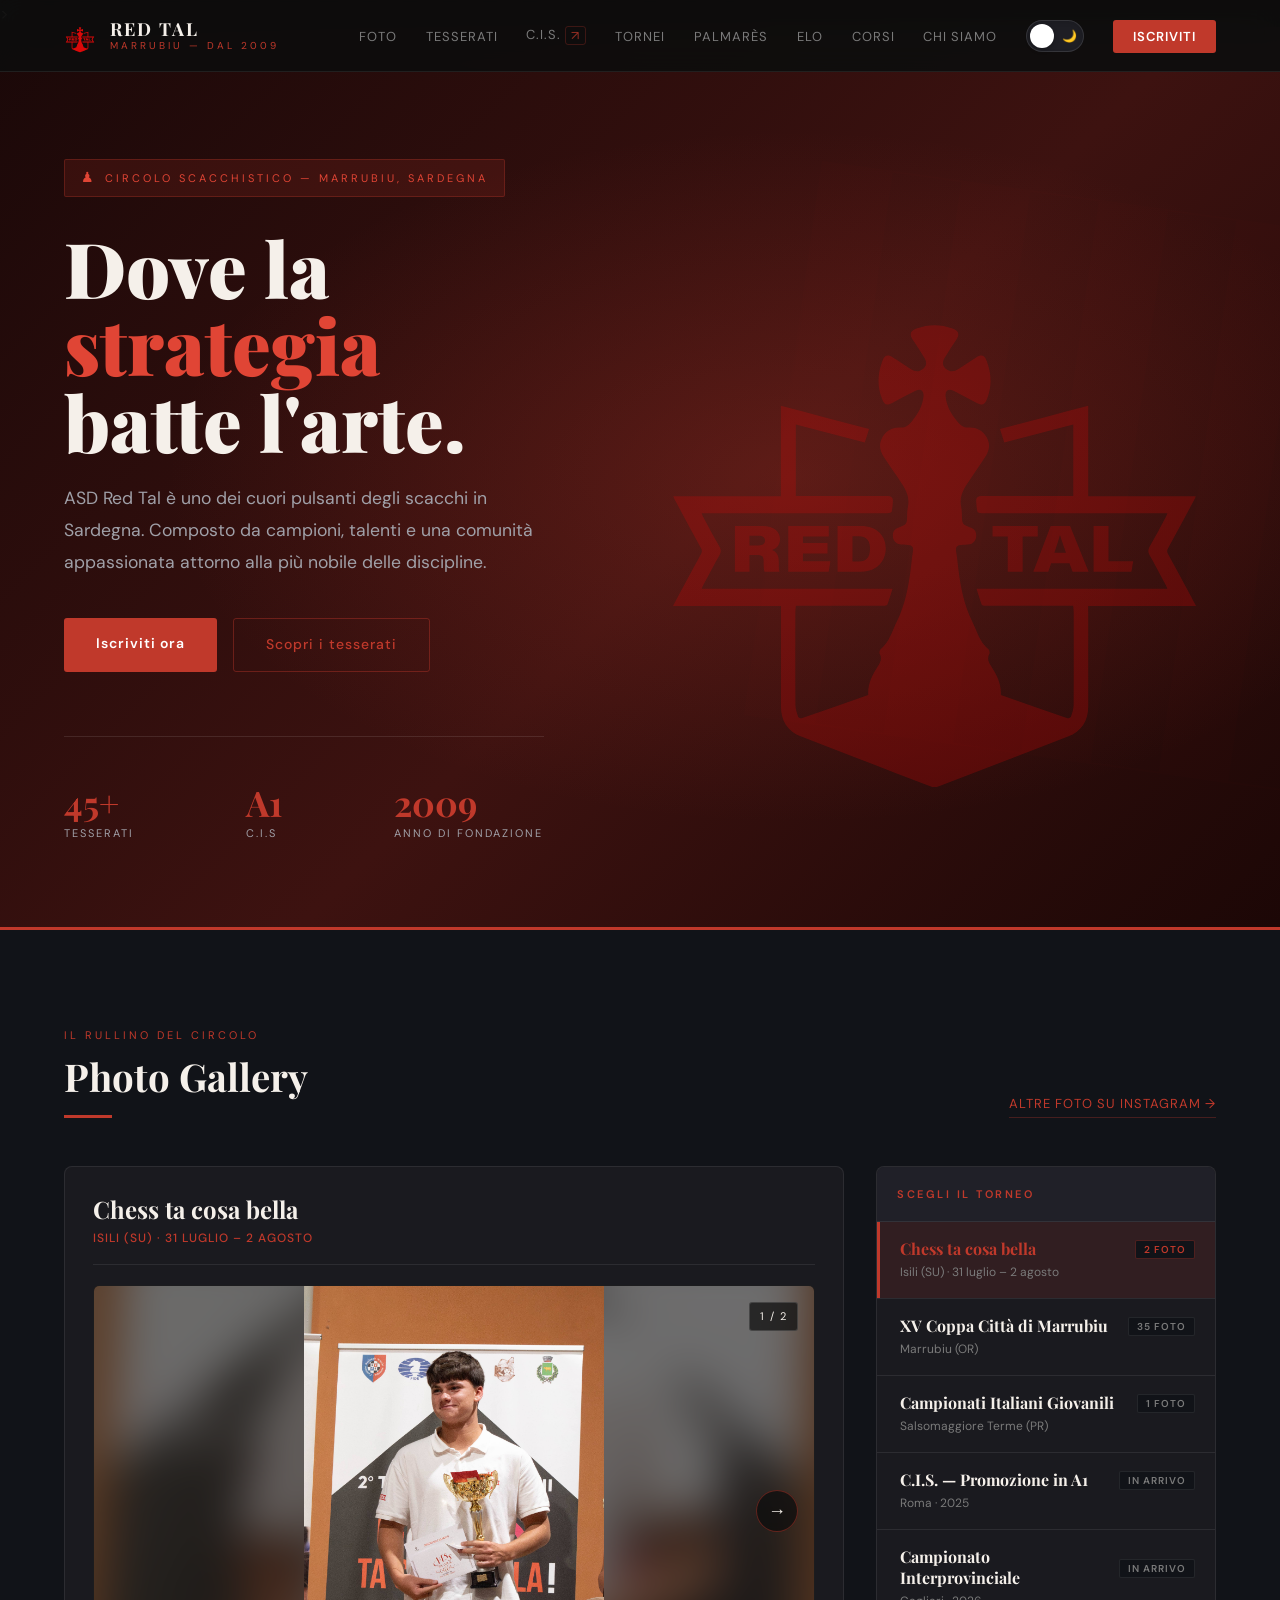
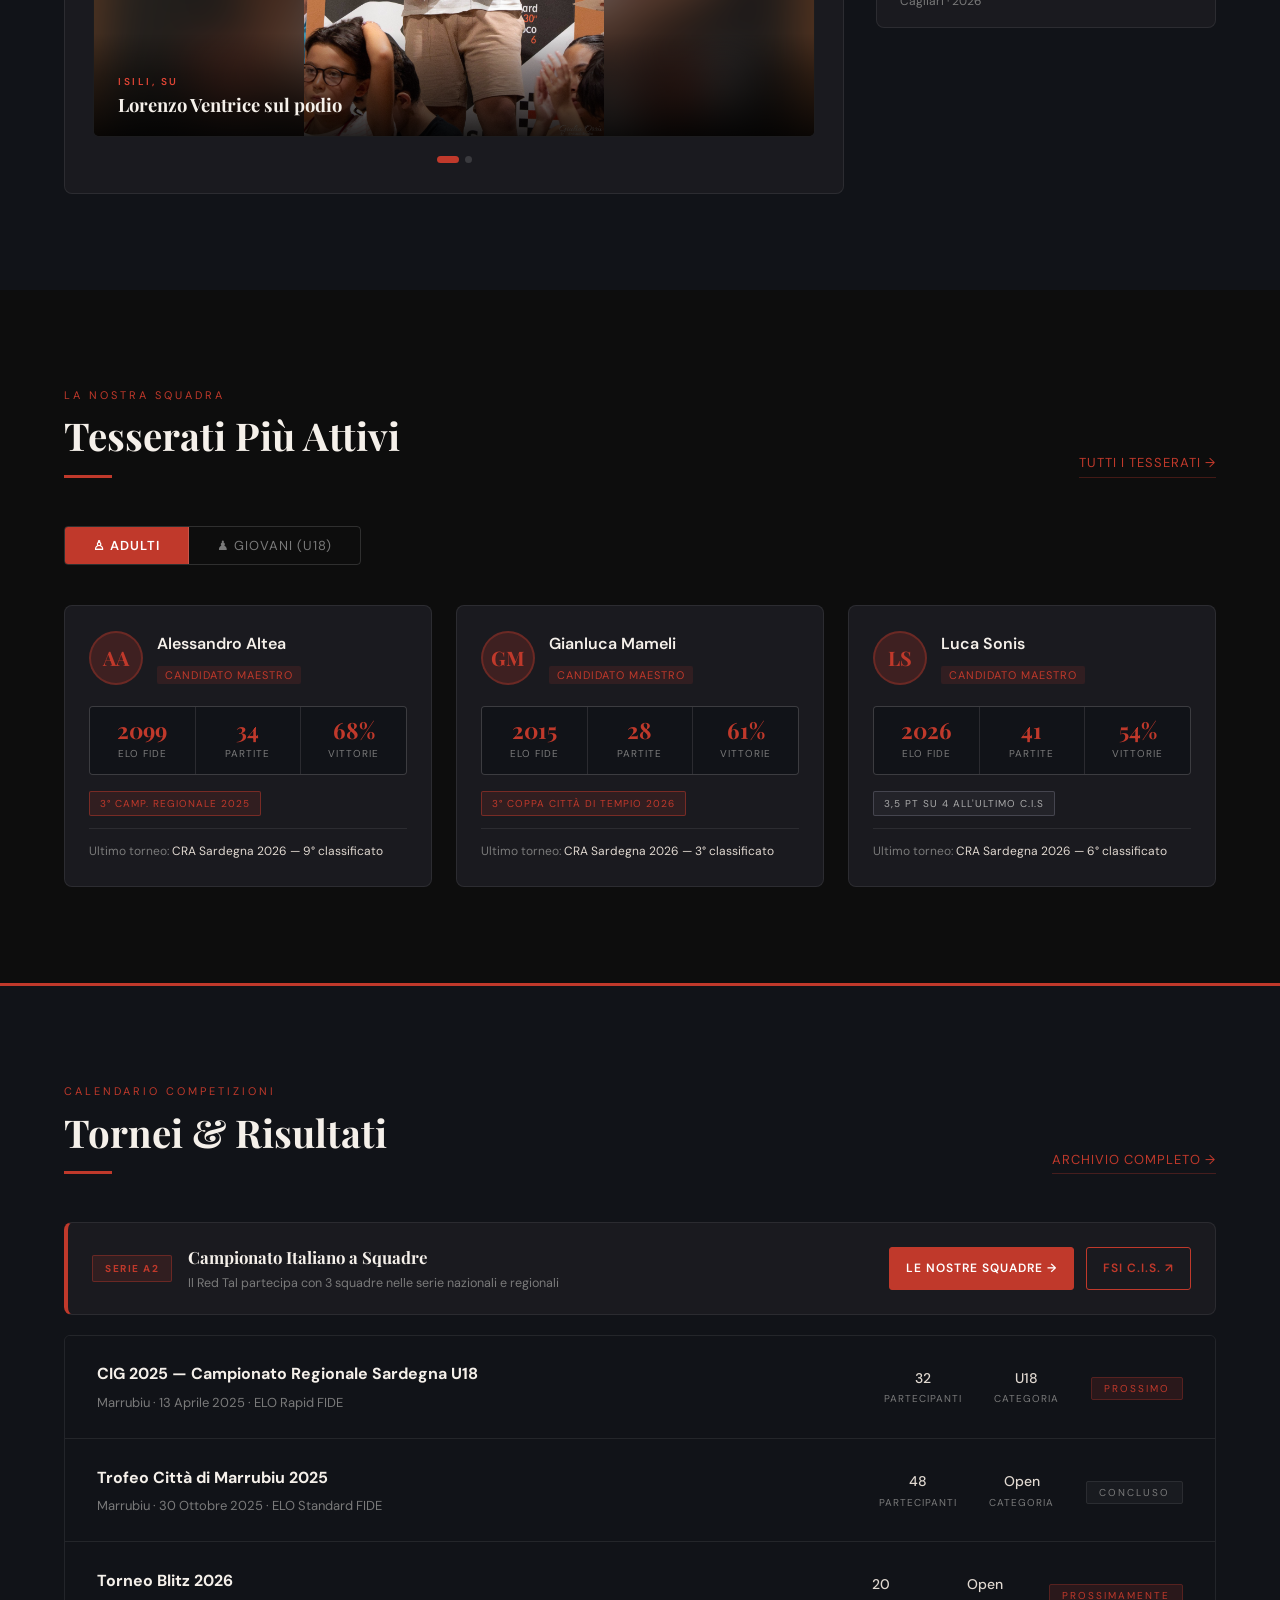
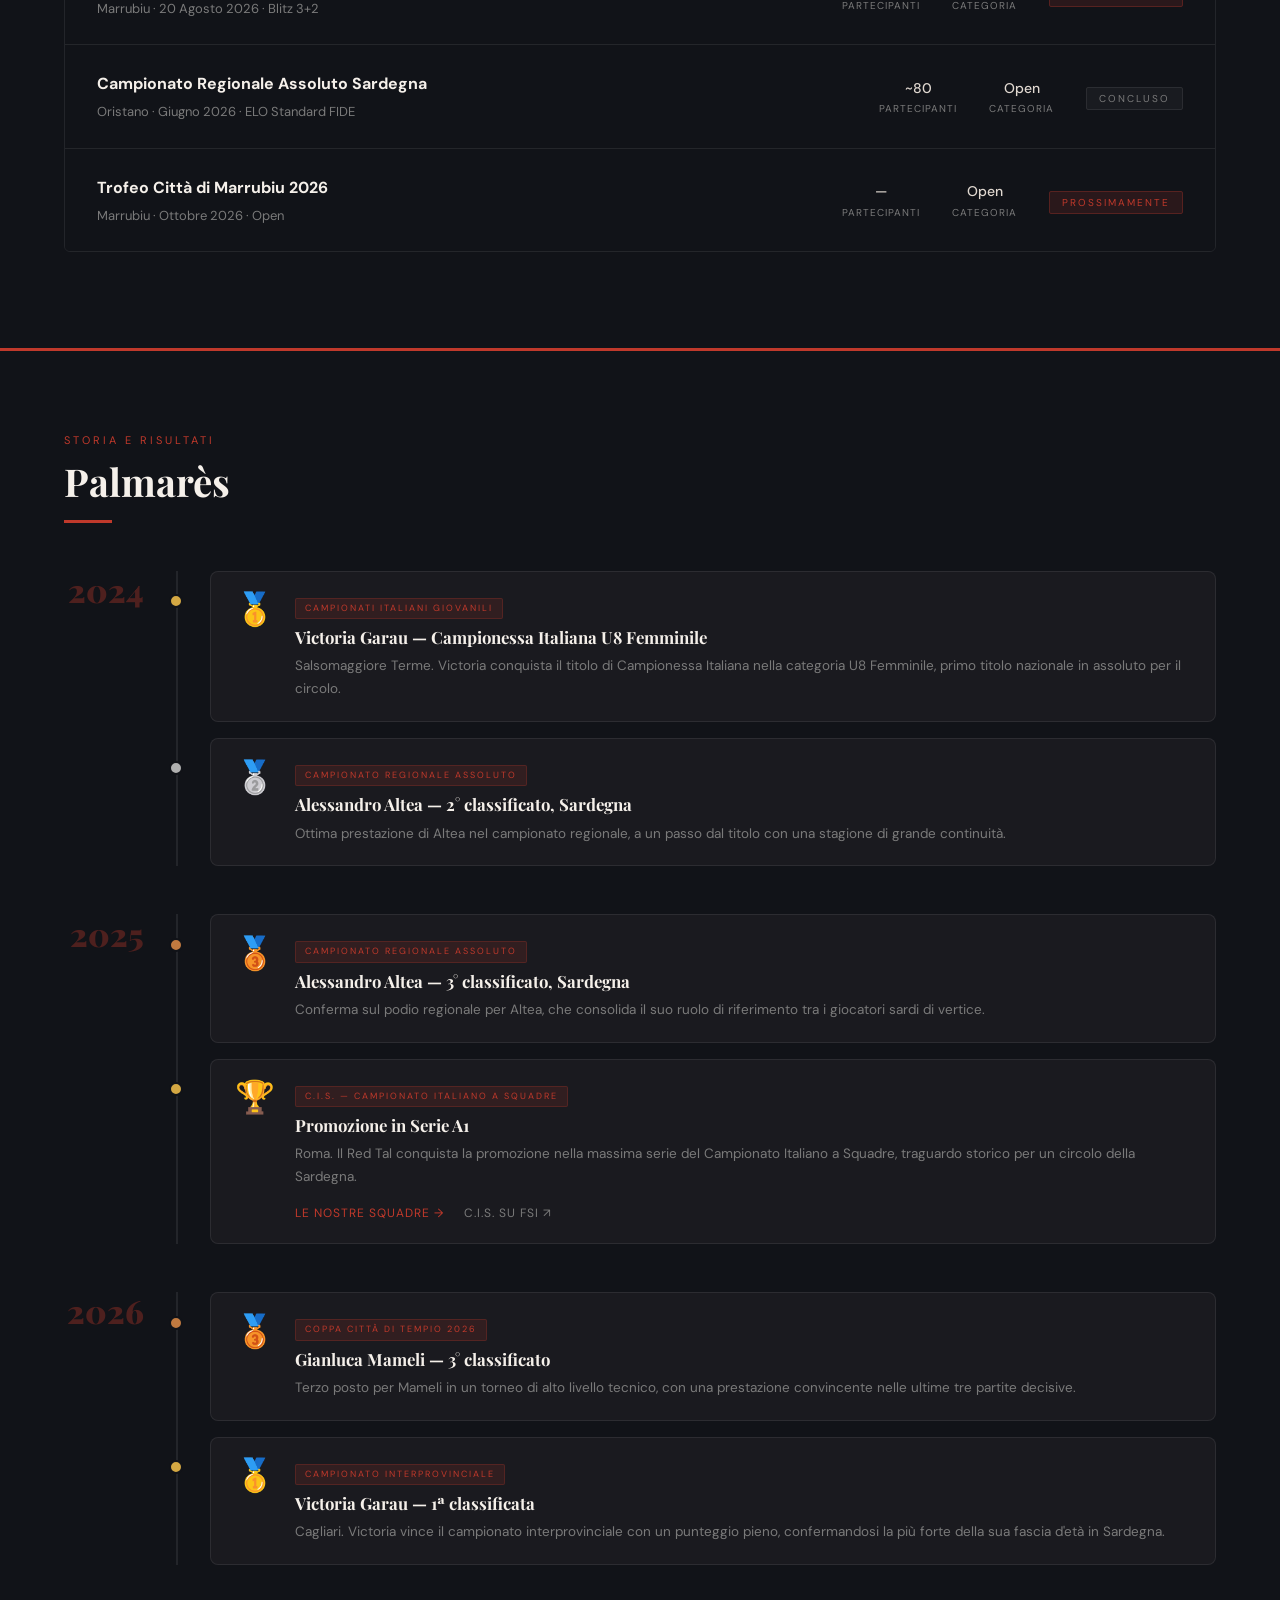
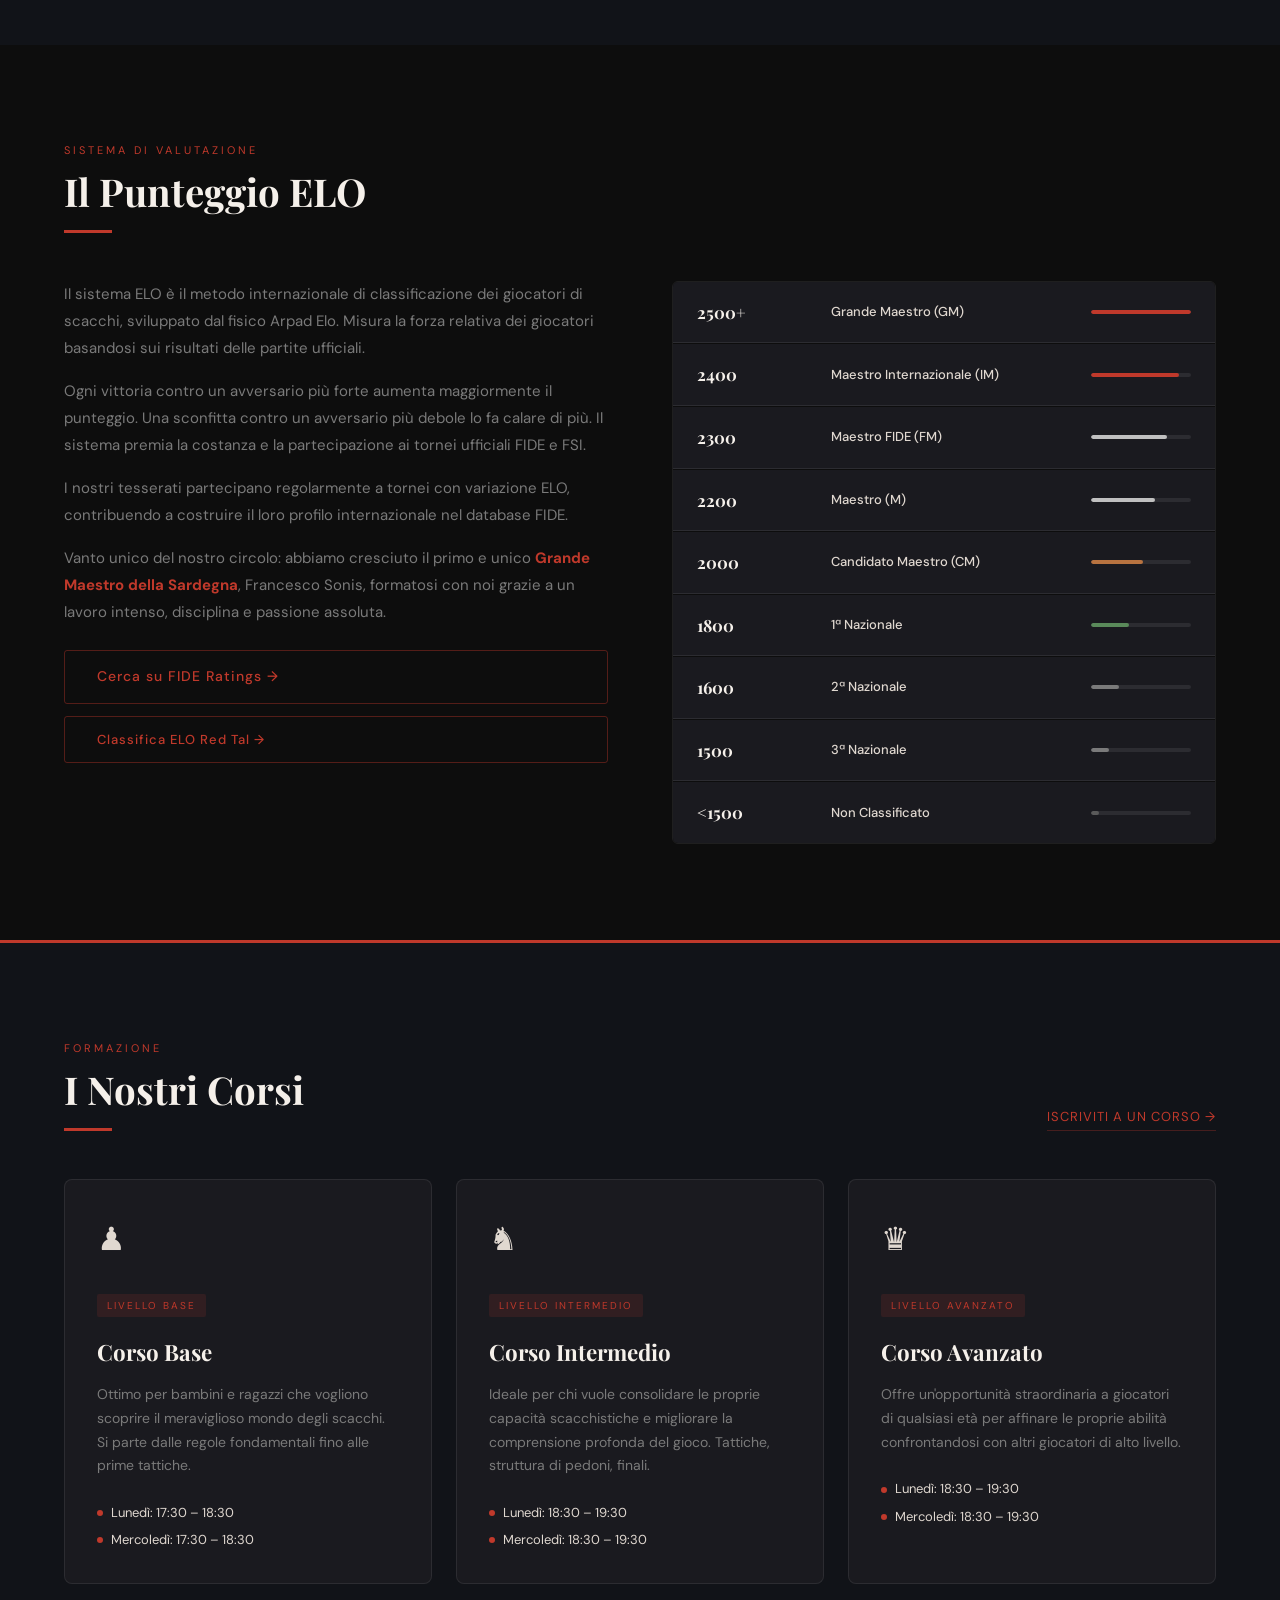
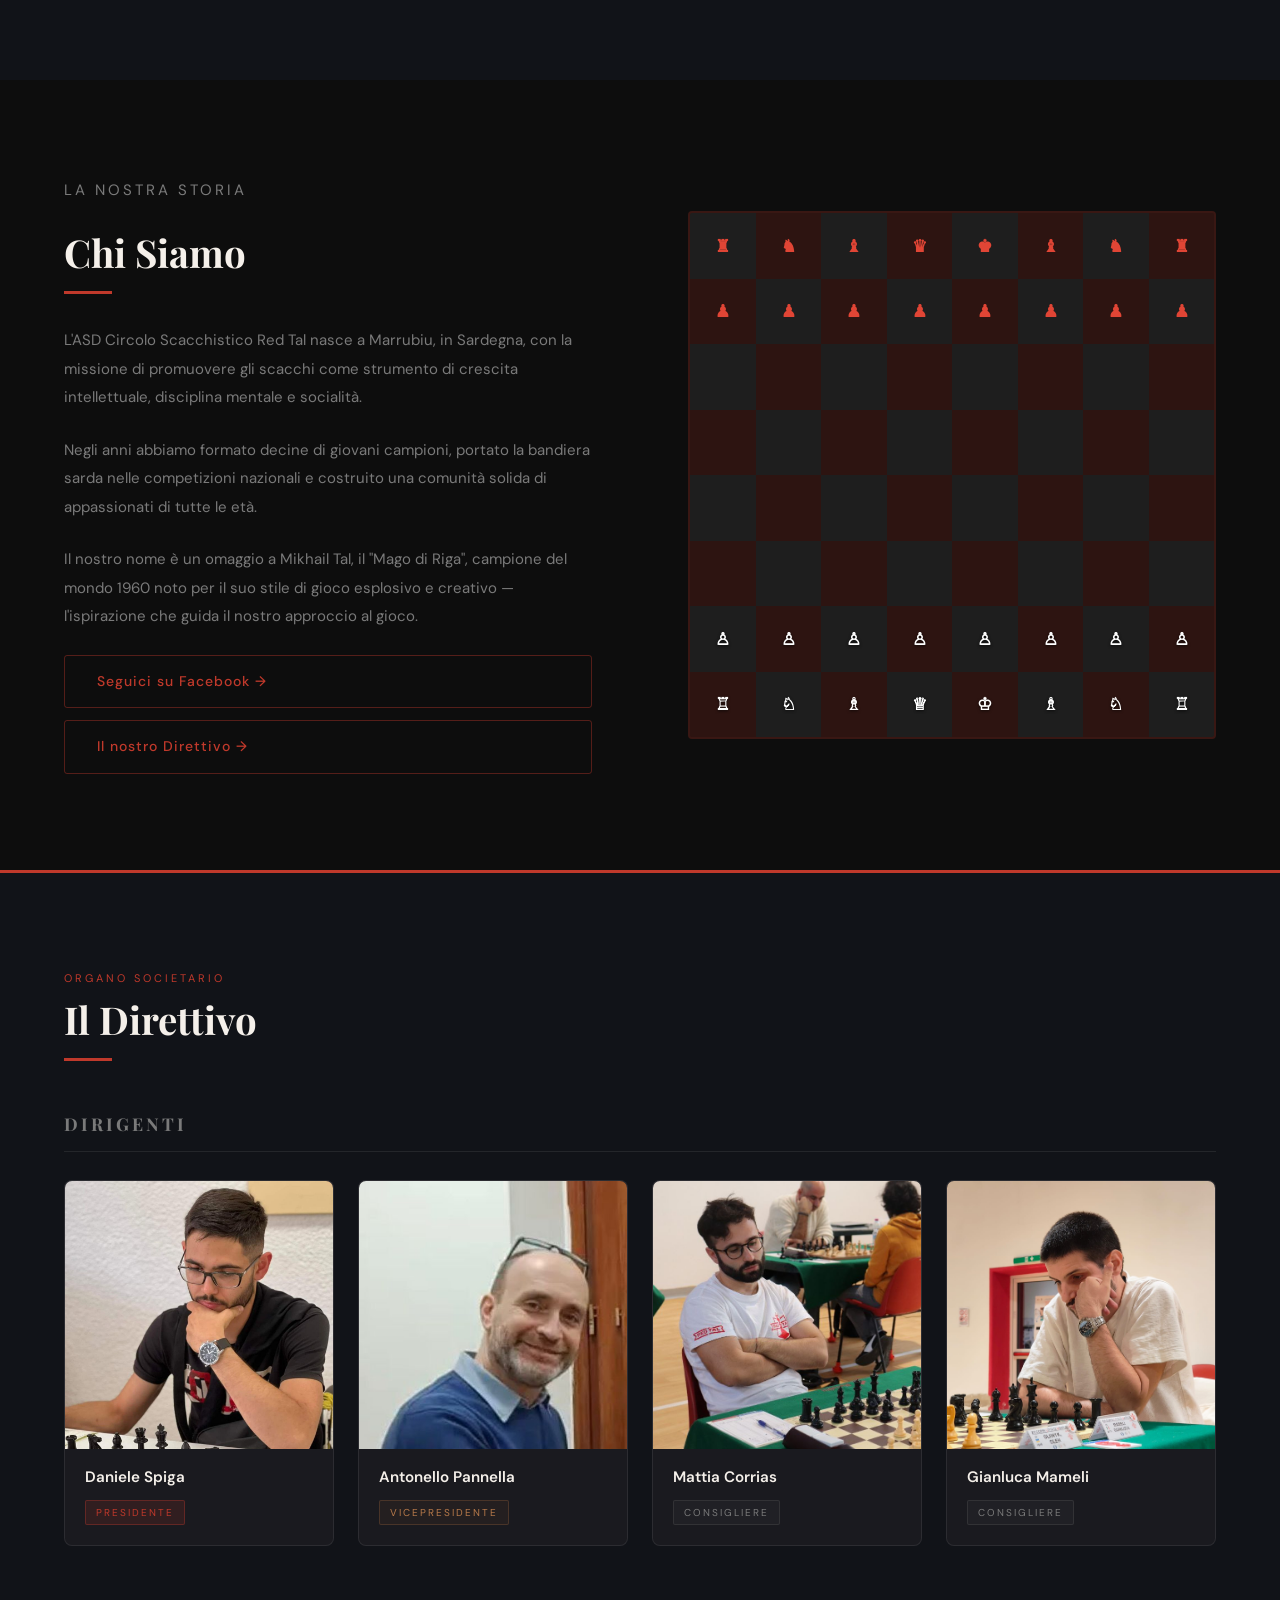
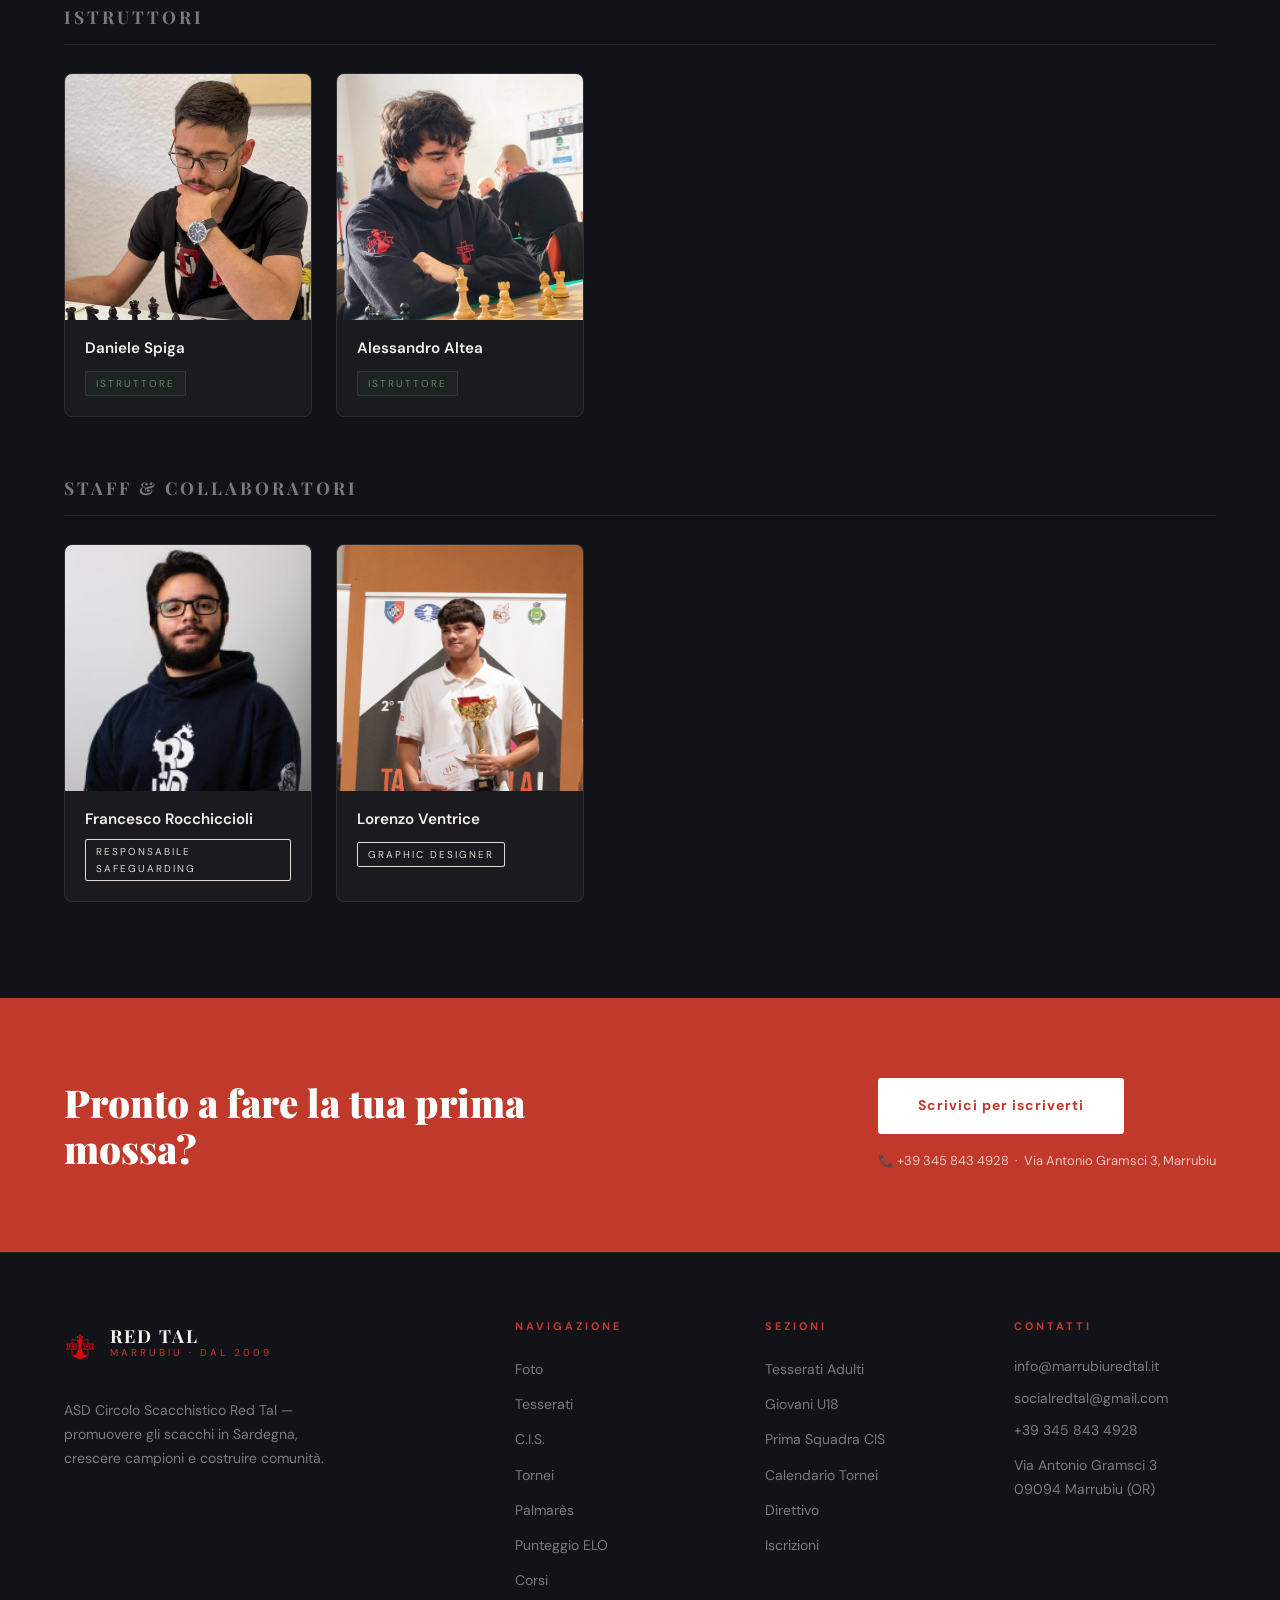
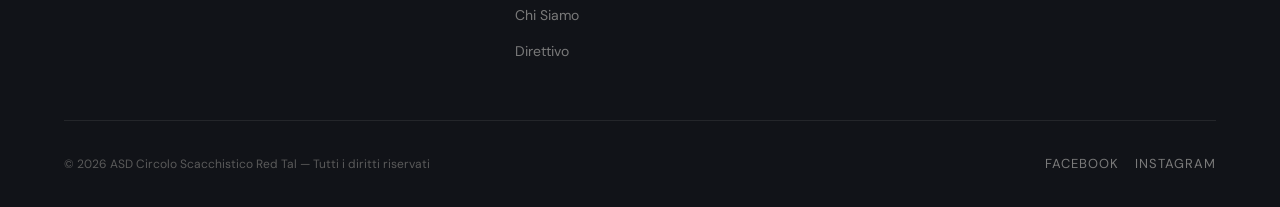
==== index.html @ 55d9999f "css" ====
<!DOCTYPE html>
<html lang="it" data-theme="dark">
<head>
<meta charset="UTF-8">
<meta name="viewport" content="width=device-width, initial-scale=1.0">
<title>ASD Red Tal Marrubiu — Circolo Scacchistico</title>
<link href="https://fonts.googleapis.com/css2?family=Playfair+Display:wght@400;700;900&family=DM+Sans:wght@300;400;500;600&display=swap" rel="stylesheet">
<link rel="icon" href="img/redtalogo.svg" type="image/png">
<link rel="stylesheet" href="css/style.css?v=2">>
</head>
<body class="chess-bg">

<nav>
  <a class="nav-logo" href="#">
    <div class="logo-emblem">
      <img src="img/redtalogo.svg" height="48" width="auto" alt="Logo ASD Red Tal" class="logo-sito">
    </div>
    <div class="logo-text">
      <strong>RED TAL</strong>
      <span>Marrubiu — dal 2009</span>
    </div>
  </a>
  <!-- Nav desktop -->
  <ul class="nav-links">
    <li><a href="#notizie">Foto</a></li>
    <li><a href="tesserati.html">Tesserati</a></li>
    <li class="nav-cis-group"><a href="cis.html">C.I.S.</a><a href="https://www.federscacchi.it/cis" target="_blank" rel="noopener" class="nav-cis-ext" title="Sito ufficiale FSI C.I.S." aria-label="Sito esterno FSI C.I.S.">↗</a></li>
    <li><a href="#tornei">Tornei</a></li>
    <li><a href="#palmares">Palmarès</a></li>
    <li><a href="#elo">ELO</a></li>
    <li><a href="#corsi">Corsi</a></li>
    <li><a href="#chisiamo">Chi Siamo</a></li>
    <li>
      <button class="theme-toggle" id="themeToggle" aria-label="Cambia tema">
        <span class="toggle-icon-light">☀️</span>
        <span class="toggle-icon-dark">🌙</span>
        <div class="toggle-thumb"></div>
      </button>
    </li>
    <li><a href="#iscriviti" class="nav-cta">Iscriviti</a></li>
  </ul>
  <!-- Hamburger (solo mobile) -->
  <button class="nav-hamburger" id="navHamburger" aria-label="Apri menu" aria-expanded="false">
    <span></span>
    <span></span>
    <span></span>
  </button>
</nav>

<!-- Menu mobile overlay -->
<div class="nav-mobile-overlay" id="navMobileOverlay" aria-hidden="true">
  <div class="nav-mobile-theme">
    <span>Tema</span>
    <button class="theme-toggle" id="themeToggleMobile" aria-label="Cambia tema">
      <span class="toggle-icon-light">☀️</span>
      <span class="toggle-icon-dark">🌙</span>
      <div class="toggle-thumb"></div>
    </button>
  </div>
  <ul class="nav-mobile-links">
    <li><a href="#notizie">Notizie</a></li>
    <li><a href="tesserati.html">Tesserati</a></li>
    <li class="nav-mobile-cis-row"><a href="cis.html">C.I.S.</a><a href="https://www.federscacchi.it/cis" target="_blank" rel="noopener" class="nav-mobile-ext">FSI ↗</a></li>
    <li><a href="#tornei">Tornei</a></li>
    <li><a href="#palmares">Palmarès</a></li>
    <li><a href="#elo">ELO</a></li>
    <li><a href="#corsi">Corsi</a></li>
    <li><a href="#chisiamo">Chi Siamo</a></li>
  </ul>
  <a href="#iscriviti" class="nav-mobile-cta">Iscriviti ora</a>
</div>

<header class="hero">
  <img src="img/redtalogo.svg" alt="" class="hero-logo-watermark" aria-hidden="true">
  <div class="hero-board" aria-hidden="true">
    <div class="hero-board-inner" id="heroBoardInner"></div>
  </div>
  <div class="hero-content">
    <div class="hero-badge">Circolo Scacchistico — Marrubiu, Sardegna</div>
    <h1>Dove la<br><em>strategia</em><br>batte l'arte.</h1>
    <p>ASD Red Tal è uno dei cuori pulsanti degli scacchi in Sardegna. Composto da campioni, talenti e una comunità appassionata attorno alla più nobile delle discipline.</p>
    <div class="hero-actions">
      <a href="#iscriviti" class="btn-primary">Iscriviti ora</a>
      <a href="#tesserati" class="btn-outline">Scopri i tesserati</a>
    </div>
    <div class="hero-stats">
      <div class="stat-item"><div class="num">45+</div><div class="lbl">Tesserati</div></div>
      <div class="stat-item"><div class="num">A1</div><div class="lbl">C.I.S</div></div>
      <div class="stat-item"><div class="num">2009</div><div class="lbl">Anno di fondazione</div></div>
    </div>
  </div>
</header>


<!-- GALLERIA -->
<section class="galleria-section" id="galleria">
  <div class="section-header fade-up">
    <div>
      <p class="section-tag">Il rullino del circolo</p>
      <h2 class="section-title">Photo Gallery</h2>
      <div class="divider"></div>
    </div>
    <a href="https://www.instagram.com/red_tal_marrubiu/" target="_blank" rel="noopener" class="see-all">Altre foto su Instagram →</a>
  </div>

  <div class="galleria fade-up">

    <!-- Rullino del torneo selezionato -->
    <div class="galleria-stage">

      <!-- Per aggiungere una foto: copia un blocco "gal-slide" dentro "gal-track" -->
      <div class="gal-album is-active" id="album-isili" role="tabpanel">
        <div class="gal-album-head">
          <h3>Chess ta cosa bella</h3>
          <p>Isili (SU) · 31 luglio – 2 agosto</p>
        </div>
        <div class="gal-viewer" tabindex="0">
          <div class="gal-track-wrap">
            <div class="gal-track">
              <div class="gal-slide">
                <div class="gal-blur"></div>
                <img src="img/ventri2.jpg" alt="Lorenzo Ventrice sul podio">
                <div class="gal-placeholder">♞</div>
                <div class="gal-caption">
                  <span class="gal-caption-place">Isili, SU</span>
                  <span class="gal-caption-title">Lorenzo Ventrice sul podio</span>
                </div>
              </div>
              <div class="gal-slide">
                <div class="gal-blur"></div>
                <img src="img/germa.jpg" alt="Germano Mascia alla premiazione">
                <div class="gal-placeholder">♞</div>
                <div class="gal-caption">
                  <span class="gal-caption-place">Isili, SU</span>
                  <span class="gal-caption-title">Germano Mascia alla premiazione</span>
                </div>
              </div>
            </div>
          </div>
          <button class="gal-btn gal-prev" aria-label="Foto precedente">&#8592;</button>
          <button class="gal-btn gal-next" aria-label="Foto successiva">&#8594;</button>
          <div class="gal-counter"></div>
        </div>
        <div class="gal-dots"></div>
      </div>

      <div class="gal-album" id="album-coppa" role="tabpanel">
        <div class="gal-album-head">
          <h3>Coppa Città di Marrubiu</h3>
          <p>Marrubiu (OR) · XVI edizione</p>
        </div>
        <div class="gal-viewer" tabindex="0">
          <div class="gal-track-wrap">
            <div class="gal-track">
              <div class="gal-slide">
                <div class="gal-blur"></div>
                <img src="img/mame.jpg" alt="Gianluca Mameli">
                <div class="gal-placeholder">♞</div>
                <div class="gal-caption">
                  <span class="gal-caption-place">Marrubiu, OR</span>
                  <span class="gal-caption-title">Gianluca Mameli</span>
                </div>
              </div>
              <div class="gal-slide">
                <div class="gal-blur"></div>
                <img src="img/ale.jpg" alt="Alessandro Altea">
                <div class="gal-placeholder">♞</div>
                <div class="gal-caption">
                  <span class="gal-caption-place">Marrubiu, OR</span>
                  <span class="gal-caption-title">Alessandro Altea</span>
                </div>
              </div>
              <div class="gal-slide">
                <div class="gal-blur"></div>
                <img src="img/viky.jpg" alt="Victoria Garau">
                <div class="gal-placeholder">♞</div>
                <div class="gal-caption">
                  <span class="gal-caption-place">Marrubiu, OR</span>
                  <span class="gal-caption-title">Victoria Garau</span>
                </div>
              </div>
              <div class="gal-slide">
                <div class="gal-blur"></div>
                <img src="img/ventri4.JPG" alt="Lorenzo Ventrice">
                <div class="gal-placeholder">♞</div>
                <div class="gal-caption">
                  <span class="gal-caption-place">Marrubiu, OR</span>
                  <span class="gal-caption-title">Lorenzo Ventrice</span>
                </div>
              </div>
              <div class="gal-slide">
                <div class="gal-blur"></div>
                <img src="img/samu.JPG" alt="Samuele Bonnisoli">
                <div class="gal-placeholder">♞</div>
                <div class="gal-caption">
                  <span class="gal-caption-place">Marrubiu, OR</span>
                  <span class="gal-caption-title">Samuele Bonnisoli</span>
                </div>
              </div>
              <div class="gal-slide">
                <div class="gal-blur"></div>
                <img src="img/zanda.JPG" alt="Lorenzo Zanda">
                <div class="gal-placeholder">♞</div>
                <div class="gal-caption">
                  <span class="gal-caption-place">Marrubiu, OR</span>
                  <span class="gal-caption-title">Lorenzo Zanda</span>
                </div>
              </div>
              <div class="gal-slide">
                <div class="gal-blur"></div>
                <img src="img/damiano.JPG" alt="Damiano Garau">
                <div class="gal-placeholder">♞</div>
                <div class="gal-caption">
                  <span class="gal-caption-place">Marrubiu, OR</span>
                  <span class="gal-caption-title">Damiano Garau</span>
                </div>
              </div>
              <div class="gal-slide">
                <div class="gal-blur"></div>
                <img src="img/pasquale.JPG" alt="Pasquale Fannizza">
                <div class="gal-placeholder">♞</div>
                <div class="gal-caption">
                  <span class="gal-caption-place">Marrubiu, OR</span>
                  <span class="gal-caption-title">Pasquale Fannizza</span>
                </div>
              </div>
              <div class="gal-slide">
                <div class="gal-blur"></div>
                <img src="img/ale2.jpg" alt="Alessandro Altea">
                <div class="gal-placeholder">♞</div>
                <div class="gal-caption">
                  <span class="gal-caption-place">Marrubiu, OR</span>
                  <span class="gal-caption-title">Gianluca Mameli</span>
                </div>
              </div>
              <div class="gal-slide">
                <div class="gal-blur"></div>
                <img src="img/ventri3.JPG" alt="Lorenzo Ventrice">
                <div class="gal-placeholder">♞</div>
                <div class="gal-caption">
                  <span class="gal-caption-place">Marrubiu, OR</span>
                  <span class="gal-caption-title">Lorenzo Ventrice</span>
                </div>
              </div>
              <div class="gal-slide">
                <div class="gal-blur"></div>
                <img src="img/mame2.JPG" alt="Gianluca Mameli">
                <div class="gal-placeholder">♞</div>
                <div class="gal-caption">
                  <span class="gal-caption-place">Marrubiu, OR</span>
                  <span class="gal-caption-title">Gianluca Mameli</span>
                </div>
              </div> 
              <div class="gal-slide">
                <div class="gal-blur"></div>
                <img src="img/zanda2.JPG" alt="Lorenzo Zanda">
                <div class="gal-placeholder">♞</div>
                <div class="gal-caption">
                  <span class="gal-caption-place">Marrubiu, OR</span>
                  <span class="gal-caption-title">Lorenzo Zanda</span>
                </div>
              </div> 
              <div class="gal-slide">
                <div class="gal-blur"></div>
                <img src="img/samu2.JPG" alt="Samuele Bonnisoli">
                <div class="gal-placeholder">♞</div>
                <div class="gal-caption">
                  <span class="gal-caption-place">Marrubiu, OR</span>
                  <span class="gal-caption-title">Samuele Bonnisoli</span>
                </div>
              </div>
              <div class="gal-slide">
                <div class="gal-blur"></div>
                <img src="img/pasquale2.JPG" alt="Pasquale Fannizza">
                <div class="gal-placeholder">♞</div>
                <div class="gal-caption">
                  <span class="gal-caption-place">Marrubiu, OR</span>
                  <span class="gal-caption-title">Pasquale Fannizza</span>
                </div>
              </div>
              <div class="gal-slide">
                <div class="gal-blur"></div>
                <img src="img/viky2.JPG" alt="Victoria Garau">
                <div class="gal-placeholder">♞</div>
                <div class="gal-caption">
                  <span class="gal-caption-place">Marrubiu, OR</span>
                  <span class="gal-caption-title">Victoria Garau</span>
                </div>
              </div>
              <div class="gal-slide">
                <div class="gal-blur"></div>
                <img src="img/valerio.JPG" alt="Valerio Boassa">
                <div class="gal-placeholder">♞</div>
                <div class="gal-caption">
                  <span class="gal-caption-place">Marrubiu, OR</span>
                  <span class="gal-caption-title">Valerio Boassa</span>
                </div>
              </div>
              <div class="gal-slide">
                <div class="gal-blur"></div>
                <img src="img/paolo.JPG" alt="Paolo Garau">
                <div class="gal-placeholder">♞</div>
                <div class="gal-caption">
                  <span class="gal-caption-place">Marrubiu, OR</span>
                  <span class="gal-caption-title">Paolo Garau</span>
                </div>
              </div>
              <div class="gal-slide">
                <div class="gal-blur"></div>
                <img src="img/damiano2.JPG" alt="Damiano Garau">
                <div class="gal-placeholder">♞</div>
                <div class="gal-caption">
                  <span class="gal-caption-place">Marrubiu, OR</span>
                  <span class="gal-caption-title">Damiano Garau</span>
                </div>
              </div>
              <div class="gal-slide">
                <div class="gal-blur"></div>
                <img src="img/pasquale3.JPG" alt="Pasquale Fannizza">
                <div class="gal-placeholder">♞</div>
                <div class="gal-caption">
                  <span class="gal-caption-place">Marrubiu, OR</span>
                  <span class="gal-caption-title">Pasquale Fannizza</span>
                </div>
              </div>
              <div class="gal-slide">
                <div class="gal-blur"></div>
                <img src="img/ale3.JPG" alt="Alessandro Altea">
                <div class="gal-placeholder">♞</div>
                <div class="gal-caption">
                  <span class="gal-caption-place">Marrubiu, OR</span>
                  <span class="gal-caption-title">Alessandro Altea</span>
                </div>
              </div>
              <div class="gal-slide">
                <div class="gal-blur"></div>
                <img src="img/mame3.JPG" alt="Gianluca Mameli">
                <div class="gal-placeholder">♞</div>
                <div class="gal-caption">
                  <span class="gal-caption-place">Marrubiu, OR</span>
                  <span class="gal-caption-title">Gianluca Mameli</span>
                </div>
              </div>
              <div class="gal-slide">
                <div class="gal-blur"></div>
                <img src="img/zanda3.JPG" alt="Lorenzo Zanda">
                <div class="gal-placeholder">♞</div>
                <div class="gal-caption">
                  <span class="gal-caption-place">Marrubiu, OR</span>
                  <span class="gal-caption-title">Lorenzo Zanda</span>
                </div>
              </div>
              <div class="gal-slide">
                <div class="gal-blur"></div>
                <img src="img/valerio2.JPG" alt="Valerio Boassa">
                <div class="gal-placeholder">♞</div>
                <div class="gal-caption">
                  <span class="gal-caption-place">Marrubiu, OR</span>
                  <span class="gal-caption-title">Valerio Boassa</span>
                </div>
              </div>
              <div class="gal-slide">
                <div class="gal-blur"></div>
                <img src="img/paolo2.JPG" alt="Paolo Garau">
                <div class="gal-placeholder">♞</div>
                <div class="gal-caption">
                  <span class="gal-caption-place">Marrubiu, OR</span>
                  <span class="gal-caption-title">Paolo Garau</span>
                </div>
              </div>
              <div class="gal-slide">
                <div class="gal-blur"></div>
                <img src="img/ventri5.JPG" alt="Lorenzo Ventrice">
                <div class="gal-placeholder">♞</div>
                <div class="gal-caption">
                  <span class="gal-caption-place">Marrubiu, OR</span>
                  <span class="gal-caption-title">Lorenzo Ventrice</span>
                </div>
              </div>
              <div class="gal-slide">
                <div class="gal-blur"></div>
                <img src="img/zanda4.JPG" alt="Lorenzo Zanda">
                <div class="gal-placeholder">♞</div>
                <div class="gal-caption">
                  <span class="gal-caption-place">Marrubiu, OR</span>
                  <span class="gal-caption-title">Lorenzo Zanda</span>
                </div>
              </div>
              <div class="gal-slide">
                <div class="gal-blur"></div>
                <img src="img/samu3.JPG" alt="Samuele Bonnisoli">
                <div class="gal-placeholder">♞</div>
                <div class="gal-caption">
                  <span class="gal-caption-place">Marrubiu, OR</span>
                  <span class="gal-caption-title">Samuele Bonnisoli</span>
                </div>
              </div>
              <div class="gal-slide">
                <div class="gal-blur"></div>
                <img src="img/viky3.JPG" alt="Victoria Garau">
                <div class="gal-placeholder">♞</div>
                <div class="gal-caption">
                  <span class="gal-caption-place">Marrubiu, OR</span>
                  <span class="gal-caption-title">Victoria Garau</span>
                </div>
              </div>
              <div class="gal-slide">
                <div class="gal-blur"></div>
                <img src="img/pasquale4.JPG" alt="Pasquale Fannizza">
                <div class="gal-placeholder">♞</div>
                <div class="gal-caption">
                  <span class="gal-caption-place">Marrubiu, OR</span>
                  <span class="gal-caption-title">Pasquale Fannizza</span>
                </div>
              </div>
              <div class="gal-slide">
                <div class="gal-blur"></div>
                <img src="img/paolo3.JPG" alt="Paolo Garau">
                <div class="gal-placeholder">♞</div>
                <div class="gal-caption">
                  <span class="gal-caption-place">Marrubiu, OR</span>
                  <span class="gal-caption-title">Paolo Garau</span>
                </div>
              </div>
              <div class="gal-slide">
                <div class="gal-blur"></div>
                <img src="img/mame4.JPG" alt="Gianluca Mameli">
                <div class="gal-placeholder">♞</div>
                <div class="gal-caption">
                  <span class="gal-caption-place">Marrubiu, OR</span>
                  <span class="gal-caption-title">Gianluca Mameli</span>
                </div>
              </div>
              <div class="gal-slide">
                <div class="gal-blur"></div>
                <img src="img/damiano3.JPG" alt="Damiano Garau">
                <div class="gal-placeholder">♞</div>
                <div class="gal-caption">
                  <span class="gal-caption-place">Marrubiu, OR</span>
                  <span class="gal-caption-title">Damiano Garau</span>
                </div>
              </div>
              <div class="gal-slide">
                <div class="gal-blur"></div>
                <img src="img/valerio3.JPG" alt="Valerio Boassa">
                <div class="gal-placeholder">♞</div>
                <div class="gal-caption">
                  <span class="gal-caption-place">Marrubiu, OR</span>
                  <span class="gal-caption-title">Valerio Boassa alla premiazione</span>
                </div>
              </div>
              <div class="gal-slide">
                <div class="gal-blur"></div>
                <img src="img/mame5.JPG" alt="Gianluca Mameli">
                <div class="gal-placeholder">♞</div>
                <div class="gal-caption">
                  <span class="gal-caption-place">Marrubiu, OR</span>
                  <span class="gal-caption-title">Gianluca Mameli alla premiazione</span>
                </div>
              </div>
              <div class="gal-slide">
                <div class="gal-blur"></div>
                <img src="img/ale4.JPG" alt="Alessandro Altea">
                <div class="gal-placeholder">♞</div>
                <div class="gal-caption">
                  <span class="gal-caption-place">Marrubiu, OR</span>
                  <span class="gal-caption-title">Alessandro Altea alla premiazione</span>
                </div>
              </div>
            </div>
          </div>
          <button class="gal-btn gal-prev" aria-label="Foto precedente">&#8592;</button>
          <button class="gal-btn gal-next" aria-label="Foto successiva">&#8594;</button>
          <div class="gal-counter"></div>
        </div>
        <div class="gal-dots"></div>
      </div>

      <div class="gal-album" id="album-cig" role="tabpanel">
        <div class="gal-album-head">
          <h3>Campionati Italiani Giovanili</h3>
          <p>Cagliari</p>
        </div>
        <div class="gal-viewer" tabindex="0">
          <div class="gal-track-wrap">
            <div class="gal-track">
              <div class="gal-slide">
                <div class="gal-blur"></div>
                <img src="img/ventri.JPG" alt="Lorenzo Ventrice ai Campionati Italiani Giovanili">
                <div class="gal-placeholder">♞</div>
                <div class="gal-caption">
                  <span class="gal-caption-place">Cagliari</span>
                  <span class="gal-caption-title">Lorenzo Ventrice</span>
                </div>
              </div>
            </div>
          </div>
          <button class="gal-btn gal-prev" aria-label="Foto precedente">&#8592;</button>
          <button class="gal-btn gal-next" aria-label="Foto successiva">&#8594;</button>
          <div class="gal-counter"></div>
        </div>
        <div class="gal-dots"></div>
      </div>

      <div class="gal-album" id="album-cis" role="tabpanel">
        <div class="gal-album-head">
          <h3>C.I.S. — Promozione in A1</h3>
          <p>Roma · 2025</p>
        </div>
        <div class="gal-viewer" tabindex="0">
          <div class="gal-track-wrap">
            <div class="gal-track">
              <div class="gal-slide">
                <div class="gal-placeholder">♜<small>Foto in arrivo</small></div>
              </div>
            </div>
          </div>
          <button class="gal-btn gal-prev" aria-label="Foto precedente">&#8592;</button>
          <button class="gal-btn gal-next" aria-label="Foto successiva">&#8594;</button>
          <div class="gal-counter"></div>
        </div>
        <div class="gal-dots"></div>
      </div>

      <div class="gal-album" id="album-interprovinciale" role="tabpanel">
        <div class="gal-album-head">
          <h3>Campionato Interprovinciale</h3>
          <p>Cagliari · 2026</p>
        </div>
        <div class="gal-viewer" tabindex="0">
          <div class="gal-track-wrap">
            <div class="gal-track">
              <div class="gal-slide">
                <div class="gal-placeholder">♛<small>Foto in arrivo</small></div>
              </div>
            </div>
          </div>
          <button class="gal-btn gal-prev" aria-label="Foto precedente">&#8592;</button>
          <button class="gal-btn gal-next" aria-label="Foto successiva">&#8594;</button>
          <div class="gal-counter"></div>
        </div>
        <div class="gal-dots"></div>
      </div>

    </div>

    <!-- Elenco dei tornei -->
    <aside class="galleria-side">
      <p class="gal-list-title">Scegli il torneo</p>
      <ul class="galleria-list" role="tablist" aria-label="Tornei">
        <li>
          <button class="gal-item is-active" role="tab" aria-selected="true" data-target="album-isili">
            <span class="gal-item-name">Chess ta cosa bella</span>
            <span class="gal-item-count"></span>
            <span class="gal-item-meta">Isili (SU) · 31 luglio – 2 agosto</span>
          </button>
        </li>
        <li>
          <button class="gal-item" role="tab" aria-selected="false" data-target="album-coppa">
            <span class="gal-item-name"> XV Coppa Città di Marrubiu</span>
            <span class="gal-item-count"></span>
            <span class="gal-item-meta">Marrubiu (OR)</span>
          </button>
        </li>
        <li>
          <button class="gal-item" role="tab" aria-selected="false" data-target="album-cig">
            <span class="gal-item-name">Campionati Italiani Giovanili</span>
            <span class="gal-item-count"></span>
            <span class="gal-item-meta">Salsomaggiore Terme (PR)</span>
          </button>
        </li>
        <li>
          <button class="gal-item" role="tab" aria-selected="false" data-target="album-cis">
            <span class="gal-item-name">C.I.S. — Promozione in A1</span>
            <span class="gal-item-count"></span>
            <span class="gal-item-meta">Roma · 2025</span>
          </button>
        </li>
        <li>
          <button class="gal-item" role="tab" aria-selected="false" data-target="album-interprovinciale">
            <span class="gal-item-name">Campionato Interprovinciale</span>
            <span class="gal-item-count"></span>
            <span class="gal-item-meta">Cagliari · 2026</span>
          </button>
        </li>
      </ul>
    </aside>

  </div>
</section>

<!-- TESSERATI -->
<section class="members-section" id="tesserati">
  <div class="section-header fade-up">
    <div>
      <p class="section-tag">La nostra squadra</p>
      <h2 class="section-title">Tesserati Più Attivi</h2>
      <div class="divider"></div>
    </div>
    <a href="tesserati.html" class="see-all">Tutti i tesserati →</a>
  </div>
  <div class="members-tabs fade-up">
    <button class="tab-btn active" onclick="showTab(this,'adulti')">♙ Adulti</button>
    <button class="tab-btn" onclick="showTab(this,'giovani')">♟ Giovani (U18)</button>
  </div>
  <div class="members-panel active" id="panel-adulti">
    <div class="members-grid">
      <div class="member-card fade-up">
        <div class="member-header">
          <div class="member-avatar">AA</div>
          <div class="member-info"><h4>Alessandro Altea</h4><span class="rank-badge">Candidato Maestro</span></div>
        </div>
        <div class="member-stats">
          <div class="mstat"><div class="val">2099</div><div class="key">ELO FIDE</div></div>
          <div class="mstat"><div class="val">34</div><div class="key">Partite</div></div>
          <div class="mstat"><div class="val">68%</div><div class="key">Vittorie</div></div>
        </div>
        <div class="member-titles"><span class="title-chip gold">3° Camp. Regionale 2025</span></div>
        <div class="member-last-tournament">Ultimo torneo: <span>CRA Sardegna 2026 — 9° classificato</span></div>
      </div>
      <div class="member-card fade-up">
        <div class="member-header">
          <div class="member-avatar">GM</div>
          <div class="member-info"><h4>Gianluca Mameli</h4><span class="rank-badge">Candidato Maestro</span></div>
        </div>
        <div class="member-stats">
          <div class="mstat"><div class="val">2015</div><div class="key">ELO FIDE</div></div>
          <div class="mstat"><div class="val">28</div><div class="key">Partite</div></div>
          <div class="mstat"><div class="val">61%</div><div class="key">Vittorie</div></div>
        </div>
        <div class="member-titles"><span class="title-chip gold">3° Coppa città di Tempio 2026</span></div>
        <div class="member-last-tournament">Ultimo torneo: <span>CRA Sardegna 2026 — 3° classificato</span></div>
      </div>
      <div class="member-card fade-up">
        <div class="member-header">
          <div class="member-avatar">LS</div>
          <div class="member-info"><h4>Luca Sonis</h4><span class="rank-badge">Candidato Maestro</span></div>
        </div>
        <div class="member-stats">
          <div class="mstat"><div class="val">2026</div><div class="key">ELO FIDE</div></div>
          <div class="mstat"><div class="val">41</div><div class="key">Partite</div></div>
          <div class="mstat"><div class="val">54%</div><div class="key">Vittorie</div></div>
        </div>
        <div class="member-titles"><span class="title-chip silver">3,5 pt su 4 all'ultimo C.I.S</span></div>
        <div class="member-last-tournament">Ultimo torneo: <span>CRA Sardegna 2026 — 6° classificato</span></div>
      </div>
    </div>
  </div>
  <div class="members-panel" id="panel-giovani">
    <div class="members-grid">
      <div class="member-card fade-up">
        <div class="member-header">
          <div class="member-avatar">LV</div>
          <div class="member-info"><h4>Lorenzo Ventrice</h4><span class="rank-badge">U18 · Promessa · 1° Nazionale</span></div>
        </div>
        <div class="member-stats">
          <div class="mstat"><div class="val">1950</div><div class="key">ELO FIDE</div></div>
          <div class="mstat"><div class="val">22</div><div class="key">Partite</div></div>
          <div class="mstat"><div class="val">72%</div><div class="key">Vittorie</div></div>
        </div>
        <div class="member-titles"><span class="title-chip gold">Vincitore CIG Regionale 6 volte di fila</span></div>
        <div class="member-last-tournament">Ultimo torneo: <span>CRA Sardegna 2026 — 16° classificato</span></div>
      </div>
      <div class="member-card fade-up">
        <div class="member-header">
          <div class="member-avatar">EC</div>
          <div class="member-info"><h4>Emanuele Cancedda</h4><span class="rank-badge">U16 · Promessa · 1° Nazionale</span></div>
        </div>
        <div class="member-stats">
          <div class="mstat"><div class="val">1893</div><div class="key">ELO FIDE</div></div>
          <div class="mstat"><div class="val">18</div><div class="key">Partite</div></div>
          <div class="mstat"><div class="val">65%</div><div class="key">Vittorie</div></div>
        </div>
        <div class="member-titles"><span class="title-chip gold">Più volte campione regionale U16</span></div>
        <div class="member-last-tournament">Ultimo torneo: <span>CRA Sardegna 2026 — 8° classificato</span></div>
      </div>
      <div class="member-card fade-up">
        <div class="member-header">
          <div class="member-avatar">VG</div>
          <div class="member-info"><h4>Victoria Garau</h4><span class="rank-badge">U10 · Emergente</span></div>
        </div>
        <div class="member-stats">
          <div class="mstat"><div class="val">1497</div><div class="key">ELO FIDE</div></div>
          <div class="mstat"><div class="val">14</div><div class="key">Partite</div></div>
          <div class="mstat"><div class="val">60%</div><div class="key">Vittorie</div></div>
        </div>
        <div class="member-titles"><span class="title-chip bronze">Campionessa Italiana U8 2024</span></div>
        <div class="member-last-tournament">Ultimo torneo: <span>CRA Sardegna 2026 — 51ª classificata</span></div>
      </div>
    </div>
  </div>
</section>

<!-- TORNEI -->
<section class="tornei-section" id="tornei">
  <div class="section-header fade-up">
    <div>
      <p class="section-tag">Calendario competizioni</p>
      <h2 class="section-title">Tornei & Risultati</h2>
      <div class="divider"></div>
    </div>
    <a href="#" class="see-all">Archivio completo →</a>
  </div>
  <div class="cis-banner fade-up">
    <div class="cis-banner-left">
      <span class="cis-serie-badge cis-serie-a2">Serie A2</span>
      <div>
        <div class="cis-banner-title">Campionato Italiano a Squadre</div>
        <div class="cis-banner-sub">Il Red Tal partecipa con 3 squadre nelle serie nazionali e regionali</div>
      </div>
    </div>
    <div class="cis-banner-right">
      <a href="cis.html" class="cis-banner-btn-int">Le nostre squadre →</a>
      <a href="https://www.federscacchi.it/cis" target="_blank" rel="noopener" class="cis-banner-btn-ext">FSI C.I.S. ↗</a>
    </div>
  </div>
  <div class="tornei-list fade-up">
    <div class="torneo-row">
      <div class="torneo-name"><h4>CIG 2025 — Campionato Regionale Sardegna U18</h4><p>Marrubiu · 13 Aprile 2025 · ELO Rapid FIDE</p></div>
      <div class="torneo-meta"><div class="val">32</div><div class="key">Partecipanti</div></div>
      <div class="torneo-meta"><div class="val">U18</div><div class="key">Categoria</div></div>
      <div><span class="torneo-status status-upcoming">Prossimo</span></div>
    </div>
    <div class="torneo-row">
      <div class="torneo-name"><h4>Trofeo Città di Marrubiu 2025</h4><p>Marrubiu · 30 Ottobre 2025 · ELO Standard FIDE</p></div>
      <div class="torneo-meta"><div class="val">48</div><div class="key">Partecipanti</div></div>
      <div class="torneo-meta"><div class="val">Open</div><div class="key">Categoria</div></div>
      <div><span class="torneo-status status-done">Concluso</span></div>
    </div>
    <div class="torneo-row">
      <div class="torneo-name"><h4>Torneo Blitz 2026</h4><p>Marrubiu · 20 Agosto 2026 · Blitz 3+2</p></div>
      <div class="torneo-meta"><div class="val">20</div><div class="key">Partecipanti</div></div>
      <div class="torneo-meta"><div class="val">Open</div><div class="key">Categoria</div></div>
      <div><span class="torneo-status status-upcoming">Prossimamente</span></div>
    </div>
    <div class="torneo-row">
      <div class="torneo-name"><h4>Campionato Regionale Assoluto Sardegna</h4><p>Oristano · Giugno 2026 · ELO Standard FIDE</p></div>
      <div class="torneo-meta"><div class="val">~80</div><div class="key">Partecipanti</div></div>
      <div class="torneo-meta"><div class="val">Open</div><div class="key">Categoria</div></div>
      <div><span class="torneo-status status-done">Concluso</span></div>
    </div>
    <div class="torneo-row">
      <div class="torneo-name"><h4>Trofeo Città di Marrubiu 2026</h4><p>Marrubiu · Ottobre 2026 · Open</p></div>
      <div class="torneo-meta"><div class="val">—</div><div class="key">Partecipanti</div></div>
      <div class="torneo-meta"><div class="val">Open</div><div class="key">Categoria</div></div>
      <div><span class="torneo-status status-upcoming">Prossimamente</span></div>
    </div>
  </div>
</section>

<!-- PALMARÈS -->
<section class="palmares-section" id="palmares">
  <div class="section-header fade-up">
    <div>
      <p class="section-tag">Storia e risultati</p>
      <h2 class="section-title">Palmarès</h2>
      <div class="divider"></div>
    </div>
  </div>
  <div class="palmares-timeline fade-up">

    <div class="palmares-year-group">
      <div class="palmares-year-label">2024</div>
      <div class="palmares-items">
        <div class="palmares-item gold">
          <div class="palmares-medal">🥇</div>
          <div class="palmares-body">
            <span class="palmares-tag">Campionati Italiani Giovanili</span>
            <h4>Victoria Garau — Campionessa Italiana U8 Femminile</h4>
            <p>Salsomaggiore Terme. Victoria conquista il titolo di Campionessa Italiana nella categoria U8 Femminile, primo titolo nazionale in assoluto per il circolo.</p>
          </div>
        </div>
        <div class="palmares-item silver">
          <div class="palmares-medal">🥈</div>
          <div class="palmares-body">
            <span class="palmares-tag">Campionato Regionale Assoluto</span>
            <h4>Alessandro Altea — 2° classificato, Sardegna</h4>
            <p>Ottima prestazione di Altea nel campionato regionale, a un passo dal titolo con una stagione di grande continuità.</p>
          </div>
        </div>
      </div>
    </div>

    <div class="palmares-year-group">
      <div class="palmares-year-label">2025</div>
      <div class="palmares-items">
        <div class="palmares-item bronze">
          <div class="palmares-medal">🥉</div>
          <div class="palmares-body">
            <span class="palmares-tag">Campionato Regionale Assoluto</span>
            <h4>Alessandro Altea — 3° classificato, Sardegna</h4>
            <p>Conferma sul podio regionale per Altea, che consolida il suo ruolo di riferimento tra i giocatori sardi di vertice.</p>
          </div>
        </div>
        <div class="palmares-item gold">
          <div class="palmares-medal">🏆</div>
          <div class="palmares-body">
            <span class="palmares-tag">C.I.S. — Campionato Italiano a Squadre</span>
            <h4>Promozione in Serie A1</h4>
            <p>Roma. Il Red Tal conquista la promozione nella massima serie del Campionato Italiano a Squadre, traguardo storico per un circolo della Sardegna.</p>
            <div class="palmares-links">
              <a href="cis.html" class="palmares-link-int">Le nostre squadre →</a>
              <a href="https://www.federscacchi.it/cis" target="_blank" rel="noopener" class="palmares-link-ext">C.I.S. su FSI ↗</a>
            </div>
          </div>
        </div>
      </div>
    </div>

    <div class="palmares-year-group">
      <div class="palmares-year-label">2026</div>
      <div class="palmares-items">
        <div class="palmares-item bronze">
          <div class="palmares-medal">🥉</div>
          <div class="palmares-body">
            <span class="palmares-tag">Coppa Città di Tempio 2026</span>
            <h4>Gianluca Mameli — 3° classificato</h4>
            <p>Terzo posto per Mameli in un torneo di alto livello tecnico, con una prestazione convincente nelle ultime tre partite decisive.</p>
          </div>
        </div>
        <div class="palmares-item gold">
          <div class="palmares-medal">🥇</div>
          <div class="palmares-body">
            <span class="palmares-tag">Campionato Interprovinciale</span>
            <h4>Victoria Garau — 1ª classificata</h4>
            <p>Cagliari. Victoria vince il campionato interprovinciale con un punteggio pieno, confermandosi la più forte della sua fascia d'età in Sardegna.</p>
          </div>
        </div>
      </div>
    </div>

  </div>
</section>

<!-- ELO -->
<section class="elo-section" id="elo">

  <div class="section-header fade-up">
    <div>
      <p class="section-tag">Sistema di valutazione</p>
      <h2 class="section-title">Il Punteggio ELO</h2>
      <div class="divider"></div>
    </div>
  </div>

  <!-- Wrapper che contiene entrambe le viste -->
  <div class="elo-views-wrap">

    <!-- VISTA 1: Spiegazione ELO (default) -->
    <div class="elo-view" id="eloViewExplainer">
      <div class="elo-explainer fade-up">
        <div class="elo-text">
          <p>Il sistema ELO è il metodo internazionale di classificazione dei giocatori di scacchi, sviluppato dal fisico Arpad Elo. Misura la forza relativa dei giocatori basandosi sui risultati delle partite ufficiali.</p>
          <p>Ogni vittoria contro un avversario più forte aumenta maggiormente il punteggio. Una sconfitta contro un avversario più debole lo fa calare di più. Il sistema premia la costanza e la partecipazione ai tornei ufficiali FIDE e FSI.</p>
          <p>I nostri tesserati partecipano regolarmente a tornei con variazione ELO, contribuendo a costruire il loro profilo internazionale nel database FIDE.</p>
          <p>Vanto unico del nostro circolo: abbiamo cresciuto il primo e unico <strong style="color:var(--red)">Grande Maestro della Sardegna</strong>, Francesco Sonis, formatosi con noi grazie a un lavoro intenso, disciplina e passione assoluta.</p>
          <div style="display:flex;flex-direction:column;gap:.75rem;margin-top:1.5rem;">
            <a href="https://ratings.fide.com" target="_blank" class="btn-outline">Cerca su FIDE Ratings →</a>
            <button class="btn-outline elo-switch-btn" id="eloShowRanking">Classifica ELO Red Tal →</button>
          </div>
        </div>
        <div class="elo-scale">
          <div class="elo-tier"><div class="elo-range">2500+</div><div class="elo-tier-name">Grande Maestro (GM)</div><div class="elo-bar-wrap"><div class="elo-bar" style="width:100%;background:var(--red);"></div></div></div>
          <div class="elo-tier"><div class="elo-range">2400</div><div class="elo-tier-name">Maestro Internazionale (IM)</div><div class="elo-bar-wrap"><div class="elo-bar" style="width:88%;background:var(--red);"></div></div></div>
          <div class="elo-tier"><div class="elo-range">2300</div><div class="elo-tier-name">Maestro FIDE (FM)</div><div class="elo-bar-wrap"><div class="elo-bar" style="width:76%;background:#c0c0c0;"></div></div></div>
          <div class="elo-tier"><div class="elo-range">2200</div><div class="elo-tier-name">Maestro (M)</div><div class="elo-bar-wrap"><div class="elo-bar" style="width:64%;background:#c0c0c0;"></div></div></div>
          <div class="elo-tier"><div class="elo-range">2000</div><div class="elo-tier-name">Candidato Maestro (CM)</div><div class="elo-bar-wrap"><div class="elo-bar" style="width:52%;background:#b87340;"></div></div></div>
          <div class="elo-tier"><div class="elo-range">1800</div><div class="elo-tier-name">1ª Nazionale</div><div class="elo-bar-wrap"><div class="elo-bar" style="width:38%;background:#5a8a5a;"></div></div></div>
          <div class="elo-tier"><div class="elo-range">1600</div><div class="elo-tier-name">2ª Nazionale</div><div class="elo-bar-wrap"><div class="elo-bar" style="width:28%;background:var(--muted);"></div></div></div>
          <div class="elo-tier"><div class="elo-range">1500</div><div class="elo-tier-name">3ª Nazionale</div><div class="elo-bar-wrap"><div class="elo-bar" style="width:18%;background:var(--muted);"></div></div></div>
          <div class="elo-tier"><div class="elo-range">&lt;1500</div><div class="elo-tier-name">Non Classificato</div><div class="elo-bar-wrap"><div class="elo-bar" style="width:8%;background:var(--muted2);"></div></div></div>
        </div>
      </div>
    </div>

    <!-- VISTA 2: Classifica interna (nascosta di default) -->
    <div class="elo-view elo-view--hidden" id="eloViewRanking">
      <div class="elo-ranking-header fade-up">
        <button class="elo-back-btn" id="eloBackBtn">← Torna alla spiegazione ELO</button>
        <p class="elo-ranking-note">Classifica aggiornata a novembre 2026 · Solo tesserati FIDE attivi</p>
      </div>

      <div class="elo-ranking-tabs fade-up">
        <button class="elo-rtab active" onclick="switchEloTab(this,'adulti')">♙ Adulti</button>
        <button class="elo-rtab" onclick="switchEloTab(this,'giovani')">♟ Giovani (U18)</button>
      </div>

      <!-- Adulti -->
      <div class="elo-rank-panel active" id="eloPanel-adulti">
        <table class="elo-table fade-up">
          <thead>
            <tr>
              <th>#</th>
              <th>Giocatore</th>
              <th>Titolo</th>
              <th>ELO FIDE</th>
              <th>Elo Max (anno)</th>
            </tr>
          </thead>
          <tbody>
            <tr class="elo-row rank-1">
              <td class="elo-pos"><span class="pos-badge gold">1</span></td>
              <td class="elo-name"><div class="elo-avatar">AA</div>Alessandro Altea</td>
              <td><span class="elo-title-badge cm">CM</span></td>
              <td class="elo-score">2092</td>
              <td class="elo-games">2123 (2025)</td>
            </tr>
            <tr class="elo-row rank-2">
              <td class="elo-pos"><span class="pos-badge silver">2</span></td>
              <td class="elo-name"><div class="elo-avatar">GM</div>Gianluca Mameli</td>
              <td><span class="elo-title-badge cm">CM</span></td>
              <td class="elo-score">2013</td>
              <td class="elo-games">2136 (2019)</td>
            </tr>
            <tr class="elo-row rank-3">
              <td class="elo-pos"><span class="pos-badge bronze">3</span></td>
              <td class="elo-name"><div class="elo-avatar">LS</div>Luca Sonis</td>
              <td><span class="elo-title-badge prima">CM</span></td>
              <td class="elo-score">2042</td>
              <td class="elo-games">2042 (2026)</td>
            </tr>
            <tr class="elo-row">
              <td class="elo-pos"><span class="pos-badge">4</span></td>
              <td class="elo-name"><div class="elo-avatar">GM</div>Germano Mascia</td>
              <td><span class="elo-title-badge seconda">CM</span></td>
              <td class="elo-score">2022</td>
              <td class="elo-games">2040 (2025)</td>
            </tr>
            <tr class="elo-row">
              <td class="elo-pos"><span class="pos-badge">5</span></td>
              <td class="elo-name"><div class="elo-avatar">MC</div>Mattia Corrias</td>
              <td><span class="elo-title-badge seconda">2ª</span></td>
              <td class="elo-score">1753</td>
              <td class="elo-games">1761 (2024)</td>
            </tr>
            <tr class="elo-row">
              <td class="elo-pos"><span class="pos-badge">6</span></td>
              <td class="elo-name"><div class="elo-avatar">DS</div>Daniele Spiga</td>
              <td><span class="elo-title-badge terza">2ª</span></td>
              <td class="elo-score">1747</td>
              <td class="elo-games">1747 (2026)</td>
            </tr>
          </tbody>
        </table>
      </div>

      <!-- Giovani -->
      <div class="elo-rank-panel" id="eloPanel-giovani">
        <table class="elo-table fade-up">
          <thead>
            <tr>
              <th>#</th>
              <th>Giocatore</th>
              <th>Cat.</th>
              <th>ELO FIDE</th>
              <th>Elo Max (anno)</th>
            </tr>
          </thead>
          <tbody>
            <tr class="elo-row rank-1">
              <td class="elo-pos"><span class="pos-badge gold">1</span></td>
              <td class="elo-name"><div class="elo-avatar">LV</div>Lorenzo Ventrice</td>
              <td><span class="elo-title-badge cm">1ª</span></td>
              <td class="elo-score">1919</td>
              <td class="elo-games">1999 (03/2026)</td>
            </tr>
            <tr class="elo-row rank-2">
              <td class="elo-pos"><span class="pos-badge silver">2</span></td>
              <td class="elo-name"><div class="elo-avatar">EC</div>Emanuele Cancedda</td>
              <td><span class="elo-title-badge prima">1ª</span></td>
              <td class="elo-score">1702</td>
              <td class="elo-games">1893 (06/2026)</td>
            </tr>
            <tr class="elo-row rank-3">
              <td class="elo-pos"><span class="pos-badge bronze">3</span></td>
              <td class="elo-name"><div class="elo-avatar">LZ</div>Lorenzo Zanda</td>
              <td><span class="elo-title-badge seconda">2ª</span></td>
              <td class="elo-score">1654</td>
              <td class="elo-games">1709 (08/2026)</td>
            </tr>
            <tr class="elo-row">
              <td class="elo-pos"><span class="pos-badge">4</span></td>
              <td class="elo-name"><div class="elo-avatar">VG</div>Victoria Garau</td>
              <td><span class="elo-title-badge terza">3ª</span></td>
              <td class="elo-score">1427</td>
              <td class="elo-games">1497 (04/2026)</td>
            </tr>
          </tbody>
        </table>
      </div>

      <p class="elo-disclaimer">I dati ELO sono indicativi. Per i rating ufficiali consulta <a href="https://ratings.fide.com" target="_blank">ratings.fide.com</a></p>
    </div>

  </div>
</section>

<!-- CORSI -->
<section class="corsi-section" id="corsi">
  <div class="section-header fade-up">
    <div>
      <p class="section-tag">Formazione</p>
      <h2 class="section-title">I Nostri Corsi</h2>
      <div class="divider"></div>
    </div>
    <a href="#iscriviti" class="see-all">Iscriviti a un corso →</a>
  </div>
  <div class="corsi-grid fade-up">
    <div class="corso-card">
      <span class="corso-icon">♟</span>
      <span class="corso-level">Livello Base</span>
      <h3>Corso Base</h3>
      <p>Ottimo per bambini e ragazzi che vogliono scoprire il meraviglioso mondo degli scacchi. Si parte dalle regole fondamentali fino alle prime tattiche.</p>
      <div class="orari">
        <div class="orario"><div class="orario-dot"></div>Lunedì: 17:30 – 18:30</div>
        <div class="orario"><div class="orario-dot"></div>Mercoledì: 17:30 – 18:30</div>
      </div>
    </div>
    <div class="corso-card">
      <span class="corso-icon">♞</span>
      <span class="corso-level">Livello Intermedio</span>
      <h3>Corso Intermedio</h3>
      <p>Ideale per chi vuole consolidare le proprie capacità scacchistiche e migliorare la comprensione profonda del gioco. Tattiche, struttura di pedoni, finali.</p>
      <div class="orari">
        <div class="orario"><div class="orario-dot"></div>Lunedì: 18:30 – 19:30</div>
        <div class="orario"><div class="orario-dot"></div>Mercoledì: 18:30 – 19:30</div>
      </div>
    </div>
    <div class="corso-card">
      <span class="corso-icon">♛</span>
      <span class="corso-level">Livello Avanzato</span>
      <h3>Corso Avanzato</h3>
      <p>Offre un'opportunità straordinaria a giocatori di qualsiasi età per affinare le proprie abilità confrontandosi con altri giocatori di alto livello.</p>
      <div class="orari">
        <div class="orario"><div class="orario-dot"></div>Lunedì: 18:30 – 19:30</div>
        <div class="orario"><div class="orario-dot"></div>Mercoledì: 18:30 – 19:30</div>
      </div>
    </div>
  </div>
</section>

<!-- CHI SIAMO -->
<section class="chisiamo-section" id="chisiamo">
  <div class="chisiamo-inner fade-up">
    <div class="chisiamo-text">
      <p class="section-tag">La nostra storia</p>
      <h2 class="section-title">Chi Siamo</h2>
      <div class="divider" style="margin-bottom:2rem;"></div>
      <p>L'ASD Circolo Scacchistico Red Tal nasce a Marrubiu, in Sardegna, con la missione di promuovere gli scacchi come strumento di crescita intellettuale, disciplina mentale e socialità.</p>
      <p>Negli anni abbiamo formato decine di giovani campioni, portato la bandiera sarda nelle competizioni nazionali e costruito una comunità solida di appassionati di tutte le età.</p>
      <p>Il nostro nome è un omaggio a Mikhail Tal, il "Mago di Riga", campione del mondo 1960 noto per il suo stile di gioco esplosivo e creativo — l'ispirazione che guida il nostro approccio al gioco.</p>
      <div style="display:flex;flex-direction:column;gap:.75rem;margin-top:1rem;">
        <a href="https://www.facebook.com/redtalmarrubiu/" target="_blank" class="btn-outline">Seguici su Facebook →</a>
        <a href="#direttivo" class="btn-outline">Il nostro Direttivo →</a>
      </div>
    </div>
    <div class="chisiamo-visual">
      <div class="chessboard-mini" id="board"></div>
    </div>
  </div>
</section>

<!-- DIRETTIVO -->
<section class="direttivo-section" id="direttivo">
  <div class="section-header fade-up">
    <div>
      <p class="section-tag">Organo societario</p>
      <h2 class="section-title">Il Direttivo</h2>
      <div class="divider"></div>
    </div>
  </div>

  <div class="direttivo-gruppo fade-up">
    <h3 class="direttivo-gruppo-title">Dirigenti</h3>
    <div class="direttivo-grid">

      <div class="direttivo-card">
        <div class="direttivo-photo-wrap">
            <img src="img/dani.JPG" alt="Daniele Spiga"> 
          </div>
        <div class="direttivo-info">
          <h4>Daniele Spiga</h4>
          <span class="direttivo-ruolo presidente">Presidente</span>
        </div>
      </div>

      <div class="direttivo-card">
        <div class="direttivo-photo-wrap">
          <img src="img/antonello.JPG" alt="Antonello Pannella"> 
        </div>
        <div class="direttivo-info">
          <h4>Antonello Pannella</h4>
          <span class="direttivo-ruolo vicepresidente">Vicepresidente</span>
        </div>
      </div>

      <div class="direttivo-card">
        <div class="direttivo-photo-wrap">
          <img src="img/matti.PNG" alt="Mattia Corrias">
        </div>
        <div class="direttivo-info">
          <h4>Mattia Corrias</h4>
          <span class="direttivo-ruolo consigliere">Consigliere</span>
        </div>
      </div>

      <div class="direttivo-card">
        <div class="direttivo-photo-wrap">
          <img src="img/mame.jpg" alt="Gianluca Mameli">
        </div>
        <div class="direttivo-info">
          <h4>Gianluca Mameli</h4>
          <span class="direttivo-ruolo consigliere">Consigliere</span>
        </div>
      </div>

    </div>
  </div>

  <div class="direttivo-gruppo fade-up">
    <h3 class="direttivo-gruppo-title">Istruttori</h3>
    <div class="direttivo-grid direttivo-grid--small">

      <div class="direttivo-card">
        <div class="direttivo-photo-wrap">
          <div class="direttivo-photo-placeholder"></div>
            <img src="img/dani.JPG" alt="Daniele Spiga"> 
          </div>
        <div class="direttivo-info">
          <h4>Daniele Spiga</h4>
          <span class="direttivo-ruolo istruttore">Istruttore</span>
        </div>
      </div>

      <div class="direttivo-card">
        <div class="direttivo-photo-wrap">
          <img src="img/ale.jpg" alt="Alessandro Altea">
        </div>
        <div class="direttivo-info">
          <h4>Alessandro Altea</h4>
          <span class="direttivo-ruolo istruttore">Istruttore</span>
        </div>
      </div>

    </div>
  </div>

  <div class="direttivo-gruppo fade-up">
    <h3 class="direttivo-gruppo-title">Staff & Collaboratori</h3>
    <div class="direttivo-grid direttivo-grid--small">

      <div class="direttivo-card">
        <div class="direttivo-photo-wrap">
          <div class="direttivo-photo-placeholder"></div>
            <img src="img/rocchi.jpg" alt="Francesco Rocchiccioli">
        </div>
        <div class="direttivo-info">
          <h4>Francesco Rocchiccioli</h4>
          <span class="direttivo-ruolo">Responsabile Safeguarding</span>
        </div>
      </div>

      <div class="direttivo-card">
        <div class="direttivo-photo-wrap">
          <div class="direttivo-photo-placeholder"></div>
            <img src="img/ventri2.jpg" alt="Lorenzo Ventrice"> 
        </div>
        <div class="direttivo-info">
          <h4>Lorenzo Ventrice</h4>
          <span class="direttivo-ruolo">Graphic Designer</span>
        </div>
      </div>

    </div>
  </div>
</section>

<!-- ISCRIVITI -->
<section class="iscriviti-section" id="iscriviti">
  <div class="iscriviti-inner">
    <h2>Pronto a fare la tua prima mossa?</h2>
    <div style="display:flex;flex-direction:column;gap:1rem;align-items:flex-start;">
      <a href="mailto:info@marrubiuredtal.it" class="btn-dark">Scrivici per iscriverti</a>
      <p style="font-size:13px;color:rgba(255,255,255,0.7);">📞 +39 345 843 4928 &nbsp;·&nbsp; Via Antonio Gramsci 3, Marrubiu</p>
    </div>
  </div>
</section>

<!-- FOOTER -->
<footer>
  <div class="footer-grid">
    <div class="footer-brand">
      <a class="nav-logo" href="#" style="display:inline-flex;margin-bottom:1rem;">
        <div class="logo-emblem"><img src="img/redtalogo.svg" height="45" alt="Logo" class="logo-sito"></div>
        <div class="logo-text"><strong>RED TAL</strong><span>Marrubiu · dal 2009</span></div>
      </a>
      <p>ASD Circolo Scacchistico Red Tal — promuovere gli scacchi in Sardegna, crescere campioni e costruire comunità.</p>
    </div>
    <div class="footer-col">
      <h5>Navigazione</h5>
      <ul>
        <li><a href="#galleria">Foto</a></li>
        <li><a href="tesserati.html">Tesserati</a></li>
        <li><a href="cis.html">C.I.S.</a></li>
        <li><a href="#tornei">Tornei</a></li>
        <li><a href="#palmares">Palmarès</a></li>
        <li><a href="#elo">Punteggio ELO</a></li>
        <li><a href="#corsi">Corsi</a></li>
        <li><a href="#chisiamo">Chi Siamo</a></li>
        <li><a href="#direttivo">Direttivo</a></li>
      </ul>
    </div>
    <div class="footer-col">
      <h5>Sezioni</h5>
      <ul>
        <li><a href="tesserati.html">Tesserati Adulti</a></li>
        <li><a href="tesserati.html#giovani">Giovani U18</a></li>
        <li><a href="cis.html#prima-squadra">Prima Squadra CIS</a></li>
        <li><a href="#tornei">Calendario Tornei</a></li>
        <li><a href="#direttivo">Direttivo</a></li>
        <li><a href="#iscriviti">Iscrizioni</a></li>
      </ul>
    </div>
    <div class="footer-col">
      <h5>Contatti</h5>
      <p><a href="mailto:info@marrubiuredtal.it">info@marrubiuredtal.it</a></p>
      <p><a href="mailto:socialredtal@gmail.com">socialredtal@gmail.com</a></p>
      <p><a href="tel:+393458434928">+39 345 843 4928</a></p>
      <p style="margin-top:.75rem;">Via Antonio Gramsci 3<br>09094 Marrubiu (OR)</p>
    </div>
  </div>
  <div class="footer-bottom">
    <span>© 2026 ASD Circolo Scacchistico Red Tal — Tutti i diritti riservati</span>
    <div class="social-links">
      <a href="https://www.facebook.com/redtalmarrubiu/" target="_blank">Facebook</a>
      <a href="https://www.instagram.com/red_tal_marrubiu/" target="_blank">Instagram</a>
    </div>
  </div>
</footer>

<button id="scroll-top" aria-label="Torna in alto"></button>

<script>
  /* THEME */
  const html = document.documentElement;
  const saved = localStorage.getItem('redtal-theme') || 'dark';
  html.setAttribute('data-theme', saved);
  function toggleTheme() {
    const next = html.getAttribute('data-theme') === 'dark' ? 'light' : 'dark';
    html.setAttribute('data-theme', next);
    localStorage.setItem('redtal-theme', next);
  }
  document.getElementById('themeToggle').addEventListener('click', toggleTheme);
  const themeToggleMobile = document.getElementById('themeToggleMobile');
  if(themeToggleMobile) themeToggleMobile.addEventListener('click', toggleTheme);

  /* HAMBURGER MENU */
  const hamburger = document.getElementById('navHamburger');
  const mobileOverlay = document.getElementById('navMobileOverlay');
  function closeMenu() {
    hamburger.classList.remove('is-open');
    hamburger.setAttribute('aria-expanded', 'false');
    mobileOverlay.classList.remove('is-open');
    mobileOverlay.setAttribute('aria-hidden', 'true');
    document.body.classList.remove('nav-open');
  }
  hamburger.addEventListener('click', () => {
    const isOpen = hamburger.classList.contains('is-open');
    if (isOpen) {
      closeMenu();
    } else {
      hamburger.classList.add('is-open');
      hamburger.setAttribute('aria-expanded', 'true');
      mobileOverlay.classList.add('is-open');
      mobileOverlay.setAttribute('aria-hidden', 'false');
      document.body.classList.add('nav-open');
    }
  });
  // Chiudi il menu al click su un link
  mobileOverlay.querySelectorAll('a').forEach(link => {
    link.addEventListener('click', closeMenu);
  });

  /* TABS */
  function showTab(btn, name) {
    document.querySelectorAll('.tab-btn').forEach(b => b.classList.remove('active'));
    document.querySelectorAll('.members-panel').forEach(p => p.classList.remove('active'));
    document.getElementById('panel-' + name).classList.add('active');
    btn.classList.add('active');
  }

  /* HERO BOARD */
  const hbi = document.getElementById('heroBoardInner');
  for(let i=0;i<64;i++){ const d=document.createElement('div'); hbi.appendChild(d); }

  /* MINI BOARD */
  const board = document.getElementById('board');
  const pieces = {
    '0,0':'♜','0,1':'♞','0,2':'♝','0,3':'♛','0,4':'♚','0,5':'♝','0,6':'♞','0,7':'♜',
    '1,0':'♟','1,1':'♟','1,2':'♟','1,3':'♟','1,4':'♟','1,5':'♟','1,6':'♟','1,7':'♟',
    '6,0':'♙','6,1':'♙','6,2':'♙','6,3':'♙','6,4':'♙','6,5':'♙','6,6':'♙','6,7':'♙',
    '7,0':'♖','7,1':'♘','7,2':'♗','7,3':'♕','7,4':'♔','7,5':'♗','7,6':'♘','7,7':'♖'
  };
  for(let r=0;r<8;r++){
    for(let c=0;c<8;c++){
      const sq=document.createElement('div');
      const isW=(r+c)%2===0;
      sq.className='sq '+(isW?'w':'b');
      sq.style.fontSize='clamp(11px,1.8vw,17px)';
      sq.style.color=isW?'rgba(255,255,255,0.18)':'rgba(192,57,43,0.55)';
      const p=pieces[r+','+c];
      if(p) sq.textContent=p;
      board.appendChild(sq);
    }
  }

  /* SCROLL REVEAL */
  const obs=new IntersectionObserver(entries=>{
    entries.forEach(e=>{ if(e.isIntersecting) e.target.classList.add('visible'); });
  },{threshold:0.1});
  document.querySelectorAll('.fade-up').forEach(el=>obs.observe(el));



  /* MINI CAROUSEL — Blitz notturno */
  (function(){
    const track = document.getElementById('ncMiniTrack');
    if(!track) return;
    const slides = track.querySelectorAll('.nc-mini-slide');
    const total = slides.length;
    const prevBtn = document.getElementById('ncMiniPrev');
    const nextBtn = document.getElementById('ncMiniNext');
    const dotsWrap = document.getElementById('ncMiniDots');
    let idx = 0;

    // crea dots
    for(let i = 0; i < total; i++){
      const d = document.createElement('span');
      d.className = 'nc-mini-dot' + (i===0?' active':'');
      d.addEventListener('click', ()=>goTo(i));
      dotsWrap.appendChild(d);
    }

    function goTo(n){
      idx = Math.max(0, Math.min(total-1, n));
      track.style.transform = 'translateX(-'+(idx*100)+'%)';
      dotsWrap.querySelectorAll('.nc-mini-dot').forEach((d,i)=>d.classList.toggle('active',i===idx));
      prevBtn.disabled = idx===0;
      nextBtn.disabled = idx===total-1;
    }

    prevBtn.addEventListener('click', ()=>goTo(idx-1));
    nextBtn.addEventListener('click', ()=>goTo(idx+1));

    let tx=0;
    track.addEventListener('touchstart',e=>{tx=e.touches[0].clientX;},{passive:true});
    track.addEventListener('touchend',e=>{
      const dx=e.changedTouches[0].clientX-tx;
      if(Math.abs(dx)>40) goTo(dx<0?idx+1:idx-1);
    },{passive:true});

    goTo(0);
  })();

  /* NEWS CAROUSEL */
  (function(){
    const track = document.getElementById('newsCarouselTrack');
    if(!track) return;
    const slides = track.querySelectorAll('.nc-slide');
    const total = slides.length;
    const prevBtn = document.getElementById('ncPrev');
    const nextBtn = document.getElementById('ncNext');
    const curEl = document.getElementById('ncCurrent');
    const totEl = document.getElementById('ncTotal');
    let idx = 0;
    if(totEl) totEl.textContent = total;

    function goTo(n) {
      idx = Math.max(0, Math.min(total - 1, n));
      track.style.transform = 'translateX(-' + (idx * 100) + '%)';
      if(curEl) curEl.textContent = idx + 1;
      if(prevBtn) prevBtn.disabled = idx === 0;
      if(nextBtn) nextBtn.disabled = idx === total - 1;
    }

    if(prevBtn) prevBtn.addEventListener('click', () => goTo(idx - 1));
    if(nextBtn) nextBtn.addEventListener('click', () => goTo(idx + 1));

    /* swipe touch */
    let tx = 0;
    track.addEventListener('touchstart', e => { tx = e.touches[0].clientX; }, {passive:true});
    track.addEventListener('touchend', e => {
      const dx = e.changedTouches[0].clientX - tx;
      if(Math.abs(dx) > 50) goTo(dx < 0 ? idx + 1 : idx - 1);
    }, {passive:true});

    goTo(0);
  })();

  /* SCROLL TOP */
  const scrollBtn=document.getElementById('scroll-top');
  window.addEventListener('scroll',()=>{
    scrollBtn.classList.toggle('visible', window.scrollY>300);
  });
  scrollBtn.addEventListener('click',()=>{ window.scrollTo({top:0,behavior:'smooth'}); });
  /* ELO TOGGLE — spiegazione ↔ classifica */
  (function(){
    const viewExplainer = document.getElementById('eloViewExplainer');
    const viewRanking   = document.getElementById('eloViewRanking');
    const btnShow = document.getElementById('eloShowRanking');
    const btnBack = document.getElementById('eloBackBtn');
    if(!btnShow || !btnBack) return;

    function switchToRanking() {
      viewExplainer.classList.add('elo-view--out');
      setTimeout(() => {
        viewExplainer.classList.add('elo-view--hidden');
        viewExplainer.classList.remove('elo-view--out');
        viewRanking.classList.remove('elo-view--hidden');
        viewRanking.classList.add('elo-view--in');
        setTimeout(() => viewRanking.classList.remove('elo-view--in'), 400);
      }, 280);
    }

    function switchToExplainer() {
      viewRanking.classList.add('elo-view--out');
      setTimeout(() => {
        viewRanking.classList.add('elo-view--hidden');
        viewRanking.classList.remove('elo-view--out');
        viewExplainer.classList.remove('elo-view--hidden');
        viewExplainer.classList.add('elo-view--in');
        setTimeout(() => viewExplainer.classList.remove('elo-view--in'), 400);
      }, 280);
    }

    btnShow.addEventListener('click', switchToRanking);
    btnBack.addEventListener('click', switchToExplainer);
  })();

  /* ELO RANKING TABS */
  function switchEloTab(btn, name) {
    document.querySelectorAll('.elo-rtab').forEach(b => b.classList.remove('active'));
    document.querySelectorAll('.elo-rank-panel').forEach(p => p.classList.remove('active'));
    btn.classList.add('active');
    document.getElementById('eloPanel-' + name).classList.add('active');
  }
/* GALLERIA TORNEI */
  (function() {
    const items = document.querySelectorAll('.gal-item');
    const albums = document.querySelectorAll('.gal-album');
    if (!items.length || !albums.length) return;

    albums.forEach(album => {
      const track = album.querySelector('.gal-track');
      const slides = album.querySelectorAll('.gal-slide');
      const prevBtn = album.querySelector('.gal-prev');
      const nextBtn = album.querySelector('.gal-next');
      const counter = album.querySelector('.gal-counter');
      const dotsWrap = album.querySelector('.gal-dots');
      const viewer = album.querySelector('.gal-viewer');
      const total = slides.length;
      let idx = 0;

      // Aggiorna contatore nella sidebar
      const tabBtn = document.querySelector(`.gal-item[data-target="${album.id}"] .gal-item-count`);
      if (tabBtn) {
        const hasRealPhoto = album.querySelector('img') !== null;
        tabBtn.textContent = hasRealPhoto ? `${total} foto` : 'In arrivo';
      }

      // Imposta sfondo blur automatico per ogni foto
      slides.forEach(slide => {
        const img = slide.querySelector('img');
        const blur = slide.querySelector('.gal-blur');
        if (img && blur) {
          blur.style.backgroundImage = `url('${img.getAttribute('src')}')`;
        }
      });

      // Crea pallini se c'è più di 1 foto
      if (total > 1 && dotsWrap) {
        slides.forEach((_, i) => {
          const dot = document.createElement('button');
          dot.className = 'gal-dot' + (i === 0 ? ' active' : '');
          dot.setAttribute('aria-label', `Vai alla foto ${i + 1}`);
          dot.addEventListener('click', () => goTo(i));
          dotsWrap.appendChild(dot);
        });
      }

      function goTo(n) {
        idx = Math.max(0, Math.min(total - 1, n));
        track.style.transform = `translateX(-${idx * 100}%)`;
        if (counter) counter.textContent = `${idx + 1} / ${total}`;
        if (prevBtn) prevBtn.disabled = idx === 0;
        if (nextBtn) nextBtn.disabled = idx === total - 1;
        if (dotsWrap) {
          dotsWrap.querySelectorAll('.gal-dot').forEach((d, i) => {
            d.classList.toggle('active', i === idx);
          });
        }
      }

      if (prevBtn) prevBtn.addEventListener('click', () => goTo(idx - 1));
      if (nextBtn) nextBtn.addEventListener('click', () => goTo(idx + 1));

      // Navigazione da tastiera
      if (viewer) {
        viewer.addEventListener('keydown', e => {
          if (e.key === 'ArrowLeft') goTo(idx - 1);
          if (e.key === 'ArrowRight') goTo(idx + 1);
        });
      }

      // Swipe touch su mobile
      let tx = 0;
      track.addEventListener('touchstart', e => { tx = e.touches[0].clientX; }, { passive: true });
      track.addEventListener('touchend', e => {
        const dx = e.changedTouches[0].clientX - tx;
        if (Math.abs(dx) > 40) goTo(dx < 0 ? idx + 1 : idx - 1);
      }, { passive: true });

      goTo(0);
    });

    // Cambio torneo dalla lista
    items.forEach(btn => {
      btn.addEventListener('click', () => {
        const targetId = btn.getAttribute('data-target');
        items.forEach(b => {
          b.classList.remove('is-active');
          b.setAttribute('aria-selected', 'false');
        });
        albums.forEach(a => a.classList.remove('is-active'));

        btn.classList.add('is-active');
        btn.setAttribute('aria-selected', 'true');
        const targetAlbum = document.getElementById(targetId);
        if (targetAlbum) targetAlbum.classList.add('is-active');
      });
    });
  })();

</script>
</body>
</html>
---- css/style.css ----
/* ══════════════════════════════════════════
   DESIGN TOKENS — DARK
══════════════════════════════════════════ */
:root,
[data-theme="dark"] {
  --bg: #0d0d0d;
  --bg-deep: #111318;
  --bg-card: #1a1a1f;
  --bg-card2: #202028;
  --border: rgba(255, 255, 255, 0.08);
  --border-md: rgba(255, 255, 255, 0.14);
  --red: #c0392b;
  --red-light: #e04535;
  --red-dim: rgba(192, 57, 43, 0.14);
  --red-dim2: rgba(192, 57, 43, 0.22);
  --white: #f5f0ea;
  --text: #e0d8d0;
  --muted: #7a7a7a;
  --muted2: #5a5a5a;
  --nav-bg: rgba(13, 13, 13, 0.93);
  --sq-light: rgba(255, 255, 255, 0.07);
  --sq-dark: rgba(192, 57, 43, 0.18);
  --float-bg: #1a1a1f;
  --elo-bg: #1a1a1f;
  --toggle-bg: #1e1e24;
  --toggle-border: rgba(255, 255, 255, 0.1);
  --toggle-thumb-bg: #ffffff;
}

/* ══════════════════════════════════════════
   DESIGN TOKENS — LIGHT
══════════════════════════════════════════ */
[data-theme="light"] {
  --bg: #f8f4f0;
  --bg-deep: #ffffff;
  --bg-card: #ffffff;
  --bg-card2: #f2ecec;
  --border: rgba(0, 0, 0, 0.08);
  --border-md: rgba(0, 0, 0, 0.14);
  --red: #b02a1e;
  --red-light: #c0392b;
  --red-dim: rgba(176, 42, 30, 0.08);
  --red-dim2: rgba(176, 42, 30, 0.15);
  --white: #1a1a1a;
  --text: #2a2a2a;
  --muted: #6b6b6b;
  --muted2: #9b9b9b;
  --nav-bg: rgba(248, 244, 240, 0.95);
  --sq-light: rgba(0, 0, 0, 0.04);
  --sq-dark: rgba(176, 42, 30, 0.12);
  --float-bg: #ffffff;
  --elo-bg: #ffffff;
  --toggle-bg: #e2d9cf;
  --toggle-border: rgba(0, 0, 0, 0.06);
  --toggle-thumb-bg: var(--red);
}

* {
  margin: 0;
  padding: 0;
  box-sizing: border-box;
}

html {
  scroll-behavior: smooth;
}

body {
  background: var(--bg);
  color: var(--text);
  font-family: 'DM Sans', sans-serif;
  font-size: 16px;
  line-height: 1.7;
  overflow-x: hidden;
  transition: background 0.3s, color 0.3s;
}

.chess-bg {
  background-image:
    linear-gradient(45deg, rgba(128, 0, 0, 0.025) 25%, transparent 25%),
    linear-gradient(-45deg, rgba(128, 0, 0, 0.025) 25%, transparent 25%),
    linear-gradient(45deg, transparent 75%, rgba(128, 0, 0, 0.025) 75%),
    linear-gradient(-45deg, transparent 75%, rgba(128, 0, 0, 0.025) 75%);
  background-size: 40px 40px;
  background-position: 0 0, 0 20px, 20px -20px, -20px 0px;
}

/* ── TOGGLE ── */
.theme-toggle {
  background: var(--toggle-bg);
  border: 1px solid var(--toggle-border);
  border-radius: 30px;
  width: 58px;
  height: 32px;
  cursor: pointer;
  position: relative;
  transition: all 0.3s cubic-bezier(0.4, 0, 0.2, 1);
  flex-shrink: 0;
  display: flex;
  align-items: center;
  justify-content: space-between;
  padding: 0 6px;
  box-shadow: inset 0 2px 4px rgba(0, 0, 0, 0.1);
}

.theme-toggle:hover {
  border-color: var(--red);
  transform: scale(1.02);
}

.toggle-thumb {
  position: absolute;
  top: 3px;
  left: 3px;
  width: 24px;
  height: 24px;
  border-radius: 50%;
  background: var(--toggle-thumb-bg);
  transition: transform 0.3s cubic-bezier(0.4, 0, 0.2, 1);
  box-shadow: 0 2px 5px rgba(0, 0, 0, 0.25);
  z-index: 2;
}

[data-theme="light"] .toggle-thumb {
  transform: translateX(26px);
}

.toggle-icon-dark,
.toggle-icon-light {
  font-size: 12px;
  z-index: 1;
  transition: opacity 0.2s, transform 0.2s;
  user-select: none;
}

[data-theme="dark"] .toggle-icon-light {
  opacity: 0;
  transform: scale(0.7);
}

[data-theme="dark"] .toggle-icon-dark {
  opacity: 1;
  transform: scale(1);
  color: #f1c40f;
}

[data-theme="light"] .toggle-icon-dark {
  opacity: 0;
  transform: scale(0.7);
}

[data-theme="light"] .toggle-icon-light {
  opacity: 1;
  transform: scale(1);
}

/* ── NAV ── */
nav {
  position: fixed;
  top: 0;
  left: 0;
  right: 0;
  z-index: 100;
  display: flex;
  align-items: center;
  justify-content: space-between;
  padding: 0 4rem;
  height: 72px;
  background: var(--nav-bg);
  backdrop-filter: blur(14px);
  border-bottom: 1px solid var(--border);
  transition: background 0.3s, border-color 0.3s;
}

.nav-logo {
  display: flex;
  align-items: center;
  gap: 14px;
  text-decoration: none;
}

.logo-emblem {
  height: 50px;
  width: auto;
  background: transparent;
  display: flex;
  align-items: center;
  justify-content: center;
  transition: transform 0.2s;
}

.nav-logo:hover .logo-emblem {
  transform: scale(1.05);
}

.logo-sito {
  max-height: 45px;
  width: auto !important;
  display: block;
  object-fit: contain;
}

.logo-text {
  display: flex;
  flex-direction: column;
  line-height: 1;
}

.logo-text strong {
  font-family: 'Playfair Display', serif;
  font-size: 18px;
  color: var(--white);
  letter-spacing: 2px;
  transition: color 0.3s;
}

.logo-text span {
  font-size: 10px;
  color: var(--red);
  letter-spacing: 3px;
  text-transform: uppercase;
  margin-top: 3px;
}

.nav-links {
  display: flex;
  gap: 1.8rem;
  list-style: none;
  align-items: center;
}

.nav-links a {
  color: var(--muted);
  text-decoration: none;
  font-size: 13px;
  letter-spacing: 1px;
  text-transform: uppercase;
  transition: color 0.2s;
}

.nav-links a:hover {
  color: var(--red);
}

.nav-cta {
  background: var(--red) !important;
  color: #fff !important;
  padding: 8px 20px;
  border-radius: 3px;
  font-weight: 600 !important;
  transition: background 0.2s !important;
}

.nav-cta:hover {
  background: var(--red-light) !important;
}

/* ══════════════════════════════════════════
   HERO — dark: gradiente schiarito
        light: caldo crema, testo scuro
══════════════════════════════════════════ */
.hero {
  min-height: 100vh;
  display: flex;
  align-items: center;
  position: relative;
  overflow: hidden;
  padding: 0 4rem;
  background: linear-gradient(135deg, #1a0808 0%, #3d1210 55%, #1c0706 100%);
  color: #f5f0ea !important;
}

/* Hero in tema chiaro — caldo avorio, niente pattern */
[data-theme="light"] .hero {
  background: linear-gradient(135deg, #f5ede6 0%, #fdf7f2 45%, #f8f0e8 100%) !important;
  color: #1a1010 !important;
}

.hero::before {
  content: '';
  position: absolute;
  inset: 0;
  background: radial-gradient(ellipse 70% 55% at 62% 50%, rgba(192, 57, 43, 0.25) 0%, transparent 70%);
  pointer-events: none;
}

[data-theme="light"] .hero::before {
  background: radial-gradient(ellipse 65% 55% at 62% 50%, rgba(176, 42, 30, 0.10) 0%, transparent 70%);
}

/* ── LOGO WATERMARK GRANDE ── */
.hero-logo-watermark {
  position: absolute;
  top: 50%;
  left: 50%;
  transform: translateY(-50%);
  width: clamp(340px, 46vw, 720px);
  height: auto;
  opacity: 0.22;
  pointer-events: none;
  z-index: 1;
  filter: brightness(1.6) contrast(1.1) saturate(0.9);
  animation: heroFloat 8s ease-in-out infinite;
}

/* Tema chiaro: logo a colori naturali, opacità alta, ombra calda */
[data-theme="light"] .hero-logo-watermark {
  opacity: 0.90;
  filter: drop-shadow(0 4px 28px rgba(176, 42, 30, 0.14));
}

@keyframes heroFloat {
  0%, 100% {
    transform: translateY(-50%) scale(1);
  }
  50% {
    transform: translateY(-52%) scale(1.015);
  }
}

/* Scacchiera hero — solo tema scuro */
.hero-board {
  position: absolute;
  right: -60px;
  top: 50%;
  transform: translateY(-50%) rotate(8deg);
  width: 560px;
  opacity: 0.04;
  pointer-events: none;
}

[data-theme="light"] .hero-board {
  display: none;
}

.hero-board-inner {
  display: grid;
  grid-template-columns: repeat(8, 1fr);
  width: 100%;
  aspect-ratio: 1;
  border: 2px solid rgba(192, 57, 43, 0.35);
}

.hero-board-inner div {
  aspect-ratio: 1;
}

.hero-board-inner div:nth-child(odd) {
  background: rgba(192, 57, 43, 0.4);
}

.hero-board-inner div:nth-child(even) {
  background: rgba(255, 255, 255, 0.05);
}

.hero-content {
  max-width: 580px;
  position: relative;
  z-index: 2;
  padding-top: 80px;
}

.hero-badge {
  display: inline-flex;
  align-items: center;
  gap: 8px;
  background: rgba(192, 57, 43, 0.15);
  border: 1px solid rgba(192, 57, 43, 0.3);
  padding: 6px 16px;
  border-radius: 2px;
  font-size: 11px;
  letter-spacing: 3px;
  text-transform: uppercase;
  color: #e04535;
  margin-bottom: 2rem;
}

[data-theme="light"] .hero-badge {
  background: rgba(176, 42, 30, 0.08);
  border-color: rgba(176, 42, 30, 0.25);
  color: var(--red);
}

.hero-badge::before {
  content: '♟';
  font-size: 14px;
}

.hero h1 {
  font-family: 'Playfair Display', serif;
  font-size: clamp(3rem, 6vw, 5.5rem);
  font-weight: 900;
  line-height: 1.0;
  color: #f5f0ea !important;
  margin-bottom: 1.5rem;
}

[data-theme="light"] .hero h1 {
  color: #1a1010 !important;
}

.hero h1 em {
  font-style: normal;
  color: #e04535;
}

[data-theme="light"] .hero h1 em {
  color: var(--red);
}

.hero > .hero-content > p {
  font-size: 1.1rem;
  color: #a0a0a8 !important;
  max-width: 480px;
  margin-bottom: 2.5rem;
  line-height: 1.8;
}

[data-theme="light"] .hero > .hero-content > p {
  color: #6a4e47 !important;
}

.hero-actions {
  display: flex;
  gap: 1rem;
  flex-wrap: wrap;
}

.btn-primary {
  background: var(--red);
  color: #fff;
  padding: 14px 32px;
  border-radius: 3px;
  font-weight: 600;
  font-size: 14px;
  letter-spacing: 1px;
  text-decoration: none;
  transition: background 0.2s, transform 0.15s;
  display: inline-block;
}

.btn-primary:hover {
  background: var(--red-light);
  transform: translateY(-1px);
}

.btn-outline {
  border: 1px solid rgba(192, 57, 43, 0.4);
  color: var(--red);
  padding: 14px 32px;
  border-radius: 3px;
  font-weight: 500;
  font-size: 14px;
  letter-spacing: 1px;
  text-decoration: none;
  transition: border-color 0.2s, background 0.2s;
  display: inline-block;
}

.btn-outline:hover {
  border-color: var(--red);
  background: var(--red-dim);
}

.hero-stats {
  display: flex;
  gap: 7rem;
  margin-bottom: 2rem;
  margin-top: 4rem;
  padding-top: 3rem;
  border-top: 1px solid rgba(255, 255, 255, 0.1);
}

[data-theme="light"] .hero-stats {
  border-top-color: rgba(0, 0, 0, 0.10);
}

.stat-item .num {
  font-family: 'Playfair Display', serif;
  font-size: 2.2rem;
  font-weight: 700;
  color: var(--red);
  line-height: 1;
}

.stat-item .lbl {
  font-size: 11px;
  letter-spacing: 2px;
  text-transform: uppercase;
  color: #a0a0a8;
  margin-top: 4px;
}

[data-theme="light"] .stat-item .lbl {
  color: #8a6e68;
}

/* ── SECTION COMMON ── */
section {
  padding: 6rem 4rem;
  transition: background 0.3s;
}

.section-header {
  display: flex;
  align-items: flex-end;
  justify-content: space-between;
  margin-bottom: 3rem;
  flex-wrap: wrap;
  gap: 1rem;
}

.section-tag {
  font-size: 11px;
  letter-spacing: 3px;
  text-transform: uppercase;
  color: var(--red);
  margin-bottom: 0.5rem;
}

.section-title {
  font-family: 'Playfair Display', serif;
  font-size: clamp(1.8rem, 3vw, 2.8rem);
  font-weight: 700;
  color: var(--white);
  line-height: 1.2;
  transition: color 0.3s;
}

.divider {
  width: 48px;
  height: 3px;
  background: var(--red);
  margin: 1rem 0 0;
}

.see-all {
  color: var(--red);
  text-decoration: none;
  font-size: 13px;
  letter-spacing: 1px;
  text-transform: uppercase;
  border-bottom: 1px solid rgba(192, 57, 43, 0.3);
  padding-bottom: 2px;
  transition: border-color 0.2s;
}

.see-all:hover {
  border-color: var(--red);
}

/* ── NEWS ── */
.news-section {
  background: var(--bg-deep);
  border-top: 3px solid var(--red);
}

.news-grid {
  display: grid;
  grid-template-columns: 2fr 1fr 1fr;
  gap: 1px;
  background: var(--border);
  border: 1px solid var(--border);
  border-radius: 6px;
  overflow: hidden;
}

.news-card {
  background: var(--bg-deep);
  padding: 2rem;
  text-decoration: none;
  color: inherit;
  transition: background 0.2s;
  display: block;
}

.news-card:hover {
  background: var(--bg-card2);
}

.news-tag {
  display: inline-block;
  font-size: 10px;
  letter-spacing: 2px;
  text-transform: uppercase;
  color: var(--red);
  background: var(--red-dim);
  padding: 3px 10px;
  border-radius: 2px;
  margin-bottom: 1rem;
}

.news-card h3 {
  font-family: 'Playfair Display', serif;
  font-size: 1.2rem;
  color: var(--white);
  margin-bottom: .75rem;
  line-height: 1.3;
  transition: color 0.3s;
}

.news-card.featured h3 {
  font-size: 1.65rem;
}

.news-card p {
  font-size: 14px;
  color: var(--muted);
  line-height: 1.7;
}

.news-card .date {
  font-size: 12px;
  color: var(--muted2);
  margin-top: 1.5rem;
  letter-spacing: 1px;
}

.news-col {
  display: flex;
  flex-direction: column;
  gap: 1px;
  background: var(--border);
}

/* ── TESSERATI ── */
.members-section {
  background: var(--bg);
}

.members-tabs {
  display: flex;
  border: 1px solid var(--border-md);
  border-radius: 4px;
  overflow: hidden;
  width: fit-content;
  margin-bottom: 2.5rem;
}

.tab-btn {
  background: none;
  border: none;
  color: var(--muted);
  padding: 10px 28px;
  font-family: 'DM Sans', sans-serif;
  font-size: 13px;
  letter-spacing: 1px;
  text-transform: uppercase;
  cursor: pointer;
  transition: all 0.2s;
  border-right: 1px solid var(--border-md);
}

.tab-btn:last-child {
  border-right: none;
}

.tab-btn.active {
  background: var(--red);
  color: #fff;
  font-weight: 600;
}

.tab-btn:hover:not(.active) {
  color: var(--red);
  background: var(--red-dim);
}

.members-panel {
  display: none;
}

.members-panel.active {
  display: block;
}

.members-grid {
  display: grid;
  grid-template-columns: repeat(auto-fill, minmax(320px, 1fr));
  gap: 1.5rem;
}

.member-card {
  background: var(--bg-card);
  border: 1px solid var(--border);
  border-radius: 8px;
  padding: 1.5rem;
  transition: border-color 0.2s, transform 0.2s, background 0.3s;
}

.member-card:hover {
  border-color: rgba(192, 57, 43, 0.4);
  transform: translateY(-3px);
}

.member-header {
  display: flex;
  align-items: center;
  gap: 14px;
  margin-bottom: 1.2rem;
}

.member-avatar {
  width: 54px;
  height: 54px;
  border-radius: 50%;
  background: var(--red-dim2);
  border: 2px solid rgba(192, 57, 43, 0.35);
  display: flex;
  align-items: center;
  justify-content: center;
  font-family: 'Playfair Display', serif;
  font-size: 20px;
  color: var(--red);
  font-weight: 700;
  flex-shrink: 0;
}

.member-info h4 {
  font-size: 1rem;
  color: var(--white);
  font-weight: 600;
  margin-bottom: 3px;
  transition: color 0.3s;
}

.rank-badge {
  font-size: 11px;
  letter-spacing: 1px;
  color: var(--red);
  background: var(--red-dim);
  padding: 2px 8px;
  border-radius: 2px;
  text-transform: uppercase;
}

.member-stats {
  display: grid;
  grid-template-columns: 1fr 1fr 1fr;
  gap: 1px;
  background: var(--border);
  border: 1px solid var(--border);
  border-radius: 4px;
  overflow: hidden;
  margin-bottom: 1rem;
}

.mstat {
  background: var(--bg-deep);
  padding: .75rem;
  text-align: center;
  transition: background 0.3s;
}

.mstat .val {
  font-family: 'Playfair Display', serif;
  font-size: 1.4rem;
  color: var(--red);
  font-weight: 700;
  line-height: 1;
}

.mstat .key {
  font-size: 10px;
  letter-spacing: 1px;
  text-transform: uppercase;
  color: var(--muted);
  margin-top: 4px;
}

.member-titles {
  display: flex;
  flex-wrap: wrap;
  gap: 6px;
}

.title-chip {
  font-size: 10px;
  letter-spacing: 1px;
  text-transform: uppercase;
  padding: 3px 10px;
  border-radius: 2px;
  border: 1px solid;
}

.title-chip.gold {
  border-color: rgba(192, 57, 43, 0.5);
  color: var(--red);
  background: var(--red-dim);
}

.title-chip.silver {
  border-color: rgba(150, 150, 170, 0.3);
  color: #aaa;
  background: rgba(150, 150, 170, 0.08);
}

.title-chip.bronze {
  border-color: rgba(160, 100, 60, 0.35);
  color: #b87a4a;
  background: rgba(160, 100, 60, 0.08);
}

.member-last-tournament {
  margin-top: .75rem;
  font-size: 12px;
  color: var(--muted);
  border-top: 1px solid var(--border);
  padding-top: .75rem;
}

.member-last-tournament span {
  color: var(--text);
}

/* ── TORNEI ── */
.tornei-section {
  background: var(--bg-deep);
  border-top: 3px solid var(--red);
}

.tornei-list {
  display: flex;
  flex-direction: column;
  gap: 1px;
  border: 1px solid var(--border);
  border-radius: 6px;
  overflow: hidden;
}

.torneo-row {
  background: var(--bg-deep);
  padding: 1.5rem 2rem;
  display: grid;
  grid-template-columns: 1fr auto auto auto;
  align-items: center;
  gap: 2rem;
  color: inherit;
  transition: background 0.2s;
  border-bottom: 1px solid var(--border);
}

.torneo-row:last-child {
  border-bottom: none;
}

.torneo-row:hover {
  background: var(--bg-card);
}

.torneo-name h4 {
  font-size: 1rem;
  color: var(--white);
  margin-bottom: 4px;
  transition: color 0.3s;
}

.torneo-name p {
  font-size: 13px;
  color: var(--muted);
}

.torneo-meta {
  text-align: center;
}

.torneo-meta .val {
  font-size: 14px;
  color: var(--text);
  font-weight: 500;
}

.torneo-meta .key {
  font-size: 10px;
  color: var(--muted);
  letter-spacing: 1px;
  text-transform: uppercase;
}

.torneo-status {
  font-size: 10px;
  letter-spacing: 2px;
  text-transform: uppercase;
  padding: 4px 12px;
  border-radius: 2px;
  white-space: nowrap;
}

.status-live {
  background: rgba(192, 57, 43, 0.15);
  border: 1px solid rgba(192, 57, 43, 0.5);
  color: var(--red);
}

.status-upcoming {
  background: var(--red-dim);
  border: 1px solid rgba(192, 57, 43, 0.3);
  color: var(--red);
}

.status-done {
  background: rgba(100, 100, 100, 0.1);
  border: 1px solid var(--border);
  color: var(--muted);
}

/* ── ELO ── */
.elo-section {
  background: var(--bg);
}

.elo-explainer {
  display: grid;
  grid-template-columns: 1fr 1fr;
  gap: 4rem;
  align-items: start;
}

.elo-text p {
  color: var(--muted);
  margin-bottom: 1rem;
  font-size: 15px;
  line-height: 1.8;
}

.elo-scale {
  display: flex;
  flex-direction: column;
  gap: 1px;
  border: 1px solid var(--border);
  border-radius: 6px;
  overflow: hidden;
}

.elo-tier {
  display: flex;
  align-items: center;
  gap: 1.5rem;
  padding: 1rem 1.5rem;
  background: var(--elo-bg);
  border-bottom: 1px solid var(--border);
  transition: background 0.3s;
}

.elo-tier:last-child {
  border-bottom: none;
}

.elo-range {
  font-family: 'Playfair Display', serif;
  font-size: 1.05rem;
  font-weight: 700;
  color: var(--white);
  min-width: 110px;
  transition: color 0.3s;
}

.elo-tier-name {
  font-size: 13px;
  color: var(--text);
  font-weight: 500;
  flex: 1;
}

.elo-bar-wrap {
  width: 100px;
  height: 4px;
  background: var(--border);
  border-radius: 2px;
  overflow: hidden;
}

.elo-bar {
  height: 100%;
  border-radius: 2px;
}

/* ── CORSI ── */
.corsi-section {
  background: var(--bg-deep);
  border-top: 3px solid var(--red);
}

.corsi-grid {
  display: grid;
  grid-template-columns: repeat(3, 1fr);
  gap: 1.5rem;
}

.corso-card {
  background: var(--bg-card);
  border: 1px solid var(--border);
  border-radius: 8px;
  padding: 2rem;
  transition: border-color 0.2s, background 0.3s;
}

.corso-card:hover {
  border-color: rgba(192, 57, 43, 0.4);
}

.corso-icon {
  font-size: 2rem;
  margin-bottom: 1.5rem;
  display: block;
}

.corso-level {
  display: inline-block;
  font-size: 10px;
  letter-spacing: 2px;
  text-transform: uppercase;
  color: var(--red);
  background: var(--red-dim);
  padding: 3px 10px;
  border-radius: 2px;
  margin-bottom: 1rem;
}

.corso-card h3 {
  font-family: 'Playfair Display', serif;
  font-size: 1.4rem;
  color: var(--white);
  margin-bottom: .75rem;
  transition: color 0.3s;
}

.corso-card p {
  font-size: 14px;
  color: var(--muted);
  margin-bottom: 1.5rem;
  line-height: 1.7;
}

.orari {
  display: flex;
  flex-direction: column;
  gap: 5px;
}

.orario {
  display: flex;
  align-items: center;
  gap: 8px;
  font-size: 13px;
  color: var(--text);
}

.orario-dot {
  width: 6px;
  height: 6px;
  border-radius: 50%;
  background: var(--red);
  flex-shrink: 0;
}

/* ── CHI SIAMO ── */
.chisiamo-section {
  background: var(--bg);
}

.chisiamo-inner {
  display: grid;
  grid-template-columns: 1fr 1fr;
  gap: 6rem;
  align-items: center;
}

.chisiamo-text p {
  color: var(--muted);
  font-size: 15px;
  line-height: 1.9;
  margin-bottom: 1.5rem;
}

.chisiamo-visual {
  position: relative;
}

.chessboard-mini {
  display: grid;
  grid-template-columns: repeat(8, 1fr);
  border: 2px solid rgba(192, 57, 43, 0.25);
  border-radius: 4px;
  overflow: hidden;
}

.sq {
  aspect-ratio: 1;
  display: flex;
  align-items: center;
  justify-content: center;
  font-weight: 700;
}

.sq.w {
  background: var(--sq-light);
}

.sq.b {
  background: var(--sq-dark);
}

#board .sq:nth-child(n+49) {
  color: #ffffff !important;
  text-shadow: 0 1px 3px rgba(0, 0, 0, 0.7);
}

[data-theme="light"] #board .sq:nth-child(n+49) {
  color: #16161a !important;
  text-shadow: none;
}

#board .sq:nth-child(-n+16) {
  color: #e04535 !important;
}

.float-card {
  position: absolute;
  bottom: -24px;
  right: -24px;
  background: var(--float-bg);
  border: 1px solid var(--border);
  border-radius: 8px;
  padding: 1rem 1.5rem;
  transition: background 0.3s;
}

.float-card .num {
  font-family: 'Playfair Display', serif;
  font-size: 2rem;
  color: var(--red);
  font-weight: 700;
}

.float-card .lbl {
  font-size: 11px;
  color: var(--muted);
  letter-spacing: 2px;
  text-transform: uppercase;
}

/* ── CTA ── */
.iscriviti-section {
  background: var(--red);
  padding: 5rem 4rem;
}

.iscriviti-inner {
  display: flex;
  align-items: center;
  justify-content: space-between;
  gap: 3rem;
  flex-wrap: wrap;
}

.iscriviti-section h2 {
  font-family: 'Playfair Display', serif;
  font-size: clamp(1.8rem, 3vw, 2.5rem);
  color: #fff;
  font-weight: 900;
  max-width: 500px;
  line-height: 1.2;
}

.btn-dark {
  background: #fff;
  color: var(--red);
  padding: 16px 40px;
  border-radius: 3px;
  font-weight: 700;
  font-size: 14px;
  letter-spacing: 1px;
  text-decoration: none;
  transition: opacity 0.2s;
  white-space: nowrap;
  display: inline-block;
}

.btn-dark:hover {
  opacity: .9;
}

/* ── FOOTER ── */
footer {
  background: var(--bg-deep);
  border-top: 1px solid var(--border);
  padding: 4rem 4rem 2rem;
  transition: background 0.3s;
}

.footer-grid {
  display: grid;
  grid-template-columns: 2fr 1fr 1fr 1fr;
  gap: 3rem;
  margin-bottom: 3rem;
}

.footer-brand p {
  color: var(--muted);
  font-size: 14px;
  margin-top: 1rem;
  line-height: 1.7;
  max-width: 280px;
}

.footer-col h5 {
  font-size: 11px;
  letter-spacing: 3px;
  text-transform: uppercase;
  color: var(--red);
  margin-bottom: 1.2rem;
}

.footer-col ul {
  list-style: none;
}

.footer-col ul li {
  margin-bottom: .5rem;
}

.footer-col ul li a,
.footer-col p a {
  color: var(--muted);
  text-decoration: none;
  font-size: 14px;
  transition: color 0.2s;
}

.footer-col ul li a:hover,
.footer-col p a:hover {
  color: var(--red);
}

.footer-col p {
  color: var(--muted);
  font-size: 14px;
  margin-bottom: .5rem;
}

.footer-bottom {
  display: flex;
  align-items: center;
  justify-content: space-between;
  padding-top: 2rem;
  border-top: 1px solid var(--border);
  font-size: 12px;
  color: var(--muted2);
  flex-wrap: wrap;
  gap: 1rem;
}

.social-links {
  display: flex;
  gap: 1rem;
}

.social-links a {
  color: var(--muted);
  text-decoration: none;
  font-size: 13px;
  letter-spacing: 1px;
  text-transform: uppercase;
  transition: color 0.2s;
}

.social-links a:hover {
  color: var(--red);
}

/* ── SCROLL ── */
.fade-up {
  opacity: 0;
  transform: translateY(24px);
  transition: opacity 0.6s ease, transform 0.6s ease;
}

.fade-up.visible {
  opacity: 1;
  transform: none;
}

/* ── SCROLL TOP ── */
#scroll-top {
  position: fixed;
  bottom: 25px;
  right: 25px;
  width: 45px;
  height: 45px;
  background: var(--bg-card);
  color: var(--text);
  border: 1px solid var(--border-md);
  border-radius: 50%;
  cursor: pointer;
  z-index: 999;
  opacity: 0;
  visibility: hidden;
  transform: translateY(15px);
  transition: all 0.3s cubic-bezier(0.4, 0, 0.2, 1);
  box-shadow: 0 4px 12px rgba(0, 0, 0, 0.3);
  display: flex;
  align-items: center;
  justify-content: center;
}

#scroll-top.visible {
  opacity: 1;
  visibility: visible;
  transform: translateY(0);
}

#scroll-top:hover {
  background: var(--red);
  color: #fff;
  border-color: var(--red-light);
  transform: translateY(-3px);
  box-shadow: 0 6px 16px rgba(192, 57, 43, 0.3);
}

#scroll-top::before {
  content: "↑";
  font-size: 20px;
  font-weight: bold;
  line-height: 1;
}

/* ── RESPONSIVE ── */
@media (max-width: 768px) {
  nav {
    padding: 0 1.5rem;
    height: auto;
    flex-direction: column;
    align-items: stretch;
    padding-bottom: 1rem;
    padding-top: .5rem;
  }

  .nav-logo {
    justify-content: center;
    margin-bottom: .75rem;
  }

  .nav-links {
    justify-content: flex-start;
    gap: 1.2rem;
    overflow-x: auto;
    white-space: nowrap;
    padding-bottom: .5rem;
    -webkit-overflow-scrolling: touch;
  }

  .nav-links::-webkit-scrollbar {
    display: none;
  }

  .hero {
    padding: 8rem 1.5rem 4rem;
    min-height: auto;
    text-align: center;
  }

  .hero-logo-watermark {
    left: 50%;
    top: 25%;
    transform: translate(-50%, -50%);
    width: min(85vw, 340px);
    animation: none;
  }

  [data-theme="dark"] .hero-logo-watermark {
    opacity: 0.15;
  }

  [data-theme="light"] .hero-logo-watermark {
    opacity: 0.75;
  }

  .hero-board {
    display: none;
  }

  .hero-content {
    max-width: 100%;
    padding-top: 0;
  }

  .hero > .hero-content > p {
    margin: 0 auto 2.5rem;
  }

  .hero-actions {
    justify-content: center;
  }

  .hero-stats {
    justify-content: center;
    gap: 1.5rem;
    flex-wrap: wrap;
    margin-top: 3rem;
    padding-top: 2rem;
  }

  section {
    padding: 4rem 1.5rem;
  }

  .section-header {
    text-align: center;
    justify-content: center;
    flex-direction: column;
    align-items: center;
    margin-bottom: 2rem;
  }

  .divider {
    margin: 1rem auto 0;
  }

  .news-grid {
    grid-template-columns: 1fr;
  }

  .members-tabs {
    margin: 0 auto 2rem;
  }

  .members-grid {
    grid-template-columns: 1fr;
  }

  .torneo-row {
    grid-template-columns: 1fr;
    text-align: center;
    gap: 1rem;
    padding: 1.5rem;
  }

  .elo-explainer {
    grid-template-columns: 1fr;
    gap: 2.5rem;
  }

  .corsi-grid {
    grid-template-columns: 1fr;
  }

  .chisiamo-inner {
    grid-template-columns: 1fr;
    gap: 3rem;
  }

  .chisiamo-visual {
    max-width: 320px;
    margin: 0 auto;
  }

  .iscriviti-inner {
    flex-direction: column;
    text-align: center;
    justify-content: center;
    gap: 2rem;
  }

  .iscriviti-inner div {
    align-items: center !important;
  }

  .btn-dark {
    width: 100%;
    text-align: center;
  }

  footer {
    padding: 3rem 1.5rem 2rem;
  }

  .footer-grid {
    grid-template-columns: 1fr;
    text-align: center;
    gap: 2rem;
  }

  .footer-brand p {
    margin: 1rem auto 0;
  }

  .footer-bottom {
    flex-direction: column;
    text-align: center;
    gap: 1.5rem;
  }

  #scroll-top {
    bottom: 20px;
    right: 20px;
    width: 40px;
    height: 40px;
  }

  #scroll-top::before {
    font-size: 18px;
  }
}

@media (max-width: 480px) {
  .hero h1 {
    font-size: 2.5rem;
  }

  .stat-item .num {
    font-size: 1.8rem;
  }

  .member-stats {
    grid-template-columns: 1fr;
  }

  .mstat {
    padding: .5rem;
  }
}

/* ── DIRETTIVO ── */
.direttivo-section {
  background: var(--bg-deep);
  border-top: 3px solid var(--red);
}

.direttivo-gruppo {
  margin-bottom: 3.5rem;
}

.direttivo-gruppo:last-child {
  margin-bottom: 0;
}

.direttivo-gruppo-title {
  font-family: 'Playfair Display', serif;
  font-size: 1.1rem;
  font-weight: 700;
  color: var(--muted);
  letter-spacing: 3px;
  text-transform: uppercase;
  margin-bottom: 1.75rem;
  padding-bottom: .75rem;
  border-bottom: 1px solid var(--border);
}

.direttivo-grid {
  display: grid;
  grid-template-columns: repeat(4, 1fr);
  gap: 1.5rem;
}

.direttivo-grid--small {
  grid-template-columns: repeat(2, 1fr);
  max-width: 520px;
}

.direttivo-card {
  background: var(--bg-card);
  border: 1px solid var(--border);
  border-radius: 8px;
  overflow: hidden;
  transition: border-color 0.2s, transform 0.2s, background 0.3s;
}

.direttivo-card:hover {
  border-color: rgba(192, 57, 43, 0.35);
  transform: translateY(-3px);
}

.direttivo-photo-wrap {
  width: 100%;
  aspect-ratio: 1 / 1;
  overflow: hidden;
  background: var(--bg-card2);
  display: flex;
  align-items: center;
  justify-content: center;
}

.direttivo-photo-wrap img {
  width: 100%;
  height: 100%;
  object-fit: cover;
  object-position: top center;
  display: block;
}

.direttivo-photo-placeholder {
  font-family: 'Playfair Display', serif;
  font-size: 2.2rem;
  font-weight: 700;
  color: var(--red);
  opacity: 0.35;
  user-select: none;
}

.direttivo-info {
  padding: 1rem 1.25rem 1.25rem;
}

.direttivo-info h4 {
  font-size: .95rem;
  font-weight: 600;
  color: var(--white);
  margin-bottom: .4rem;
  transition: color 0.3s;
}

.direttivo-ruolo {
  display: inline-block;
  font-size: 10px;
  letter-spacing: 2px;
  text-transform: uppercase;
  padding: 3px 10px;
  border-radius: 2px;
  border: 1px solid;
}

.direttivo-ruolo.presidente {
  color: var(--red);
  background: var(--red-dim);
  border-color: rgba(192, 57, 43, 0.35);
}

.direttivo-ruolo.vicepresidente {
  color: #b87a4a;
  background: rgba(160, 100, 60, 0.08);
  border-color: rgba(160, 100, 60, 0.30);
}

.direttivo-ruolo.consigliere {
  color: var(--muted);
  background: rgba(120, 120, 120, 0.08);
  border-color: rgba(120, 120, 120, 0.20);
}

.direttivo-ruolo.istruttore {
  color: #5a8a5a;
  background: rgba(90, 138, 90, 0.08);
  border-color: rgba(90, 138, 90, 0.25);
}

@media (max-width: 768px) {
  .direttivo-grid {
    grid-template-columns: repeat(2, 1fr);
  }

  .direttivo-grid--small {
    grid-template-columns: repeat(2, 1fr);
    max-width: 100%;
  }
}

@media (max-width: 480px) {
  .direttivo-grid {
    grid-template-columns: 1fr 1fr;
    gap: 1rem;
  }
}

/* ══════════════════════════════════════════
   NEWS CAROUSEL
══════════════════════════════════════════ */
.news-carousel {
  position: relative;
  margin-top: 1px;
  border-top: 1px solid var(--border);
}

.news-carousel-track-wrap {
  overflow: hidden;
  width: 100%;
  line-height: 0;
}

.news-carousel-track {
  display: flex;
  transition: transform 0.5s cubic-bezier(0.4, 0, 0.2, 1);
  will-change: transform;
}

/* Ogni slide occupa il 100% della larghezza */
.nc-slide {
  flex: 0 0 100%;
  position: relative;
  overflow: hidden;
  cursor: pointer;
}

/* Immagine vera */
.nc-img-wrap {
  position: relative;
  width: 100%;
  aspect-ratio: 21 / 7;
  overflow: hidden;
  background: #0d0d10;
  display: flex;
  align-items: center;
  justify-content: center;
}

.nc-img-wrap img {
  position: absolute;
  inset: 0;
  width: 100%;
  height: 100%;
  object-fit: cover;
  object-position: center;
  display: block;
  transition: transform 0.6s cubic-bezier(0.4, 0, 0.2, 1);
}

.nc-slide:hover .nc-img-wrap img {
  transform: scale(1.03);
}

/* Placeholder pezzo scacchi — visibile se img non carica */
.nc-placeholder {
  font-size: clamp(3rem, 8vw, 6rem);
  opacity: 0.08;
  color: var(--white);
  user-select: none;
  pointer-events: none;
  z-index: 0;
  position: relative;
}

.nc-img-wrap img + .nc-placeholder {
  display: none;
}

/* Overlay hover con info */
.nc-hover-info {
  position: absolute;
  bottom: 0;
  left: 0;
  right: 0;
  padding: 2.5rem 2rem 1.5rem;
  background: linear-gradient(to top, rgba(0,0,0,0.78) 0%, transparent 100%);
  display: flex;
  flex-direction: column;
  gap: 4px;
  opacity: 0;
  transform: translateY(8px);
  transition: opacity 0.3s ease, transform 0.3s ease;
  pointer-events: none;
  z-index: 2;
}

.nc-slide:hover .nc-hover-info {
  opacity: 1;
  transform: translateY(0);
}

.nc-hover-place {
  font-size: 11px;
  letter-spacing: 3px;
  text-transform: uppercase;
  color: var(--red);
  font-weight: 500;
}

.nc-hover-title {
  font-family: 'Playfair Display', serif;
  font-size: clamp(1rem, 2.2vw, 1.5rem);
  font-weight: 700;
  color: #f5f0ea;
  line-height: 1.2;
}

/* Frecce */
.nc-btn {
  position: absolute;
  top: 50%;
  transform: translateY(-50%);
  width: 48px;
  height: 48px;
  border-radius: 50%;
  background: rgba(13, 13, 13, 0.75);
  border: 1px solid rgba(192, 57, 43, 0.4);
  color: var(--white);
  font-size: 20px;
  cursor: pointer;
  display: flex;
  align-items: center;
  justify-content: center;
  z-index: 10;
  transition: background 0.2s, border-color 0.2s, transform 0.15s;
  backdrop-filter: blur(6px);
  line-height: 1;
}

.nc-btn:hover {
  background: var(--red);
  border-color: var(--red-light);
  transform: translateY(-50%) scale(1.08);
}

.nc-btn:active {
  transform: translateY(-50%) scale(0.96);
}

.nc-btn:disabled {
  opacity: 0.2;
  pointer-events: none;
}

.nc-prev { left: 1.5rem; }
.nc-next { right: 1.5rem; }

/* Counter */
.nc-counter {
  position: absolute;
  bottom: 12px;
  right: 1.5rem;
  font-size: 12px;
  letter-spacing: 1px;
  color: rgba(255, 255, 255, 0.55);
  z-index: 10;
  pointer-events: none;
  font-variant-numeric: tabular-nums;
}

/* Tema chiaro */
[data-theme="light"] .nc-img-wrap {
  background: #ece6e0;
}

[data-theme="light"] .nc-placeholder {
  color: var(--text);
}

[data-theme="light"] .nc-btn {
  background: rgba(248, 244, 240, 0.88);
  color: var(--red);
}

[data-theme="light"] .nc-btn:hover {
  background: var(--red);
  color: #fff;
}

[data-theme="light"] .nc-counter {
  color: rgba(255, 255, 255, 0.8);
}

/* Responsive */
@media (max-width: 768px) {
  .nc-img-wrap {
    aspect-ratio: 16 / 9;
  }

  .nc-btn {
    width: 38px;
    height: 38px;
    font-size: 16px;
  }

  .nc-prev { left: .75rem; }
  .nc-next { right: .75rem; }

  .nc-hover-info {
    opacity: 1;
    transform: translateY(0);
  }

  .nc-hover-title {
    font-size: .95rem;
  }
}

/* ══════════════════════════════════════════
   MINI CAROUSEL — dentro news card featured
══════════════════════════════════════════ */
.news-card--with-gallery {
  display: flex;
  flex-direction: column;
  text-decoration: none;
  color: inherit;
}

.nc-mini {
  position: relative;
  margin-top: 1.25rem;
  border-radius: 4px;
  overflow: hidden;
  flex-shrink: 0;
}

.nc-mini-track-wrap {
  overflow: hidden;
  width: 100%;
  line-height: 0;
  border-radius: 4px;
}

.nc-mini-track {
  display: flex;
  transition: transform 0.45s cubic-bezier(0.4, 0, 0.2, 1);
  will-change: transform;
}

.nc-mini-slide {
  flex: 0 0 100%;
  position: relative;
  aspect-ratio: 16 / 7;
  overflow: hidden;
  background: #0a0a0e;
  display: flex;
  align-items: center;
  justify-content: center;
}

.nc-mini-slide img {
  position: absolute;
  inset: 0;
  width: 100%;
  height: 100%;
  object-fit: cover;
  object-position: center top;
  display: block;
  transition: transform 0.5s cubic-bezier(0.4, 0, 0.2, 1);
  z-index: 1;
}

.nc-mini-slide:hover img {
  transform: scale(1.04);
}

/* placeholder pezzo se img assente */
.nc-mini-placeholder {
  font-size: 3rem;
  opacity: 0.08;
  color: var(--white);
  user-select: none;
  pointer-events: none;
  z-index: 0;
}

.nc-mini-slide img ~ .nc-mini-placeholder {
  display: none;
}

/* overlay info — appare sull'hover */
.nc-mini-overlay {
  position: absolute;
  bottom: 0;
  left: 0;
  right: 0;
  padding: 1.75rem 1rem .85rem;
  background: linear-gradient(to top, rgba(0,0,0,0.80) 0%, transparent 100%);
  display: flex;
  flex-direction: column;
  gap: 3px;
  opacity: 0;
  transform: translateY(6px);
  transition: opacity 0.28s ease, transform 0.28s ease;
  pointer-events: none;
  z-index: 2;
}

.nc-mini-slide:hover .nc-mini-overlay {
  opacity: 1;
  transform: translateY(0);
}

.nc-mini-place {
  font-size: 10px;
  letter-spacing: 2.5px;
  text-transform: uppercase;
  color: var(--red);
  font-weight: 500;
}

.nc-mini-title {
  font-family: 'Playfair Display', serif;
  font-size: .95rem;
  font-weight: 700;
  color: #f5f0ea;
  line-height: 1.25;
}

/* frecce */
.nc-mini-btn {
  position: absolute;
  top: 50%;
  transform: translateY(-50%);
  width: 32px;
  height: 32px;
  border-radius: 50%;
  background: rgba(10, 10, 14, 0.70);
  border: 1px solid rgba(192, 57, 43, 0.45);
  color: #f5f0ea;
  font-size: 14px;
  cursor: pointer;
  display: flex;
  align-items: center;
  justify-content: center;
  z-index: 10;
  transition: background 0.2s, border-color 0.2s, transform 0.15s;
  backdrop-filter: blur(4px);
  line-height: 1;
}

.nc-mini-btn:hover {
  background: var(--red);
  border-color: var(--red-light);
  transform: translateY(-50%) scale(1.1);
}

.nc-mini-btn:active {
  transform: translateY(-50%) scale(0.95);
}

.nc-mini-btn:disabled {
  opacity: 0.2;
  pointer-events: none;
}

.nc-mini-prev { left: .6rem; }
.nc-mini-next { right: .6rem; }

/* dots */
.nc-mini-dots {
  display: flex;
  gap: 5px;
  justify-content: center;
  padding: .6rem 0 .1rem;
}

.nc-mini-dot {
  width: 5px;
  height: 5px;
  border-radius: 50%;
  background: var(--border);
  border: 1px solid rgba(255,255,255,0.12);
  cursor: pointer;
  transition: all 0.2s;
  display: inline-block;
}

.nc-mini-dot.active {
  background: var(--red);
  border-color: var(--red);
  width: 18px;
  border-radius: 3px;
}

/* tema chiaro */
[data-theme="light"] .nc-mini-slide {
  background: #e8e0d8;
}

[data-theme="light"] .nc-mini-placeholder {
  color: var(--text);
}

[data-theme="light"] .nc-mini-btn {
  background: rgba(248, 244, 240, 0.85);
  color: var(--red);
}

[data-theme="light"] .nc-mini-btn:hover {
  background: var(--red);
  color: #fff;
}

/* mobile: overlay sempre visibile */
@media (max-width: 768px) {
  .nc-mini-overlay {
    opacity: 1;
    transform: translateY(0);
  }
}

/* ══════════════════════════════════════════
   PALMARÈS
══════════════════════════════════════════ */
.palmares-section {
  padding: 5rem 4rem;
  background: var(--bg-deep);
  border-top: 3px solid var(--red);
}

.palmares-timeline {
  display: flex;
  flex-direction: column;
  gap: 3rem;
  margin-top: 0.5rem;
}

.palmares-year-group {
  display: grid;
  grid-template-columns: 80px 1fr;
  gap: 0 2rem;
  align-items: start;
}

.palmares-year-label {
  font-family: 'Playfair Display', serif;
  font-size: 2rem;
  font-weight: 900;
  color: var(--red);
  opacity: 0.35;
  line-height: 1;
  padding-top: 0.2rem;
  text-align: right;
  position: sticky;
  top: 90px;
}

.palmares-items {
  display: flex;
  flex-direction: column;
  gap: 1rem;
  border-left: 2px solid var(--border);
  padding-left: 2rem;
  position: relative;
}

.palmares-item {
  background: var(--bg-card);
  border: 1px solid var(--border);
  border-radius: 8px;
  padding: 1.25rem 1.5rem;
  display: flex;
  gap: 1.25rem;
  align-items: flex-start;
  transition: border-color 0.2s, transform 0.2s;
  position: relative;
}

/* pallino sulla linea */
.palmares-item::before {
  content: '';
  position: absolute;
  left: -2.6rem;
  top: 1.4rem;
  width: 10px;
  height: 10px;
  border-radius: 50%;
  background: var(--border-md);
  border: 2px solid var(--bg-deep);
}

.palmares-item.gold::before   { background: #d4a843; }
.palmares-item.silver::before { background: #b0b0b0; }
.palmares-item.bronze::before { background: #c07a40; }

.palmares-item:hover {
  border-color: rgba(192,57,43,0.35);
  transform: translateX(4px);
}

.palmares-medal {
  font-size: 2rem;
  flex-shrink: 0;
  line-height: 1;
  margin-top: 0.1rem;
}

.palmares-body {
  flex: 1;
}

.palmares-tag {
  display: inline-block;
  font-size: 9px;
  letter-spacing: 2px;
  text-transform: uppercase;
  color: var(--red);
  background: var(--red-dim);
  border: 1px solid rgba(192,57,43,0.25);
  padding: 2px 9px;
  border-radius: 2px;
  margin-bottom: 0.5rem;
}

.palmares-body h4 {
  font-family: 'Playfair Display', serif;
  font-size: 1.05rem;
  font-weight: 700;
  color: var(--white);
  margin-bottom: 0.4rem;
  line-height: 1.3;
}

.palmares-body p {
  font-size: 13.5px;
  color: var(--muted);
  line-height: 1.7;
}

/* responsive */
@media (max-width: 768px) {
  .palmares-section {
    padding: 3.5rem 1.25rem;
  }

  .palmares-year-group {
    grid-template-columns: 50px 1fr;
    gap: 0 1rem;
  }

  .palmares-year-label {
    font-size: 1.4rem;
    position: static;
  }

  .palmares-items {
    padding-left: 1.25rem;
  }

  .palmares-item::before {
    left: -1.75rem;
  }

  .palmares-item {
    padding: 1rem 1.1rem;
    gap: 0.85rem;
  }

  .palmares-medal {
    font-size: 1.6rem;
  }
}

/* ══════════════════════════════════════════
   ELO — TOGGLE VISTE (spiegazione ↔ classifica)
══════════════════════════════════════════ */
.elo-views-wrap {
  position: relative;
  min-height: 200px;
}

.elo-view {
  transition: opacity 0.28s ease, transform 0.28s ease;
  opacity: 1;
  transform: translateY(0);
}

.elo-view--hidden {
  display: none;
}

.elo-view--out {
  opacity: 0;
  transform: translateY(8px);
  pointer-events: none;
}

.elo-view--in {
  animation: eloFadeIn 0.35s ease forwards;
}

@keyframes eloFadeIn {
  from { opacity: 0; transform: translateY(10px); }
  to   { opacity: 1; transform: translateY(0); }
}

/* Bottone switch (stile btn-outline ma senza tag <a>) */
.elo-switch-btn {
  background: none;
  cursor: pointer;
  font-family: 'DM Sans', sans-serif;
  font-size: 13px;
  text-align: left;
}

/* ── CLASSIFICA INTERNA ── */
.elo-ranking-header {
  display: flex;
  align-items: center;
  justify-content: space-between;
  flex-wrap: wrap;
  gap: 1rem;
  margin-bottom: 1.75rem;
}

.elo-back-btn {
  display: inline-flex;
  align-items: center;
  gap: 6px;
  background: none;
  border: 1px solid var(--border-md);
  color: var(--red);
  font-family: 'DM Sans', sans-serif;
  font-size: 12px;
  letter-spacing: 1px;
  text-transform: uppercase;
  padding: 8px 16px;
  border-radius: 3px;
  cursor: pointer;
  transition: border-color 0.2s, background 0.2s;
}

.elo-back-btn:hover {
  border-color: var(--red);
  background: var(--red-dim);
}

.elo-ranking-note {
  font-size: 12px;
  color: var(--muted2);
  letter-spacing: 0.5px;
}

/* Tabs classifica */
.elo-ranking-tabs {
  display: flex;
  gap: 0;
  border: 1px solid var(--border-md);
  border-radius: 4px;
  overflow: hidden;
  width: fit-content;
  margin-bottom: 1.5rem;
}

.elo-rtab {
  background: none;
  border: none;
  font-family: 'DM Sans', sans-serif;
  font-size: 13px;
  letter-spacing: 1px;
  text-transform: uppercase;
  color: var(--muted);
  padding: 10px 22px;
  cursor: pointer;
  transition: background 0.2s, color 0.2s;
  border-right: 1px solid var(--border-md);
}

.elo-rtab:last-child {
  border-right: none;
}

.elo-rtab.active {
  background: var(--red);
  color: #fff;
  font-weight: 600;
}

.elo-rtab:hover:not(.active) {
  background: var(--red-dim);
  color: var(--red);
}

/* Panel visibilità */
.elo-rank-panel {
  display: none;
}
.elo-rank-panel.active {
  display: block;
}

/* Tabella classifica */
.elo-table {
  width: 100%;
  border-collapse: collapse;
  font-size: 14px;
}

.elo-table thead tr {
  background: var(--bg-card2);
  border-bottom: 2px solid var(--red);
}

.elo-table thead th {
  padding: 12px 16px;
  text-align: left;
  font-size: 10px;
  letter-spacing: 2px;
  text-transform: uppercase;
  color: var(--muted);
  font-weight: 600;
}

.elo-table thead th:first-child { width: 52px; text-align: center; }
.elo-table thead th:nth-child(4),
.elo-table thead th:nth-child(5) { text-align: right; }

.elo-row {
  border-bottom: 1px solid var(--border);
  transition: background 0.15s;
}

.elo-row:last-child { border-bottom: none; }

.elo-row:hover {
  background: var(--red-dim);
}

.elo-row.rank-1 { background: rgba(212, 168, 67, 0.05); }
.elo-row.rank-2 { background: rgba(176, 176, 176, 0.04); }
.elo-row.rank-3 { background: rgba(192, 122, 64, 0.04); }

.elo-table td {
  padding: 13px 16px;
  vertical-align: middle;
  color: var(--text);
}

.elo-pos { text-align: center; }

.pos-badge {
  display: inline-flex;
  align-items: center;
  justify-content: center;
  width: 28px;
  height: 28px;
  border-radius: 50%;
  background: var(--bg-card2);
  border: 1px solid var(--border-md);
  font-size: 12px;
  font-weight: 700;
  color: var(--muted);
}
.pos-badge.gold   { background: rgba(212,168,67,0.18); border-color: rgba(212,168,67,0.5); color: #d4a843; }
.pos-badge.silver { background: rgba(176,176,176,0.15); border-color: rgba(176,176,176,0.4); color: #aaa; }
.pos-badge.bronze { background: rgba(192,122,64,0.15); border-color: rgba(192,122,64,0.4); color: #c07a40; }

.elo-name {
  display: flex;
  align-items: center;
  gap: 12px;
  font-weight: 500;
  color: var(--white);
}

.elo-avatar {
  width: 36px;
  height: 36px;
  border-radius: 50%;
  background: var(--red-dim);
  border: 1px solid rgba(192,57,43,0.3);
  display: flex;
  align-items: center;
  justify-content: center;
  font-family: 'Playfair Display', serif;
  font-size: 11px;
  font-weight: 700;
  color: var(--red);
  flex-shrink: 0;
}

.elo-title-badge {
  font-size: 10px;
  font-weight: 700;
  letter-spacing: 0.5px;
  padding: 3px 8px;
  border-radius: 2px;
  border: 1px solid;
}
.elo-title-badge.cm     { color: var(--red); background: var(--red-dim); border-color: rgba(192,57,43,0.3); }
.elo-title-badge.prima  { color: #b87a4a; background: rgba(160,100,60,0.08); border-color: rgba(160,100,60,0.3); }
.elo-title-badge.seconda{ color: #7a7aaa; background: rgba(120,120,170,0.08); border-color: rgba(120,120,170,0.25); }
.elo-title-badge.terza  { color: var(--muted); background: rgba(120,120,120,0.07); border-color: rgba(120,120,120,0.20); }

.elo-score {
  text-align: right;
  font-family: 'Playfair Display', serif;
  font-size: 1.1rem;
  font-weight: 700;
  color: var(--red);
  letter-spacing: 0.5px;
}

.elo-games {
  text-align: right;
  color: var(--muted);
  font-size: 13px;
}

.elo-disclaimer {
  margin-top: 1.25rem;
  font-size: 12px;
  color: var(--muted2);
  text-align: right;
}

.elo-disclaimer a {
  color: var(--red);
  text-decoration: none;
}

.elo-disclaimer a:hover {
  text-decoration: underline;
}

/* Responsive tabella */
@media (max-width: 768px) {
  .elo-ranking-header {
    flex-direction: column;
    align-items: flex-start;
  }

  .elo-table thead th:nth-child(5) { display: none; }
  .elo-table td:nth-child(5) { display: none; }

  .elo-table td { padding: 11px 10px; }
  .elo-table thead th { padding: 10px 10px; }

  .elo-name { gap: 8px; font-size: 13px; }

  .elo-avatar { width: 30px; height: 30px; font-size: 10px; }

  .elo-score { font-size: 1rem; }

  .elo-disclaimer { text-align: left; }
}

/* ══════════════════════════════════════════
   PAGINA TESSERATI
══════════════════════════════════════════ */

/* Hero interno */
.tc-hero {
  min-height: 280px;
  display: flex;
  align-items: flex-end;
  padding: 0 4rem 3.5rem;
  background: linear-gradient(135deg, #1a0808 0%, #3d1210 55%, #1c0706 100%);
  position: relative;
  overflow: hidden;
  margin-top: 72px;
}

[data-theme="light"] .tc-hero {
  background: linear-gradient(135deg, #f5ede6 0%, #fdf7f2 45%, #f8f0e8 100%);
}

.tc-hero::before {
  content: '';
  position: absolute;
  inset: 0;
  background: radial-gradient(ellipse 60% 80% at 20% 100%, rgba(192,57,43,0.20) 0%, transparent 65%);
  pointer-events: none;
}

.tc-hero-content {
  position: relative;
  z-index: 2;
  max-width: 640px;
}

.tc-back {
  display: inline-flex;
  align-items: center;
  gap: 6px;
  font-size: 12px;
  letter-spacing: 1.5px;
  text-transform: uppercase;
  color: var(--red);
  text-decoration: none;
  margin-bottom: 1.5rem;
  border-bottom: 1px solid rgba(192,57,43,0.25);
  padding-bottom: 2px;
  transition: border-color 0.2s, color 0.2s;
}

.tc-back:hover {
  border-color: var(--red);
}

.tc-hero-sub {
  margin-top: 1rem;
  font-size: 15px;
  color: var(--muted);
  max-width: 520px;
  line-height: 1.7;
}

/* Sezioni */
.tc-section {
  padding: 5rem 4rem;
  background: var(--bg);
}

.tc-section--alt {
  background: var(--bg-deep);
  border-top: 3px solid var(--red);
}

/* Griglia card */
.tc-grid {
  display: grid;
  grid-template-columns: repeat(3, 1fr);
  gap: 2rem;
  margin-top: 1rem;
}

/* Singola card */
.tc-card {
  background: var(--bg-card);
  border: 1px solid var(--border);
  border-radius: 10px;
  overflow: hidden;
  transition: border-color 0.2s, transform 0.25s, background 0.3s;
}

.tc-card:hover {
  border-color: rgba(192,57,43,0.40);
  transform: translateY(-4px);
}

/* Foto wrap — proporzione 3:4 ritratto */
.tc-photo-wrap {
  position: relative;
  width: 100%;
  aspect-ratio: 3 / 4;
  overflow: hidden;
  background: var(--bg-card2);
  display: flex;
  align-items: center;
  justify-content: center;
  cursor: pointer;
}

.tc-photo-wrap img {
  position: absolute;
  inset: 0;
  width: 100%;
  height: 100%;
  object-fit: cover;
  object-position: top center;
  display: block;
  transition: transform 0.55s cubic-bezier(0.4,0,0.2,1);
  z-index: 1;
}

.tc-card:hover .tc-photo-wrap img {
  transform: scale(1.04);
}

/* Placeholder iniziali */
.tc-placeholder {
  font-family: 'Playfair Display', serif;
  font-size: 3.5rem;
  font-weight: 700;
  color: var(--red);
  opacity: 0.22;
  user-select: none;
  pointer-events: none;
  z-index: 0;
}

.tc-photo-wrap img ~ .tc-placeholder {
  display: none;
}

/* Overlay nome sull'hover */
.tc-overlay {
  position: absolute;
  inset: 0;
  background: linear-gradient(to top, rgba(0,0,0,0.82) 0%, rgba(0,0,0,0.10) 55%, transparent 100%);
  display: flex;
  align-items: flex-end;
  padding: 1.25rem 1rem;
  opacity: 0;
  transform: translateY(6px);
  transition: opacity 0.30s ease, transform 0.30s ease;
  z-index: 2;
  pointer-events: none;
}

.tc-card:hover .tc-overlay {
  opacity: 1;
  transform: translateY(0);
}

.tc-overlay-name {
  font-family: 'Playfair Display', serif;
  font-size: 1.15rem;
  font-weight: 700;
  color: #f5f0ea;
  line-height: 1.2;
}

/* Corpo card */
.tc-body {
  padding: 1.25rem 1.25rem 1.5rem;
}

.tc-head {
  margin-bottom: .85rem;
}

.tc-name {
  font-family: 'Playfair Display', serif;
  font-size: 1.1rem;
  font-weight: 700;
  color: var(--white);
  margin-bottom: .45rem;
  line-height: 1.2;
  transition: color 0.3s;
}

.tc-meta {
  display: flex;
  align-items: center;
  gap: .5rem;
  flex-wrap: wrap;
}

.tc-elo-badge {
  font-size: 11px;
  font-weight: 600;
  letter-spacing: 1px;
  padding: 3px 10px;
  border-radius: 2px;
  border: 1px solid;
}

.tc-elo-cm {
  color: var(--red);
  background: var(--red-dim);
  border-color: rgba(192,57,43,0.35);
}

.tc-elo-prima {
  color: #b87a4a;
  background: rgba(160,100,60,0.08);
  border-color: rgba(160,100,60,0.30);
}

.tc-elo-seconda {
  color: #7a7aaa;
  background: rgba(120,120,170,0.08);
  border-color: rgba(120,120,170,0.25);
}

.tc-elo-terza {
  color: var(--muted);
  background: rgba(120,120,120,0.07);
  border-color: rgba(120,120,120,0.20);
}

.tc-elo-senior,
.tc-elo-dirigente {
  color: var(--muted);
  background: rgba(120,120,120,0.07);
  border-color: rgba(120,120,120,0.18);
}

.tc-elo-istruttore {
  color: #5a8a5a;
  background: rgba(90,138,90,0.08);
  border-color: rgba(90,138,90,0.25);
}

.tc-cat {
  font-size: 11px;
  letter-spacing: 1px;
  text-transform: uppercase;
  color: var(--muted);
}

/* Chip titoli */
.tc-titoli {
  display: flex;
  flex-wrap: wrap;
  gap: 5px;
  margin-bottom: 1rem;
}

.tc-chip {
  font-size: 10px;
  letter-spacing: 1px;
  text-transform: uppercase;
  padding: 3px 9px;
  border-radius: 2px;
  border: 1px solid rgba(192,57,43,0.30);
  color: var(--red);
  background: var(--red-dim);
}

/* Bio */
.tc-bio {
  font-size: 13.5px;
  color: var(--muted);
  line-height: 1.80;
}

/* Responsive */
@media (max-width: 1024px) {
  .tc-grid {
    grid-template-columns: repeat(2, 1fr);
  }
}

@media (max-width: 768px) {
  .tc-hero {
    padding: 0 1.5rem 2.5rem;
    min-height: 220px;
  }

  .tc-section {
    padding: 3.5rem 1.5rem;
  }

  .tc-grid {
    grid-template-columns: 1fr;
    gap: 1.5rem;
  }

  .tc-photo-wrap {
    aspect-ratio: 4 / 3;
  }

  .tc-overlay {
    opacity: 1;
    transform: translateY(0);
  }
}

/* ══════════════════════════════════════════
   PAGINA C.I.S.
══════════════════════════════════════════ */

/* Hero CIS */
.cis-hero {
  min-height: 420px;
  display: flex;
  align-items: flex-end;
  padding: 0 4rem 4rem;
  background: linear-gradient(135deg, #1a0808 0%, #3d1210 55%, #1c0706 100%);
  position: relative;
  overflow: hidden;
  margin-top: 72px;
}

[data-theme="light"] .cis-hero {
  background: linear-gradient(135deg, #f5ede6 0%, #fdf7f2 45%, #f8f0e8 100%);
}

.cis-hero::before {
  content: '';
  position: absolute;
  inset: 0;
  background: radial-gradient(ellipse 70% 80% at 15% 100%, rgba(192,57,43,0.22) 0%, transparent 65%);
  pointer-events: none;
}

/* Scacchiera decorativa hero */
.cis-hero-bg {
  position: absolute;
  right: -40px;
  top: 50%;
  transform: translateY(-50%) rotate(6deg);
  width: 480px;
  height: 480px;
  opacity: 0.03;
  pointer-events: none;
  background-image:
    repeating-conic-gradient(rgba(192,57,43,0.6) 0% 25%, transparent 0% 50%);
  background-size: 60px 60px;
}

[data-theme="light"] .cis-hero-bg { display: none; }

.cis-hero-content {
  position: relative;
  z-index: 2;
  max-width: 700px;
}

.cis-hero-title {
  font-family: 'Playfair Display', serif;
  font-size: clamp(2rem, 5vw, 3.8rem);
  font-weight: 900;
  color: var(--white);
  line-height: 1.05;
  margin: 1rem 0 1.25rem;
}

.cis-hero-title em {
  font-style: normal;
  color: var(--red);
}

.cis-hero-stats {
  display: flex;
  gap: 0;
  margin-top: 2rem;
  padding-top: 1.75rem;
  border-top: 1px solid rgba(255,255,255,0.1);
}

[data-theme="light"] .cis-hero-stats {
  border-top-color: rgba(0,0,0,0.1);
}

.cis-hstat {
  flex: 1;
  padding: 0 1.5rem;
  border-right: 1px solid rgba(255,255,255,0.1);
}

[data-theme="light"] .cis-hstat {
  border-right-color: rgba(0,0,0,0.1);
}

.cis-hstat:first-child { padding-left: 0; }
.cis-hstat:last-child  { border-right: none; }

.cis-hstat-n {
  font-family: 'Playfair Display', serif;
  font-size: 2rem;
  font-weight: 900;
  color: var(--red);
  line-height: 1;
}

.cis-hstat-l {
  font-size: 10px;
  letter-spacing: 1.5px;
  text-transform: uppercase;
  color: var(--muted);
  margin-top: 4px;
}

/* Sezioni CIS */
.cis-section {
  padding: 5rem 4rem;
  background: var(--bg);
}

.cis-section--alt {
  background: var(--bg-deep);
  border-top: 3px solid var(--red);
}

.cis-section-head {
  margin-bottom: 3rem;
}

.cis-section-label {
  display: flex;
  align-items: center;
  gap: 0.75rem;
  margin-bottom: 1.25rem;
  flex-wrap: wrap;
}

.cis-section-desc {
  font-size: 15px;
  color: var(--muted);
  line-height: 1.8;
  max-width: 760px;
  margin-top: 1.25rem;
}

/* Badge serie */
.cis-serie-badge {
  display: inline-block;
  font-size: 10px;
  font-weight: 700;
  letter-spacing: 1.5px;
  text-transform: uppercase;
  padding: 4px 12px;
  border-radius: 2px;
  border: 1px solid;
}

.cis-serie-a1   { color: #d4a843; background: rgba(212,168,67,0.12); border-color: rgba(212,168,67,0.4); }
.cis-serie-a2   { color: var(--red); background: var(--red-dim); border-color: rgba(192,57,43,0.4); }
.cis-serie-c    { color: #7a7aaa; background: rgba(120,120,170,0.1); border-color: rgba(120,120,170,0.3); }
.cis-serie-promo{ color: #5a8a5a; background: rgba(90,138,90,0.1); border-color: rgba(90,138,90,0.3); }

.cis-retrocessa-note {
  font-size: 11px;
  color: var(--muted2);
  letter-spacing: 0.5px;
}

/* Card capitano prima squadra */
.cis-captain-wrap {
  margin-bottom: 3rem;
}

.cis-captain-card {
  background: var(--bg-card);
  border: 1px solid var(--border);
  border-left: 4px solid var(--red);
  border-radius: 10px;
  display: grid;
  grid-template-columns: 280px 1fr;
  overflow: hidden;
  transition: border-color 0.2s;
}

.cis-captain-card:hover {
  border-color: rgba(192,57,43,0.5);
}

.cis-captain-photo {
  position: relative;
  background: var(--bg-card2);
  display: flex;
  align-items: center;
  justify-content: center;
  min-height: 260px;
  overflow: hidden;
}

.cis-captain-photo img {
  position: absolute;
  inset: 0;
  width: 100%;
  height: 100%;
  object-fit: cover;
  object-position: top center;
  z-index: 1;
  transition: transform 0.5s ease;
}

.cis-captain-card:hover .cis-captain-photo img {
  transform: scale(1.04);
}

.cis-captain-placeholder {
  font-family: 'Playfair Display', serif;
  font-size: 3rem;
  font-weight: 700;
  color: var(--red);
  opacity: 0.2;
  z-index: 0;
}

.cis-captain-photo img ~ .cis-captain-placeholder { display: none; }

.cis-captain-body {
  padding: 2rem 2.5rem;
  display: flex;
  flex-direction: column;
  justify-content: center;
  gap: 0.6rem;
}

.cis-captain-badge {
  display: inline-flex;
  align-items: center;
  gap: 6px;
  font-size: 10px;
  letter-spacing: 2px;
  text-transform: uppercase;
  color: var(--red);
  background: var(--red-dim);
  border: 1px solid rgba(192,57,43,0.3);
  padding: 4px 12px;
  border-radius: 2px;
  width: fit-content;
}

.cis-captain-name {
  font-family: 'Playfair Display', serif;
  font-size: 1.7rem;
  font-weight: 900;
  color: var(--white);
  line-height: 1.1;
}

.cis-captain-meta {
  display: flex;
  align-items: center;
  gap: 0.5rem;
  flex-wrap: wrap;
}

.cis-captain-bio {
  font-size: 14px;
  color: var(--muted);
  line-height: 1.8;
  margin-top: 0.5rem;
  max-width: 560px;
}

/* Rosa */
.cis-rosa-head {
  margin-bottom: 1.25rem;
}

.cis-rosa-title {
  font-family: 'Playfair Display', serif;
  font-size: 1.3rem;
  font-weight: 700;
  color: var(--white);
  margin-bottom: 0.3rem;
}

.cis-rosa-sub {
  font-size: 12px;
  letter-spacing: 1px;
  text-transform: uppercase;
  color: var(--muted2);
}

.cis-rosa-grid {
  display: grid;
  grid-template-columns: repeat(6, 1fr);
  gap: 1rem;
}

.cis-player-card {
  background: var(--bg-card);
  border: 1px solid var(--border);
  border-radius: 8px;
  overflow: hidden;
  transition: border-color 0.2s, transform 0.2s;
}

.cis-player-card:hover {
  border-color: rgba(192,57,43,0.4);
  transform: translateY(-3px);
}

.cis-player--captain {
  border-color: rgba(192,57,43,0.3);
  box-shadow: 0 0 0 1px rgba(192,57,43,0.15);
}

.cis-player-board {
  background: var(--red);
  color: #fff;
  font-size: 10px;
  font-weight: 700;
  letter-spacing: 1px;
  text-align: center;
  padding: 4px 0;
}

.cis-player-photo-wrap {
  position: relative;
  aspect-ratio: 3 / 4;
  background: var(--bg-card2);
  display: flex;
  align-items: center;
  justify-content: center;
  overflow: hidden;
}

.cis-player-photo-wrap img {
  position: absolute;
  inset: 0;
  width: 100%;
  height: 100%;
  object-fit: cover;
  object-position: top center;
  z-index: 1;
  transition: transform 0.5s ease;
}

.cis-player-card:hover .cis-player-photo-wrap img { transform: scale(1.05); }

.cis-player-placeholder {
  font-family: 'Playfair Display', serif;
  font-size: 1.8rem;
  font-weight: 700;
  color: var(--red);
  opacity: 0.2;
  z-index: 0;
}

.cis-player-photo-wrap img ~ .cis-player-placeholder { display: none; }

.cis-player-info {
  padding: 0.75rem;
}

.cis-player-name {
  font-size: 13px;
  font-weight: 600;
  color: var(--white);
  line-height: 1.3;
  margin-bottom: 0.4rem;
}

.cis-player-detail {
  display: flex;
  align-items: center;
  gap: 0.4rem;
  flex-wrap: wrap;
}

.cis-cap-icon {
  font-size: 10px;
  color: var(--red);
  letter-spacing: 0.5px;
}

/* ACCORDION altre squadre */
.cis-teams-list {
  display: flex;
  flex-direction: column;
  gap: 0;
  border: 1px solid var(--border);
  border-radius: 8px;
  overflow: hidden;
}

.cis-team-row {
  border-bottom: 1px solid var(--border);
}

.cis-team-row:last-child { border-bottom: none; }

.cis-team-toggle {
  width: 100%;
  display: flex;
  align-items: center;
  justify-content: space-between;
  padding: 1.5rem 2rem;
  background: var(--bg-card);
  border: none;
  cursor: pointer;
  transition: background 0.2s;
  text-align: left;
  gap: 1rem;
}

.cis-team-toggle:hover {
  background: var(--bg-card2);
}

.cis-team-toggle[aria-expanded="true"] {
  background: var(--bg-card2);
  border-bottom: 1px solid var(--border);
}

.cis-team-toggle-left {
  display: flex;
  align-items: center;
  gap: 1rem;
  flex-wrap: wrap;
}

.cis-team-toggle-info {
  display: flex;
  flex-direction: column;
  gap: 3px;
}

.cis-team-toggle-name {
  font-size: 16px;
  font-family: 'Playfair Display', serif;
  font-weight: 700;
  color: var(--white);
}

.cis-team-toggle-sub {
  font-size: 11px;
  letter-spacing: 0.5px;
  color: var(--muted2);
  text-transform: uppercase;
}

.cis-team-arrow {
  font-size: 18px;
  color: var(--red);
  transition: transform 0.25s ease;
  flex-shrink: 0;
}

/* Panel accordion */
.cis-team-panel {
  display: none;
  padding: 1.75rem 2rem 2rem;
  background: var(--bg);
  animation: cisPanelIn 0.25s ease;
}

.cis-team-panel.is-open {
  display: block;
}

@keyframes cisPanelIn {
  from { opacity: 0; transform: translateY(-6px); }
  to   { opacity: 1; transform: translateY(0); }
}

/* Riga capitano nel panel */
.cis-team-captain-row {
  display: flex;
  align-items: center;
  gap: 1rem;
  padding: 1rem 1.25rem;
  background: var(--red-dim);
  border: 1px solid rgba(192,57,43,0.2);
  border-radius: 6px;
  margin-bottom: 1.25rem;
}

/* Mini roster */
.cis-mini-roster {
  display: grid;
  grid-template-columns: repeat(3, 1fr);
  gap: 0.75rem;
}

.cis-mini-player {
  display: flex;
  align-items: center;
  gap: 0.75rem;
  padding: 0.75rem 1rem;
  background: var(--bg-card);
  border: 1px solid var(--border);
  border-radius: 6px;
  transition: border-color 0.15s;
}

.cis-mini-player:hover {
  border-color: rgba(192,57,43,0.3);
}

.cis-mini-board {
  width: 24px;
  height: 24px;
  border-radius: 50%;
  background: var(--red);
  color: #fff;
  font-size: 11px;
  font-weight: 700;
  display: flex;
  align-items: center;
  justify-content: center;
  flex-shrink: 0;
}

.cis-mini-avatar {
  width: 38px;
  height: 38px;
  border-radius: 50%;
  background: var(--bg-card2);
  border: 1px solid var(--border-md);
  display: flex;
  align-items: center;
  justify-content: center;
  font-family: 'Playfair Display', serif;
  font-size: 11px;
  font-weight: 700;
  color: var(--red);
  flex-shrink: 0;
}

.cis-mini-player-info {
  display: flex;
  flex-direction: column;
  gap: 2px;
}

.cis-mini-name {
  font-size: 13px;
  font-weight: 600;
  color: var(--white);
  line-height: 1.2;
}

.cis-mini-elo {
  font-size: 11px;
  color: var(--muted);
  letter-spacing: 0.5px;
}

/* ── Responsive CIS ── */
@media (max-width: 1200px) {
  .cis-rosa-grid {
    grid-template-columns: repeat(3, 1fr);
  }
}

@media (max-width: 768px) {
  .cis-hero {
    padding: 80px 1.25rem 2.5rem;
    min-height: auto;
    margin-top: 60px;
    align-items: flex-start;
  }

  .cis-hero-bg { display: none; }

  .cis-hero-title {
    font-size: clamp(1.8rem, 8vw, 2.4rem);
  }

  .cis-hero-stats {
    gap: 0;
  }

  .cis-hstat {
    padding: 0 0.75rem;
  }

  .cis-hstat-n { font-size: 1.5rem; }

  .cis-section {
    padding: 3.5rem 1.25rem;
  }

  .cis-captain-card {
    grid-template-columns: 1fr;
  }

  .cis-captain-photo {
    min-height: 220px;
    aspect-ratio: 16 / 9;
  }

  .cis-captain-body {
    padding: 1.5rem;
  }

  .cis-captain-name { font-size: 1.4rem; }

  .cis-rosa-grid {
    grid-template-columns: repeat(2, 1fr);
    gap: 0.75rem;
  }

  .cis-player-photo-wrap {
    aspect-ratio: 1 / 1;
  }

  .cis-team-toggle {
    padding: 1.1rem 1.25rem;
  }

  .cis-mini-roster {
    grid-template-columns: 1fr;
    gap: 0.5rem;
  }

  .cis-team-panel {
    padding: 1.25rem;
  }
}

@media (max-width: 480px) {
  .cis-rosa-grid {
    grid-template-columns: repeat(2, 1fr);
  }

  .cis-player-name { font-size: 12px; }

  .cis-hstat-l { font-size: 9px; letter-spacing: 0.5px; }
}

/* ══════════════════════════════════════════
   MOBILE.CSS — ASD Red Tal
   Da includere DOPO style.css in tutti i file HTML:
   <link rel="stylesheet" href="css/mobile.css">
══════════════════════════════════════════ */

/* ── HAMBURGER BUTTON (nascosto su desktop) ── */
.nav-hamburger {
  display: none;
  flex-direction: column;
  justify-content: center;
  align-items: center;
  gap: 5px;
  width: 44px;
  height: 44px;
  background: none;
  border: none;
  cursor: pointer;
  padding: 0;
  flex-shrink: 0;
  -webkit-tap-highlight-color: transparent;
}

.nav-hamburger span {
  display: block;
  width: 22px;
  height: 2px;
  background: var(--text);
  border-radius: 2px;
  transition: transform 0.3s ease, opacity 0.3s ease, width 0.3s ease;
  transform-origin: center;
}

/* X quando aperto */
.nav-hamburger.is-open span:nth-child(1) {
  transform: translateY(7px) rotate(45deg);
}
.nav-hamburger.is-open span:nth-child(2) {
  opacity: 0;
  width: 0;
}
.nav-hamburger.is-open span:nth-child(3) {
  transform: translateY(-7px) rotate(-45deg);
}

/* ── MENU OVERLAY (mobile) ── */
.nav-mobile-overlay {
  display: none; /* nascosto su desktop */
}

/* ══════════════════════════════════════════
   BREAKPOINT PRINCIPALE ≤ 768px
══════════════════════════════════════════ */
@media (max-width: 768px) {

  /* ── NAV: layout fisso, una riga ── */
  nav {
    padding: 0 1.25rem;
    height: 60px;
    flex-direction: row;
    align-items: center;
    justify-content: space-between;
  }

  /* Logo: immagine leggermente più piccola */
  .logo-emblem {
    height: 38px;
  }
  .logo-sito {
    max-height: 36px;
  }
  .logo-text strong {
    font-size: 15px;
  }
  .logo-text span {
    font-size: 9px;
  }

  /* Nav links desktop: nascosti */
  .nav-links {
    display: none !important;
  }

  /* Hamburger: visibile */
  .nav-hamburger {
    display: flex;
  }

  /* ── MENU OVERLAY ── */
  .nav-mobile-overlay {
    display: block;
    position: fixed;
    top: 60px;
    left: 0;
    right: 0;
    bottom: 0;
    background: var(--nav-bg);
    backdrop-filter: blur(18px);
    -webkit-backdrop-filter: blur(18px);
    z-index: 99;
    overflow-y: auto;
    padding: 1.5rem 1.5rem 3rem;
    /* stato chiuso */
    opacity: 0;
    pointer-events: none;
    transform: translateY(-8px);
    transition: opacity 0.25s ease, transform 0.25s ease;
  }

  .nav-mobile-overlay.is-open {
    opacity: 1;
    pointer-events: all;
    transform: translateY(0);
  }

  .nav-mobile-links {
    list-style: none;
    margin: 0;
    padding: 0;
  }

  .nav-mobile-links li {
    border-bottom: 1px solid var(--border);
  }

  .nav-mobile-links li:last-of-type {
    border-bottom: none;
  }

  .nav-mobile-links a {
    display: flex;
    align-items: center;
    justify-content: space-between;
    padding: 1.1rem 0.25rem;
    font-size: 15px;
    font-weight: 500;
    letter-spacing: 1.5px;
    text-transform: uppercase;
    color: var(--text);
    text-decoration: none;
    transition: color 0.2s;
  }

  .nav-mobile-links a::after {
    content: '→';
    color: var(--red);
    font-size: 14px;
    opacity: 0.6;
  }

  .nav-mobile-links a:hover,
  .nav-mobile-links a:active {
    color: var(--red);
  }

  /* CTA in fondo al menu mobile */
  .nav-mobile-cta {
    display: block;
    margin-top: 1.75rem;
    background: var(--red);
    color: #fff !important;
    text-align: center;
    padding: 15px 20px;
    border-radius: 4px;
    font-size: 14px;
    font-weight: 700;
    letter-spacing: 1.5px;
    text-transform: uppercase;
    text-decoration: none;
    transition: background 0.2s;
  }

  .nav-mobile-cta::after {
    display: none !important;
  }

  .nav-mobile-cta:hover {
    background: var(--red-light) !important;
  }

  /* Toggle tema nel menu mobile */
  .nav-mobile-theme {
    display: flex;
    align-items: center;
    justify-content: space-between;
    padding: 1rem 0.25rem;
    border-bottom: 1px solid var(--border);
    font-size: 12px;
    letter-spacing: 1px;
    text-transform: uppercase;
    color: var(--muted);
  }

  /* Blocca lo scroll del body quando menu aperto */
  body.nav-open {
    overflow: hidden;
  }

  /* ── HERO: senza watermark logo e senza scacchiera ── */
  .hero {
    padding: 90px 1.25rem 3rem;
    min-height: auto;
    text-align: center;
  }

  .hero-logo-watermark {
    display: none;
  }

  .hero-board {
    display: none;
  }

  .hero::before {
    background: radial-gradient(ellipse 90% 60% at 50% 60%, rgba(192,57,43,0.22) 0%, transparent 70%);
  }

  .hero-content {
    max-width: 100%;
    padding-top: 0;
  }

  .hero h1 {
    font-size: clamp(2.4rem, 10vw, 3rem);
    line-height: 1.05;
  }

  .hero > .hero-content > p {
    font-size: 14px;
    margin: 0 auto 2rem;
    max-width: 340px;
  }

  .hero-actions {
    justify-content: center;
    flex-direction: column;
    gap: 0.75rem;
  }

  .hero-actions .btn-primary,
  .hero-actions .btn-outline {
    width: 100%;
    text-align: center;
  }

  .hero-stats {
    justify-content: center;
    gap: 0;
    flex-wrap: nowrap;
    margin-top: 2.5rem;
    padding-top: 1.75rem;
  }

  .stat-item {
    flex: 1;
    border-right: 1px solid var(--border);
    padding: 0 0.5rem;
  }

  .stat-item:last-child {
    border-right: none;
  }

  .stat-item .num {
    font-size: 1.6rem;
  }

  .stat-item .lbl {
    font-size: 9px;
    letter-spacing: 1px;
  }

  /* ── SECTIONS: padding ridotto ── */
  section {
    padding: 3.5rem 1.25rem;
  }

  .section-header {
    text-align: center;
    flex-direction: column;
    align-items: center;
    justify-content: center;
    gap: 0.75rem;
    margin-bottom: 1.75rem;
  }

  .divider {
    margin: 0.75rem auto 0;
  }

  .see-all {
    font-size: 12px;
  }

  /* ── NOTIZIE: colonna singola ── */
  .news-grid {
    grid-template-columns: 1fr;
    gap: 1rem;
  }

  .news-col {
    display: flex;
    flex-direction: column;
    gap: 1rem;
  }

  .news-card.featured {
    margin-bottom: 0;
  }

  /* ── TESSERATI: tabs centrate, griglia 1 col ── */
  .members-tabs {
    margin: 0 auto 1.75rem;
    width: 100%;
    max-width: 100%;
  }

  .tab-btn {
    flex: 1;
    font-size: 12px;
    padding: 10px 8px;
    letter-spacing: 0.5px;
  }

  .members-grid {
    grid-template-columns: 1fr;
    gap: 1rem;
  }

  .member-stats {
    grid-template-columns: repeat(3, 1fr);
  }

  /* ── TORNEI: layout verticale compatto ── */
  .torneo-row {
    grid-template-columns: 1fr;
    gap: 0.75rem;
    padding: 1.25rem;
    text-align: left;
  }

  .torneo-row > div:not(.torneo-name) {
    display: inline-flex;
    align-items: center;
    gap: 0.5rem;
  }

  .torneo-meta {
    display: inline-flex;
    align-items: center;
    gap: 4px;
    text-align: left;
  }

  .torneo-meta .val {
    font-size: 13px;
  }

  .torneo-meta .key {
    font-size: 10px;
  }

  /* Raggruppa i meta in una riga */
  .torneo-row-meta-group {
    display: flex;
    gap: 1.25rem;
    align-items: center;
    flex-wrap: wrap;
  }

  /* ── ELO: colonna singola ── */
  .elo-explainer {
    grid-template-columns: 1fr;
    gap: 2rem;
  }

  .elo-tier {
    padding: 0.75rem 1rem;
    gap: 0.75rem;
  }

  .elo-range {
    min-width: 70px;
    font-size: 0.9rem;
  }

  .elo-tier-name {
    font-size: 12px;
  }

  .elo-bar-wrap {
    width: 60px;
  }

  /* ── CORSI: colonna singola ── */
  .corsi-grid {
    grid-template-columns: 1fr;
    gap: 1rem;
  }

  /* ── CHI SIAMO: testo only, scacchiera nascosta ── */
  .chisiamo-inner {
    grid-template-columns: 1fr;
    gap: 2rem;
  }

  .chisiamo-visual {
    display: none; /* scacchiera decorativa: fuori su mobile */
  }

  /* ── DIRETTIVO: 2 colonne mantenute ── */
  .direttivo-grid {
    grid-template-columns: repeat(2, 1fr);
    gap: 1rem;
  }

  .direttivo-grid--small {
    grid-template-columns: repeat(2, 1fr);
    max-width: 100%;
  }

  .direttivo-info h4 {
    font-size: 0.85rem;
  }

  /* ── CTA ISCRIVITI ── */
  .iscriviti-section {
    padding: 3rem 1.25rem;
  }

  .iscriviti-inner {
    flex-direction: column;
    text-align: center;
    align-items: center;
    gap: 1.75rem;
  }

  .iscriviti-section h2 {
    font-size: 1.8rem;
  }

  .btn-dark {
    width: 100%;
    text-align: center;
    padding: 15px 24px;
  }

  /* ── FOOTER: colonna singola ── */
  footer {
    padding: 3rem 1.25rem 2rem;
  }

  .footer-grid {
    grid-template-columns: 1fr;
    text-align: center;
    gap: 2rem;
  }

  .footer-brand p {
    margin: 0.75rem auto 0;
  }

  .footer-col ul li {
    margin-bottom: 0.6rem;
  }

  .footer-bottom {
    flex-direction: column;
    text-align: center;
    gap: 1rem;
  }

  .social-links {
    justify-content: center;
  }

  /* ── SCROLL TOP ── */
  #scroll-top {
    bottom: 16px;
    right: 16px;
    width: 42px;
    height: 42px;
  }

  /* ── PAGINA TESSERATI ── */
  .tc-hero {
    padding: 0 1.25rem 2.5rem;
    min-height: 200px;
    margin-top: 60px; /* allineato alla nav più bassa */
  }

  .tc-section {
    padding: 3rem 1.25rem;
  }

  .tc-grid {
    grid-template-columns: 1fr;
    gap: 1.25rem;
  }

  .tc-photo-wrap {
    aspect-ratio: 3 / 2;
  }

  .tc-overlay {
    opacity: 1;
    transform: translateY(0);
  }

  .tc-hero-sub {
    font-size: 14px;
  }
}

/* ══════════════════════════════════════════
   BREAKPOINT STRETTO ≤ 480px
══════════════════════════════════════════ */
@media (max-width: 480px) {

  .hero h1 {
    font-size: 2.2rem;
  }

  .hero-badge {
    font-size: 9px;
    letter-spacing: 2px;
    padding: 5px 12px;
  }

  .member-stats {
    grid-template-columns: repeat(3, 1fr);
  }

  .mstat {
    padding: 0.5rem 0.25rem;
  }

  .elo-tier-name {
    display: none; /* su schermi strettissimi lascia solo range e barra */
  }

  .direttivo-grid {
    gap: 0.75rem;
  }

  .section-title {
    font-size: 1.5rem;
  }
}


/* ══════════════════════════════════════════
   COLLEGAMENTI SITO ESTERNO C.I.S. (FSI)
══════════════════════════════════════════ */
.nav-cis-group { display: flex; align-items: center; gap: 4px; }
.nav-cis-ext {
  font-size: 12px; color: var(--red) !important; opacity: .75;
  padding: 2px 5px; border: 1px solid rgba(192,57,43,.35); border-radius: 3px;
  line-height: 1; transition: opacity .2s, background .2s;
}
.nav-cis-ext:hover { opacity: 1; background: var(--red-dim); }

.palmares-links { display: flex; flex-wrap: wrap; gap: .75rem 1.25rem; margin-top: .85rem; }
.palmares-link-int, .palmares-link-ext {
  font-size: 12px; letter-spacing: 1px; text-transform: uppercase; text-decoration: none; color: var(--red);
}
.palmares-link-ext { color: var(--muted); }
.palmares-link-int:hover, .palmares-link-ext:hover { text-decoration: underline; }

.cis-banner {
  display: flex; align-items: center; justify-content: space-between; gap: 1.5rem; flex-wrap: wrap;
  background: var(--bg-card); border: 1px solid var(--border); border-left: 4px solid var(--red);
  border-radius: 8px; padding: 1.25rem 1.5rem; margin-bottom: 1.25rem;
}
.cis-banner-left { display: flex; align-items: center; gap: 1rem; flex-wrap: wrap; }
.cis-banner-title { font-family: 'Playfair Display', serif; font-size: 1.05rem; font-weight: 700; color: var(--white); }
.cis-banner-sub { font-size: 12.5px; color: var(--muted); margin-top: 2px; }
.cis-banner-right { display: flex; gap: .75rem; flex-wrap: wrap; }
.cis-banner-btn-int, .cis-banner-btn-ext {
  font-size: 12px; font-weight: 600; letter-spacing: 1px; text-transform: uppercase; text-decoration: none;
  padding: 10px 16px; border-radius: 3px; border: 1px solid var(--red); transition: background .2s;
}
.cis-banner-btn-int { background: var(--red); color: #fff; }
.cis-banner-btn-ext { color: var(--red); }
.cis-banner-btn-ext:hover { background: var(--red-dim); }

@media (max-width: 768px) {
  .nav-mobile-links .nav-mobile-cis-row { display: flex; align-items: center; justify-content: space-between; }
  .nav-mobile-links .nav-mobile-cis-row > a:first-child { flex: 1; }
  .nav-mobile-links .nav-mobile-cis-row > a::after { display: none; }
  .nav-mobile-links .nav-mobile-ext { flex: none; font-size: 11px; color: var(--red); padding: 6px 10px; border: 1px solid rgba(192,57,43,.4); border-radius: 3px; }
  .cis-banner { flex-direction: column; align-items: flex-start; padding: 1.1rem; }
  .cis-banner-right { width: 100%; flex-direction: column; }
  .cis-banner-btn-int, .cis-banner-btn-ext { text-align: center; }
}

/* ══════════════════════════════════════════
   GALLERIA & RULLINO TORNEI
══════════════════════════════════════════ */
.galleria-section {
  background: var(--bg-deep);
  border-top: 3px solid var(--red);
}

.galleria {
  display: grid;
  grid-template-columns: 1fr 340px;
  gap: 2rem;
  align-items: start;
}

/* ── STAGE (Rullino a sinistra) ── */
.galleria-stage {
  background: var(--bg-card);
  border: 1px solid var(--border);
  border-radius: 8px;
  padding: 1.75rem;
  transition: background 0.3s, border-color 0.3s;
}

.gal-album {
  display: none;
  animation: galFadeIn 0.35s ease;
}

.gal-album.is-active {
  display: block;
}

@keyframes galFadeIn {
  from { opacity: 0; transform: translateY(6px); }
  to   { opacity: 1; transform: translateY(0); }
}

.gal-album-head {
  margin-bottom: 1.25rem;
  padding-bottom: 1rem;
  border-bottom: 1px solid var(--border);
}

.gal-album-head h3 {
  font-family: 'Playfair Display', serif;
  font-size: 1.5rem;
  font-weight: 700;
  color: var(--white);
  line-height: 1.2;
  margin-bottom: 0.25rem;
}

.gal-album-head p {
  font-size: 12px;
  letter-spacing: 1px;
  text-transform: uppercase;
  color: var(--red);
  font-weight: 500;
}

/* ── VIEWER E SLIDER ── */
.gal-viewer {
  position: relative;
  border-radius: 6px;
  overflow: hidden;
  background: #09090b;
  border: 1px solid var(--border);
  outline: none;
}

.gal-viewer:focus-visible {
  border-color: var(--red);
}

.gal-track-wrap {
  overflow: hidden;
  width: 100%;
}

.gal-track {
  display: flex;
  transition: transform 0.45s cubic-bezier(0.4, 0, 0.2, 1);
  will-change: transform;
}

.gal-slide {
  flex: 0 0 100%;
  position: relative;
  aspect-ratio: 16 / 10;
  display: flex;
  align-items: center;
  justify-content: center;
  overflow: hidden;
  background: var(--bg-card2);
}

/* Sfondo sfocato per riempire eventuali bande laterali */
.gal-blur {
  position: absolute;
  inset: -20px;
  background-size: cover;
  background-position: center;
  filter: blur(22px) brightness(0.45);
  transform: scale(1.1);
  z-index: 0;
  pointer-events: none;
}

[data-theme="light"] .gal-blur {
  filter: blur(22px) brightness(0.85);
}

.gal-slide img {
  position: relative;
  z-index: 1;
  width: 100%;
  height: 100%;
  object-fit: contain;
  display: block;
}

/* Placeholder se la foto non è presente */
.gal-placeholder {
  position: relative;
  z-index: 1;
  display: flex;
  flex-direction: column;
  align-items: center;
  justify-content: center;
  gap: 0.5rem;
  font-size: 3.5rem;
  color: var(--red);
  opacity: 0.35;
  user-select: none;
}

.gal-placeholder small {
  font-family: 'DM Sans', sans-serif;
  font-size: 11px;
  letter-spacing: 2px;
  text-transform: uppercase;
  color: var(--muted);
}

/* Nasconde il placeholder se c'è un'immagine */
.gal-slide img + .gal-placeholder {
  display: none;
}

/* Didascalia in basso */
.gal-caption {
  position: absolute;
  bottom: 0;
  left: 0;
  right: 0;
  z-index: 2;
  padding: 2.5rem 1.5rem 1.25rem;
  background: linear-gradient(to top, rgba(0, 0, 0, 0.85) 0%, rgba(0, 0, 0, 0.4) 60%, transparent 100%);
  display: flex;
  flex-direction: column;
  gap: 3px;
  pointer-events: none;
}

.gal-caption-place {
  font-size: 10px;
  letter-spacing: 2.5px;
  text-transform: uppercase;
  color: var(--red-light);
  font-weight: 600;
}

.gal-caption-title {
  font-family: 'Playfair Display', serif;
  font-size: 1.15rem;
  font-weight: 700;
  color: #f5f0ea;
  line-height: 1.25;
}

/* Frecce di navigazione */
.gal-btn {
  position: absolute;
  top: 50%;
  transform: translateY(-50%);
  z-index: 5;
  width: 42px;
  height: 42px;
  border-radius: 50%;
  background: rgba(13, 13, 13, 0.72);
  border: 1px solid rgba(192, 57, 43, 0.45);
  color: #f5f0ea;
  font-size: 18px;
  cursor: pointer;
  display: flex;
  align-items: center;
  justify-content: center;
  backdrop-filter: blur(6px);
  transition: background 0.2s, border-color 0.2s, transform 0.15s, opacity 0.2s;
}

.gal-btn:hover {
  background: var(--red);
  border-color: var(--red-light);
  transform: translateY(-50%) scale(1.08);
}

.gal-btn:disabled {
  opacity: 0;
  pointer-events: none;
}

.gal-prev { left: 1rem; }
.gal-next { right: 1rem; }

[data-theme="light"] .gal-btn {
  background: rgba(248, 244, 240, 0.88);
  color: var(--red);
}

[data-theme="light"] .gal-btn:hover {
  background: var(--red);
  color: #fff;
}

/* Contatore in alto a destra */
.gal-counter {
  position: absolute;
  top: 1rem;
  right: 1rem;
  z-index: 5;
  background: rgba(13, 13, 13, 0.72);
  border: 1px solid var(--border-md);
  backdrop-filter: blur(6px);
  color: #f5f0ea;
  font-size: 11px;
  letter-spacing: 1.5px;
  padding: 4px 10px;
  border-radius: 3px;
  font-variant-numeric: tabular-nums;
}

/* Pallini indicatori sotto il viewer */
.gal-dots {
  display: flex;
  align-items: center;
  justify-content: center;
  gap: 6px;
  margin-top: 1.1rem;
  min-height: 10px;
}

.gal-dot {
  width: 7px;
  height: 7px;
  border-radius: 50%;
  background: var(--border-md);
  border: none;
  cursor: pointer;
  padding: 0;
  transition: all 0.25s ease;
}

.gal-dot:hover {
  background: var(--red);
}

.gal-dot.active {
  background: var(--red);
  width: 22px;
  border-radius: 4px;
}

/* ── SIDEBAR (Elenco tornei a destra) ── */
.galleria-side {
  background: var(--bg-card);
  border: 1px solid var(--border);
  border-radius: 8px;
  overflow: hidden;
  transition: background 0.3s, border-color 0.3s;
}

.gal-list-title {
  font-size: 11px;
  letter-spacing: 2.5px;
  text-transform: uppercase;
  color: var(--red);
  font-weight: 600;
  padding: 1.1rem 1.25rem;
  border-bottom: 1px solid var(--border);
  background: var(--bg-card2);
}

.galleria-list {
  list-style: none;
  display: flex;
  flex-direction: column;
}

.galleria-list li {
  border-bottom: 1px solid var(--border);
}

.galleria-list li:last-child {
  border-bottom: none;
}

.gal-item {
  width: 100%;
  background: none;
  border: none;
  border-left: 3px solid transparent;
  padding: 1.1rem 1.25rem;
  text-align: left;
  cursor: pointer;
  display: grid;
  grid-template-columns: 1fr auto;
  gap: 4px 0.75rem;
  align-items: center;
  font-family: 'DM Sans', sans-serif;
  transition: background 0.2s, border-color 0.2s;
}

.gal-item:hover {
  background: var(--bg-card2);
}

.gal-item.is-active {
  background: var(--red-dim);
  border-left-color: var(--red);
}

.gal-item-name {
  font-family: 'Playfair Display', serif;
  font-size: 1rem;
  font-weight: 700;
  color: var(--white);
  line-height: 1.3;
  transition: color 0.2s;
}

.gal-item.is-active .gal-item-name {
  color: var(--red);
}

.gal-item-count {
  font-size: 10px;
  font-weight: 600;
  letter-spacing: 1px;
  text-transform: uppercase;
  color: var(--muted);
  background: var(--bg-deep);
  border: 1px solid var(--border);
  padding: 2px 8px;
  border-radius: 2px;
  white-space: nowrap;
}

.gal-item.is-active .gal-item-count {
  color: var(--red);
  border-color: rgba(192, 57, 43, 0.35);
}

.gal-item-meta {
  grid-column: 1 / -1;
  font-size: 12px;
  color: var(--muted);
}

/* ── RESPONSIVE GALLERIA ── */
@media (max-width: 960px) {
  .galleria {
    grid-template-columns: 1fr;
    gap: 1.5rem;
  }
  .galleria-stage { order: 1; }
  .galleria-side  { order: 2; margin-top: 0.5rem; }
}

@media (max-width: 768px) {
  .galleria-stage {
    padding: 1.1rem;
  }

  .gal-album-head h3 {
    font-size: 1.25rem;
  }

  .gal-slide {
    aspect-ratio: 4 / 3;
  }

  .gal-btn {
    width: 34px;
    height: 34px;
    font-size: 15px;
  }

  .gal-prev { left: 0.6rem; }
  .gal-next { right: 0.6rem; }

  .gal-caption {
    padding: 2rem 1rem 0.9rem;
  }

  .gal-caption-title {
    font-size: 1rem;
  }
}
@media (max-width: 768px) {
  .galleria-stage {
    padding: 1rem;
  }

  .gal-album-head h3 {
    font-size: 1.25rem;
  }

  .gal-slide {
    aspect-ratio: 4 / 5;
    max-height: 65vh;
  }

  .gal-slide img {
    width: 100% !important;
    height: 100% !important;
    object-fit: contain !important;
    object-position: center !important;
  }

  .gal-btn {
    width: 34px;
    height: 34px;
    font-size: 15px;
  }

  .gal-prev { left: 0.6rem; }
  .gal-next { right: 0.6rem; }

  .gal-caption {
    padding: 2rem 1rem 0.9rem;
  }

  .gal-caption-title {
    font-size: 1rem;
  }
}
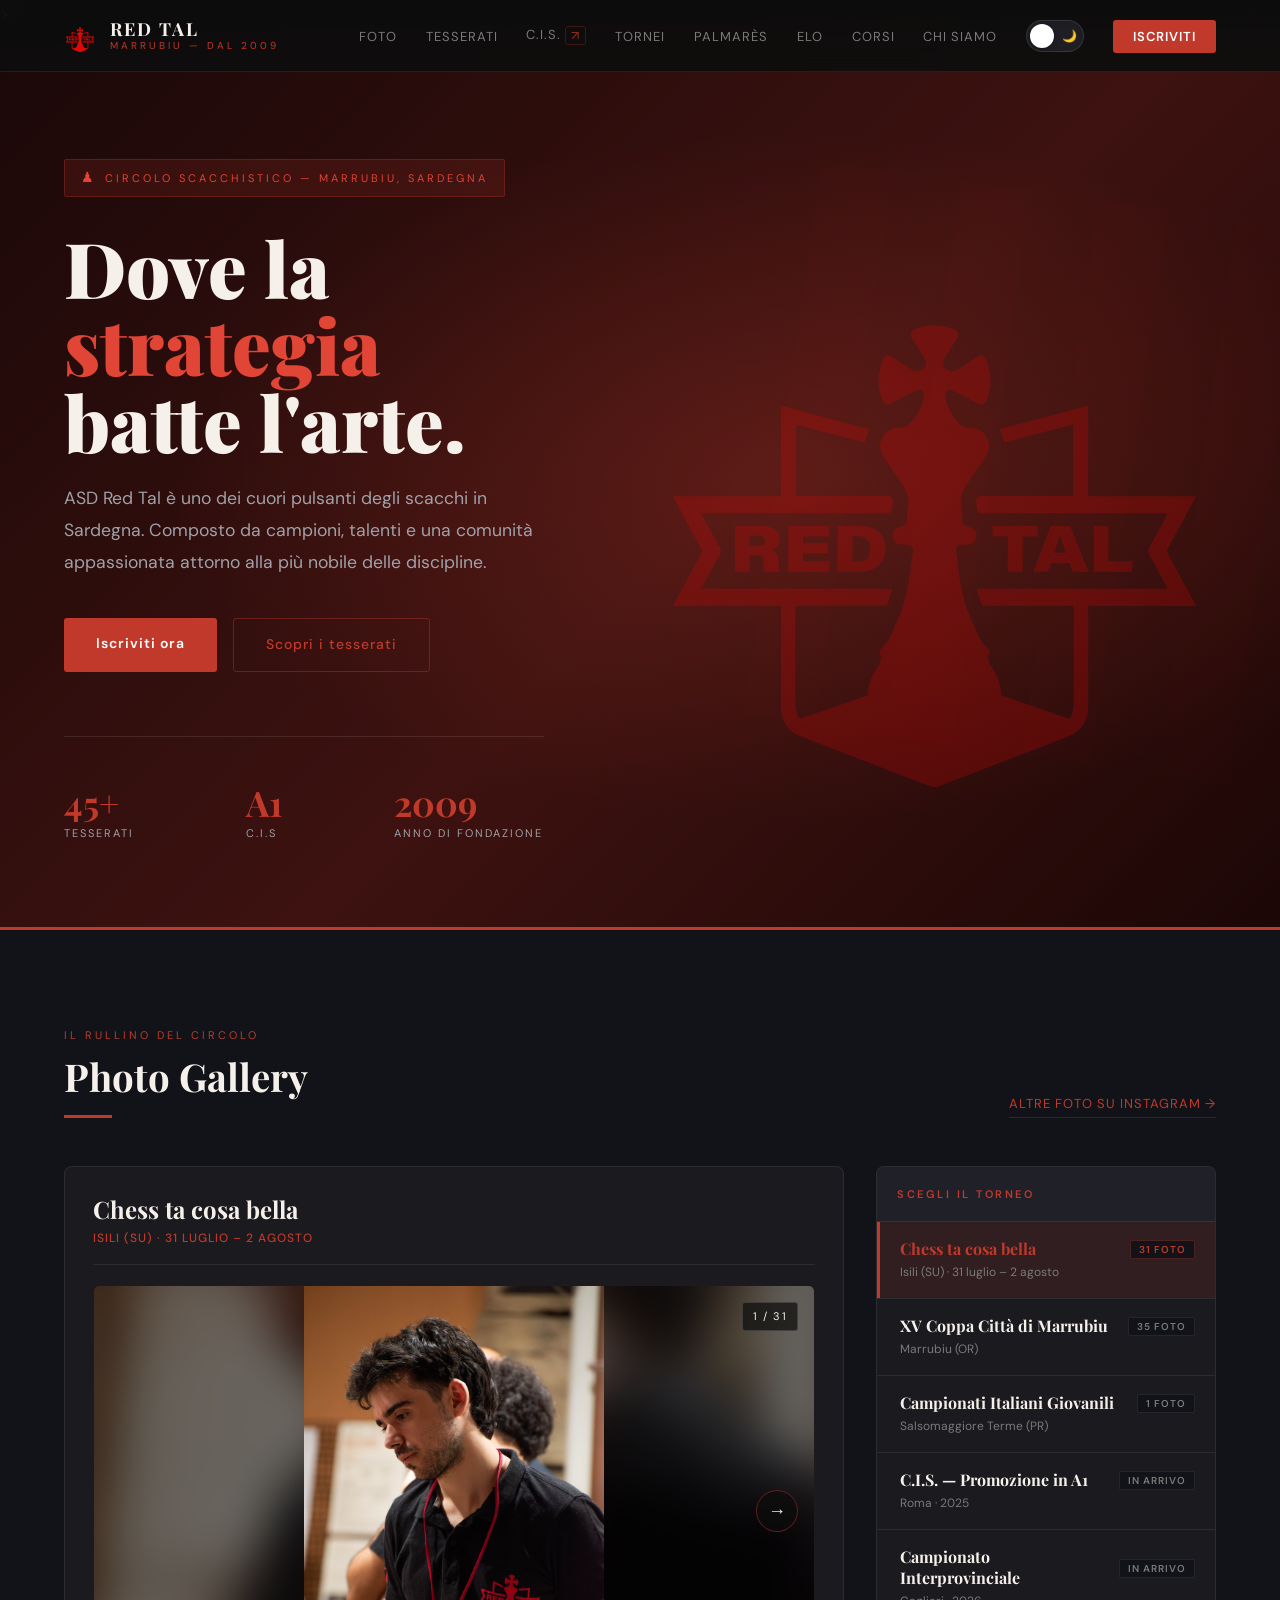
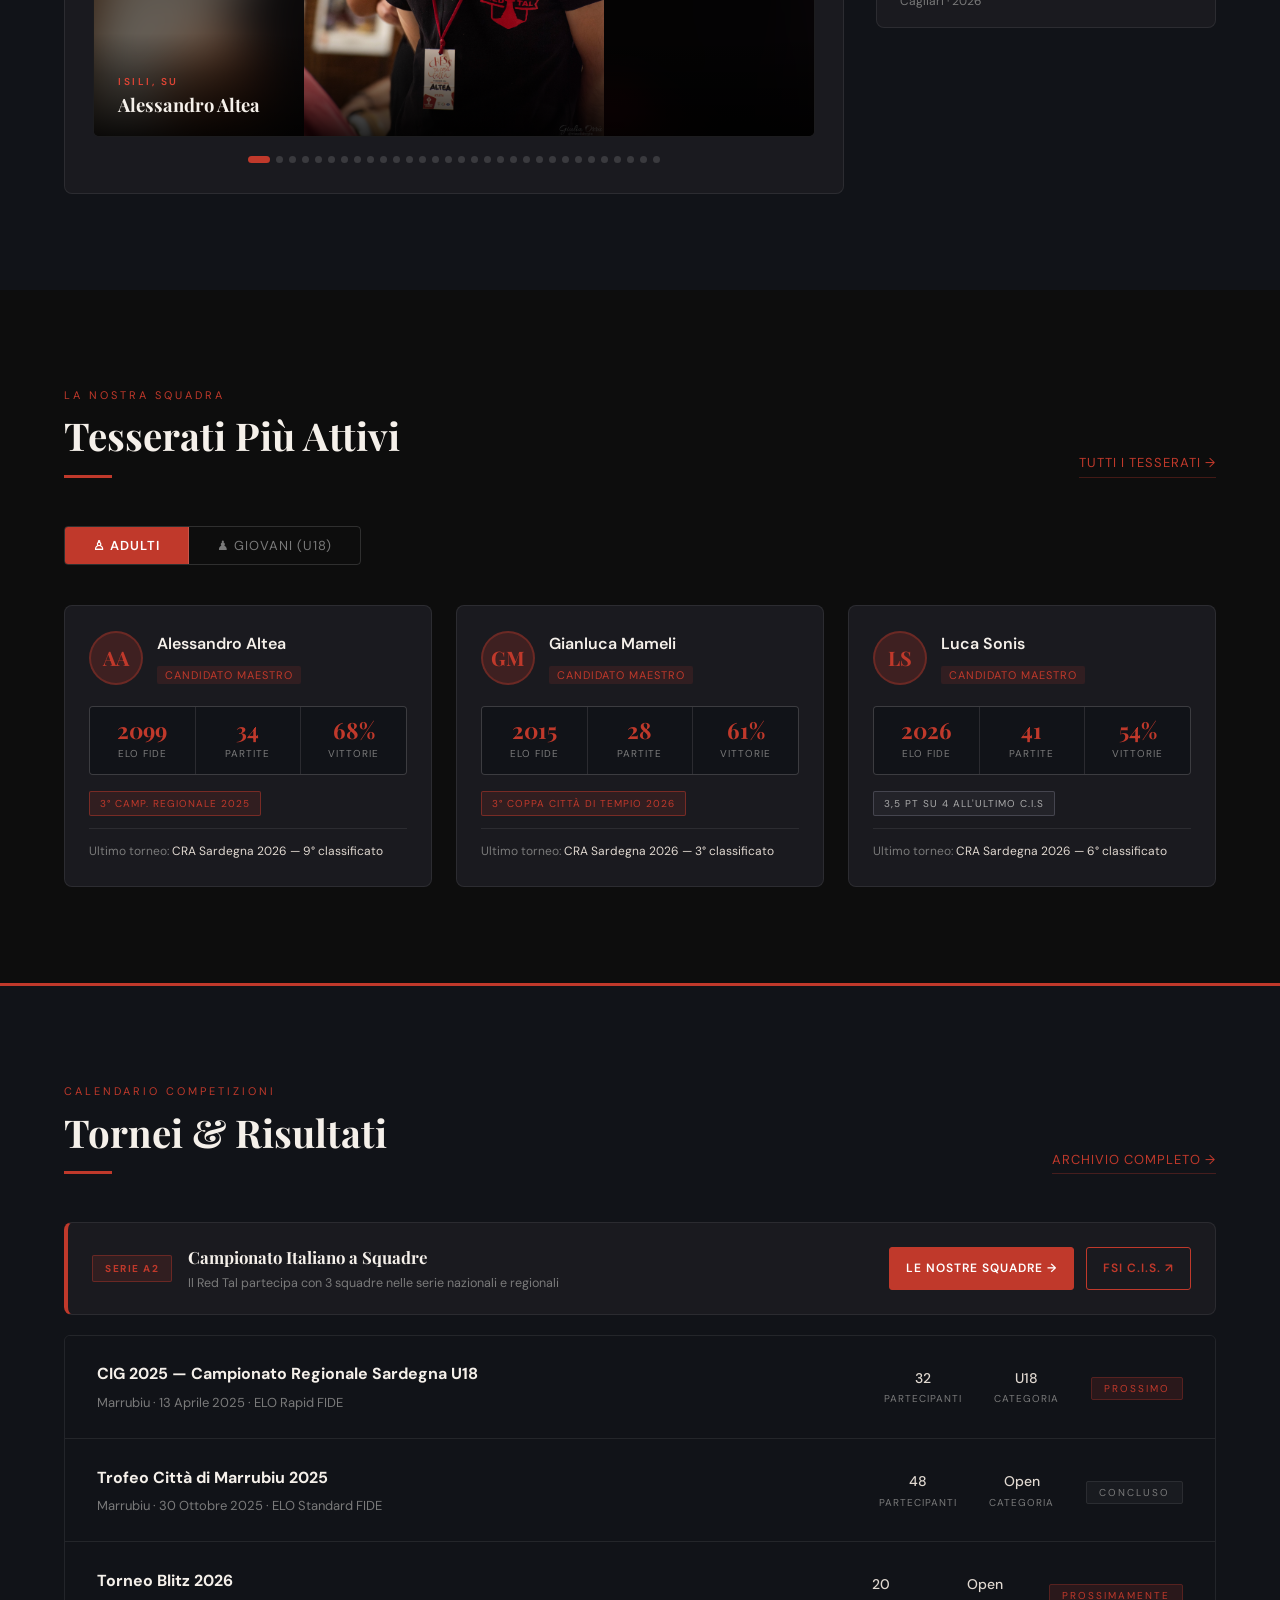
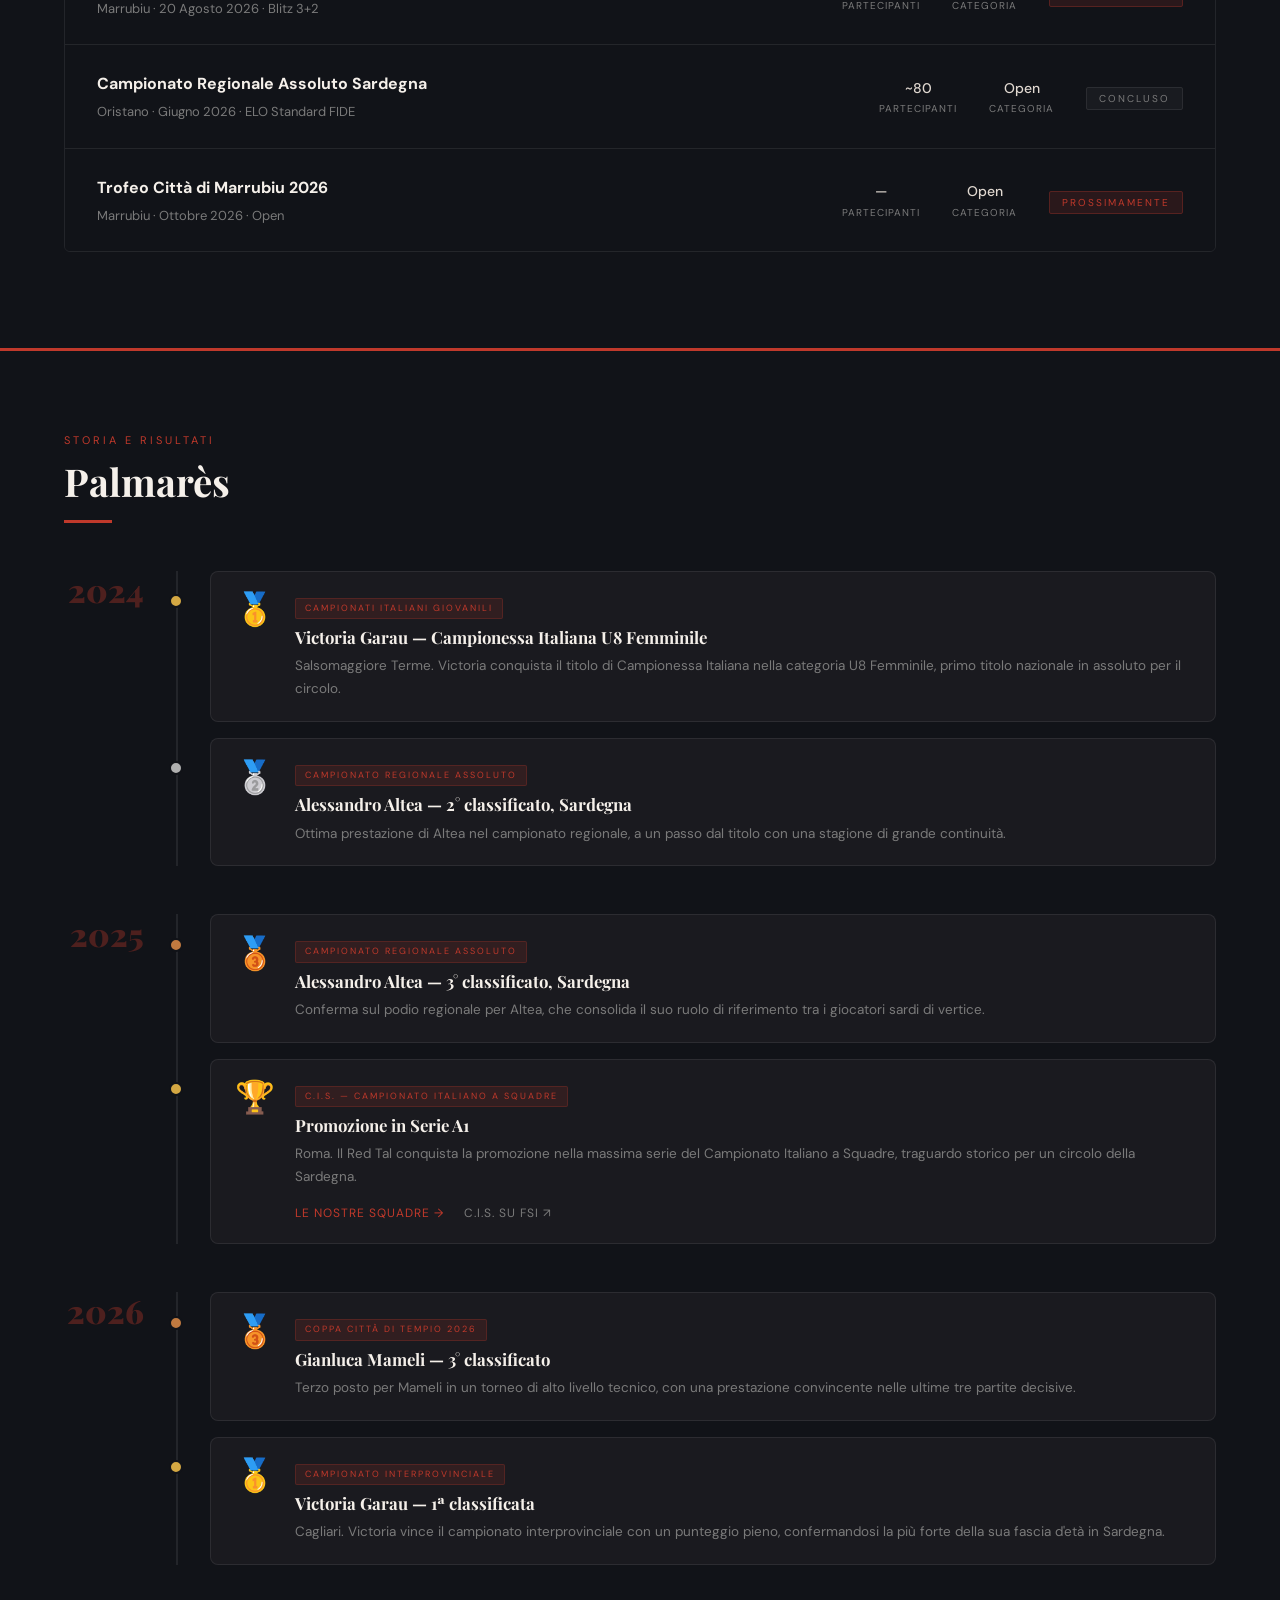
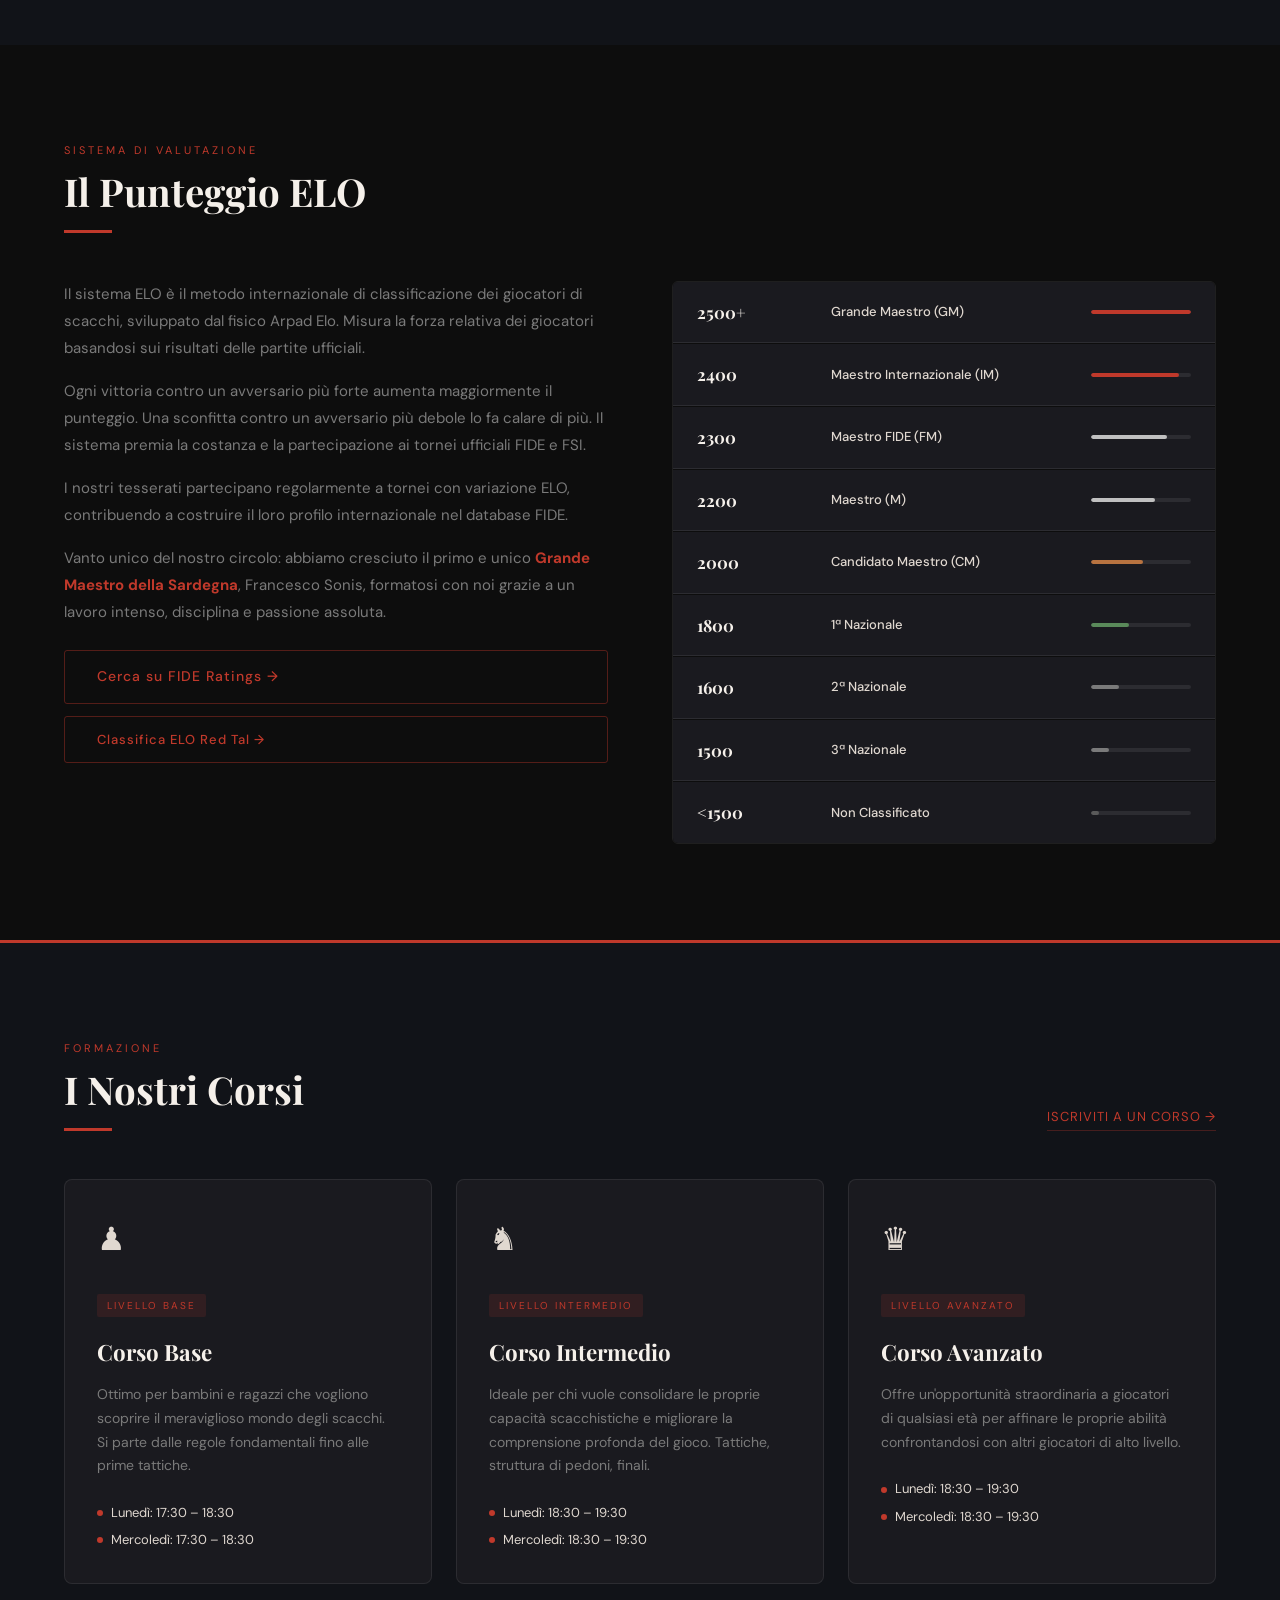
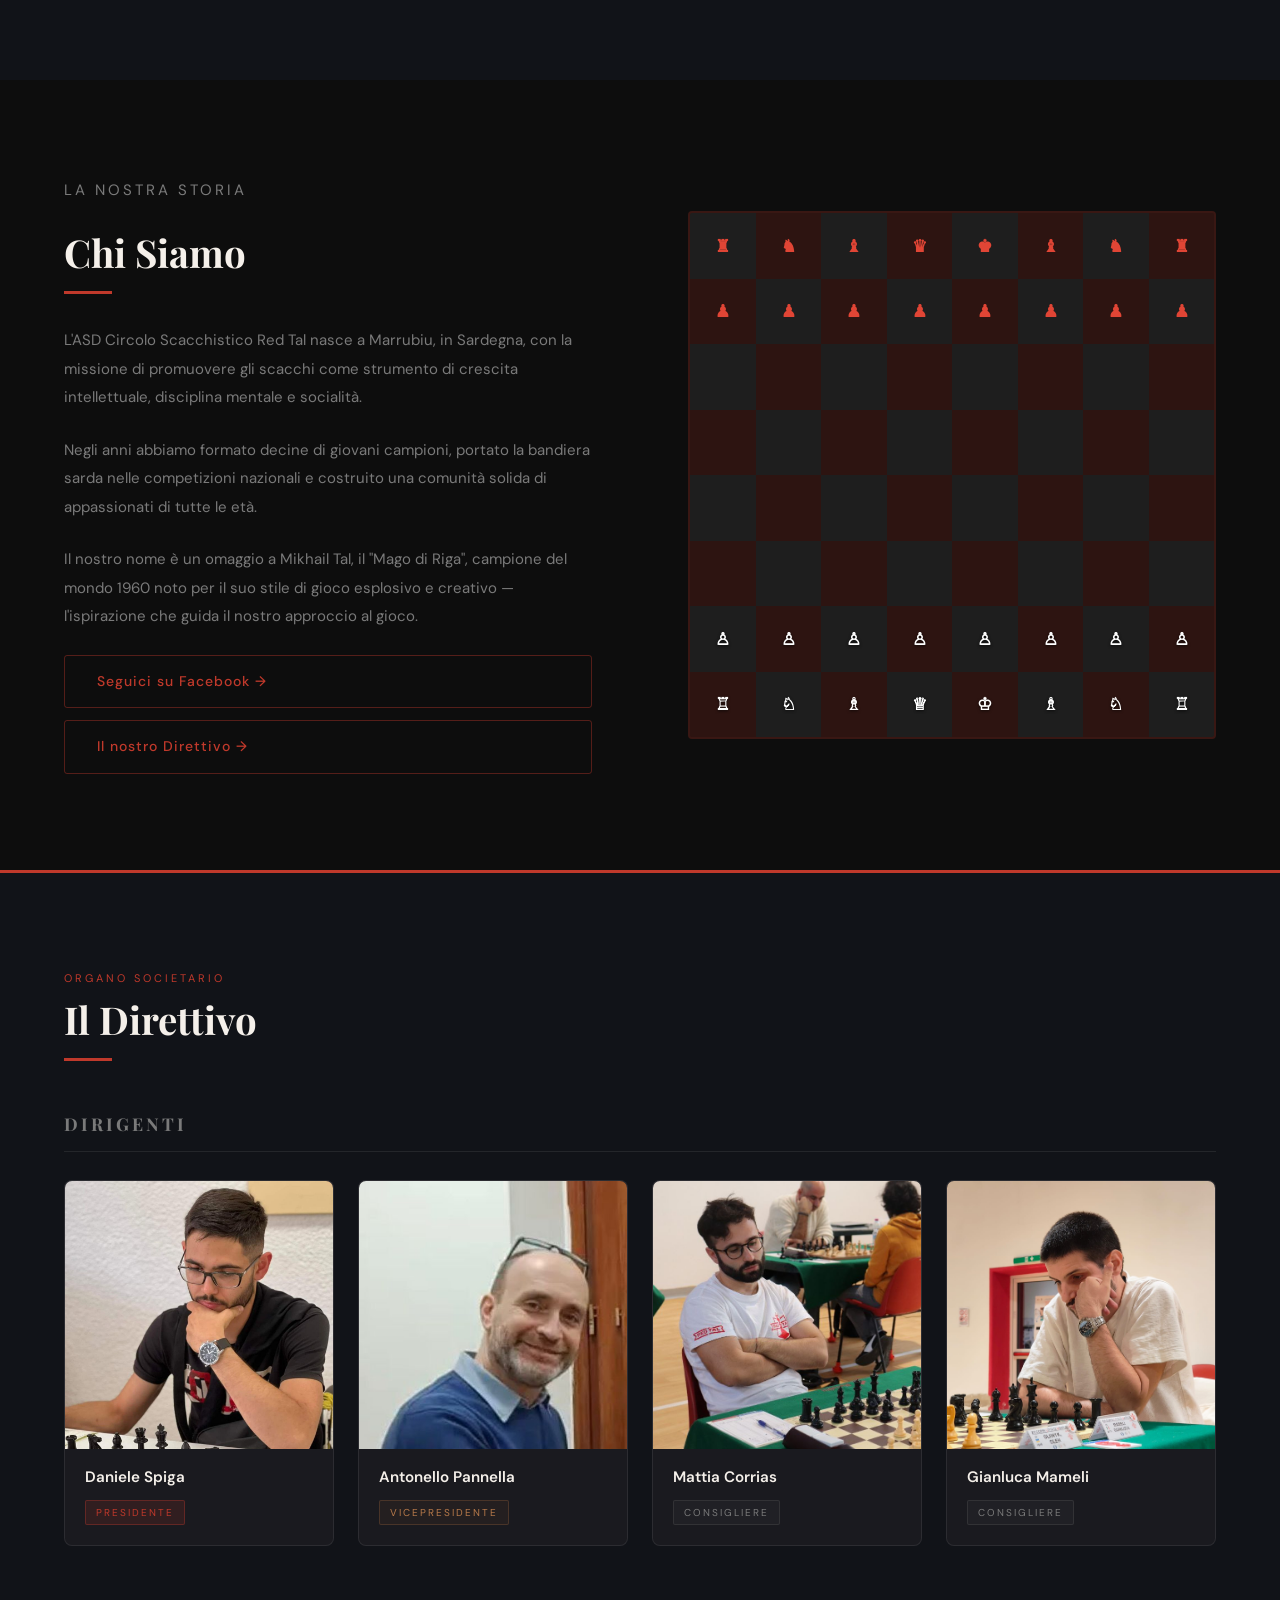
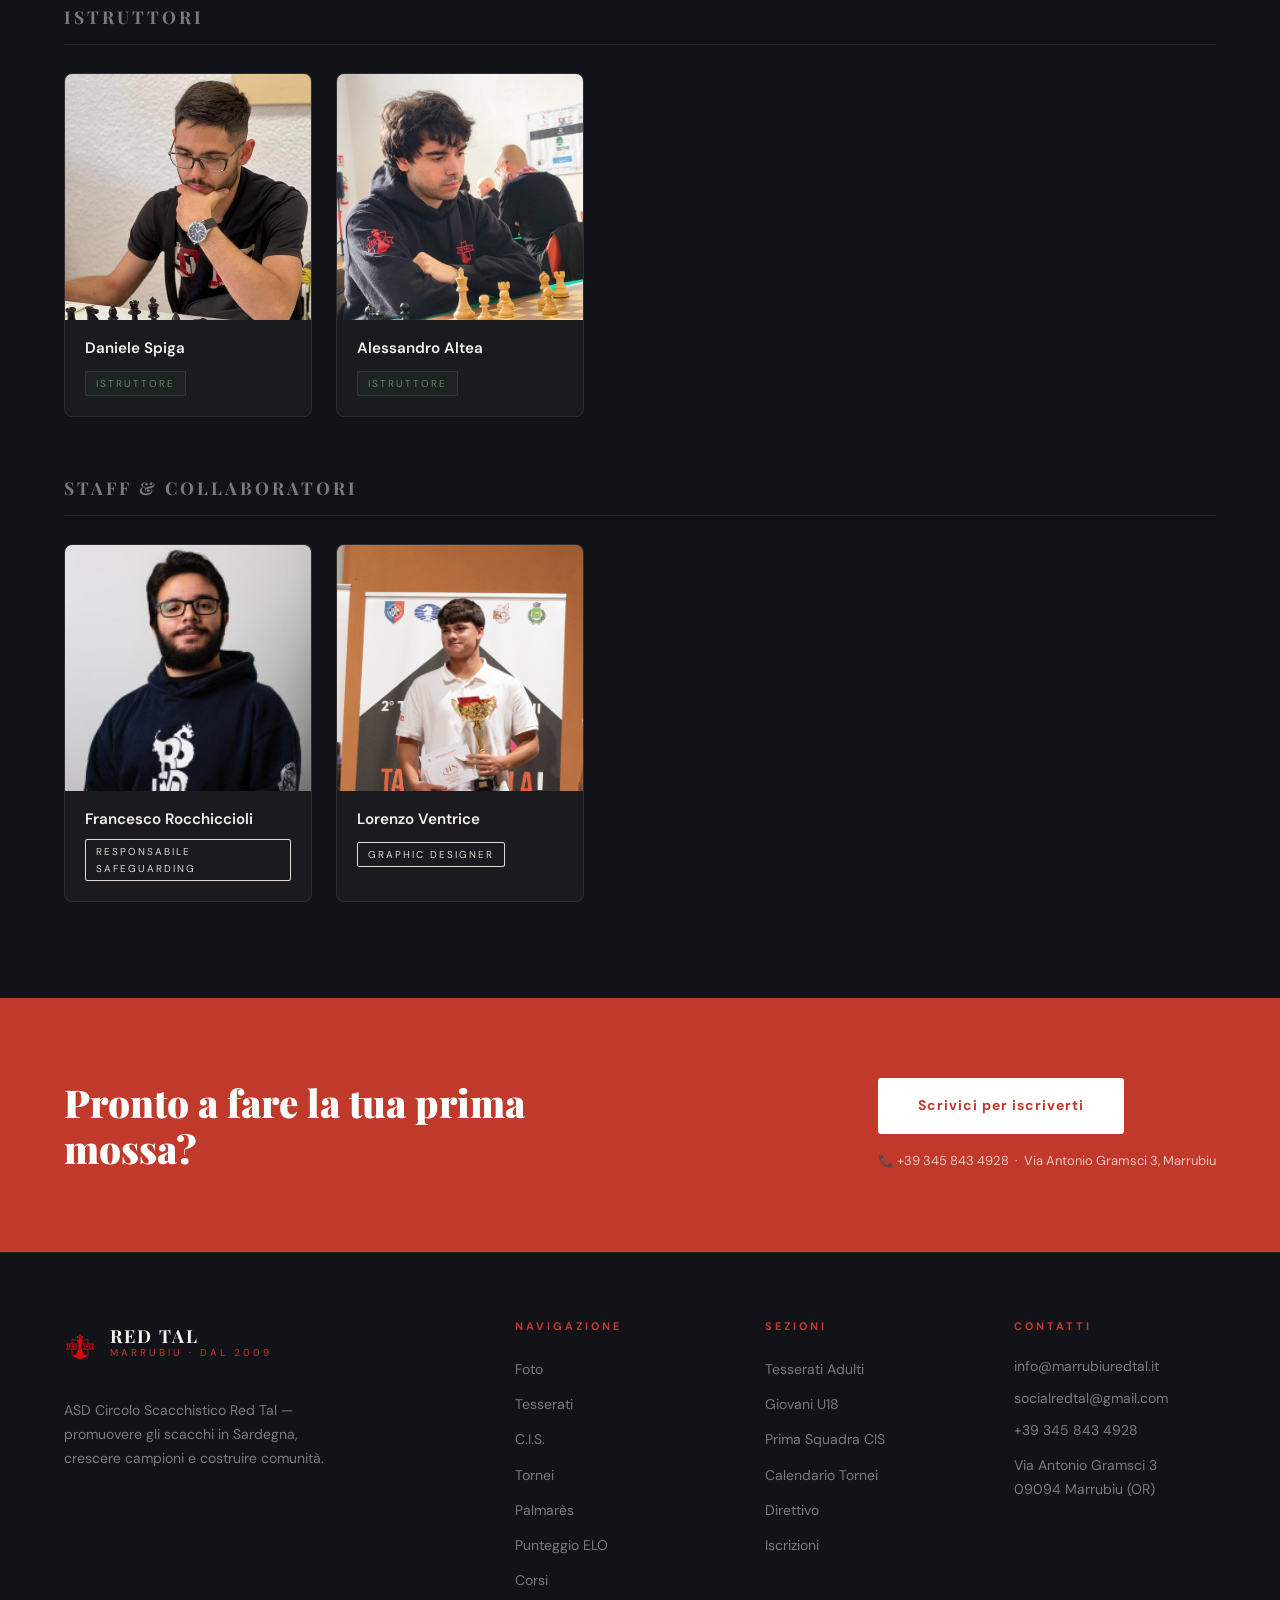
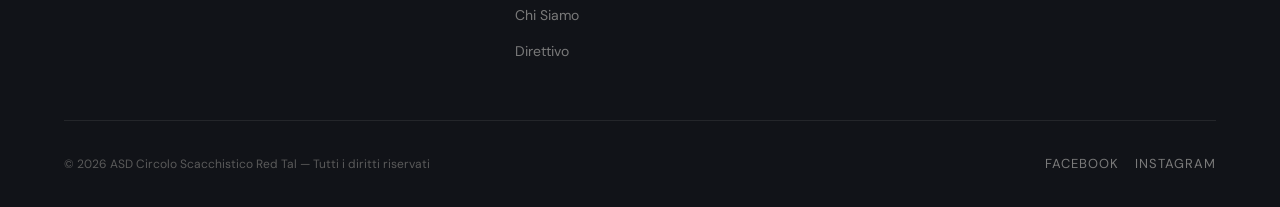
==== commit c9251d58: "photo" ====
--- a/index.html
+++ b/index.html
@@ -119,11 +119,200 @@
             <div class="gal-track">
               <div class="gal-slide">
                 <div class="gal-blur"></div>
+                <img src="img/ale8.jpg" alt="Alessandro Altea">
+                <div class="gal-placeholder">♞</div>
+                <div class="gal-caption">
+                  <span class="gal-caption-place">Isili, SU</span>
+                  <span class="gal-caption-title">Alessandro Altea</span>
+                </div>
+              </div>
+              <div class="gal-slide">
+                <div class="gal-blur"></div>
+                <img src="img/ventri6.JPG" alt="Lorenzo Ventrice">
+                <div class="gal-placeholder">♞</div>
+                <div class="gal-caption">
+                  <span class="gal-caption-place">Isili, SU</span>
+                  <span class="gal-caption-title">Lorenzo Ventrice</span>
+                </div>
+              </div>
+              <div class="gal-slide">
+                <div class="gal-blur"></div>
+                <img src="img/germa2.jpg" alt="Germano Mascia">
+                <div class="gal-placeholder">♞</div>
+                <div class="gal-caption">
+                  <span class="gal-caption-place">Isili, SU</span>
+                  <span class="gal-caption-title">Germano Mascia</span>
+                </div>
+              </div>
+              <div class="gal-slide">
+                <div class="gal-blur"></div>
+                <img src="img/ale5.jpg" alt="Alessandro Altea">
+                <div class="gal-placeholder">♞</div>
+                <div class="gal-caption">
+                  <span class="gal-caption-place">Isili, SU</span>
+                  <span class="gal-caption-title">Alessandro Altea</span>
+                </div>
+              </div>
+              <div class="gal-slide">
+                <div class="gal-blur"></div>
+                <img src="img/ventri7.jpg" alt="Lorenzo Ventrice">
+                <div class="gal-placeholder">♞</div>
+                <div class="gal-caption">
+                  <span class="gal-caption-place">Isili, SU</span>
+                  <span class="gal-caption-title">Lorenzo Ventrice</span>
+                </div>
+              </div>
+              <div class="gal-slide">
+                <div class="gal-blur"></div>
+                <img src="img/germa3.jpg" alt="Germano Mascia">
+                <div class="gal-placeholder">♞</div>
+                <div class="gal-caption">
+                  <span class="gal-caption-place">Isili, SU</span>
+                  <span class="gal-caption-title">Germano Mascia</span>
+                </div>
+              </div>
+              <div class="gal-slide">
+                <div class="gal-blur"></div>
+                <img src="img/ale6.jpg" alt="Alessandro Altea">
+                <div class="gal-placeholder">♞</div>
+                <div class="gal-caption">
+                  <span class="gal-caption-place">Isili, SU</span>
+                  <span class="gal-caption-title">Alessandro Altea</span>
+                </div>
+              </div>
+              <div class="gal-slide">
+                <div class="gal-blur"></div>
+                <img src="img/ventri10.jpg" alt="Lorenzo Ventrice">
+                <div class="gal-placeholder">♞</div>
+                <div class="gal-caption">
+                  <span class="gal-caption-place">Isili, SU</span>
+                  <span class="gal-caption-title">Lorenzo Ventrice</span>
+                </div>
+              </div>
+              <div class="gal-slide">
+                <div class="gal-blur"></div>
+                <img src="img/germa4.jpg" alt="Germano Mascia">
+                <div class="gal-placeholder">♞</div>
+                <div class="gal-caption">
+                  <span class="gal-caption-place">Isili, SU</span>
+                  <span class="gal-caption-title">Germano Mascia</span>
+                </div>
+              </div>
+              <div class="gal-slide">
+                <div class="gal-blur"></div>
+                <img src="img/ale7.jpg" alt="Alessandro Altea">
+                <div class="gal-placeholder">♞</div>
+                <div class="gal-caption">
+                  <span class="gal-caption-place">Isili, SU</span>
+                  <span class="gal-caption-title">Alessandro Altea</span>
+                </div>
+              </div>
+              <div class="gal-slide">
+                <div class="gal-blur"></div>
+                <img src="img/ventri9.jpg" alt="Lorenzo Ventrice">
+                <div class="gal-placeholder">♞</div>
+                <div class="gal-caption">
+                  <span class="gal-caption-place">Isili, SU</span>
+                  <span class="gal-caption-title">Lorenzo Ventrice</span>
+                </div>
+              </div>
+              <div class="gal-slide">
+                <div class="gal-blur"></div>
+                <img src="img/germa5.jpg" alt="Germano Mascia">
+                <div class="gal-placeholder">♞</div>
+                <div class="gal-caption">
+                  <span class="gal-caption-place">Isili, SU</span>
+                  <span class="gal-caption-title">Germano Mascia</span>
+                </div>
+              </div>
+              <div class="gal-slide">
+                <div class="gal-blur"></div>
+                <img src="img/ale9.jpg" alt="Alessandro Altea">
+                <div class="gal-placeholder">♞</div>
+                <div class="gal-caption">
+                  <span class="gal-caption-place">Isili, SU</span>
+                  <span class="gal-caption-title">Alessandro Altea</span>
+                </div>
+              </div>
+              <div class="gal-slide">
+                <div class="gal-blur"></div>
+                <img src="img/germa6.jpg" alt="Germano Mascia">
+                <div class="gal-placeholder">♞</div>
+                <div class="gal-caption">
+                  <span class="gal-caption-place">Isili, SU</span>
+                  <span class="gal-caption-title">Germano Mascia</span>
+                </div>
+              </div>
+              <div class="gal-slide">
+                <div class="gal-blur"></div>
+                <img src="img/ale10.jpg" alt="Alessandro Altea">
+                <div class="gal-placeholder">♞</div>
+                <div class="gal-caption">
+                  <span class="gal-caption-place">Isili, SU</span>
+                  <span class="gal-caption-title">Alessandro Altea</span>
+                </div>
+              </div>
+              <div class="gal-slide">
+                <div class="gal-blur"></div>
+                <img src="img/germa7.jpg" alt="Germano Mascia">
+                <div class="gal-placeholder">♞</div>
+                <div class="gal-caption">
+                  <span class="gal-caption-place">Isili, SU</span>
+                  <span class="gal-caption-title">Germano Mascia</span>
+                </div>
+              </div>
+              <div class="gal-slide">
+                <div class="gal-blur"></div>
+                <img src="img/ale11.jpg" alt="Alessandro Altea">
+                <div class="gal-placeholder">♞</div>
+                <div class="gal-caption">
+                  <span class="gal-caption-place">Isili, SU</span>
+                  <span class="gal-caption-title">Alessandro Altea</span>
+                </div>
+              </div>
+              <div class="gal-slide">
+                <div class="gal-blur"></div>
+                <img src="img/germa8.jpg" alt="Germano Mascia">
+                <div class="gal-placeholder">♞</div>
+                <div class="gal-caption">
+                  <span class="gal-caption-place">Isili, SU</span>
+                  <span class="gal-caption-title">Germano Mascia</span>
+                </div>
+              </div>
+              <div class="gal-slide">
+                <div class="gal-blur"></div>
+                <img src="img/ale12.jpg" alt="Alessandro Altea">
+                <div class="gal-placeholder">♞</div>
+                <div class="gal-caption">
+                  <span class="gal-caption-place">Isili, SU</span>
+                  <span class="gal-caption-title">Alessandro Altea</span>
+                </div>
+              </div>
+              <div class="gal-slide">
+                <div class="gal-blur"></div>
+                <img src="img/germa9.jpg" alt="Germano Mascia">
+                <div class="gal-placeholder">♞</div>
+                <div class="gal-caption">
+                  <span class="gal-caption-place">Isili, SU</span>
+                  <span class="gal-caption-title">Germano Mascia</span>
+                </div>
+              </div>
+              <div class="gal-slide">
+                <div class="gal-blur"></div>
+                <img src="img/germa10.jpg" alt="Germano Mascia">
+                <div class="gal-placeholder">♞</div>
+                <div class="gal-caption">
+                  <span class="gal-caption-place">Isili, SU</span>
+                  <span class="gal-caption-title">Germano Mascia</span>
+                </div>
+              </div>
+              <div class="gal-slide">
+                <div class="gal-blur"></div>
                 <img src="img/ventri2.jpg" alt="Lorenzo Ventrice sul podio">
                 <div class="gal-placeholder">♞</div>
                 <div class="gal-caption">
                   <span class="gal-caption-place">Isili, SU</span>
-                  <span class="gal-caption-title">Lorenzo Ventrice sul podio</span>
+                  <span class="gal-caption-title">Lorenzo Ventrice alla premiazione</span>
                 </div>
               </div>
               <div class="gal-slide">
@@ -133,6 +322,78 @@
                 <div class="gal-caption">
                   <span class="gal-caption-place">Isili, SU</span>
                   <span class="gal-caption-title">Germano Mascia alla premiazione</span>
+                </div>
+              </div>
+              <div class="gal-slide">
+                <div class="gal-blur"></div>
+                <img src="img/vikyEdami.jpg" alt="Viky e Dami">
+                <div class="gal-placeholder">♞</div>
+                <div class="gal-caption">
+                  <span class="gal-caption-place">Isili, SU</span>
+                  <span class="gal-caption-title">I fratelli Garau alla premiazione</span>
+                </div>
+              </div>
+              <div class="gal-slide">
+                <div class="gal-blur"></div>
+                <img src="img/ventri8.jpg" alt="Lorenzo Ventrice">
+                <div class="gal-placeholder">♞</div>
+                <div class="gal-caption">
+                  <span class="gal-caption-place">Isili, SU</span>
+                  <span class="gal-caption-title">Lorenzo Ventrice alla premiazione</span>
+                </div>
+              </div>
+              <div class="gal-slide">
+                <div class="gal-blur"></div>
+                <img src="img/vikyEdami2.jpg" alt="Viky e Dami">
+                <div class="gal-placeholder">♞</div>
+                <div class="gal-caption">
+                  <span class="gal-caption-place">Isili, SU</span>
+                  <span class="gal-caption-title">I fratelli Garau alla premiazione</span>
+                </div>
+              </div>
+              <div class="gal-slide">
+                <div class="gal-blur"></div>
+                <img src="img/damiano4.jpg" alt="Damiano Garau">
+                <div class="gal-placeholder">♞</div>
+                <div class="gal-caption">
+                  <span class="gal-caption-place">Isili, SU</span>
+                  <span class="gal-caption-title">Damiano Garau alla premiazione</span>
+                </div>
+              </div>
+              <div class="gal-slide">
+                <div class="gal-blur"></div>
+                <img src="img/ventriEgerma2.jpg" alt="Ventri e Germa">
+                <div class="gal-placeholder">♞</div>
+                <div class="gal-caption">
+                  <span class="gal-caption-place">Isili, SU</span>
+                  <span class="gal-caption-title">Ventrice e Mascia alla premiazione</span>
+                </div>
+              </div>
+              <div class="gal-slide">
+                <div class="gal-blur"></div>
+                <img src="img/damiano5.jpg" alt="Damiano Garau">
+                <div class="gal-placeholder">♞</div>
+                <div class="gal-caption">
+                  <span class="gal-caption-place">Isili, SU</span>
+                  <span class="gal-caption-title">Damiano Garau alla premiazione</span>
+                </div>
+              </div>
+              <div class="gal-slide">
+                <div class="gal-blur"></div>
+                <img src="img/ventri11.jpg" alt="Lorenzo Ventrice">
+                <div class="gal-placeholder">♞</div>
+                <div class="gal-caption">
+                  <span class="gal-caption-place">Isili, SU</span>
+                  <span class="gal-caption-title">Lorenzo Ventrice alla premiazione</span>
+                </div>
+              </div>
+              <div class="gal-slide">
+                <div class="gal-blur"></div>
+                <img src="img/ventriEgerma.JPG" alt="Ventri e Germa">
+                <div class="gal-placeholder">♞</div>
+                <div class="gal-caption">
+                  <span class="gal-caption-place">Isili, SU</span>
+                  <span class="gal-caption-title">Ventrice e Mascia alla premiazione</span>
                 </div>
               </div>
             </div>
--- a/css/style.css
+++ b/css/style.css
@@ -4417,41 +4417,21 @@
 /* ── RESPONSIVE GALLERIA ── */
 @media (max-width: 960px) {
   .galleria {
-    grid-template-columns: 1fr;
+    grid-template-columns: minmax(0, 1fr);
     gap: 1.5rem;
   }
+
+  .galleria-stage,
+  .galleria-side {
+    min-width: 0;
+  }
+
   .galleria-stage { order: 1; }
   .galleria-side  { order: 2; margin-top: 0.5rem; }
-}
-
-@media (max-width: 768px) {
-  .galleria-stage {
-    padding: 1.1rem;
-  }
-
-  .gal-album-head h3 {
-    font-size: 1.25rem;
-  }
-
-  .gal-slide {
-    aspect-ratio: 4 / 3;
-  }
-
-  .gal-btn {
-    width: 34px;
-    height: 34px;
-    font-size: 15px;
-  }
-
-  .gal-prev { left: 0.6rem; }
-  .gal-next { right: 0.6rem; }
-
-  .gal-caption {
-    padding: 2rem 1rem 0.9rem;
-  }
-
-  .gal-caption-title {
-    font-size: 1rem;
+
+  .gal-dots {
+    flex-wrap: wrap;
+    gap: 5px;
   }
 }
 @media (max-width: 768px) {
@@ -4465,7 +4445,6 @@
 
   .gal-slide {
     aspect-ratio: 4 / 5;
-    max-height: 65vh;
   }
 
   .gal-slide img {
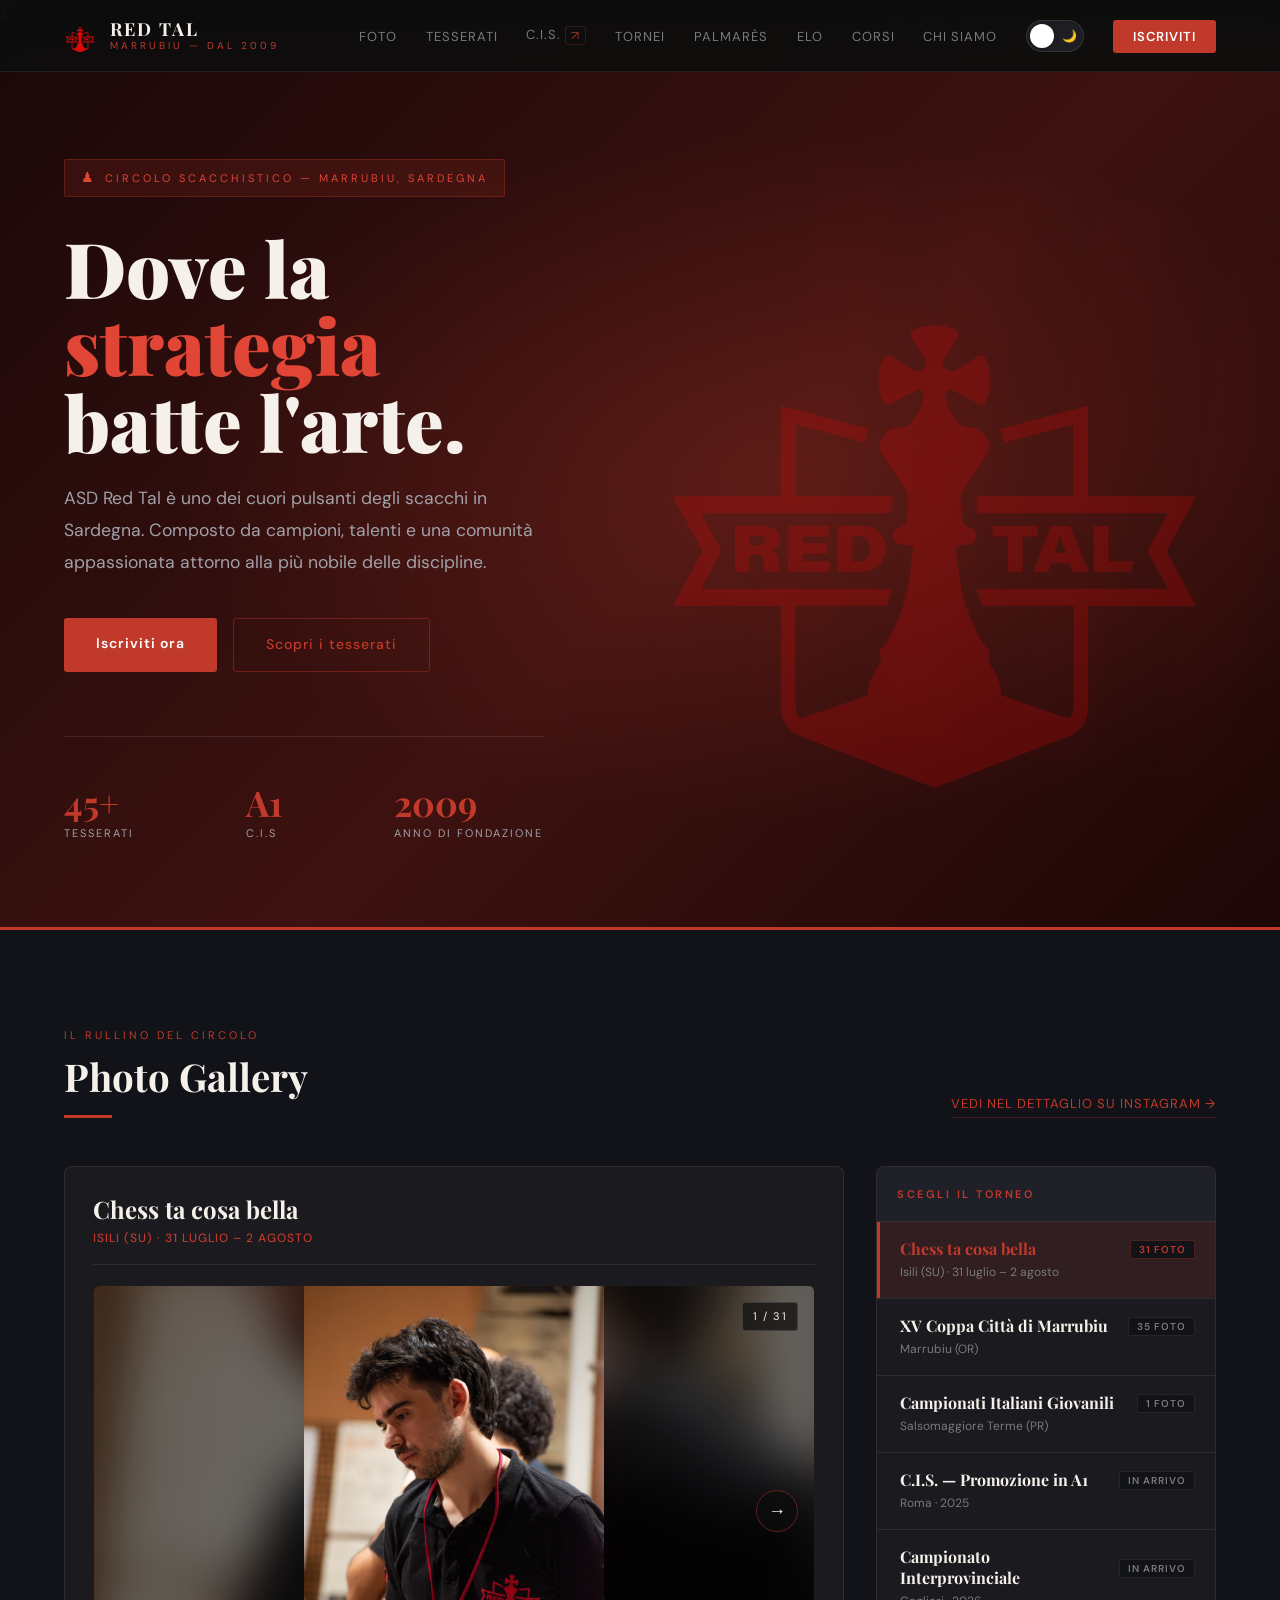
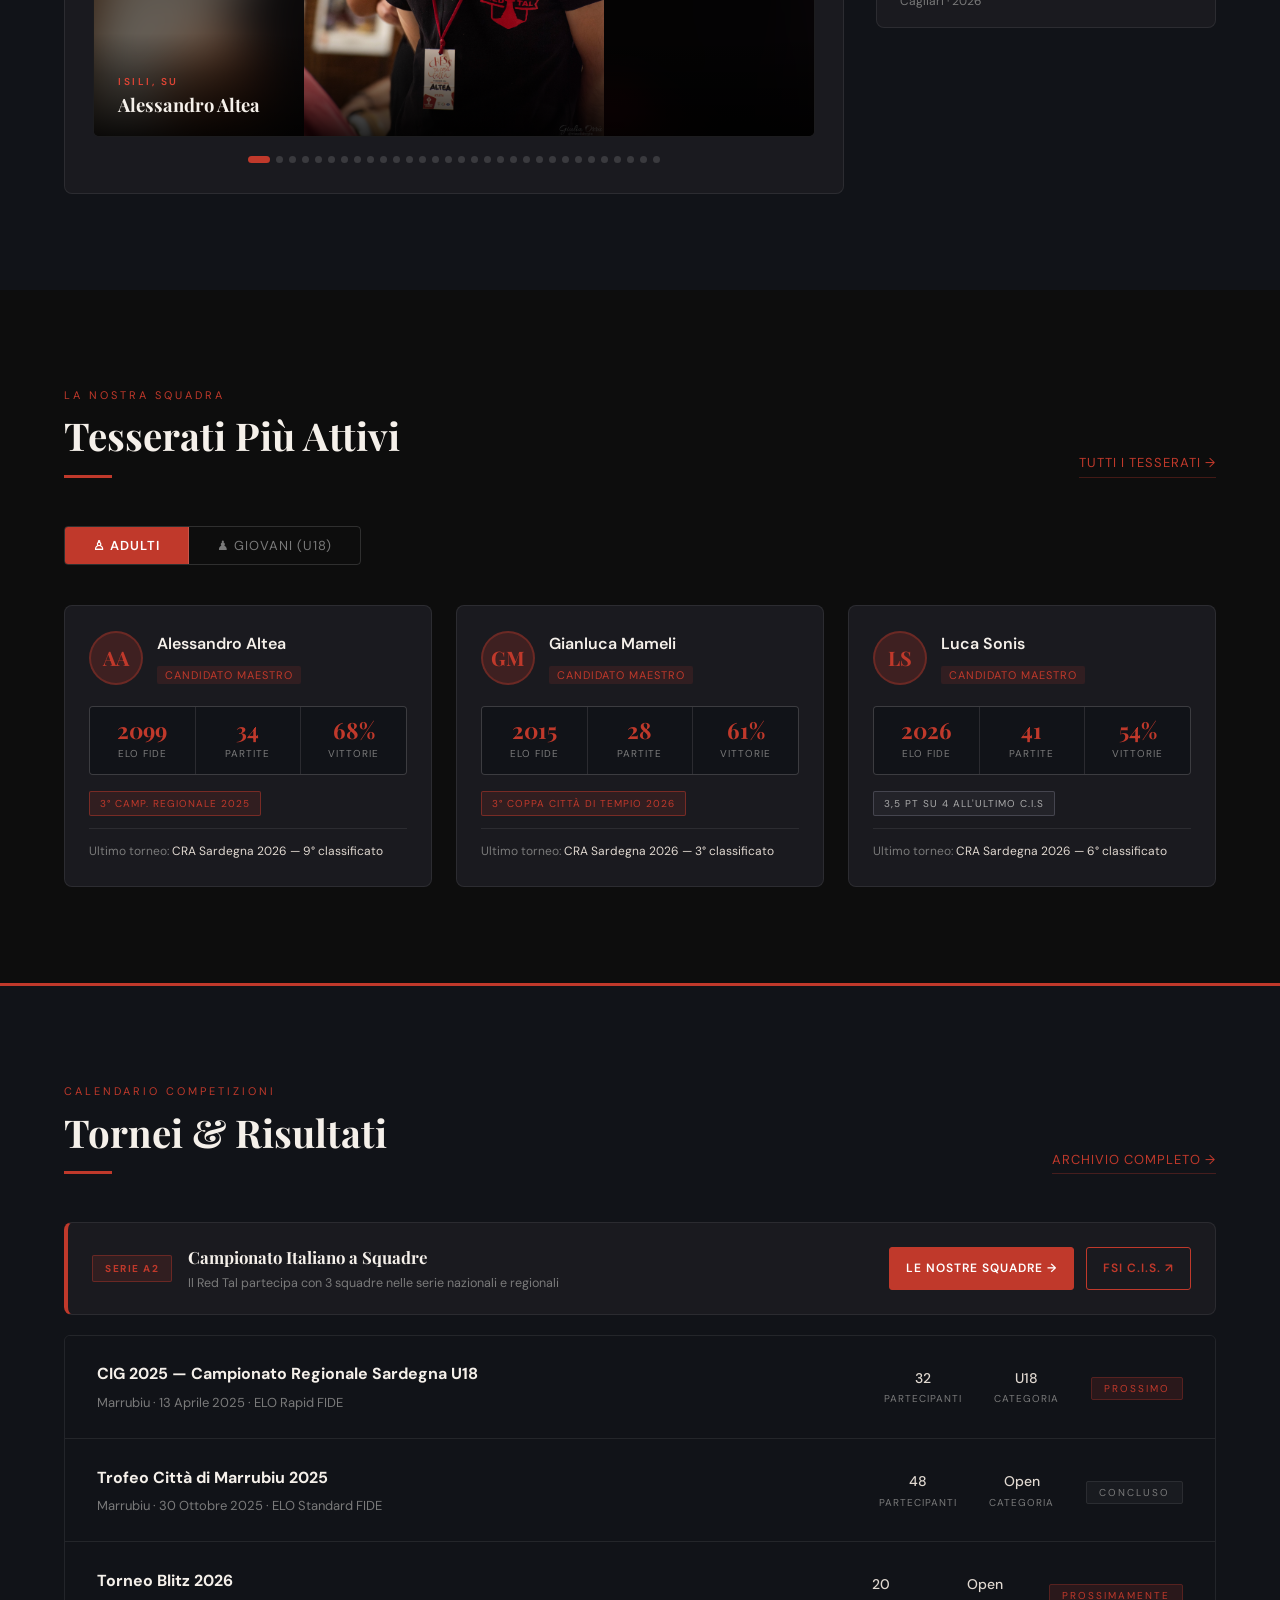
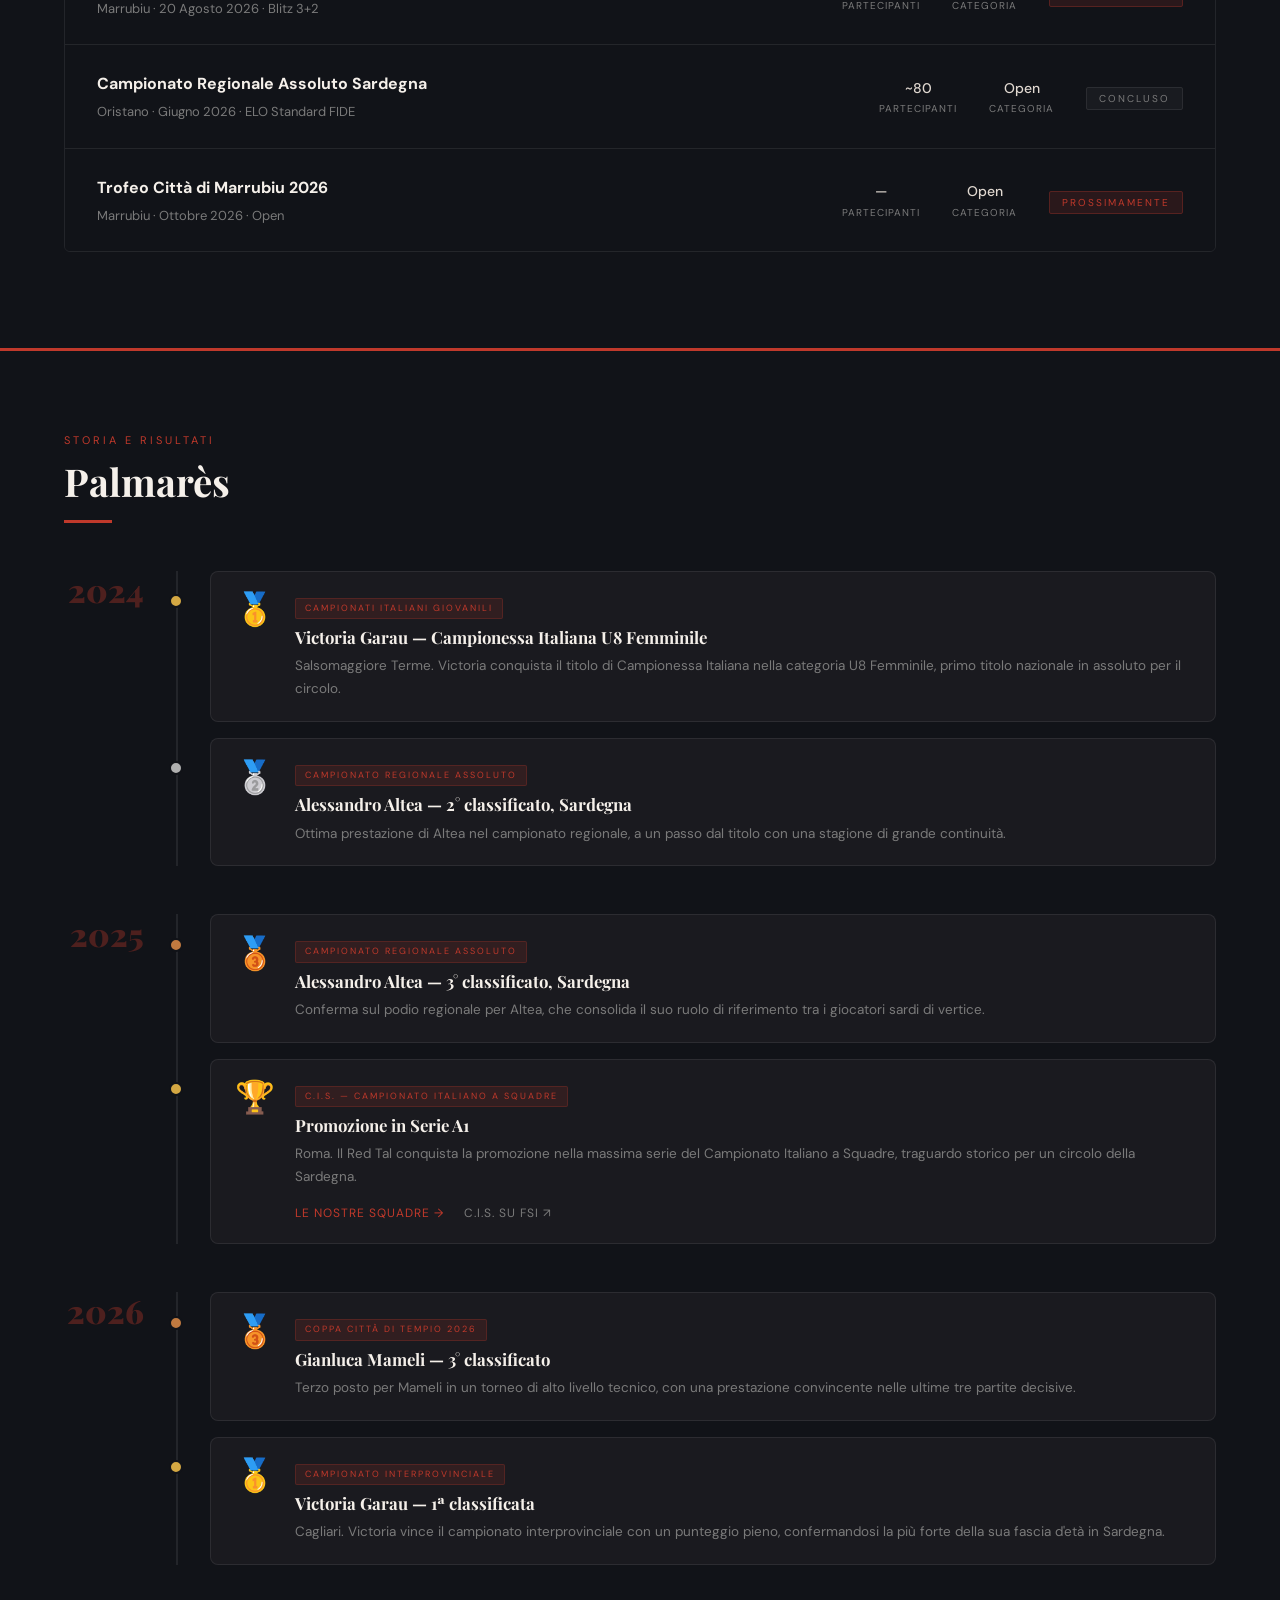
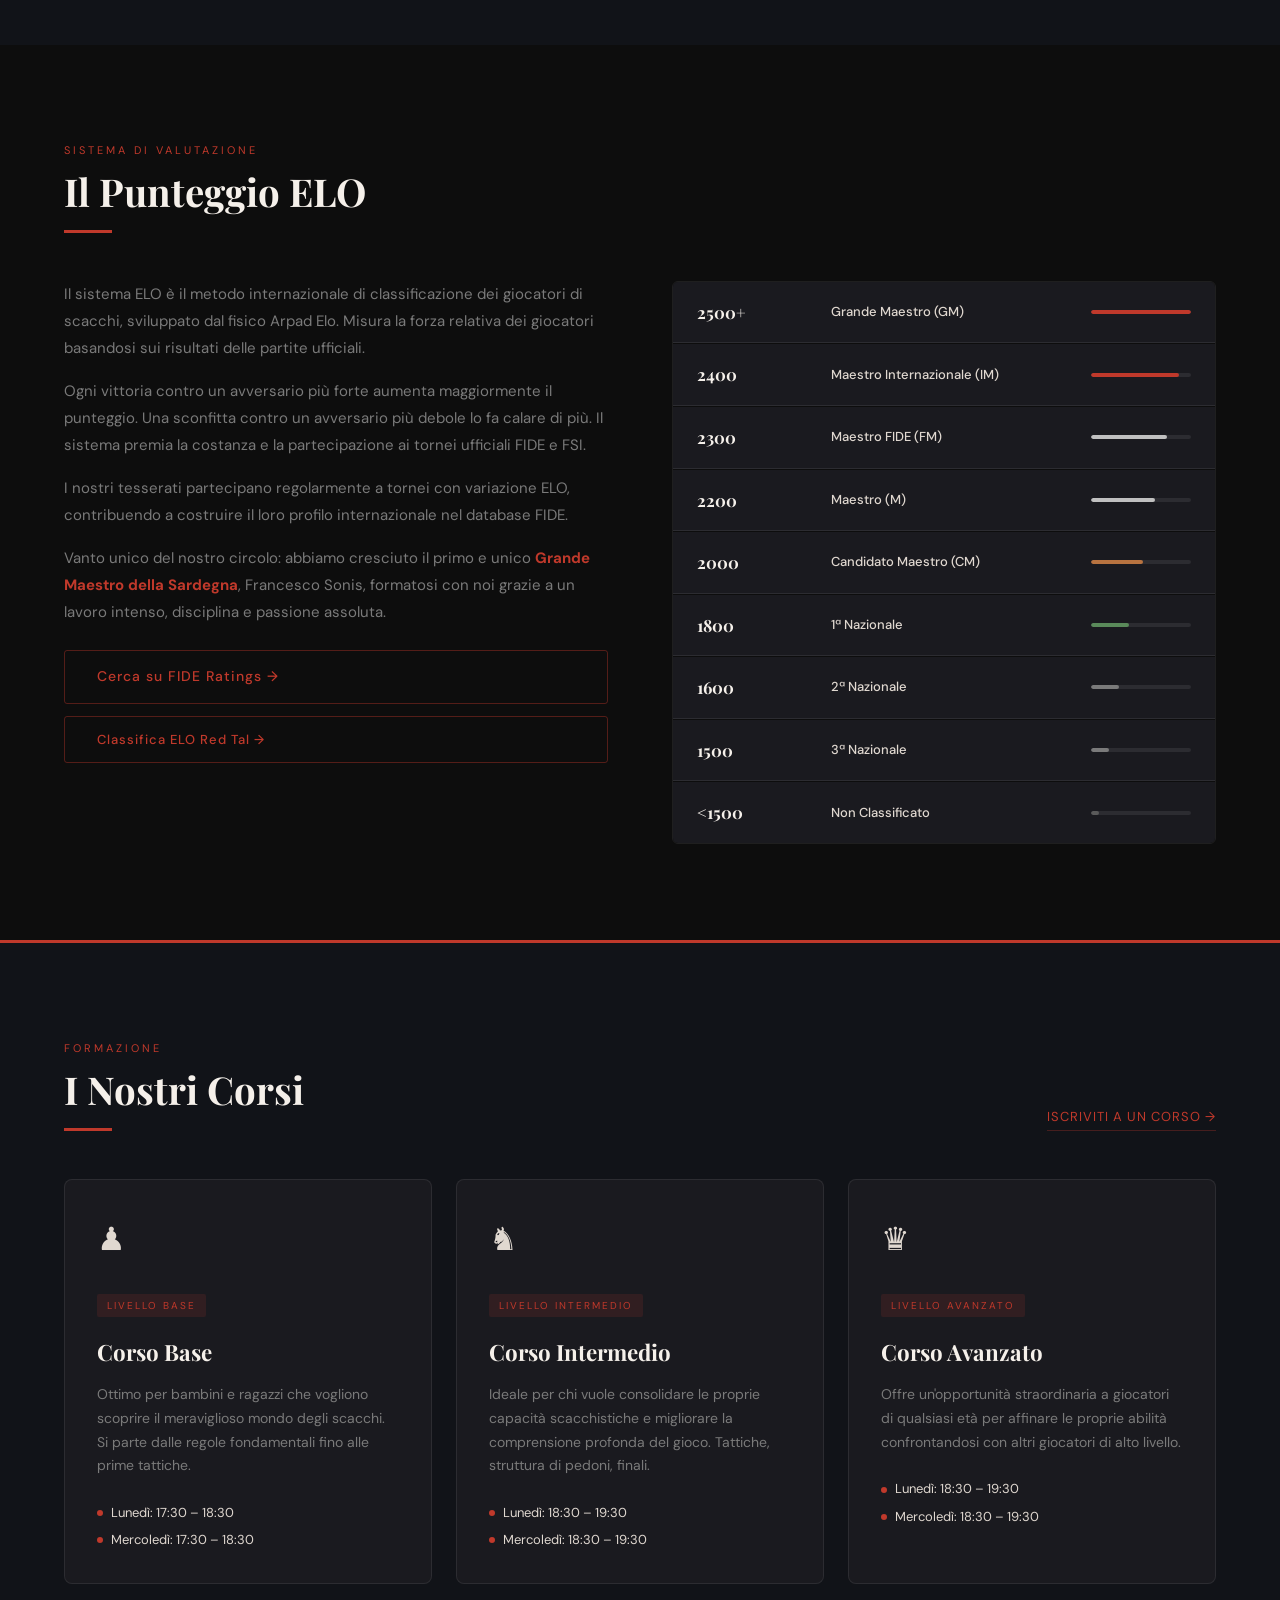
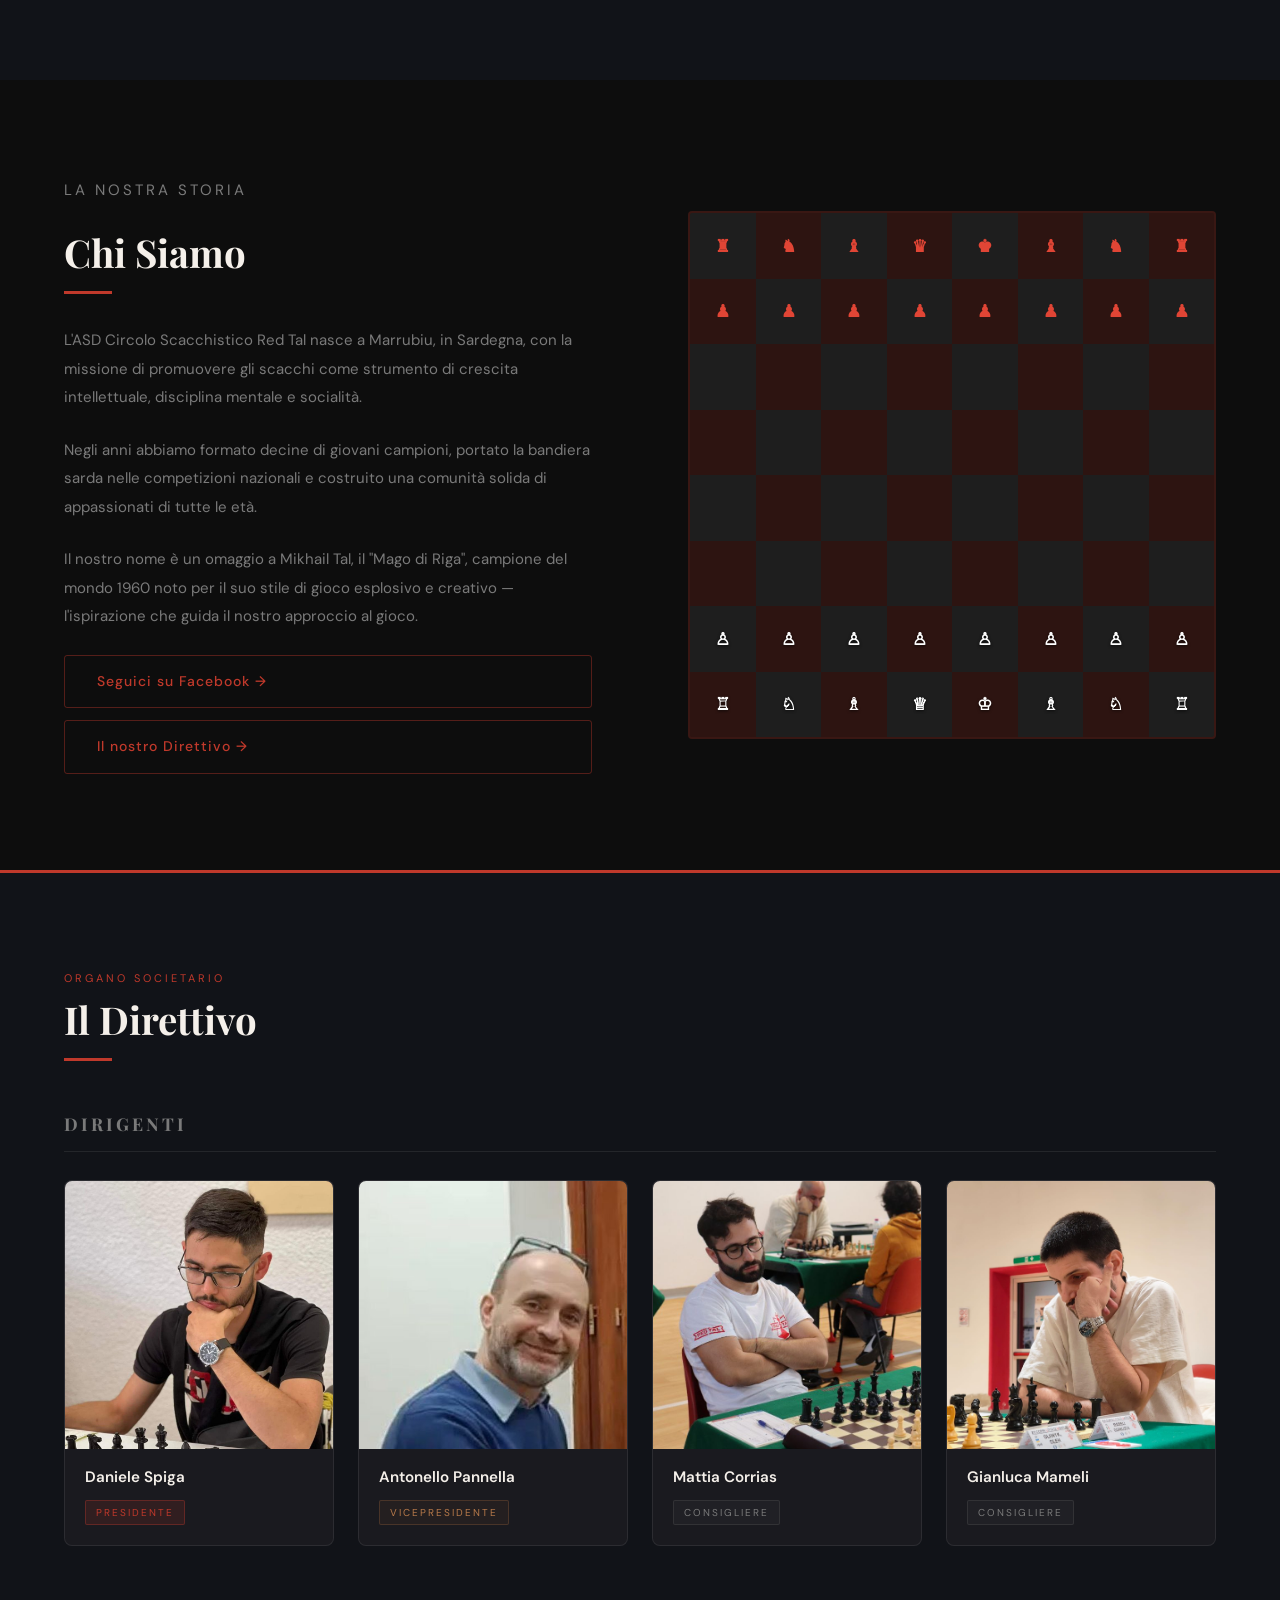
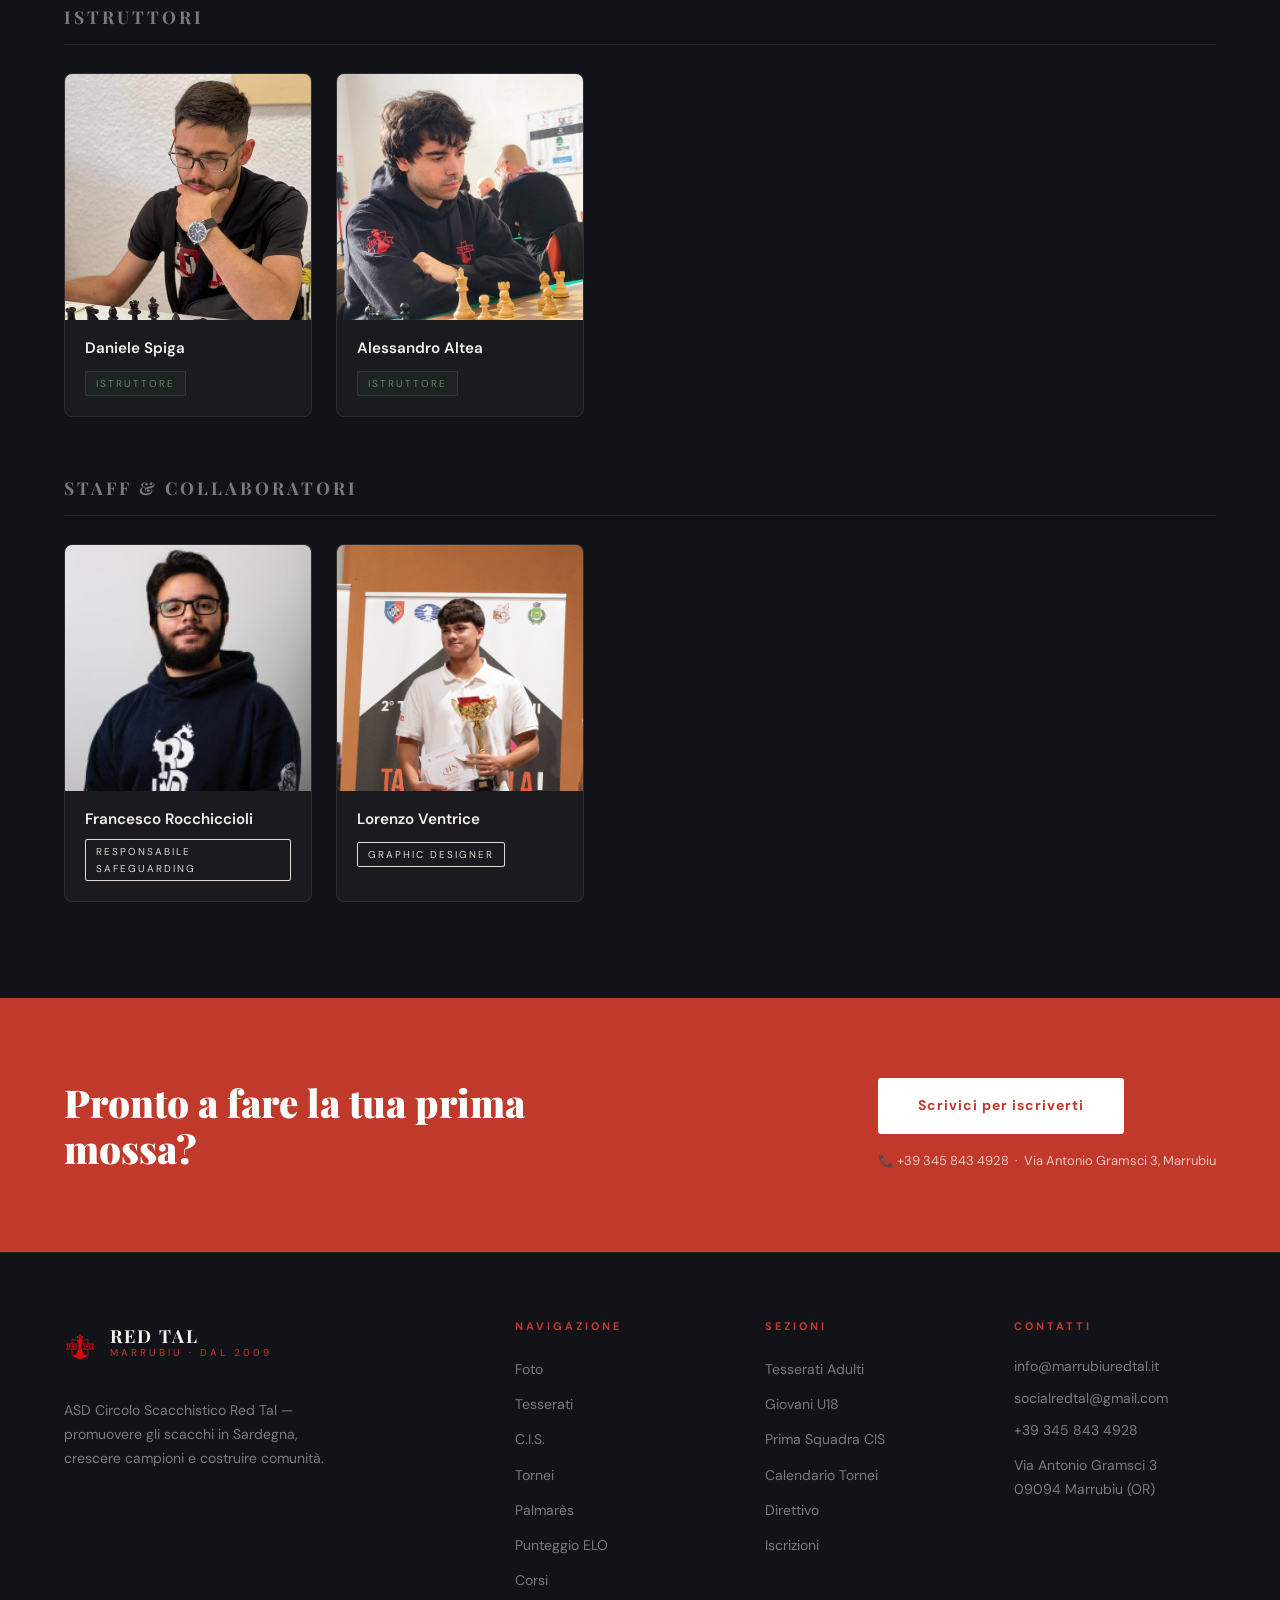
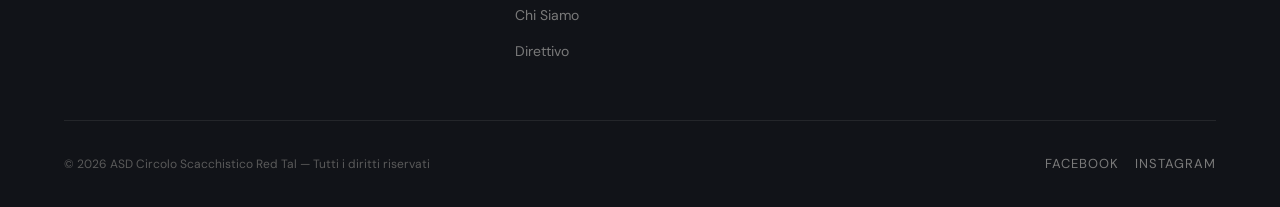
==== commit dde8849b: "html" ====
--- a/index.html
+++ b/index.html
@@ -100,7 +100,7 @@
       <h2 class="section-title">Photo Gallery</h2>
       <div class="divider"></div>
     </div>
-    <a href="https://www.instagram.com/red_tal_marrubiu/" target="_blank" rel="noopener" class="see-all">Altre foto su Instagram →</a>
+    <a href="https://www.instagram.com/red_tal_marrubiu/" target="_blank" rel="noopener" class="see-all">Vedi nel dettaglio su Instagram →</a>
   </div>
 
   <div class="galleria fade-up">
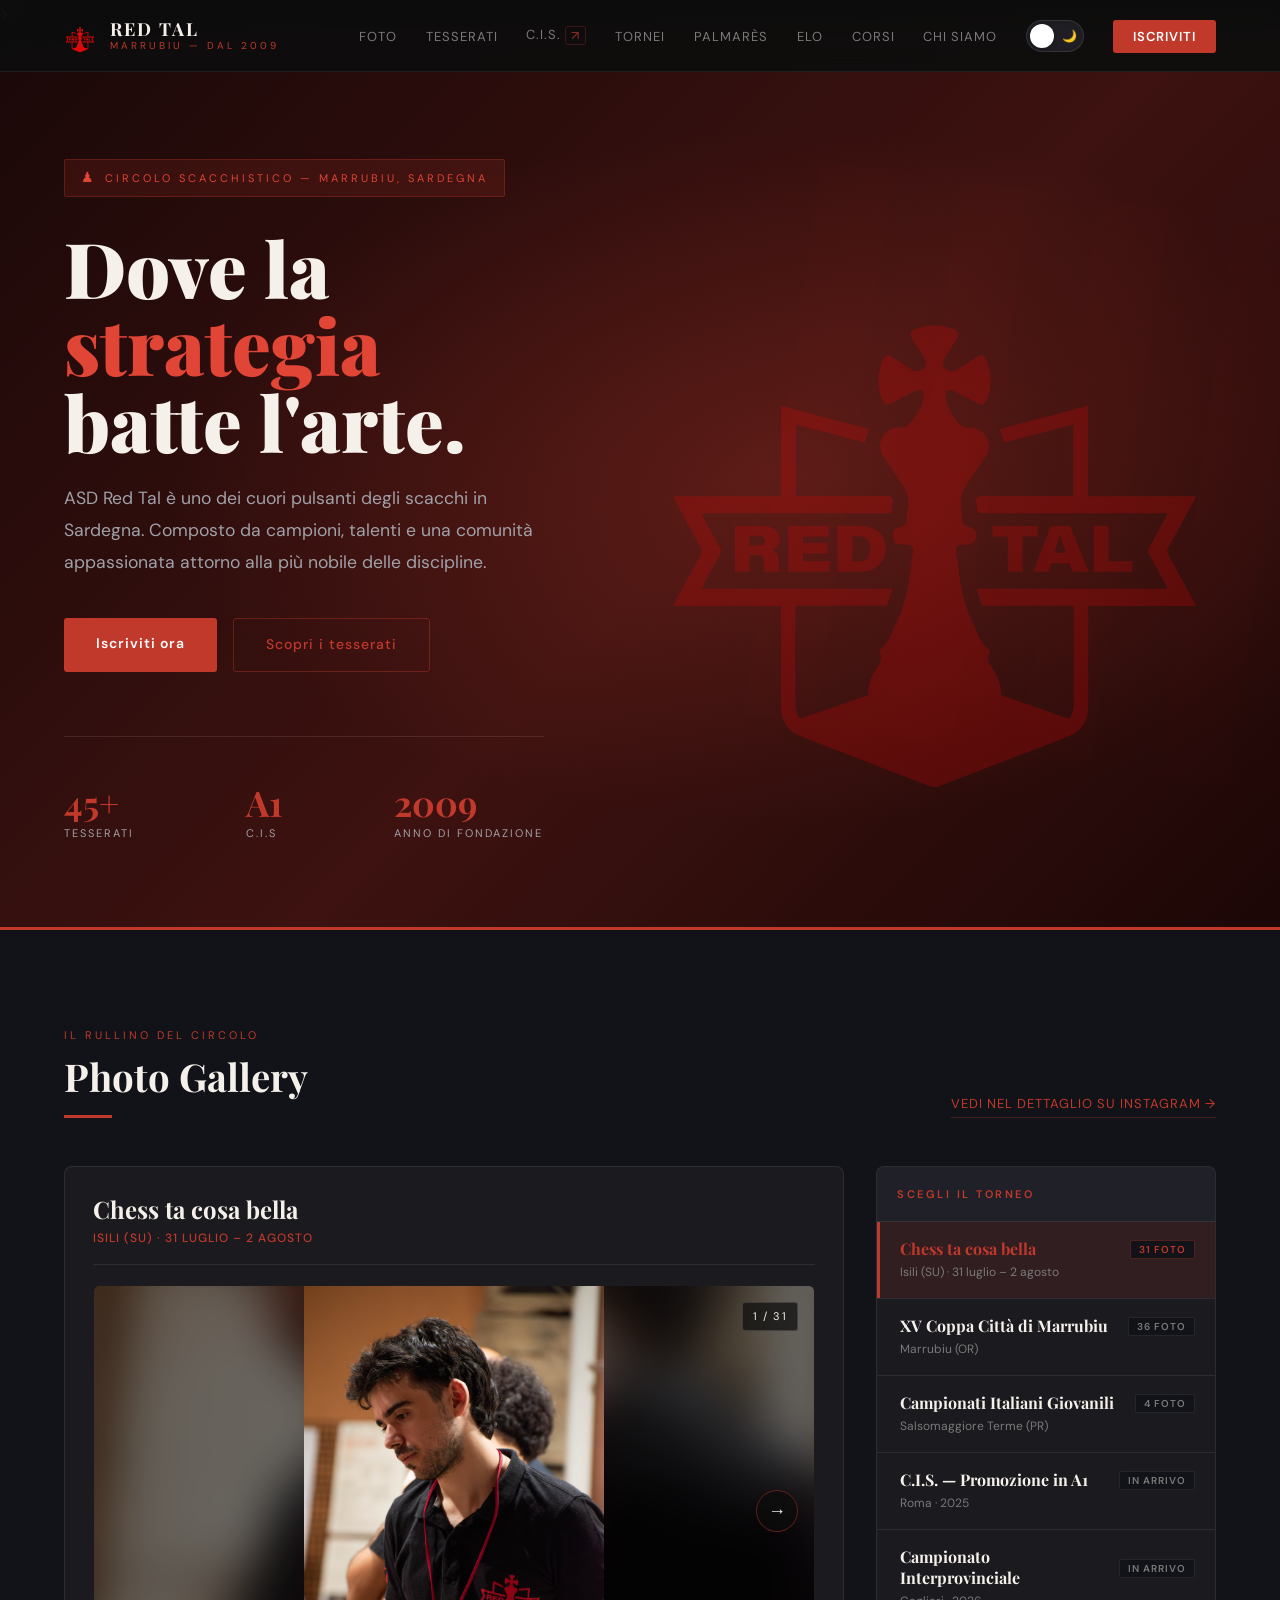
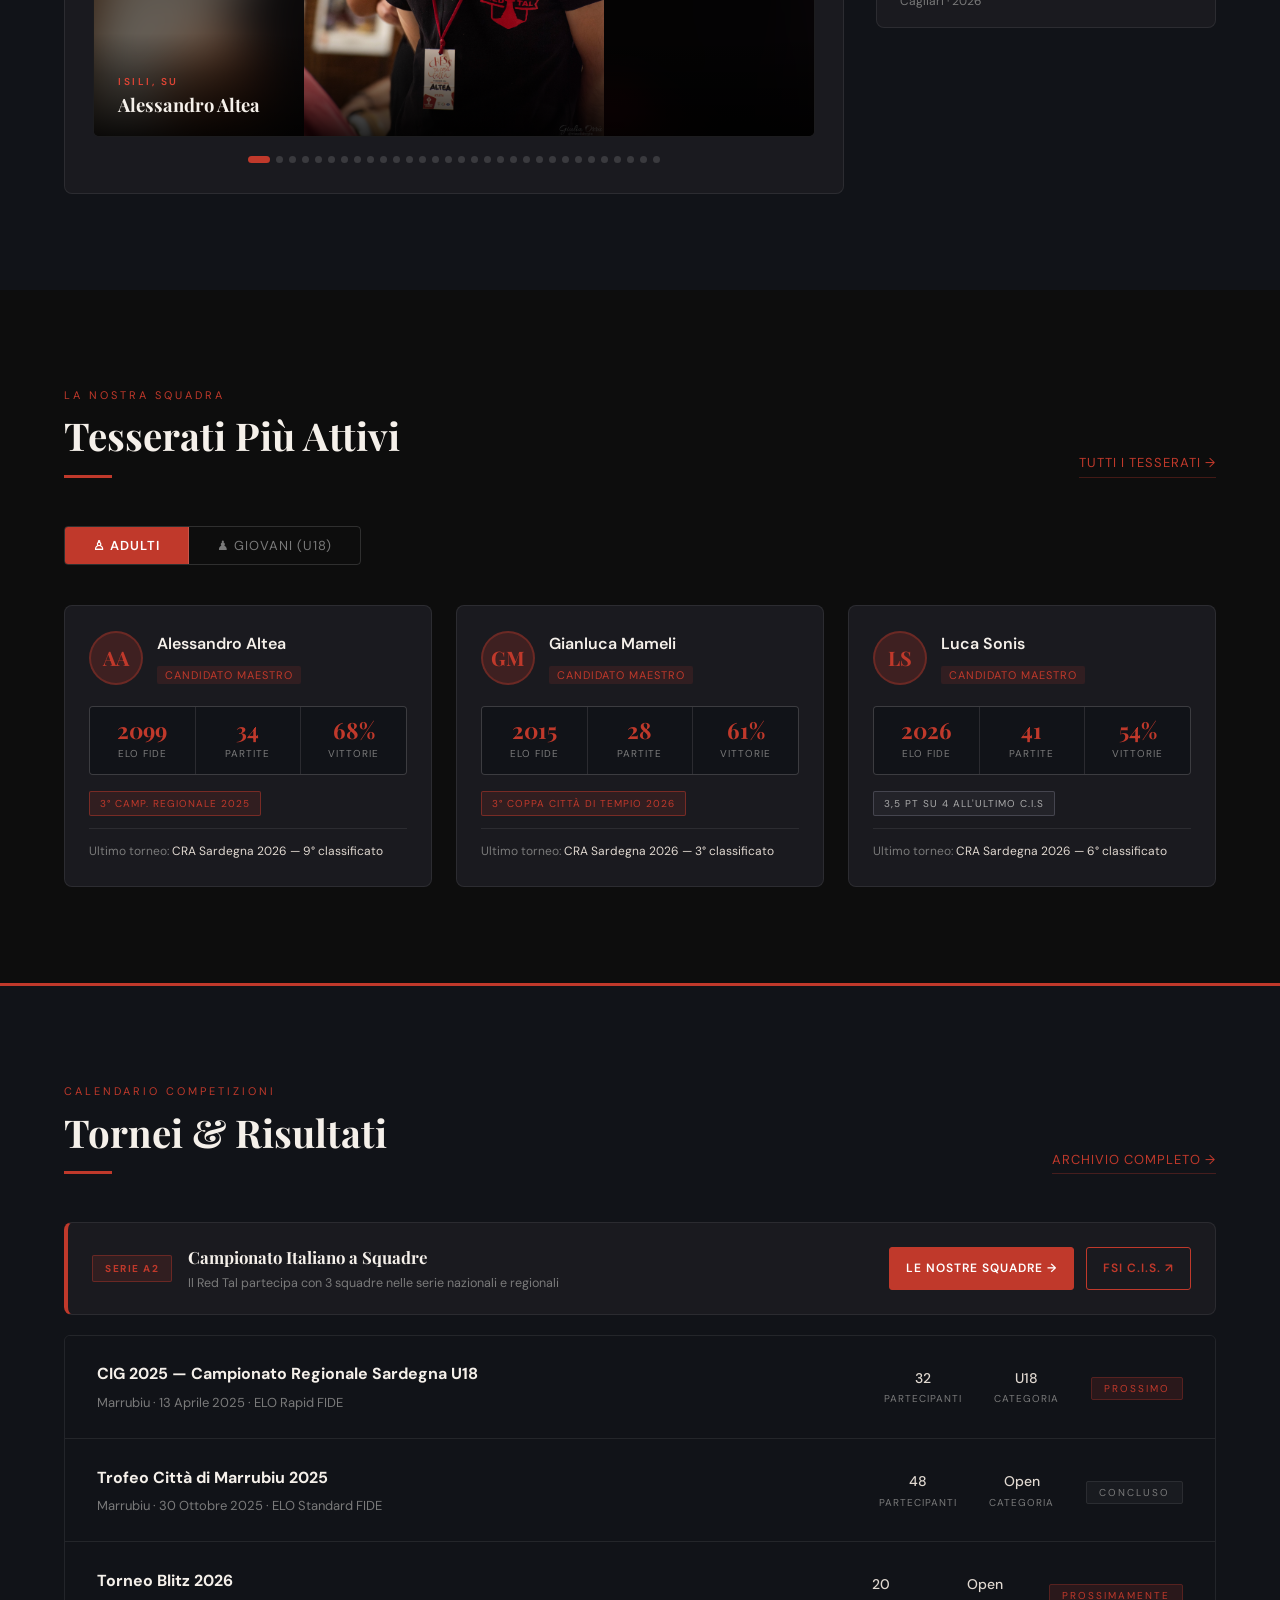
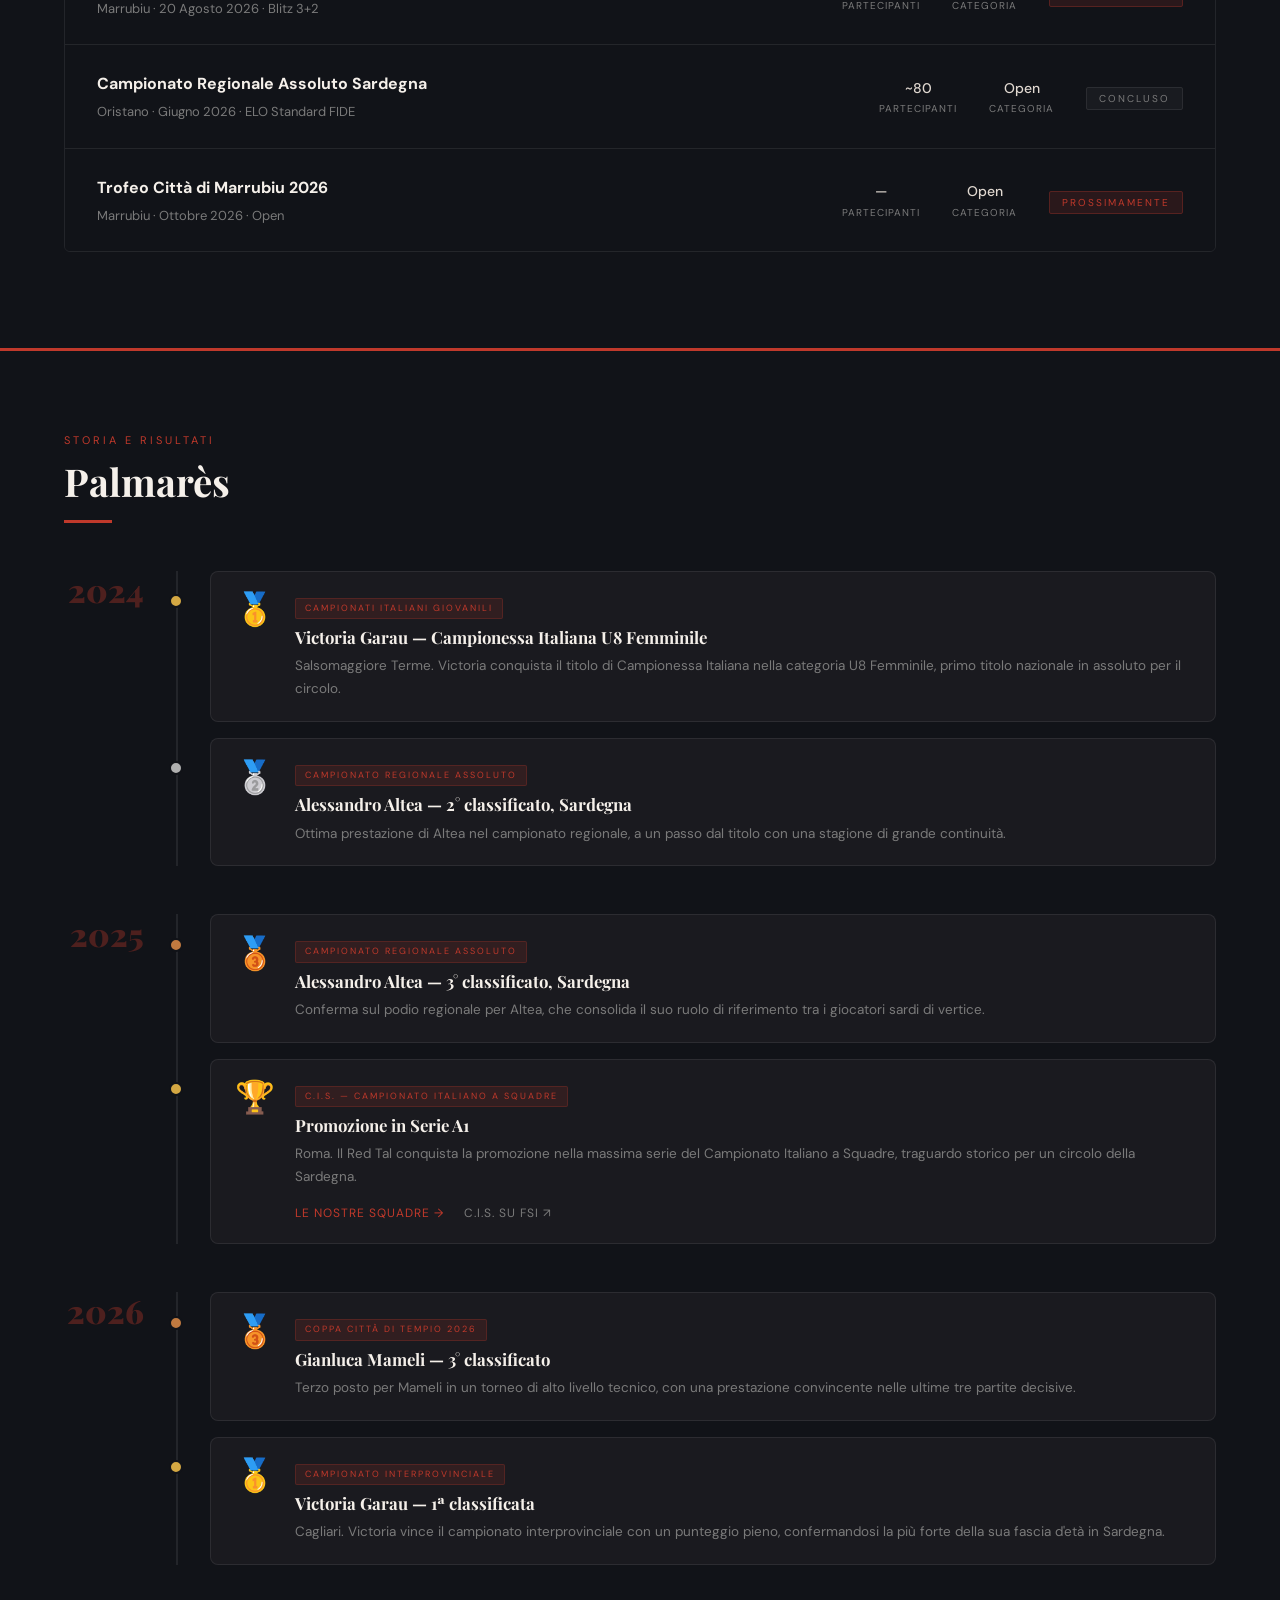
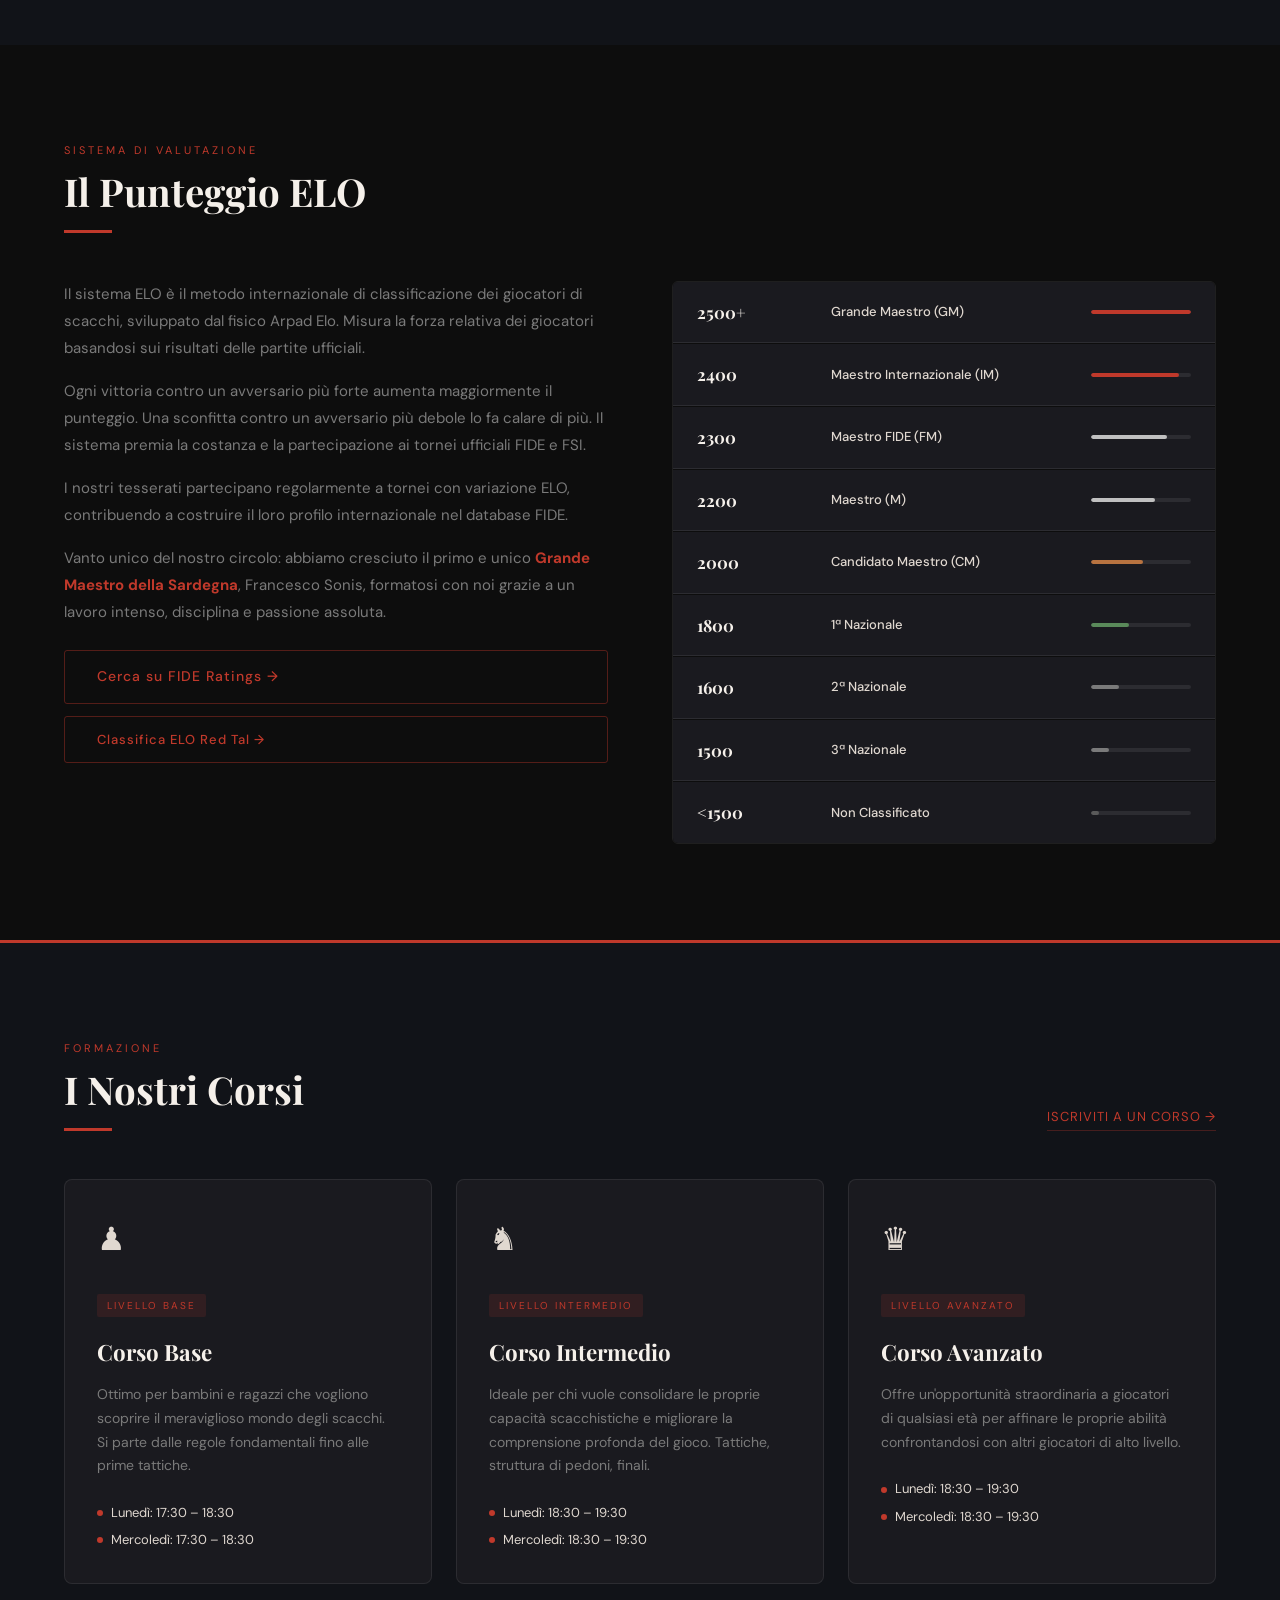
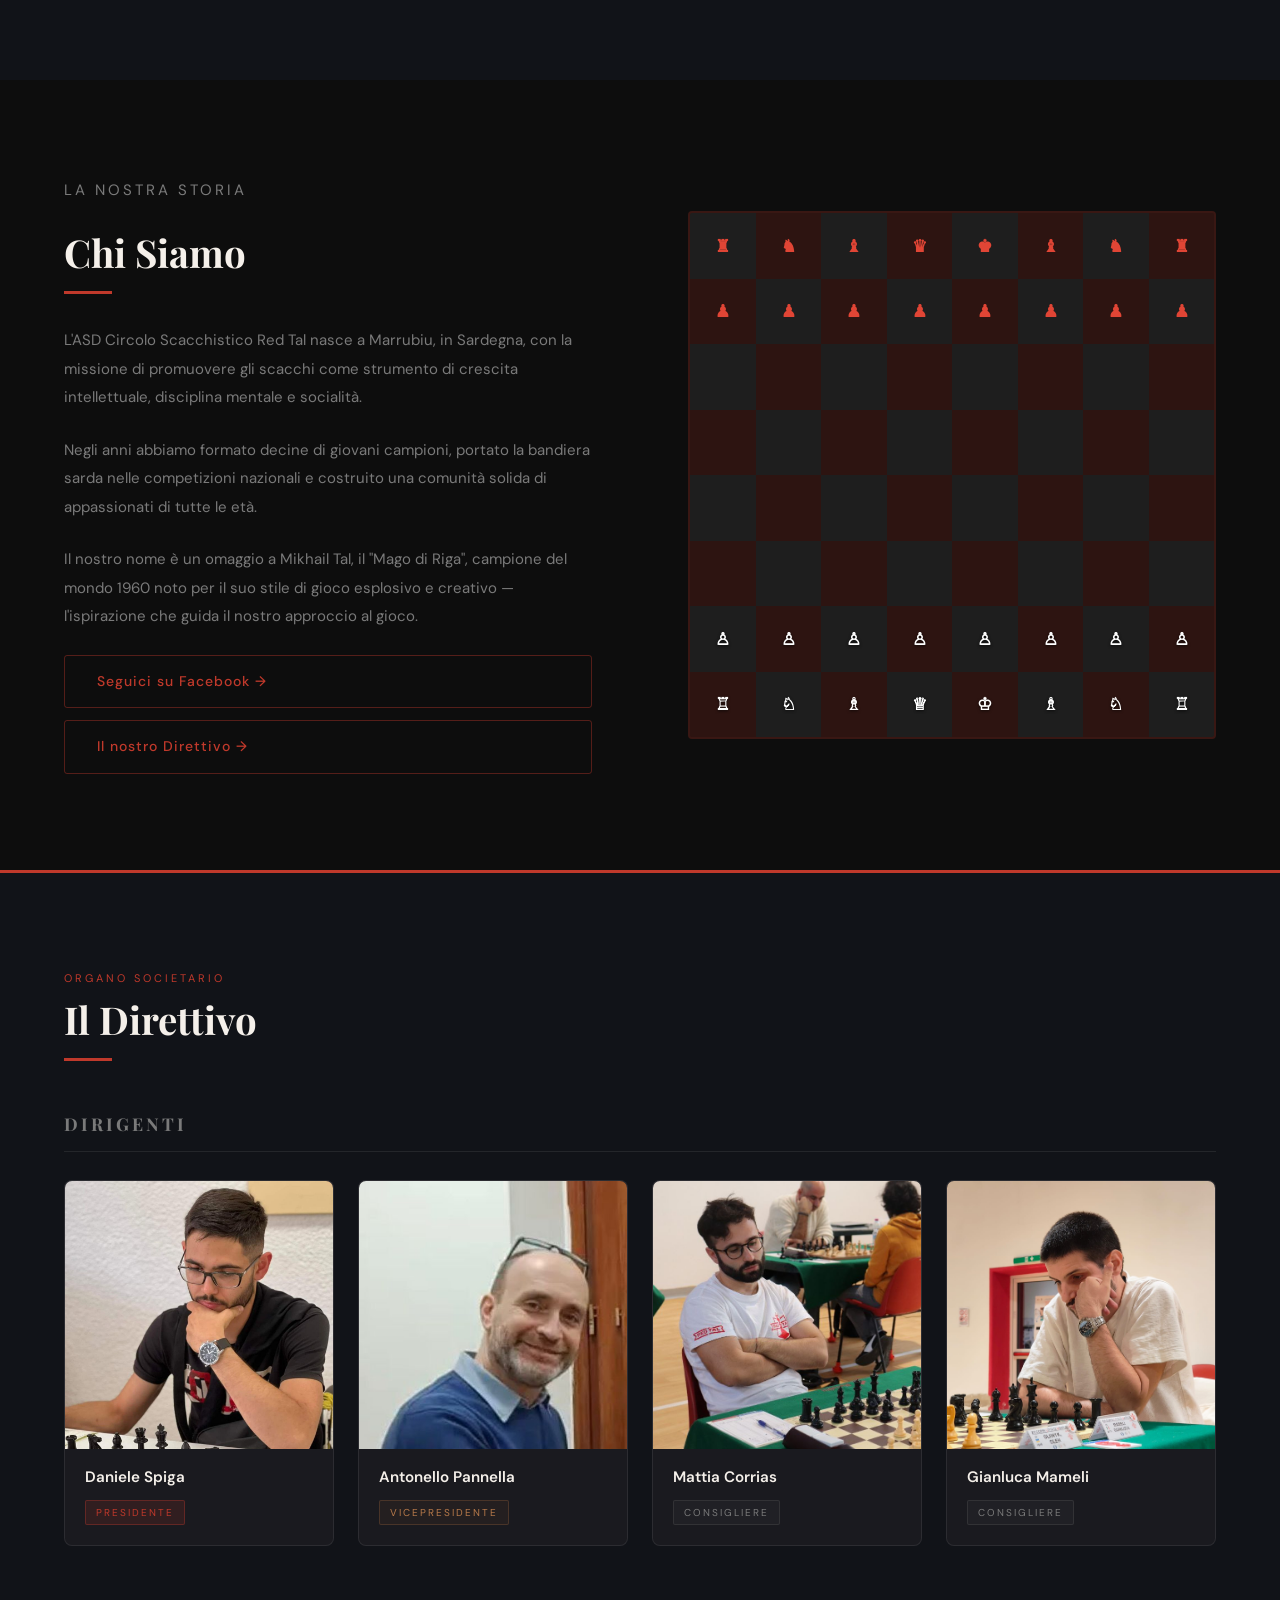
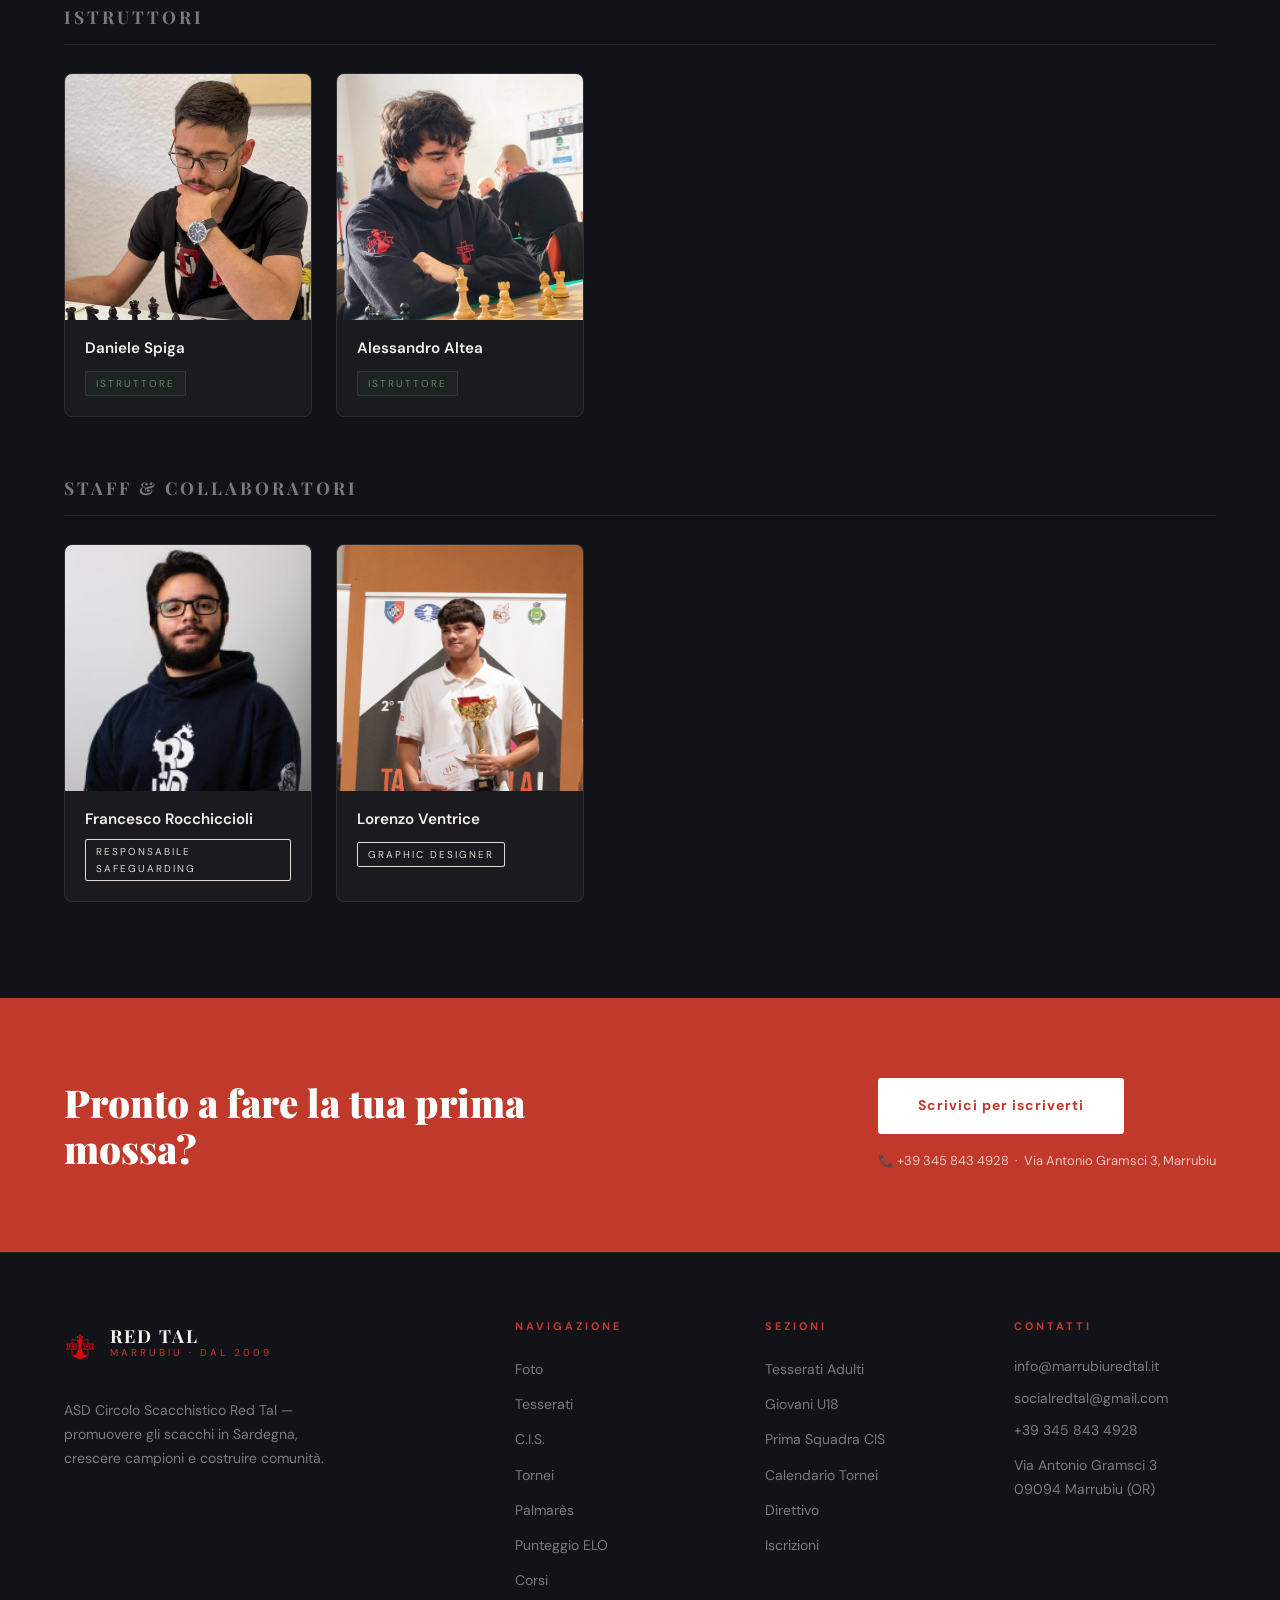
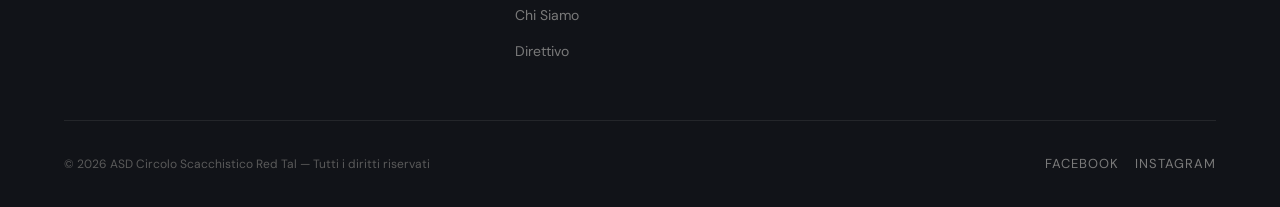
==== commit cf570beb: "cig" ====
--- a/index.html
+++ b/index.html
@@ -721,6 +721,15 @@
               </div>
               <div class="gal-slide">
                 <div class="gal-blur"></div>
+                <img src="img/ventri12.JPG" alt="Lorenzo Ventrice">
+                <div class="gal-placeholder">♞</div>
+                <div class="gal-caption">
+                  <span class="gal-caption-place">Marrubiu, OR</span>
+                  <span class="gal-caption-title">Lorenzo Ventrice alla premiazione</span>
+                </div>
+              </div>
+              <div class="gal-slide">
+                <div class="gal-blur"></div>
                 <img src="img/ale4.JPG" alt="Alessandro Altea">
                 <div class="gal-placeholder">♞</div>
                 <div class="gal-caption">
@@ -740,7 +749,7 @@
       <div class="gal-album" id="album-cig" role="tabpanel">
         <div class="gal-album-head">
           <h3>Campionati Italiani Giovanili</h3>
-          <p>Cagliari</p>
+          <p>Casteddu</p>
         </div>
         <div class="gal-viewer" tabindex="0">
           <div class="gal-track-wrap">
@@ -752,6 +761,33 @@
                 <div class="gal-caption">
                   <span class="gal-caption-place">Cagliari</span>
                   <span class="gal-caption-title">Lorenzo Ventrice</span>
+                </div>
+              </div>
+              <div class="gal-slide">
+                <div class="gal-blur"></div>
+                <img src="img/viky4.JPG" alt="Victoria Garau">
+                <div class="gal-placeholder">♞</div>
+                <div class="gal-caption">
+                  <span class="gal-caption-place">Cagliari</span>
+                  <span class="gal-caption-title">Victoria Garau</span>
+                </div>
+              </div>
+              <div class="gal-slide">
+                <div class="gal-blur"></div>
+                <img src="img/manu2.JPG" alt="Emanuele Cancedda">
+                <div class="gal-placeholder">♞</div>
+                <div class="gal-caption">
+                  <span class="gal-caption-place">Cagliari</span>
+                  <span class="gal-caption-title">Emanuele Cancedda</span>
+                </div>
+              </div>
+              <div class="gal-slide">
+                <div class="gal-blur"></div>
+                <img src="img/viky5.JPG" alt="Victoria Garau">
+                <div class="gal-placeholder">♞</div>
+                <div class="gal-caption">
+                  <span class="gal-caption-place">Cagliari</span>
+                  <span class="gal-caption-title">Victoria Garau alla premiazione</span>
                 </div>
               </div>
             </div>
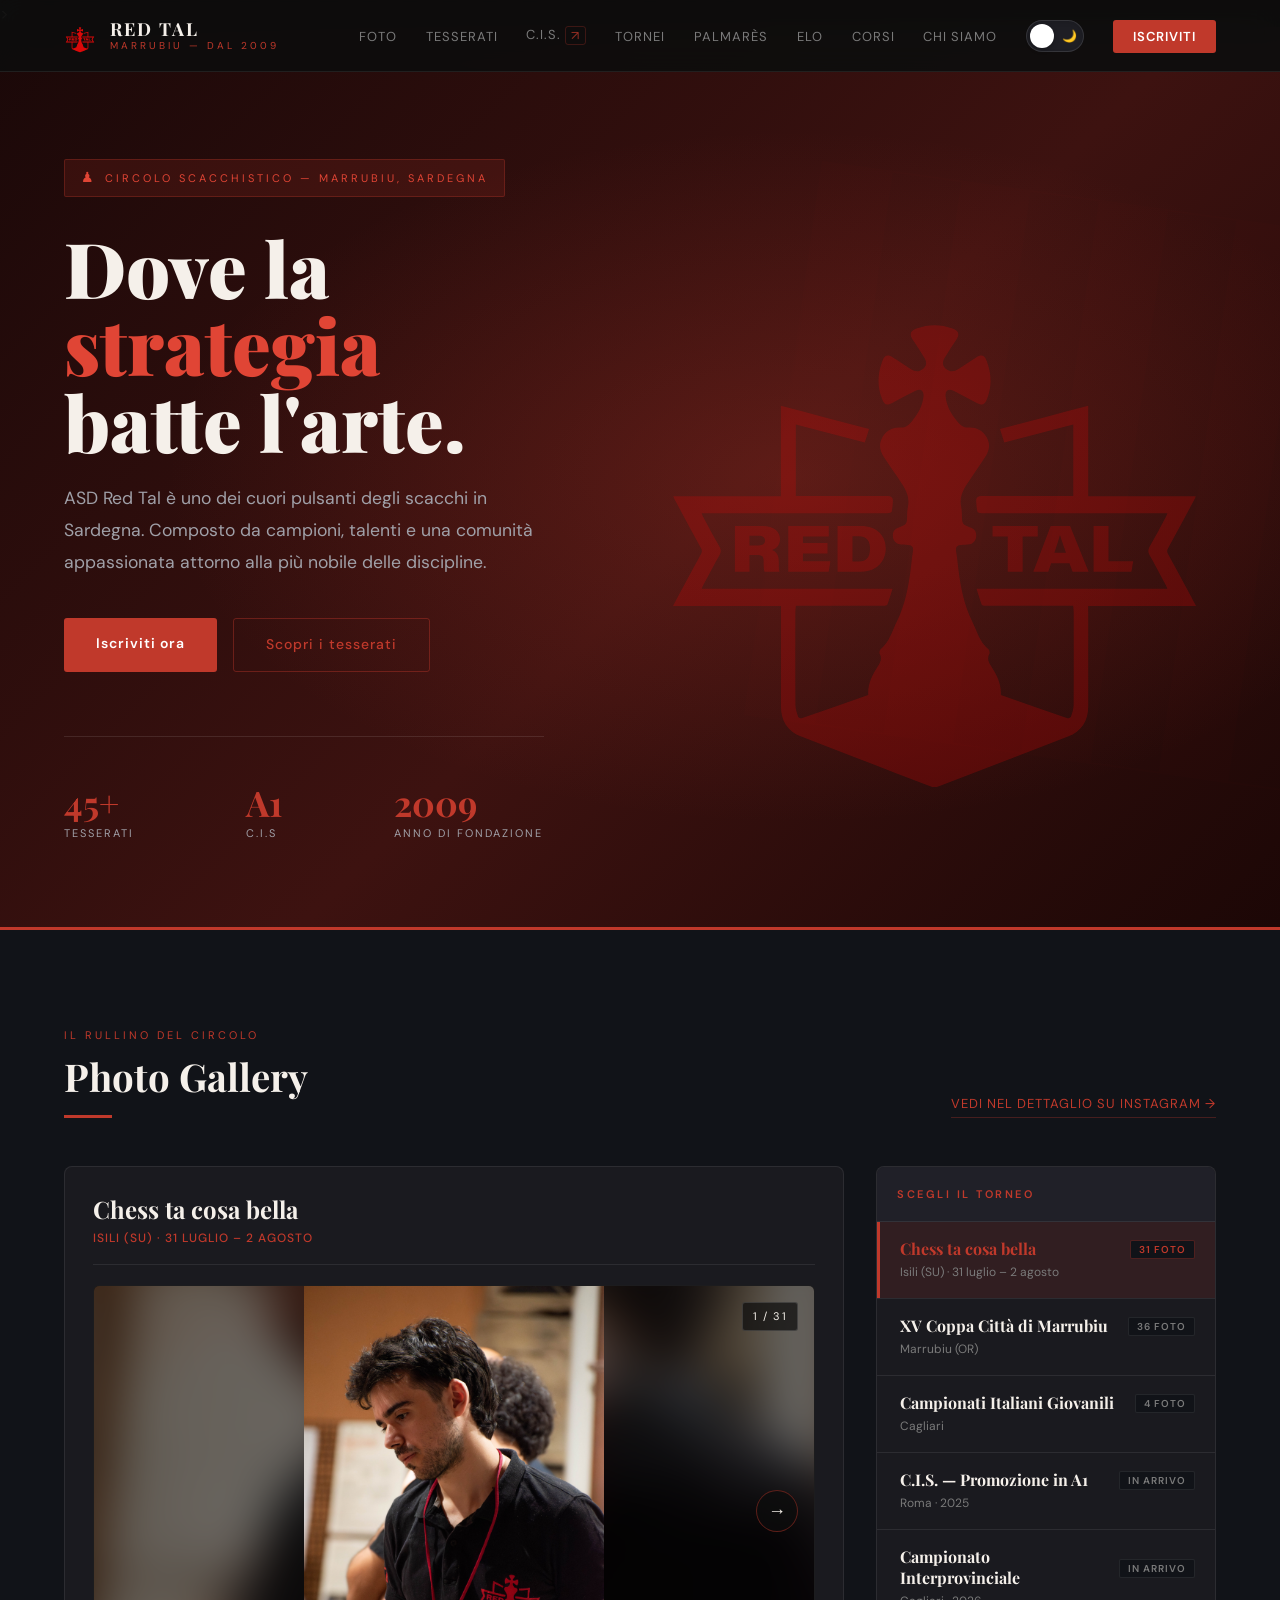
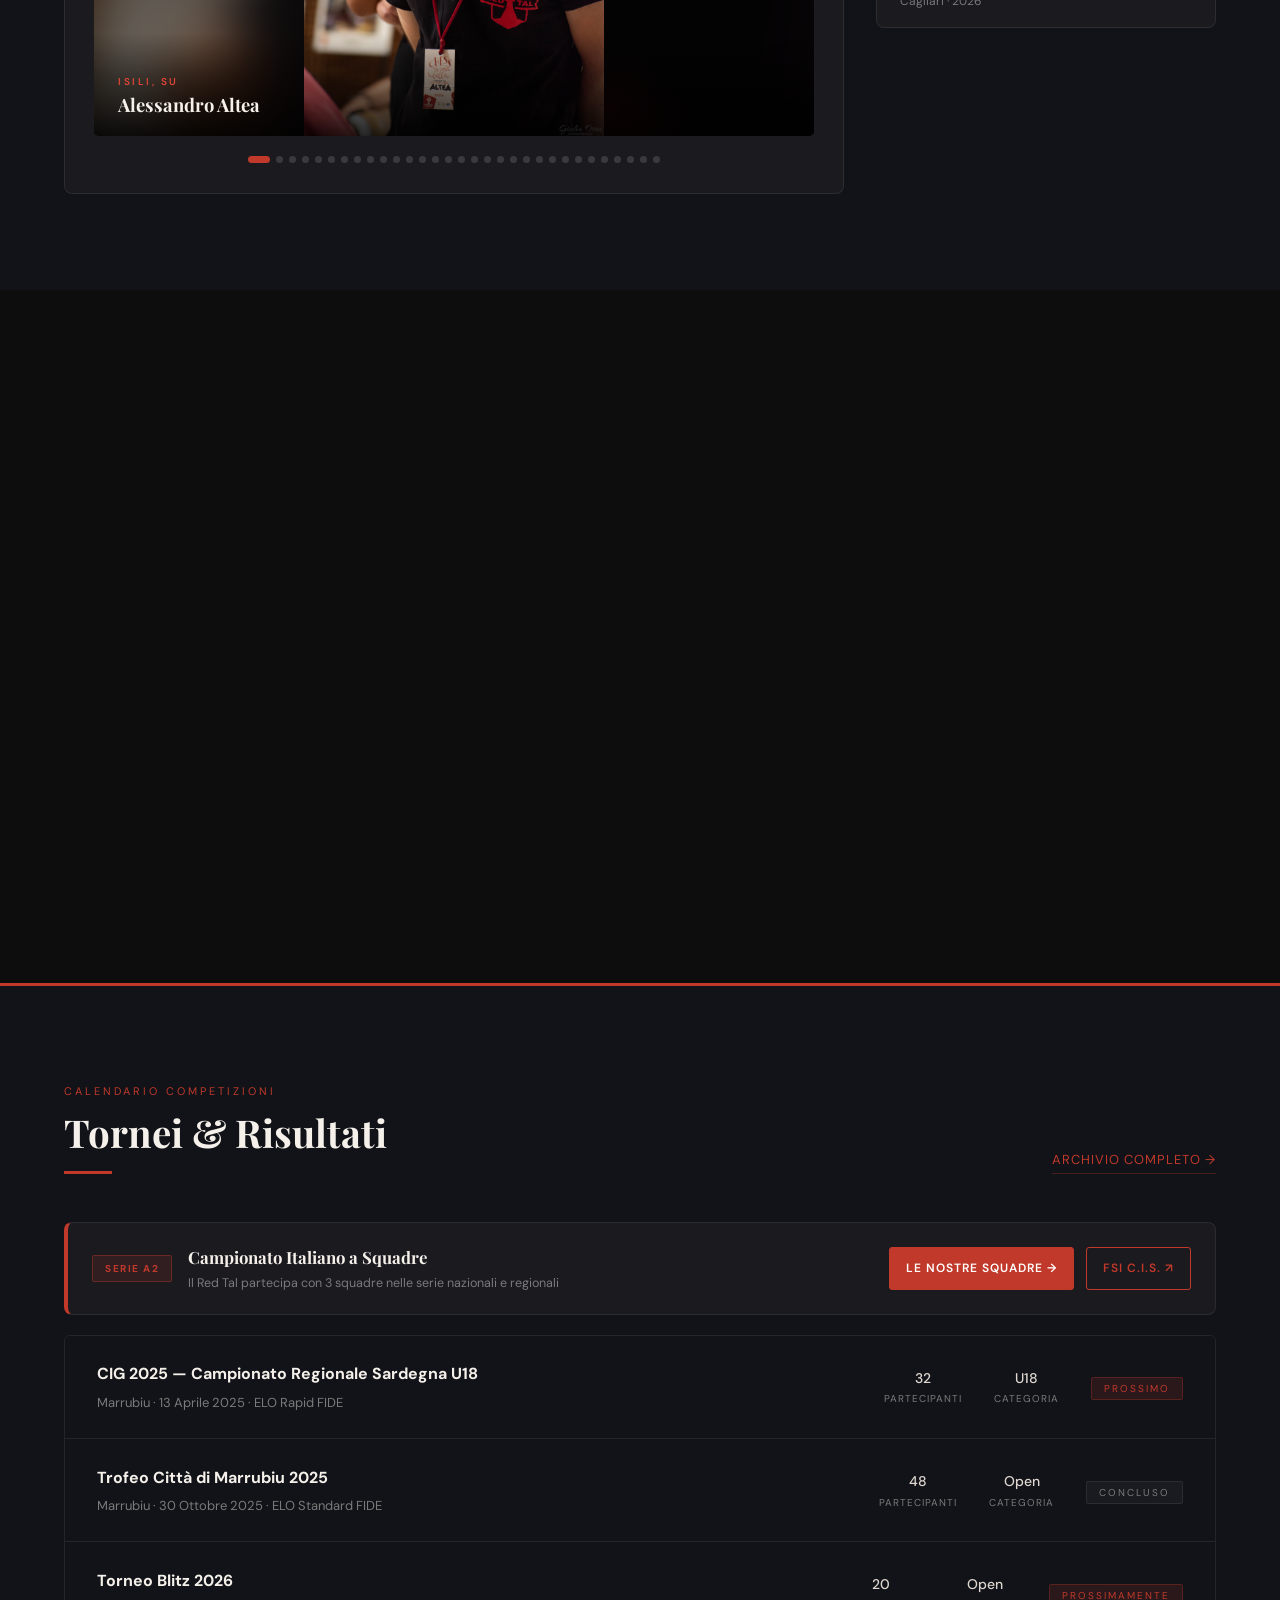
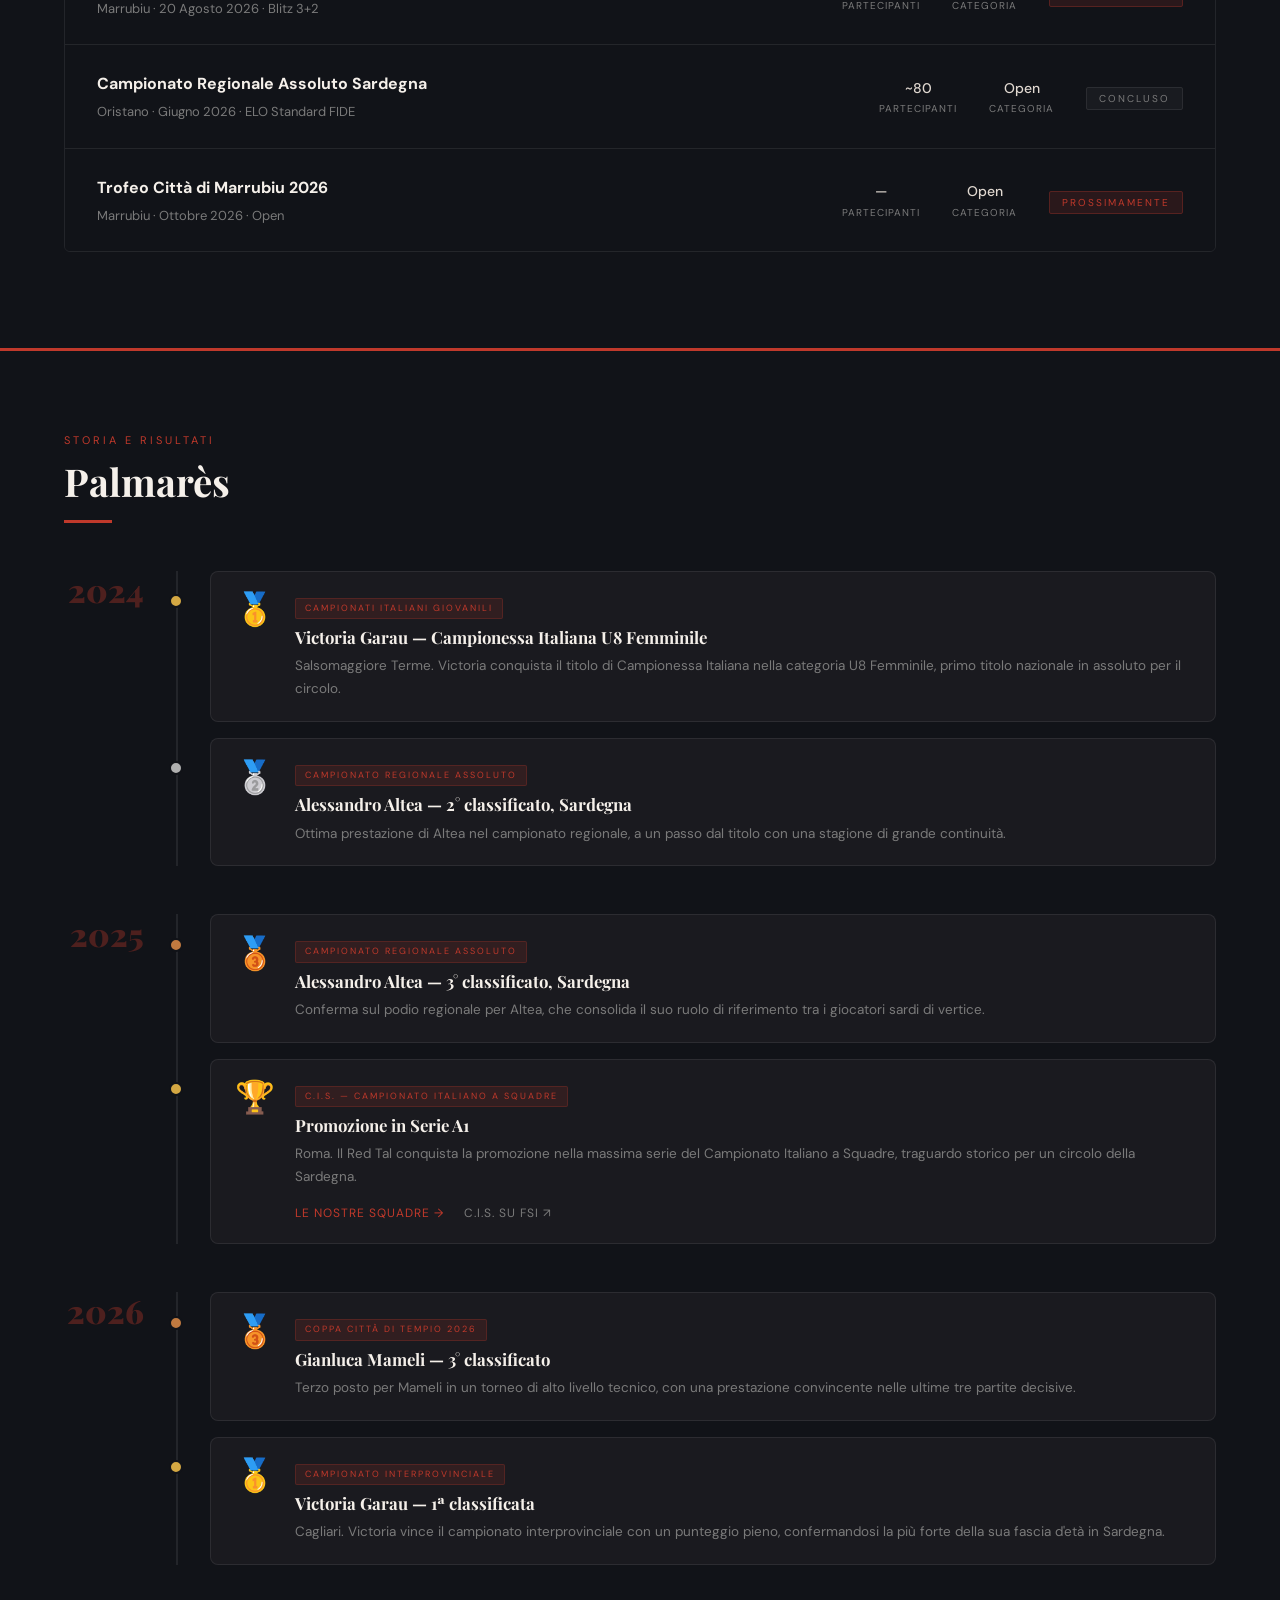
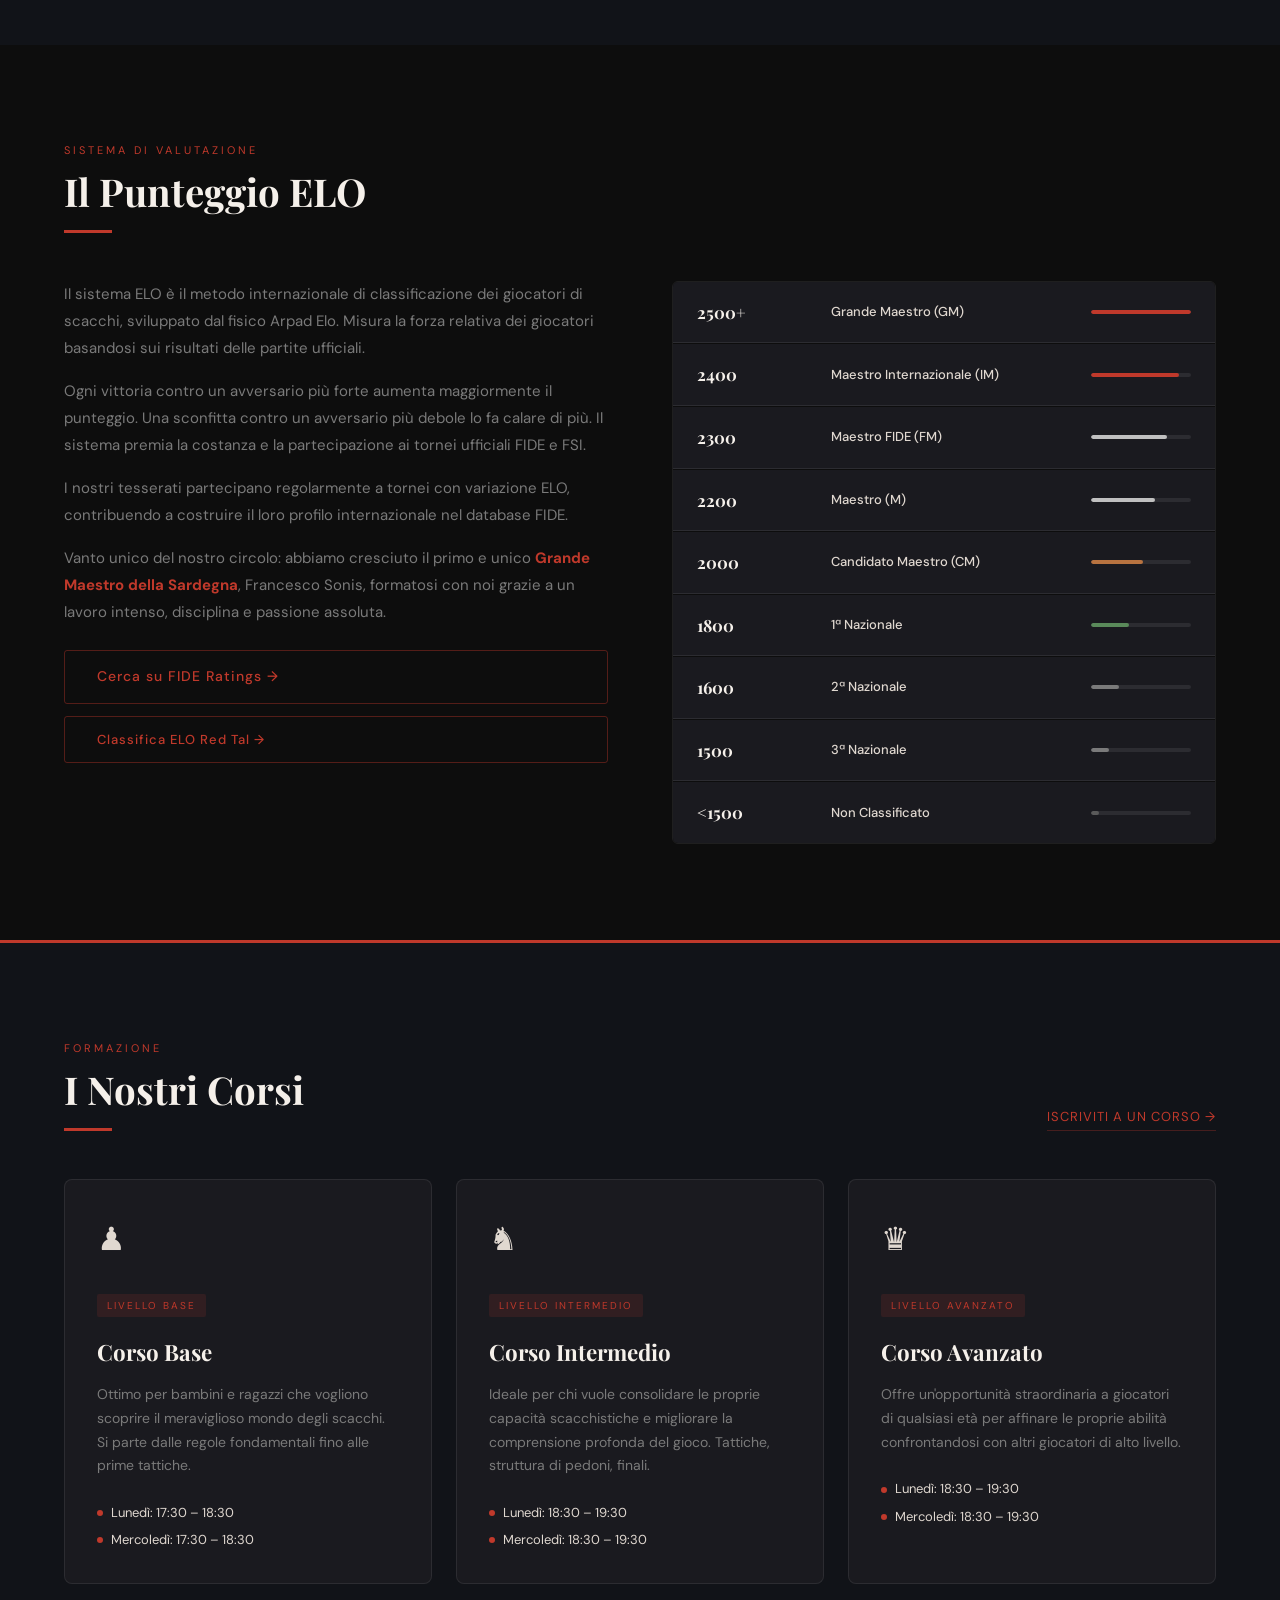
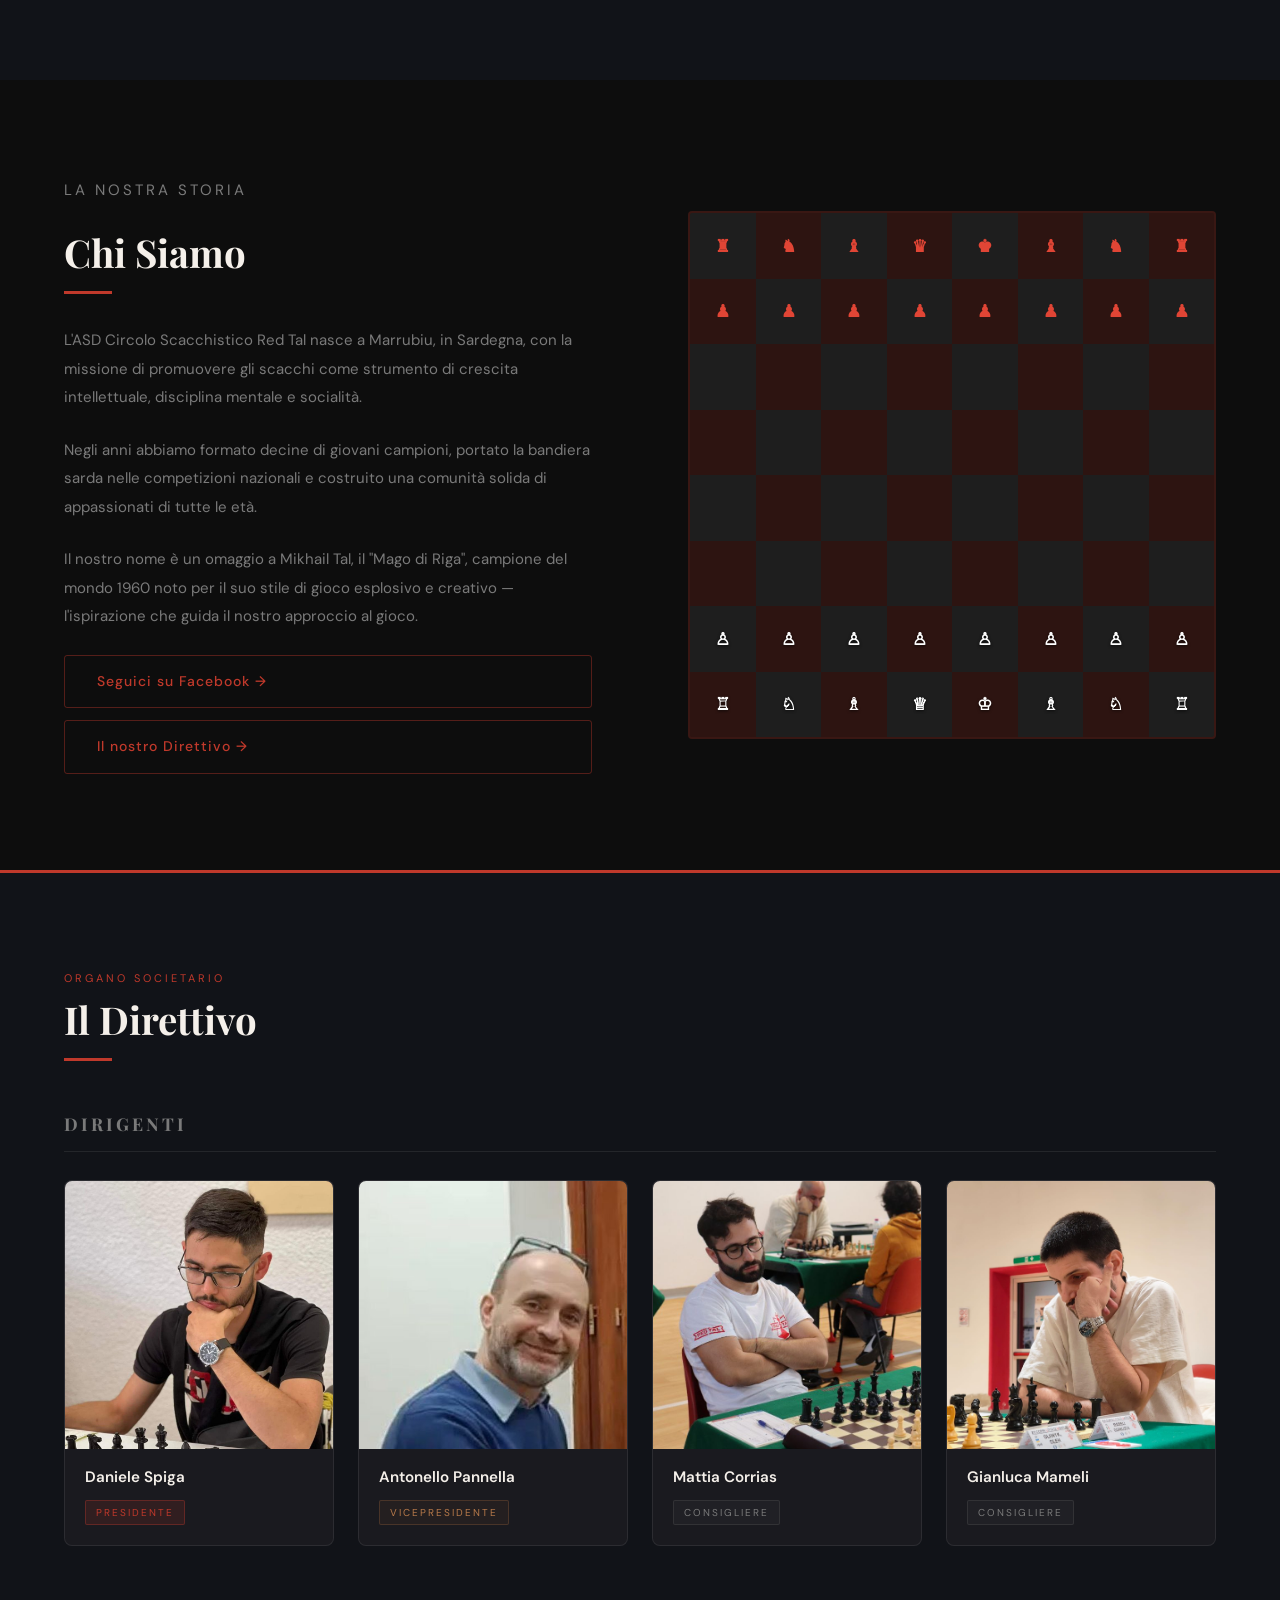
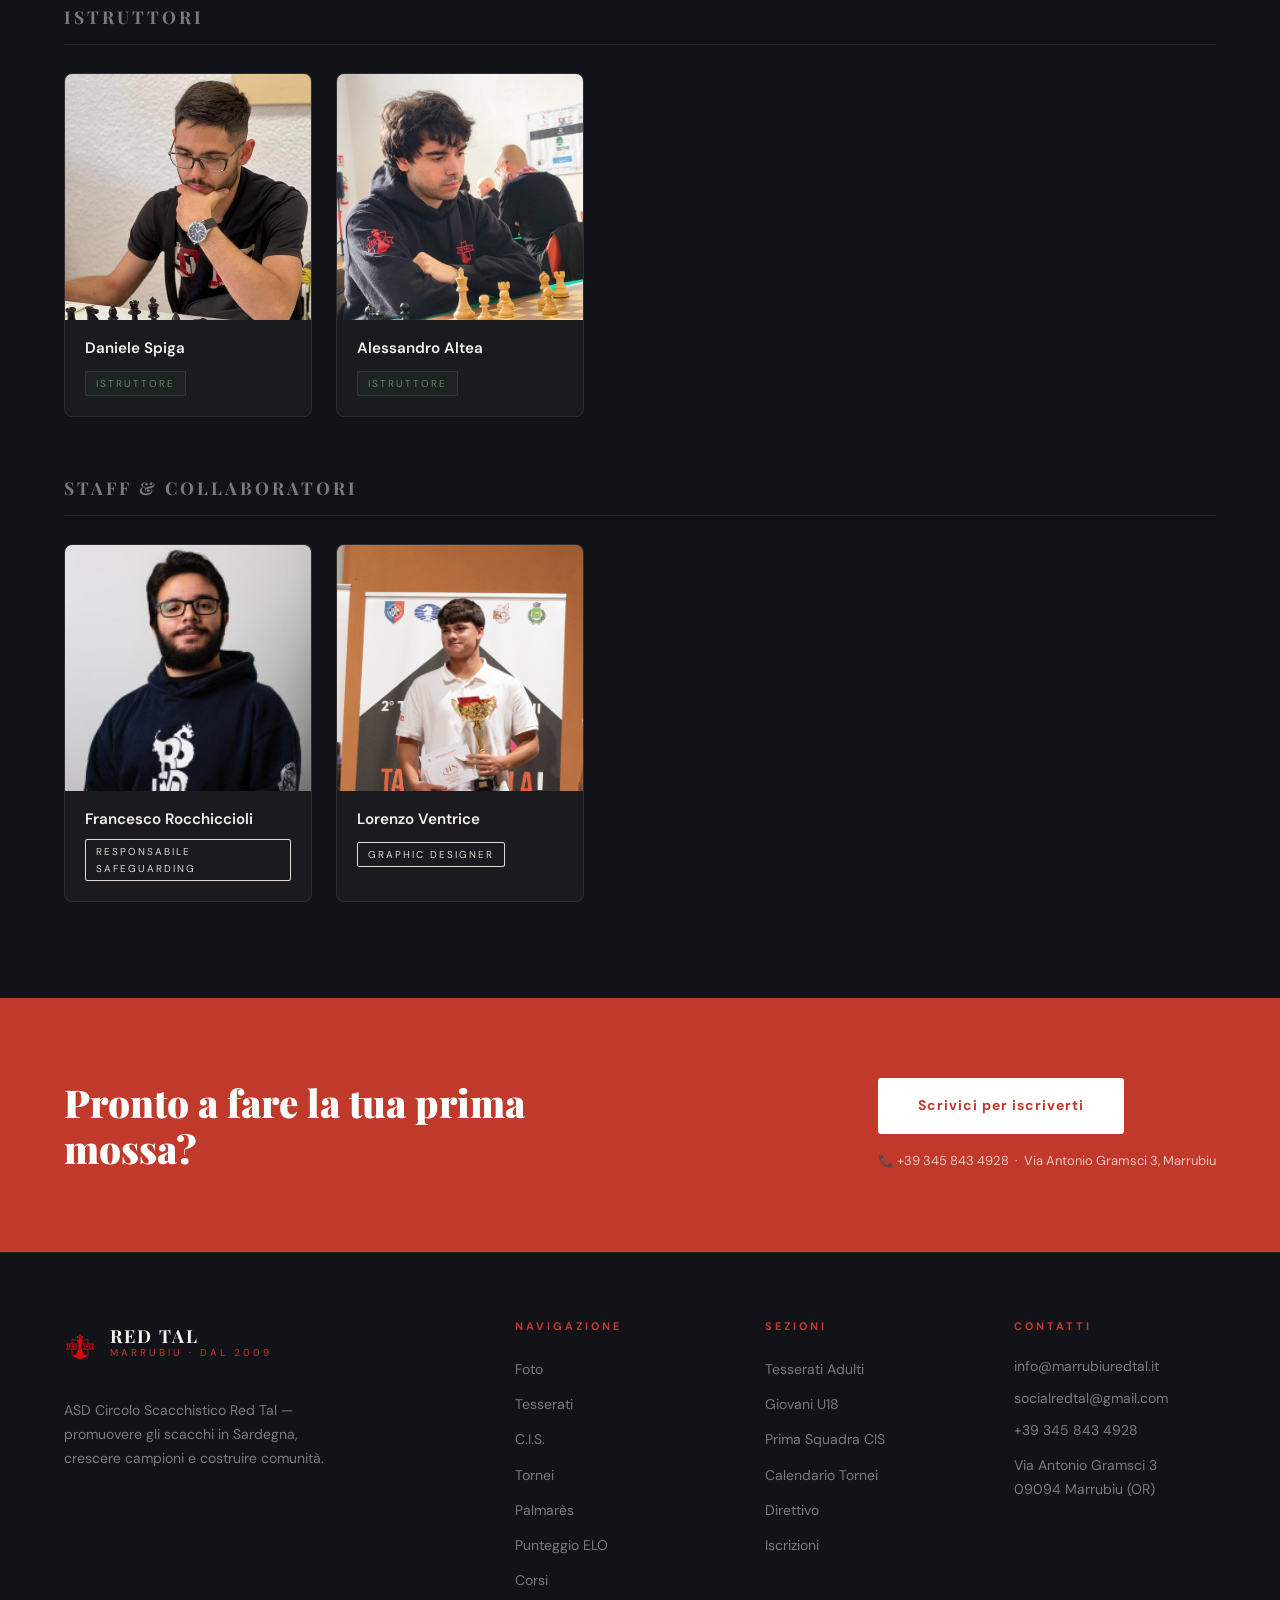
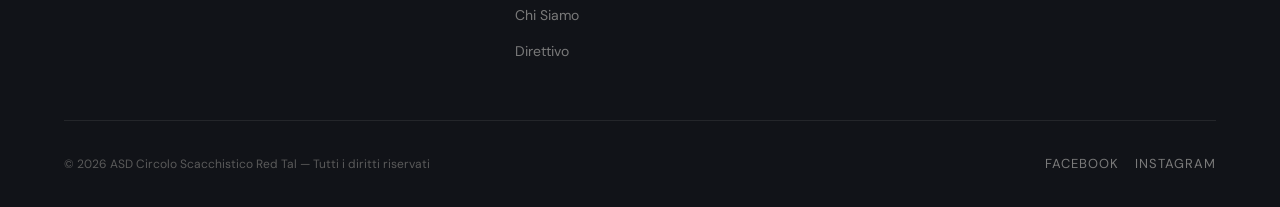
==== commit 8307707f: "html" ====
--- a/index.html
+++ b/index.html
@@ -749,7 +749,7 @@
       <div class="gal-album" id="album-cig" role="tabpanel">
         <div class="gal-album-head">
           <h3>Campionati Italiani Giovanili</h3>
-          <p>Casteddu</p>
+          <p>Cagliari</p>
         </div>
         <div class="gal-viewer" tabindex="0">
           <div class="gal-track-wrap">
@@ -863,7 +863,7 @@
           <button class="gal-item" role="tab" aria-selected="false" data-target="album-cig">
             <span class="gal-item-name">Campionati Italiani Giovanili</span>
             <span class="gal-item-count"></span>
-            <span class="gal-item-meta">Salsomaggiore Terme (PR)</span>
+            <span class="gal-item-meta"> Cagliari</span>
           </button>
         </li>
         <li>
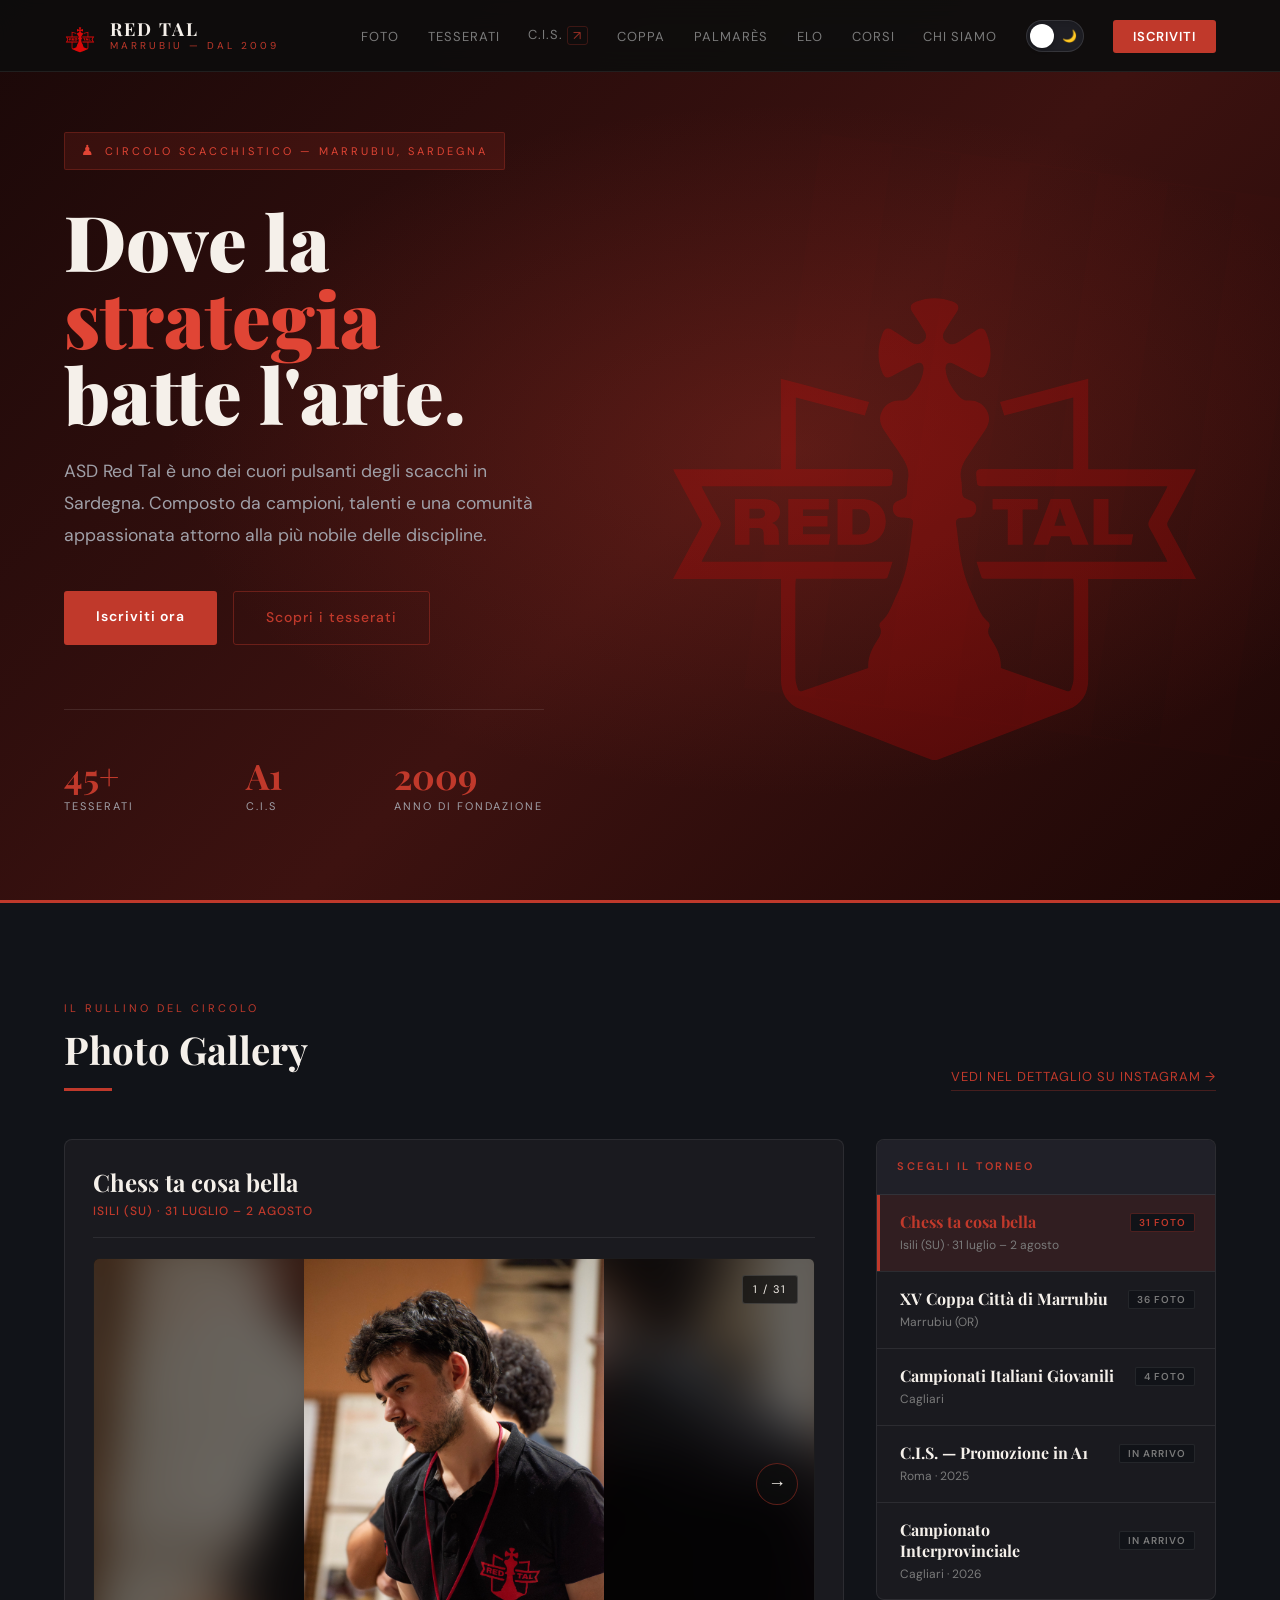
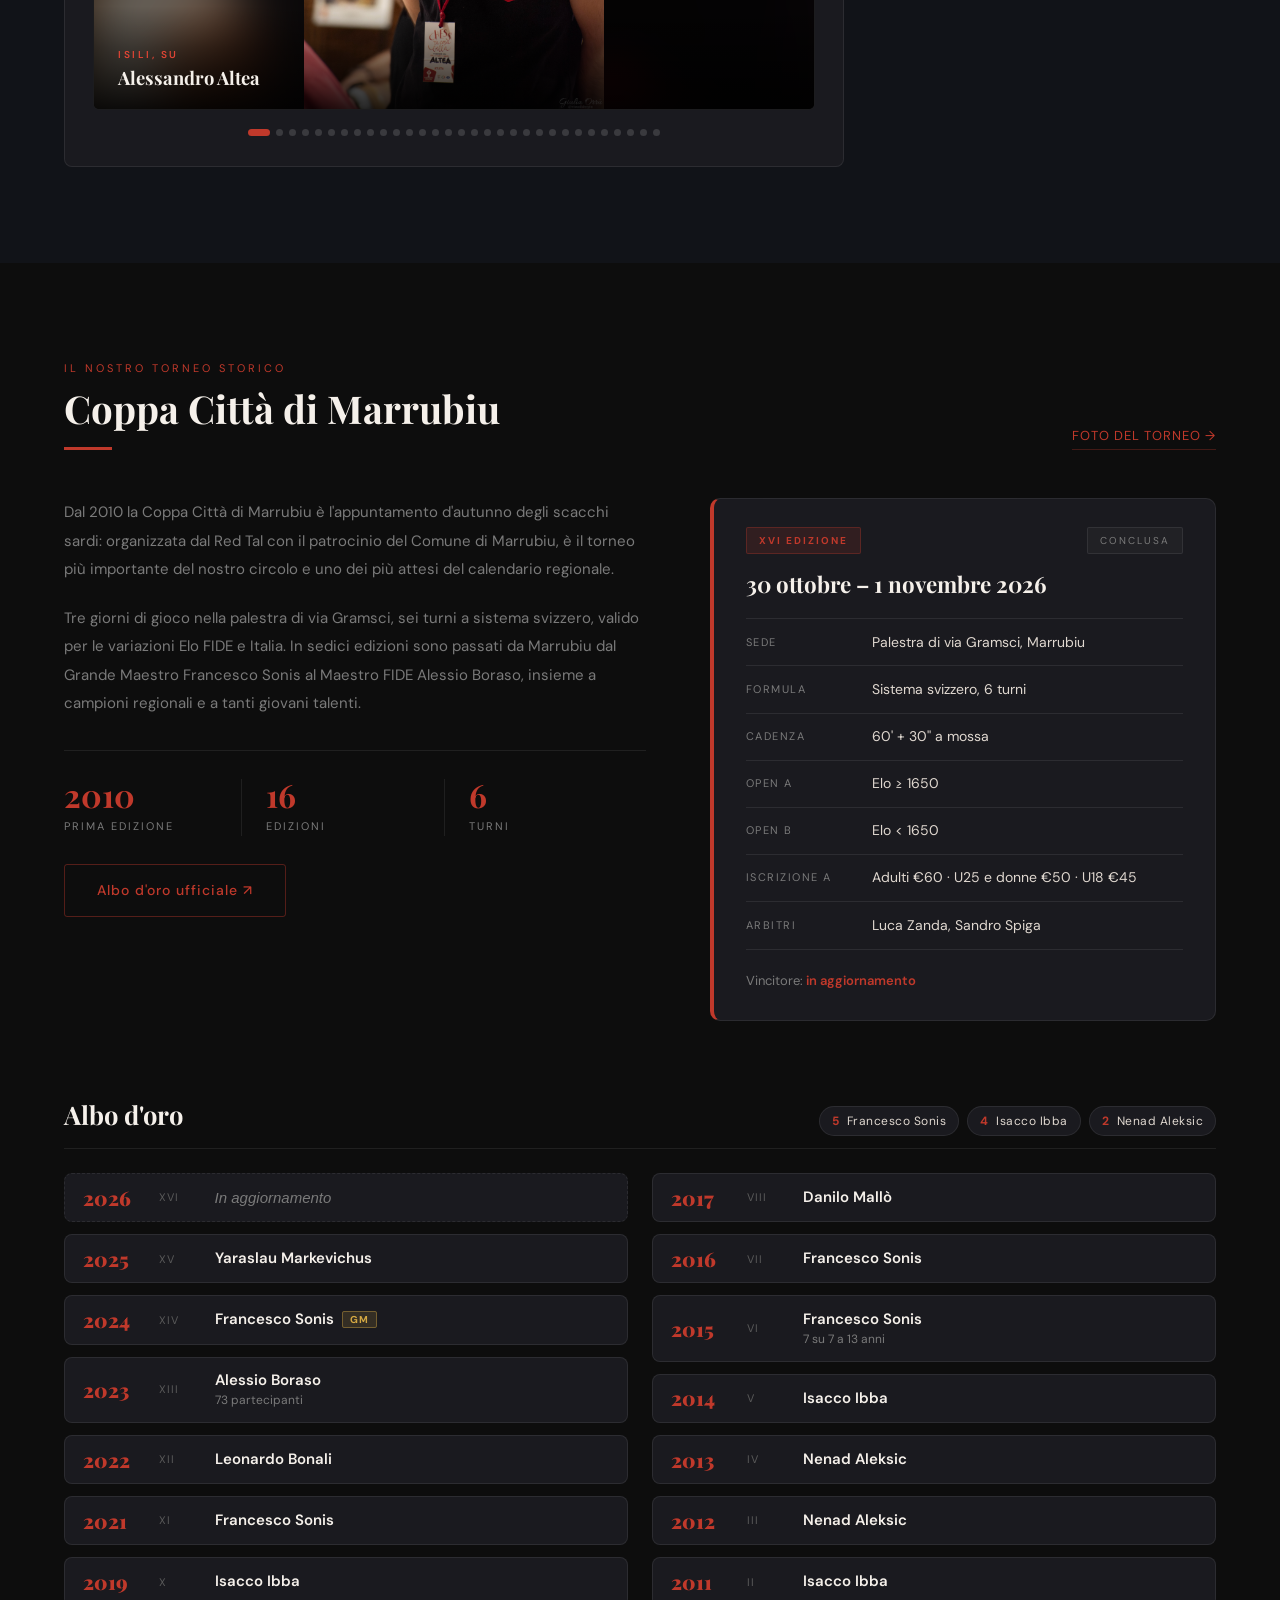
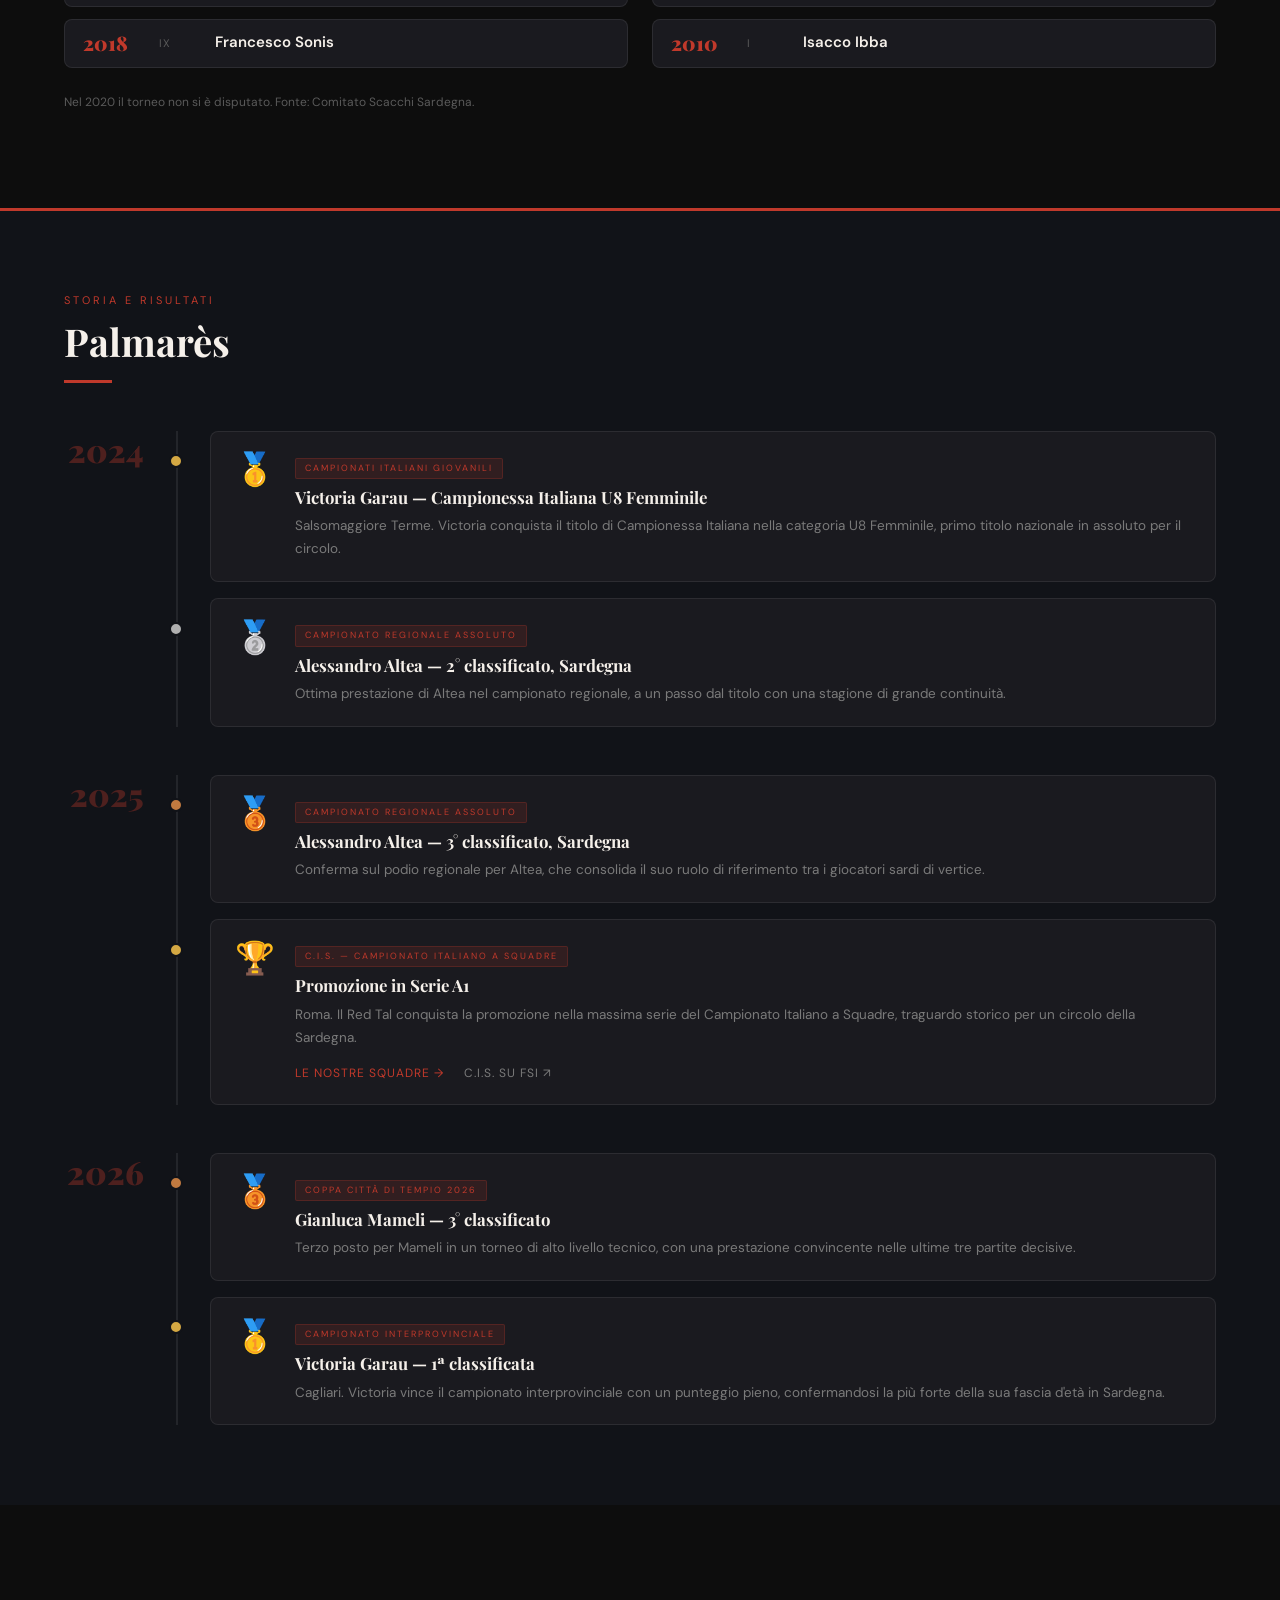
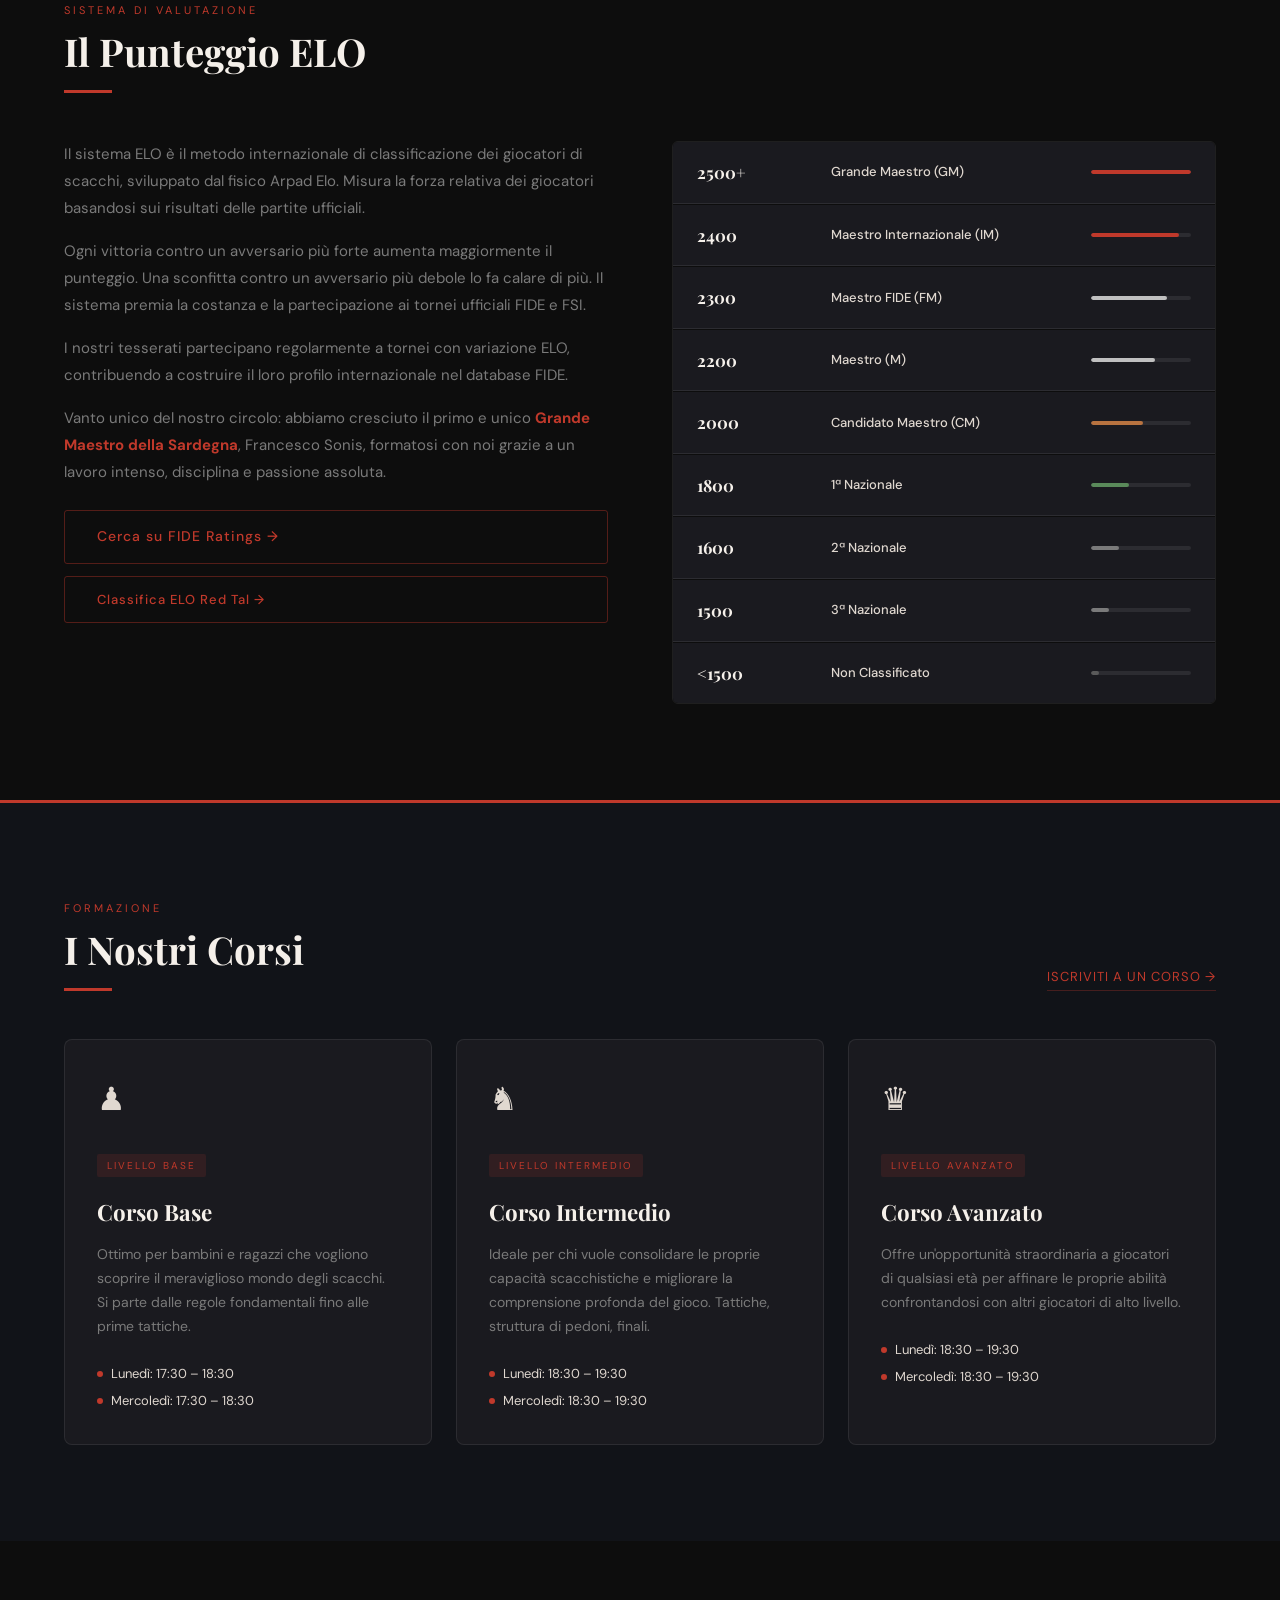
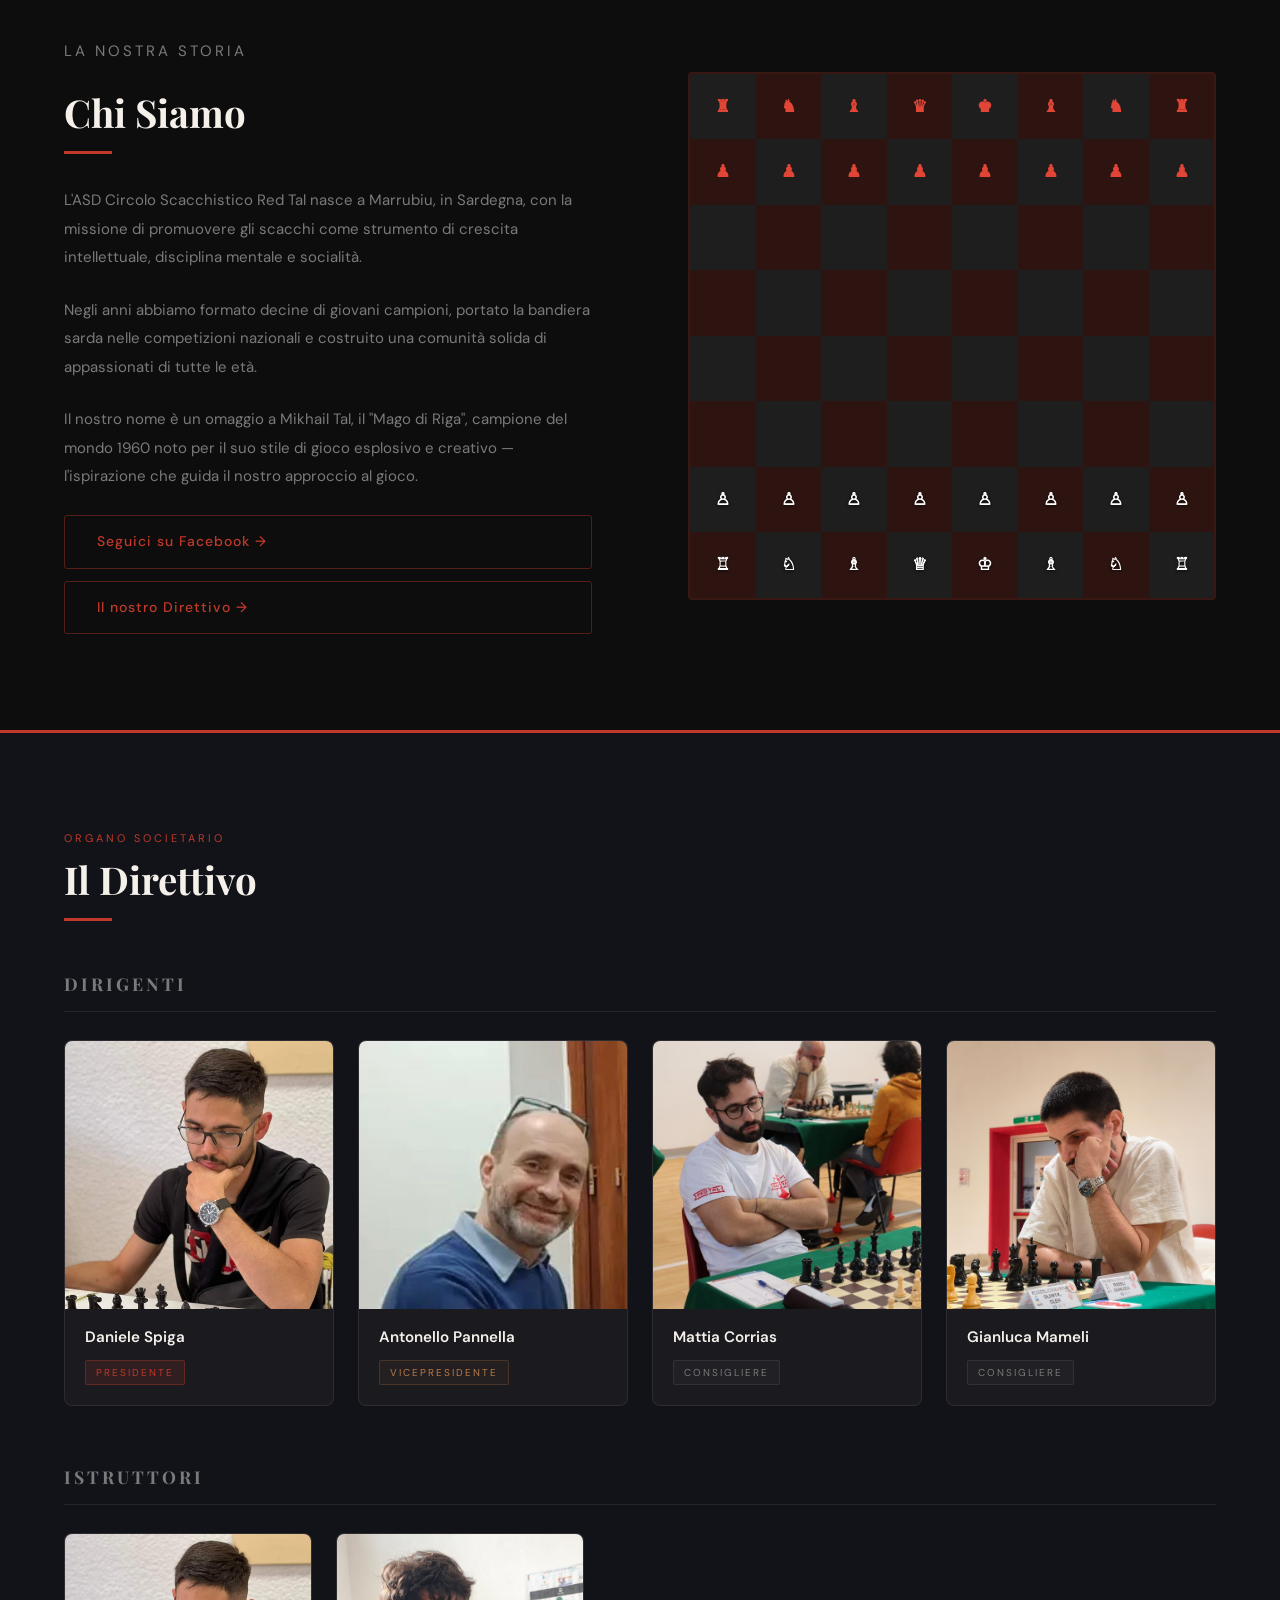
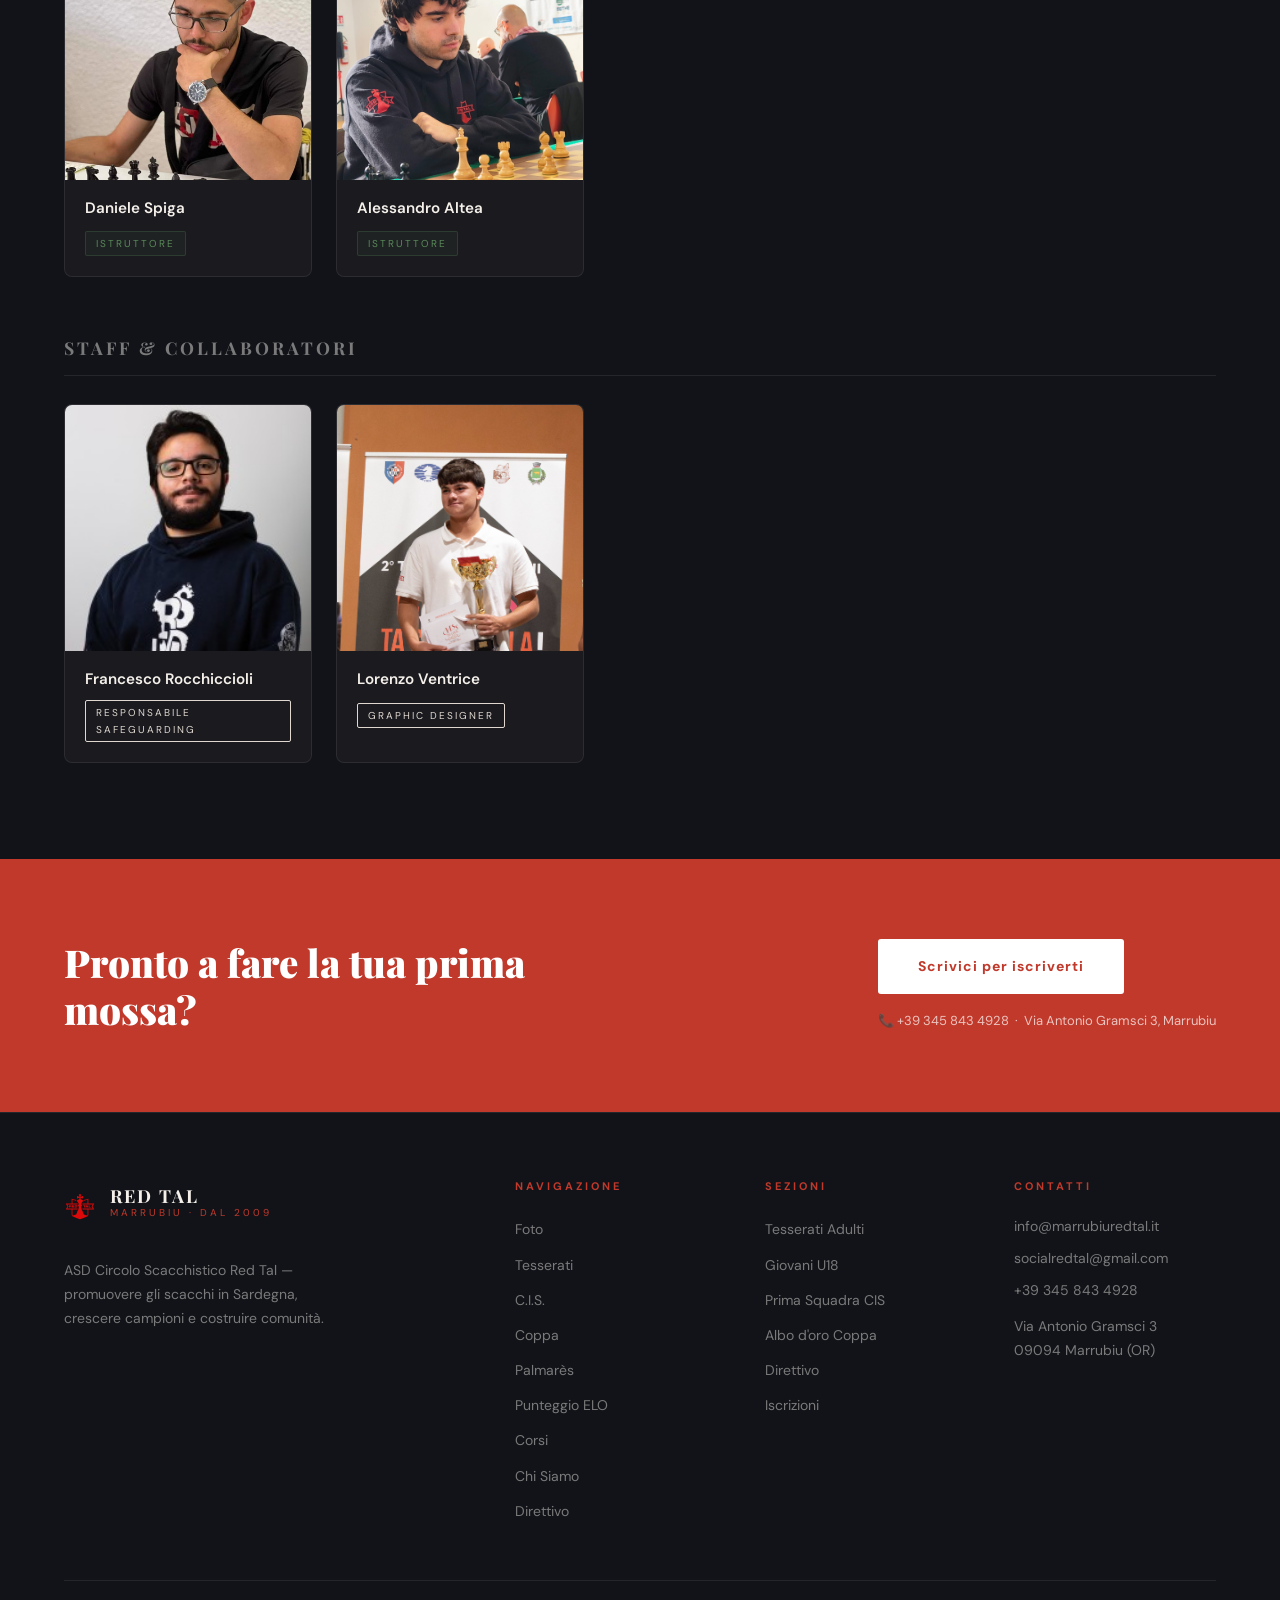
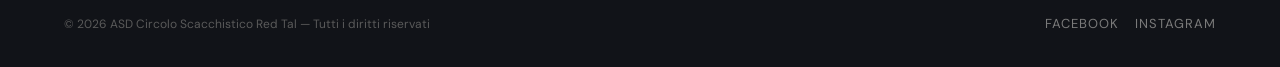
==== commit 7da59ee5: "marrubiu" ====
--- a/index.html
+++ b/index.html
@@ -6,7 +6,7 @@
 <title>ASD Red Tal Marrubiu — Circolo Scacchistico</title>
 <link href="https://fonts.googleapis.com/css2?family=Playfair+Display:wght@400;700;900&family=DM+Sans:wght@300;400;500;600&display=swap" rel="stylesheet">
 <link rel="icon" href="img/redtalogo.svg" type="image/png">
-<link rel="stylesheet" href="css/style.css?v=2">>
+<link rel="stylesheet" href="css/style.css">
 </head>
 <body class="chess-bg">
 
@@ -22,10 +22,10 @@
   </a>
   <!-- Nav desktop -->
   <ul class="nav-links">
-    <li><a href="#notizie">Foto</a></li>
+    <li><a href="#galleria">Foto</a></li>
     <li><a href="tesserati.html">Tesserati</a></li>
     <li class="nav-cis-group"><a href="cis.html">C.I.S.</a><a href="https://www.federscacchi.it/cis" target="_blank" rel="noopener" class="nav-cis-ext" title="Sito ufficiale FSI C.I.S." aria-label="Sito esterno FSI C.I.S.">↗</a></li>
-    <li><a href="#tornei">Tornei</a></li>
+    <li><a href="#coppa">Coppa</a></li>
     <li><a href="#palmares">Palmarès</a></li>
     <li><a href="#elo">ELO</a></li>
     <li><a href="#corsi">Corsi</a></li>
@@ -58,10 +58,10 @@
     </button>
   </div>
   <ul class="nav-mobile-links">
-    <li><a href="#notizie">Notizie</a></li>
+    <li><a href="#galleria">Foto</a></li>
     <li><a href="tesserati.html">Tesserati</a></li>
     <li class="nav-mobile-cis-row"><a href="cis.html">C.I.S.</a><a href="https://www.federscacchi.it/cis" target="_blank" rel="noopener" class="nav-mobile-ext">FSI ↗</a></li>
-    <li><a href="#tornei">Tornei</a></li>
+    <li><a href="#coppa">Coppa</a></li>
     <li><a href="#palmares">Palmarès</a></li>
     <li><a href="#elo">ELO</a></li>
     <li><a href="#corsi">Corsi</a></li>
@@ -81,7 +81,7 @@
     <p>ASD Red Tal è uno dei cuori pulsanti degli scacchi in Sardegna. Composto da campioni, talenti e una comunità appassionata attorno alla più nobile delle discipline.</p>
     <div class="hero-actions">
       <a href="#iscriviti" class="btn-primary">Iscriviti ora</a>
-      <a href="#tesserati" class="btn-outline">Scopri i tesserati</a>
+      <a href="tesserati.html" class="btn-outline">Scopri i tesserati</a>
     </div>
     <div class="hero-stats">
       <div class="stat-item"><div class="num">45+</div><div class="lbl">Tesserati</div></div>
@@ -886,162 +886,145 @@
   </div>
 </section>
 
-<!-- TESSERATI -->
-<section class="members-section" id="tesserati">
+<!-- COPPA CITTÀ DI MARRUBIU -->
+<section class="coppa-section" id="coppa">
   <div class="section-header fade-up">
     <div>
-      <p class="section-tag">La nostra squadra</p>
-      <h2 class="section-title">Tesserati Più Attivi</h2>
+      <p class="section-tag">Il nostro torneo storico</p>
+      <h2 class="section-title">Coppa Città di Marrubiu</h2>
       <div class="divider"></div>
     </div>
-    <a href="tesserati.html" class="see-all">Tutti i tesserati →</a>
-  </div>
-  <div class="members-tabs fade-up">
-    <button class="tab-btn active" onclick="showTab(this,'adulti')">♙ Adulti</button>
-    <button class="tab-btn" onclick="showTab(this,'giovani')">♟ Giovani (U18)</button>
-  </div>
-  <div class="members-panel active" id="panel-adulti">
-    <div class="members-grid">
-      <div class="member-card fade-up">
-        <div class="member-header">
-          <div class="member-avatar">AA</div>
-          <div class="member-info"><h4>Alessandro Altea</h4><span class="rank-badge">Candidato Maestro</span></div>
-        </div>
-        <div class="member-stats">
-          <div class="mstat"><div class="val">2099</div><div class="key">ELO FIDE</div></div>
-          <div class="mstat"><div class="val">34</div><div class="key">Partite</div></div>
-          <div class="mstat"><div class="val">68%</div><div class="key">Vittorie</div></div>
-        </div>
-        <div class="member-titles"><span class="title-chip gold">3° Camp. Regionale 2025</span></div>
-        <div class="member-last-tournament">Ultimo torneo: <span>CRA Sardegna 2026 — 9° classificato</span></div>
-      </div>
-      <div class="member-card fade-up">
-        <div class="member-header">
-          <div class="member-avatar">GM</div>
-          <div class="member-info"><h4>Gianluca Mameli</h4><span class="rank-badge">Candidato Maestro</span></div>
-        </div>
-        <div class="member-stats">
-          <div class="mstat"><div class="val">2015</div><div class="key">ELO FIDE</div></div>
-          <div class="mstat"><div class="val">28</div><div class="key">Partite</div></div>
-          <div class="mstat"><div class="val">61%</div><div class="key">Vittorie</div></div>
-        </div>
-        <div class="member-titles"><span class="title-chip gold">3° Coppa città di Tempio 2026</span></div>
-        <div class="member-last-tournament">Ultimo torneo: <span>CRA Sardegna 2026 — 3° classificato</span></div>
-      </div>
-      <div class="member-card fade-up">
-        <div class="member-header">
-          <div class="member-avatar">LS</div>
-          <div class="member-info"><h4>Luca Sonis</h4><span class="rank-badge">Candidato Maestro</span></div>
-        </div>
-        <div class="member-stats">
-          <div class="mstat"><div class="val">2026</div><div class="key">ELO FIDE</div></div>
-          <div class="mstat"><div class="val">41</div><div class="key">Partite</div></div>
-          <div class="mstat"><div class="val">54%</div><div class="key">Vittorie</div></div>
-        </div>
-        <div class="member-titles"><span class="title-chip silver">3,5 pt su 4 all'ultimo C.I.S</span></div>
-        <div class="member-last-tournament">Ultimo torneo: <span>CRA Sardegna 2026 — 6° classificato</span></div>
-      </div>
-    </div>
-  </div>
-  <div class="members-panel" id="panel-giovani">
-    <div class="members-grid">
-      <div class="member-card fade-up">
-        <div class="member-header">
-          <div class="member-avatar">LV</div>
-          <div class="member-info"><h4>Lorenzo Ventrice</h4><span class="rank-badge">U18 · Promessa · 1° Nazionale</span></div>
-        </div>
-        <div class="member-stats">
-          <div class="mstat"><div class="val">1950</div><div class="key">ELO FIDE</div></div>
-          <div class="mstat"><div class="val">22</div><div class="key">Partite</div></div>
-          <div class="mstat"><div class="val">72%</div><div class="key">Vittorie</div></div>
-        </div>
-        <div class="member-titles"><span class="title-chip gold">Vincitore CIG Regionale 6 volte di fila</span></div>
-        <div class="member-last-tournament">Ultimo torneo: <span>CRA Sardegna 2026 — 16° classificato</span></div>
-      </div>
-      <div class="member-card fade-up">
-        <div class="member-header">
-          <div class="member-avatar">EC</div>
-          <div class="member-info"><h4>Emanuele Cancedda</h4><span class="rank-badge">U16 · Promessa · 1° Nazionale</span></div>
-        </div>
-        <div class="member-stats">
-          <div class="mstat"><div class="val">1893</div><div class="key">ELO FIDE</div></div>
-          <div class="mstat"><div class="val">18</div><div class="key">Partite</div></div>
-          <div class="mstat"><div class="val">65%</div><div class="key">Vittorie</div></div>
-        </div>
-        <div class="member-titles"><span class="title-chip gold">Più volte campione regionale U16</span></div>
-        <div class="member-last-tournament">Ultimo torneo: <span>CRA Sardegna 2026 — 8° classificato</span></div>
-      </div>
-      <div class="member-card fade-up">
-        <div class="member-header">
-          <div class="member-avatar">VG</div>
-          <div class="member-info"><h4>Victoria Garau</h4><span class="rank-badge">U10 · Emergente</span></div>
-        </div>
-        <div class="member-stats">
-          <div class="mstat"><div class="val">1497</div><div class="key">ELO FIDE</div></div>
-          <div class="mstat"><div class="val">14</div><div class="key">Partite</div></div>
-          <div class="mstat"><div class="val">60%</div><div class="key">Vittorie</div></div>
-        </div>
-        <div class="member-titles"><span class="title-chip bronze">Campionessa Italiana U8 2024</span></div>
-        <div class="member-last-tournament">Ultimo torneo: <span>CRA Sardegna 2026 — 51ª classificata</span></div>
-      </div>
-    </div>
-  </div>
-</section>
-
-<!-- TORNEI -->
-<section class="tornei-section" id="tornei">
-  <div class="section-header fade-up">
-    <div>
-      <p class="section-tag">Calendario competizioni</p>
-      <h2 class="section-title">Tornei & Risultati</h2>
-      <div class="divider"></div>
-    </div>
-    <a href="#" class="see-all">Archivio completo →</a>
-  </div>
-  <div class="cis-banner fade-up">
-    <div class="cis-banner-left">
-      <span class="cis-serie-badge cis-serie-a2">Serie A2</span>
-      <div>
-        <div class="cis-banner-title">Campionato Italiano a Squadre</div>
-        <div class="cis-banner-sub">Il Red Tal partecipa con 3 squadre nelle serie nazionali e regionali</div>
-      </div>
-    </div>
-    <div class="cis-banner-right">
-      <a href="cis.html" class="cis-banner-btn-int">Le nostre squadre →</a>
-      <a href="https://www.federscacchi.it/cis" target="_blank" rel="noopener" class="cis-banner-btn-ext">FSI C.I.S. ↗</a>
-    </div>
-  </div>
-  <div class="tornei-list fade-up">
-    <div class="torneo-row">
-      <div class="torneo-name"><h4>CIG 2025 — Campionato Regionale Sardegna U18</h4><p>Marrubiu · 13 Aprile 2025 · ELO Rapid FIDE</p></div>
-      <div class="torneo-meta"><div class="val">32</div><div class="key">Partecipanti</div></div>
-      <div class="torneo-meta"><div class="val">U18</div><div class="key">Categoria</div></div>
-      <div><span class="torneo-status status-upcoming">Prossimo</span></div>
-    </div>
-    <div class="torneo-row">
-      <div class="torneo-name"><h4>Trofeo Città di Marrubiu 2025</h4><p>Marrubiu · 30 Ottobre 2025 · ELO Standard FIDE</p></div>
-      <div class="torneo-meta"><div class="val">48</div><div class="key">Partecipanti</div></div>
-      <div class="torneo-meta"><div class="val">Open</div><div class="key">Categoria</div></div>
-      <div><span class="torneo-status status-done">Concluso</span></div>
-    </div>
-    <div class="torneo-row">
-      <div class="torneo-name"><h4>Torneo Blitz 2026</h4><p>Marrubiu · 20 Agosto 2026 · Blitz 3+2</p></div>
-      <div class="torneo-meta"><div class="val">20</div><div class="key">Partecipanti</div></div>
-      <div class="torneo-meta"><div class="val">Open</div><div class="key">Categoria</div></div>
-      <div><span class="torneo-status status-upcoming">Prossimamente</span></div>
-    </div>
-    <div class="torneo-row">
-      <div class="torneo-name"><h4>Campionato Regionale Assoluto Sardegna</h4><p>Oristano · Giugno 2026 · ELO Standard FIDE</p></div>
-      <div class="torneo-meta"><div class="val">~80</div><div class="key">Partecipanti</div></div>
-      <div class="torneo-meta"><div class="val">Open</div><div class="key">Categoria</div></div>
-      <div><span class="torneo-status status-done">Concluso</span></div>
-    </div>
-    <div class="torneo-row">
-      <div class="torneo-name"><h4>Trofeo Città di Marrubiu 2026</h4><p>Marrubiu · Ottobre 2026 · Open</p></div>
-      <div class="torneo-meta"><div class="val">—</div><div class="key">Partecipanti</div></div>
-      <div class="torneo-meta"><div class="val">Open</div><div class="key">Categoria</div></div>
-      <div><span class="torneo-status status-upcoming">Prossimamente</span></div>
-    </div>
+    <a href="#galleria" class="see-all">Foto del torneo →</a>
+  </div>
+
+  <!-- INTRO + EDIZIONE 2026 -->
+  <div class="coppa-intro fade-up">
+    <div class="coppa-text">
+      <p>Dal 2010 la Coppa Città di Marrubiu è l'appuntamento d'autunno degli scacchi sardi: organizzata dal Red Tal con il patrocinio del Comune di Marrubiu, è il torneo più importante del nostro circolo e uno dei più attesi del calendario regionale.</p>
+      <p>Tre giorni di gioco nella palestra di via Gramsci, sei turni a sistema svizzero, valido per le variazioni Elo FIDE e Italia. In sedici edizioni sono passati da Marrubiu dal Grande Maestro Francesco Sonis al Maestro FIDE Alessio Boraso, insieme a campioni regionali e a tanti giovani talenti.</p>
+      <div class="coppa-stats">
+        <div class="coppa-stat"><div class="num">2010</div><div class="lbl">Prima edizione</div></div>
+        <div class="coppa-stat"><div class="num">16</div><div class="lbl">Edizioni</div></div>
+        <div class="coppa-stat"><div class="num">6</div><div class="lbl">Turni</div></div>
+      </div>
+      <div class="coppa-actions">
+        <a href="https://www.federscacchisardegna.org/attivita-" target="_blank" rel="noopener" class="btn-outline">Albo d'oro ufficiale ↗</a>
+      </div>
+    </div>
+
+    <aside class="coppa-edition">
+      <div class="coppa-edition-head">
+        <span class="coppa-edition-badge">XVI edizione</span>
+        <span class="torneo-status status-done">Conclusa</span>
+      </div>
+      <h3>30 ottobre – 1 novembre 2026</h3>
+      <ul class="coppa-facts">
+        <li><span>Sede</span>Palestra di via Gramsci, Marrubiu</li>
+        <li><span>Formula</span>Sistema svizzero, 6 turni</li>
+        <li><span>Cadenza</span>60' + 30'' a mossa</li>
+        <li><span>Open A</span>Elo ≥ 1650</li>
+        <li><span>Open B</span>Elo &lt; 1650</li>
+        <li><span>Iscrizione A</span>Adulti €60 · U25 e donne €50 · U18 €45</li>
+        <li><span>Arbitri</span>Luca Zanda, Sandro Spiga</li>
+      </ul>
+      <p class="coppa-edition-winner">Vincitore: <strong>in aggiornamento</strong></p>
+    </aside>
+  </div>
+
+  <!-- ALBO D'ORO -->
+  <div class="albo fade-up">
+    <div class="albo-head">
+      <h3>Albo d'oro</h3>
+      <div class="albo-multi">
+        <span><strong>5</strong> Francesco Sonis</span>
+        <span><strong>4</strong> Isacco Ibba</span>
+        <span><strong>2</strong> Nenad Aleksic</span>
+      </div>
+    </div>
+
+    <ol class="albo-list">
+      <li class="albo-row albo-row--pending">
+        <span class="albo-year">2026</span>
+        <span class="albo-ed">XVI</span>
+        <span class="albo-name">In aggiornamento</span>
+      </li>
+      <li class="albo-row">
+        <span class="albo-year">2025</span>
+        <span class="albo-ed">XV</span>
+        <span class="albo-name">Yaraslau Markevichus</span>
+      </li>
+      <li class="albo-row albo-row--gm">
+        <span class="albo-year">2024</span>
+        <span class="albo-ed">XIV</span>
+        <span class="albo-name">Francesco Sonis<em>GM</em></span>
+      </li>
+      <li class="albo-row">
+        <span class="albo-year">2023</span>
+        <span class="albo-ed">XIII</span>
+        <span class="albo-name">Alessio Boraso<small>73 partecipanti</small></span>
+      </li>
+      <li class="albo-row">
+        <span class="albo-year">2022</span>
+        <span class="albo-ed">XII</span>
+        <span class="albo-name">Leonardo Bonali</span>
+      </li>
+      <li class="albo-row albo-row--gm">
+        <span class="albo-year">2021</span>
+        <span class="albo-ed">XI</span>
+        <span class="albo-name">Francesco Sonis</span>
+      </li>
+      <li class="albo-row">
+        <span class="albo-year">2019</span>
+        <span class="albo-ed">X</span>
+        <span class="albo-name">Isacco Ibba</span>
+      </li>
+      <li class="albo-row albo-row--gm">
+        <span class="albo-year">2018</span>
+        <span class="albo-ed">IX</span>
+        <span class="albo-name">Francesco Sonis</span>
+      </li>
+      <li class="albo-row">
+        <span class="albo-year">2017</span>
+        <span class="albo-ed">VIII</span>
+        <span class="albo-name">Danilo Mallò</span>
+      </li>
+      <li class="albo-row albo-row--gm">
+        <span class="albo-year">2016</span>
+        <span class="albo-ed">VII</span>
+        <span class="albo-name">Francesco Sonis</span>
+      </li>
+      <li class="albo-row albo-row--gm">
+        <span class="albo-year">2015</span>
+        <span class="albo-ed">VI</span>
+        <span class="albo-name">Francesco Sonis<small>7 su 7 a 13 anni</small></span>
+      </li>
+      <li class="albo-row">
+        <span class="albo-year">2014</span>
+        <span class="albo-ed">V</span>
+        <span class="albo-name">Isacco Ibba</span>
+      </li>
+      <li class="albo-row">
+        <span class="albo-year">2013</span>
+        <span class="albo-ed">IV</span>
+        <span class="albo-name">Nenad Aleksic</span>
+      </li>
+      <li class="albo-row">
+        <span class="albo-year">2012</span>
+        <span class="albo-ed">III</span>
+        <span class="albo-name">Nenad Aleksic</span>
+      </li>
+      <li class="albo-row">
+        <span class="albo-year">2011</span>
+        <span class="albo-ed">II</span>
+        <span class="albo-name">Isacco Ibba</span>
+      </li>
+      <li class="albo-row">
+        <span class="albo-year">2010</span>
+        <span class="albo-ed">I</span>
+        <span class="albo-name">Isacco Ibba</span>
+      </li>
+    </ol>
+    <p class="albo-note">Nel 2020 il torneo non si è disputato. Fonte: Comitato Scacchi Sardegna.</p>
   </div>
 </section>
 
@@ -1499,7 +1482,7 @@
         <li><a href="#galleria">Foto</a></li>
         <li><a href="tesserati.html">Tesserati</a></li>
         <li><a href="cis.html">C.I.S.</a></li>
-        <li><a href="#tornei">Tornei</a></li>
+        <li><a href="#coppa">Coppa</a></li>
         <li><a href="#palmares">Palmarès</a></li>
         <li><a href="#elo">Punteggio ELO</a></li>
         <li><a href="#corsi">Corsi</a></li>
@@ -1513,7 +1496,7 @@
         <li><a href="tesserati.html">Tesserati Adulti</a></li>
         <li><a href="tesserati.html#giovani">Giovani U18</a></li>
         <li><a href="cis.html#prima-squadra">Prima Squadra CIS</a></li>
-        <li><a href="#tornei">Calendario Tornei</a></li>
+        <li><a href="#coppa">Albo d'oro Coppa</a></li>
         <li><a href="#direttivo">Direttivo</a></li>
         <li><a href="#iscriviti">Iscrizioni</a></li>
       </ul>
--- a/css/style.css
+++ b/css/style.css
@@ -4417,26 +4417,16 @@
 /* ── RESPONSIVE GALLERIA ── */
 @media (max-width: 960px) {
   .galleria {
-    grid-template-columns: minmax(0, 1fr);
+    grid-template-columns: 1fr;
     gap: 1.5rem;
   }
-
-  .galleria-stage,
-  .galleria-side {
-    min-width: 0;
-  }
-
   .galleria-stage { order: 1; }
   .galleria-side  { order: 2; margin-top: 0.5rem; }
-
-  .gal-dots {
-    flex-wrap: wrap;
-    gap: 5px;
-  }
-}
+}
+
 @media (max-width: 768px) {
   .galleria-stage {
-    padding: 1rem;
+    padding: 1.1rem;
   }
 
   .gal-album-head h3 {
@@ -4444,14 +4434,7 @@
   }
 
   .gal-slide {
-    aspect-ratio: 4 / 5;
-  }
-
-  .gal-slide img {
-    width: 100% !important;
-    height: 100% !important;
-    object-fit: contain !important;
-    object-position: center !important;
+    aspect-ratio: 4 / 3;
   }
 
   .gal-btn {
@@ -4470,4 +4453,290 @@
   .gal-caption-title {
     font-size: 1rem;
   }
+}
+
+/* ══════════════════════════════════════════
+   COPPA CITTÀ DI MARRUBIU
+══════════════════════════════════════════ */
+.coppa-section {
+  background: var(--bg);
+}
+
+.coppa-intro {
+  display: grid;
+  grid-template-columns: 1.15fr 1fr;
+  gap: 4rem;
+  align-items: start;
+  margin-bottom: 4.5rem;
+}
+
+.coppa-text p {
+  color: var(--muted);
+  font-size: 15px;
+  line-height: 1.9;
+  margin-bottom: 1.25rem;
+}
+
+.coppa-stats {
+  display: flex;
+  margin: 2rem 0 1.75rem;
+  padding-top: 1.75rem;
+  border-top: 1px solid var(--border);
+}
+
+.coppa-stat {
+  flex: 1;
+  padding: 0 1.5rem;
+  border-right: 1px solid var(--border);
+}
+
+.coppa-stat:first-child { padding-left: 0; }
+.coppa-stat:last-child  { border-right: none; }
+
+.coppa-stat .num {
+  font-family: 'Playfair Display', serif;
+  font-size: 2rem;
+  font-weight: 700;
+  color: var(--red);
+  line-height: 1;
+}
+
+.coppa-stat .lbl {
+  font-size: 11px;
+  letter-spacing: 2px;
+  text-transform: uppercase;
+  color: var(--muted);
+  margin-top: 6px;
+}
+
+/* Card edizione */
+.coppa-edition {
+  background: var(--bg-card);
+  border: 1px solid var(--border);
+  border-left: 4px solid var(--red);
+  border-radius: 10px;
+  padding: 1.75rem 2rem;
+}
+
+.coppa-edition-head {
+  display: flex;
+  align-items: center;
+  justify-content: space-between;
+  gap: 1rem;
+  margin-bottom: 1rem;
+}
+
+.coppa-edition-badge {
+  font-size: 10px;
+  font-weight: 700;
+  letter-spacing: 2px;
+  text-transform: uppercase;
+  color: var(--red);
+  background: var(--red-dim);
+  border: 1px solid rgba(192, 57, 43, 0.3);
+  padding: 4px 12px;
+  border-radius: 2px;
+}
+
+.coppa-edition h3 {
+  font-family: 'Playfair Display', serif;
+  font-size: 1.4rem;
+  font-weight: 700;
+  color: var(--white);
+  line-height: 1.25;
+  margin-bottom: 1.25rem;
+}
+
+.coppa-facts {
+  list-style: none;
+  border-top: 1px solid var(--border);
+}
+
+.coppa-facts li {
+  display: grid;
+  grid-template-columns: 110px 1fr;
+  gap: 1rem;
+  padding: 0.7rem 0;
+  border-bottom: 1px solid var(--border);
+  font-size: 14px;
+  color: var(--text);
+}
+
+.coppa-facts li span {
+  font-size: 11px;
+  letter-spacing: 1.5px;
+  text-transform: uppercase;
+  color: var(--muted);
+  padding-top: 2px;
+}
+
+.coppa-edition-winner {
+  margin-top: 1.25rem;
+  font-size: 13px;
+  color: var(--muted);
+}
+
+.coppa-edition-winner strong {
+  color: var(--red);
+  font-weight: 600;
+}
+
+/* Albo d'oro */
+.albo-head {
+  display: flex;
+  align-items: flex-end;
+  justify-content: space-between;
+  flex-wrap: wrap;
+  gap: 1rem;
+  margin-bottom: 1.5rem;
+  padding-bottom: 0.75rem;
+  border-bottom: 1px solid var(--border);
+}
+
+.albo-head h3 {
+  font-family: 'Playfair Display', serif;
+  font-size: 1.6rem;
+  font-weight: 700;
+  color: var(--white);
+}
+
+.albo-multi {
+  display: flex;
+  flex-wrap: wrap;
+  gap: 0.5rem;
+}
+
+.albo-multi span {
+  font-size: 12px;
+  letter-spacing: 0.5px;
+  color: var(--text);
+  background: var(--bg-card);
+  border: 1px solid var(--border);
+  padding: 4px 12px;
+  border-radius: 20px;
+}
+
+.albo-multi strong {
+  color: var(--red);
+  margin-right: 4px;
+}
+
+.albo-list {
+  list-style: none;
+  column-count: 2;
+  column-gap: 1.5rem;
+}
+
+.albo-row {
+  break-inside: avoid;
+  display: grid;
+  grid-template-columns: 64px 44px 1fr;
+  align-items: center;
+  gap: 0.75rem;
+  background: var(--bg-card);
+  border: 1px solid var(--border);
+  border-radius: 8px;
+  padding: 0.85rem 1.1rem;
+  margin-bottom: 0.75rem;
+  transition: border-color 0.2s, transform 0.2s;
+}
+
+.albo-row:hover {
+  border-color: rgba(192, 57, 43, 0.35);
+  transform: translateX(4px);
+}
+
+.albo-year {
+  font-family: 'Playfair Display', serif;
+  font-size: 1.25rem;
+  font-weight: 900;
+  color: var(--red);
+  line-height: 1;
+}
+
+.albo-ed {
+  font-size: 11px;
+  letter-spacing: 1px;
+  color: var(--muted2);
+}
+
+.albo-name {
+  font-size: 15px;
+  font-weight: 600;
+  color: var(--white);
+  line-height: 1.3;
+}
+
+.albo-name em {
+  font-style: normal;
+  font-size: 10px;
+  font-weight: 700;
+  letter-spacing: 1px;
+  color: #d4a843;
+  background: rgba(212, 168, 67, 0.14);
+  border: 1px solid rgba(212, 168, 67, 0.4);
+  padding: 1px 7px;
+  border-radius: 2px;
+  margin-left: 8px;
+  vertical-align: 1px;
+}
+
+.albo-name small {
+  display: block;
+  font-size: 12px;
+  font-weight: 400;
+  color: var(--muted);
+  margin-top: 2px;
+}
+
+.albo-row--pending {
+  border-style: dashed;
+}
+
+.albo-row--pending .albo-name {
+  color: var(--muted);
+  font-weight: 400;
+  font-style: italic;
+}
+
+.albo-note {
+  margin-top: 0.75rem;
+  font-size: 12px;
+  color: var(--muted2);
+}
+
+@media (max-width: 960px) {
+  .coppa-intro {
+    grid-template-columns: 1fr;
+    gap: 2.5rem;
+    margin-bottom: 3rem;
+  }
+}
+
+@media (max-width: 768px) {
+  .coppa-stat { padding: 0 0.75rem; }
+  .coppa-stat .num { font-size: 1.5rem; }
+  .coppa-stat .lbl { font-size: 9px; letter-spacing: 1px; }
+
+  .coppa-edition { padding: 1.25rem; }
+  .coppa-edition h3 { font-size: 1.2rem; }
+
+  .coppa-facts li {
+    grid-template-columns: 1fr;
+    gap: 2px;
+  }
+
+  .albo-head { justify-content: center; text-align: center; }
+  .albo-multi { justify-content: center; }
+  .albo-list { column-count: 1; }
+
+  .albo-row {
+    grid-template-columns: 54px 36px 1fr;
+    padding: 0.75rem 0.9rem;
+  }
+
+  .coppa-actions .btn-outline {
+    display: block;
+    text-align: center;
+  }
 }
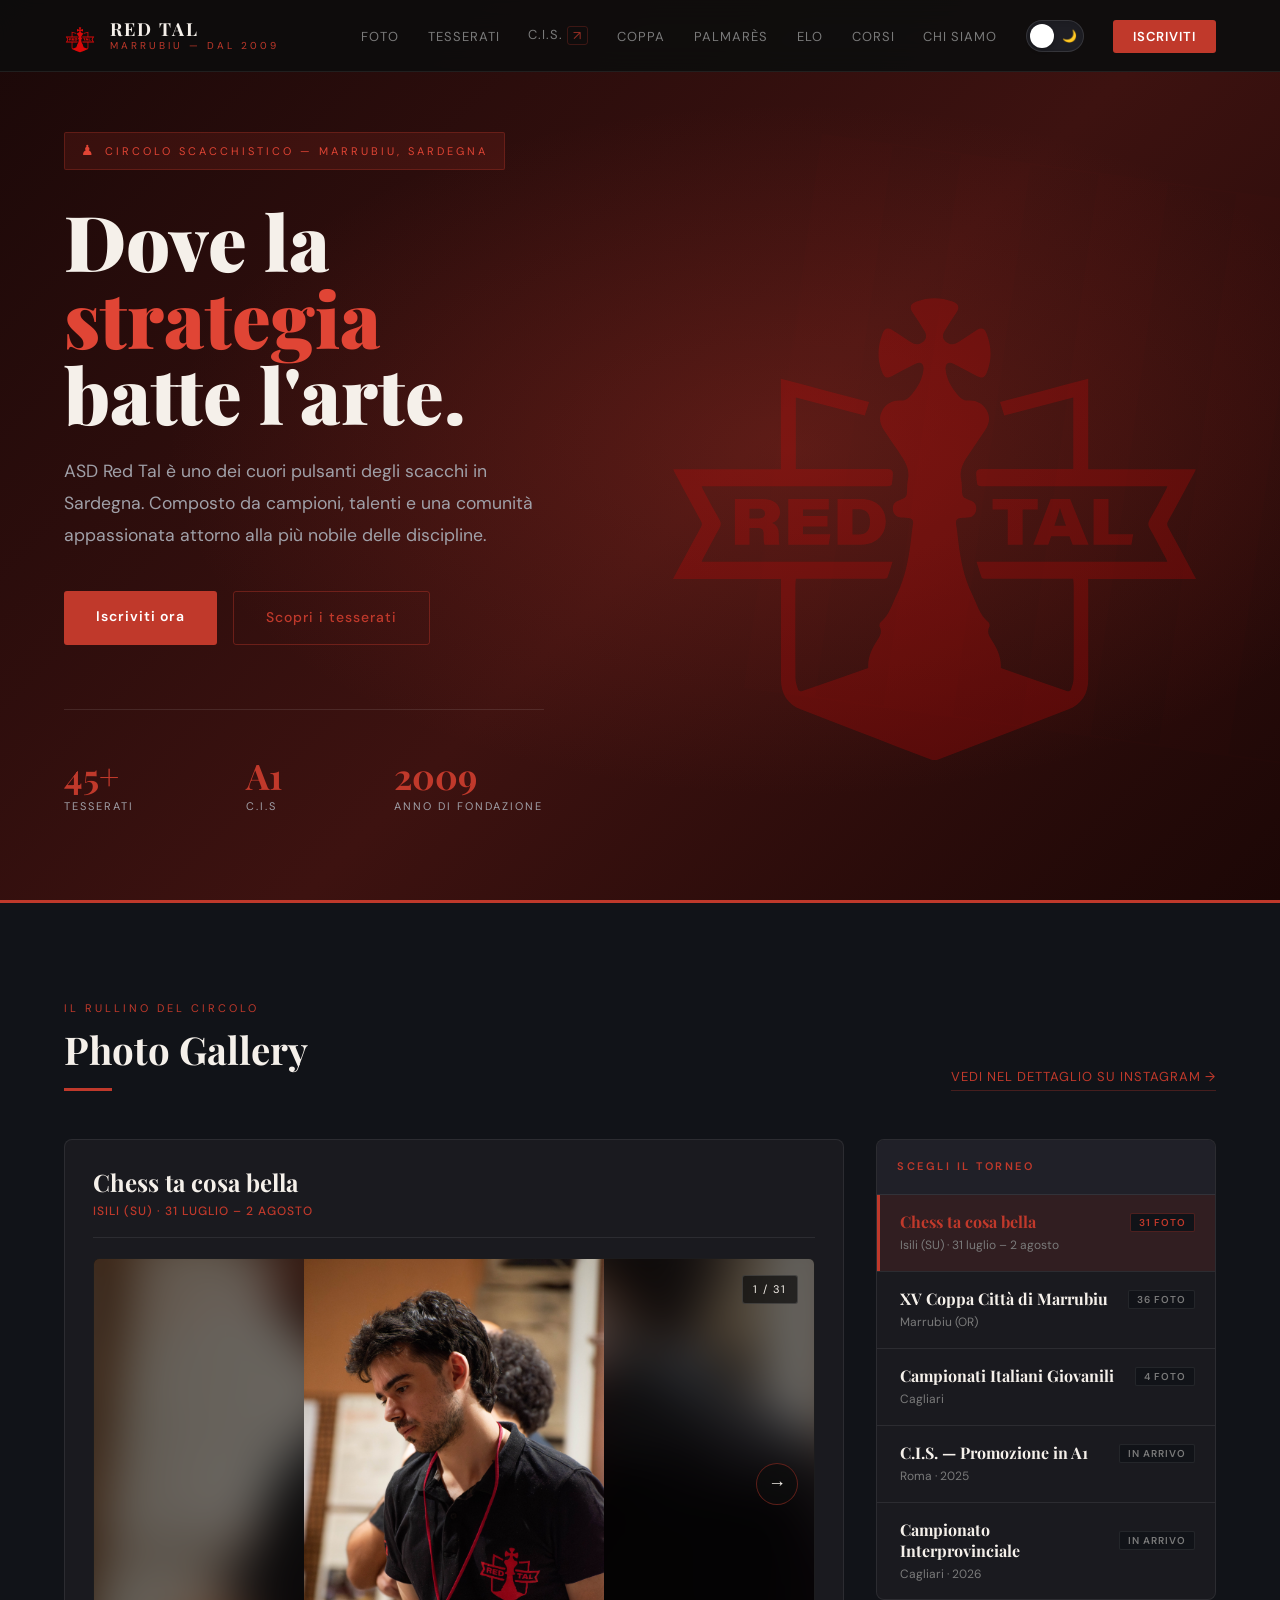
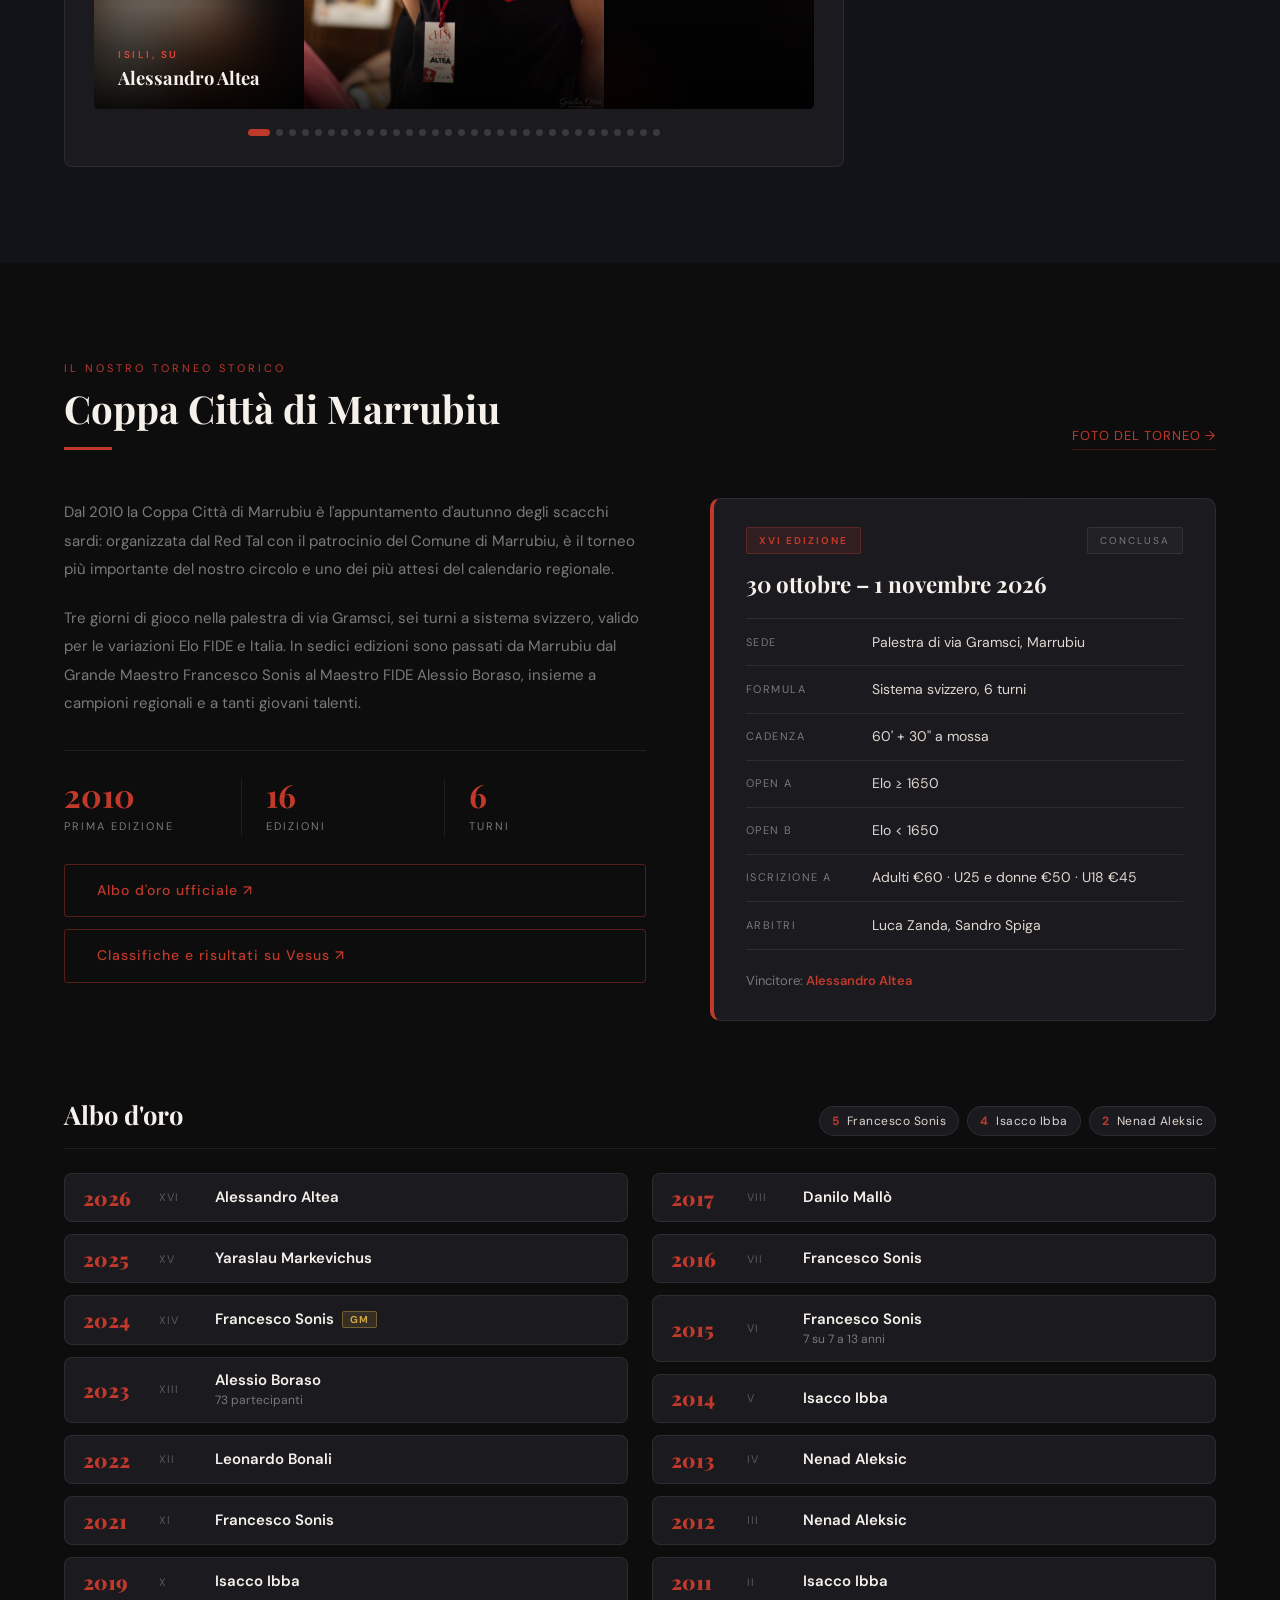
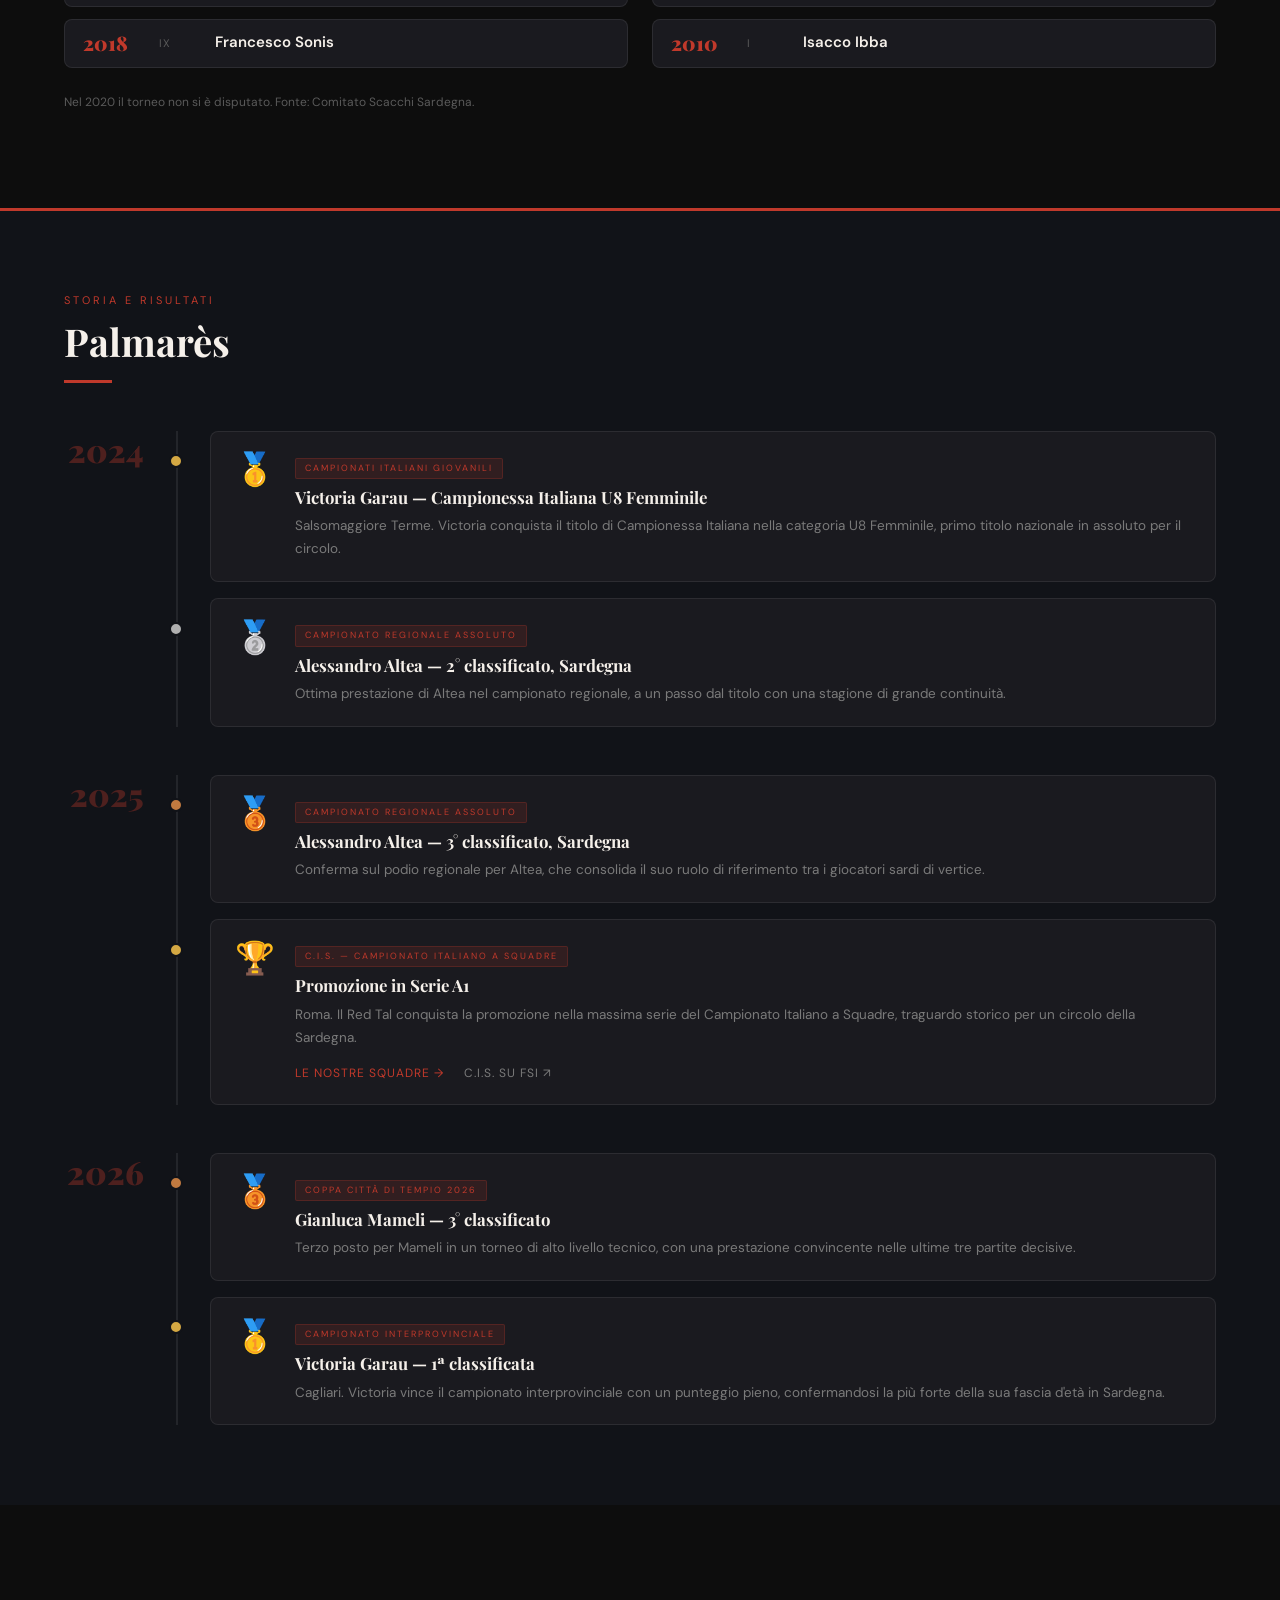
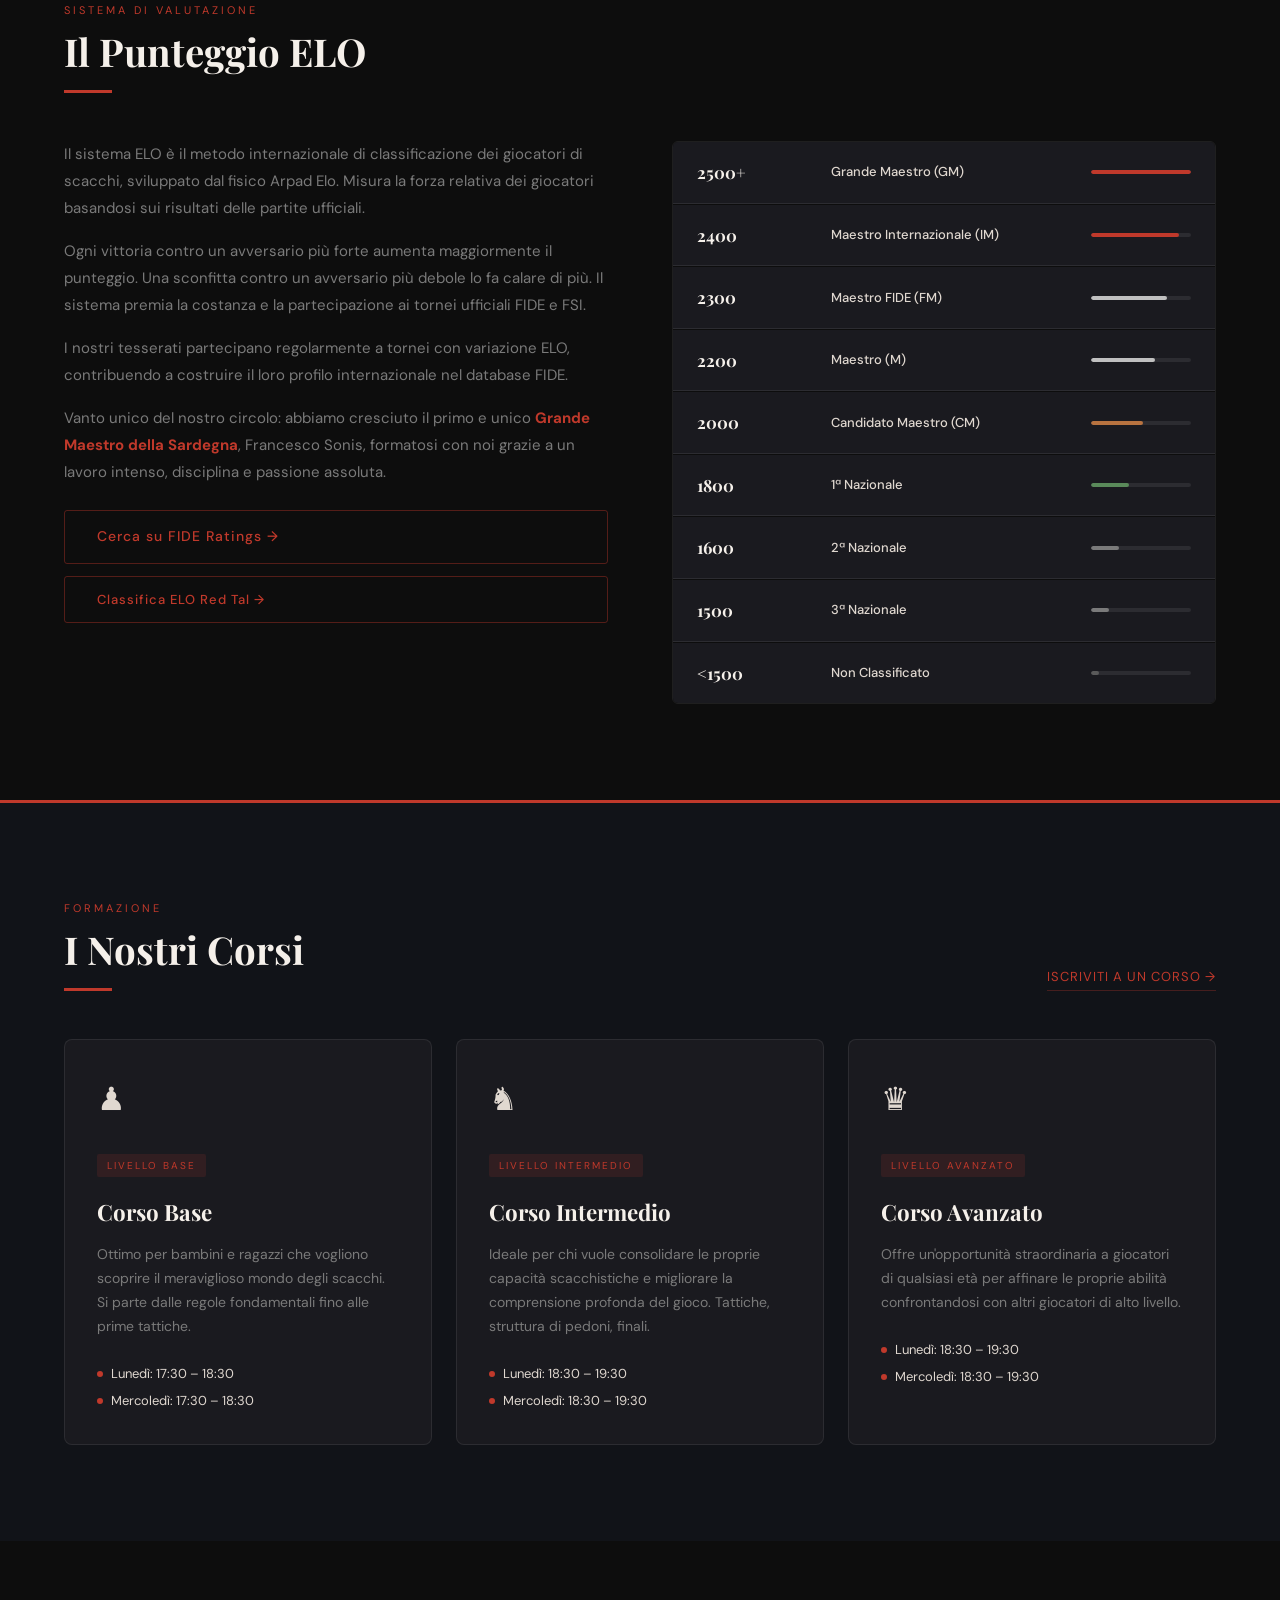
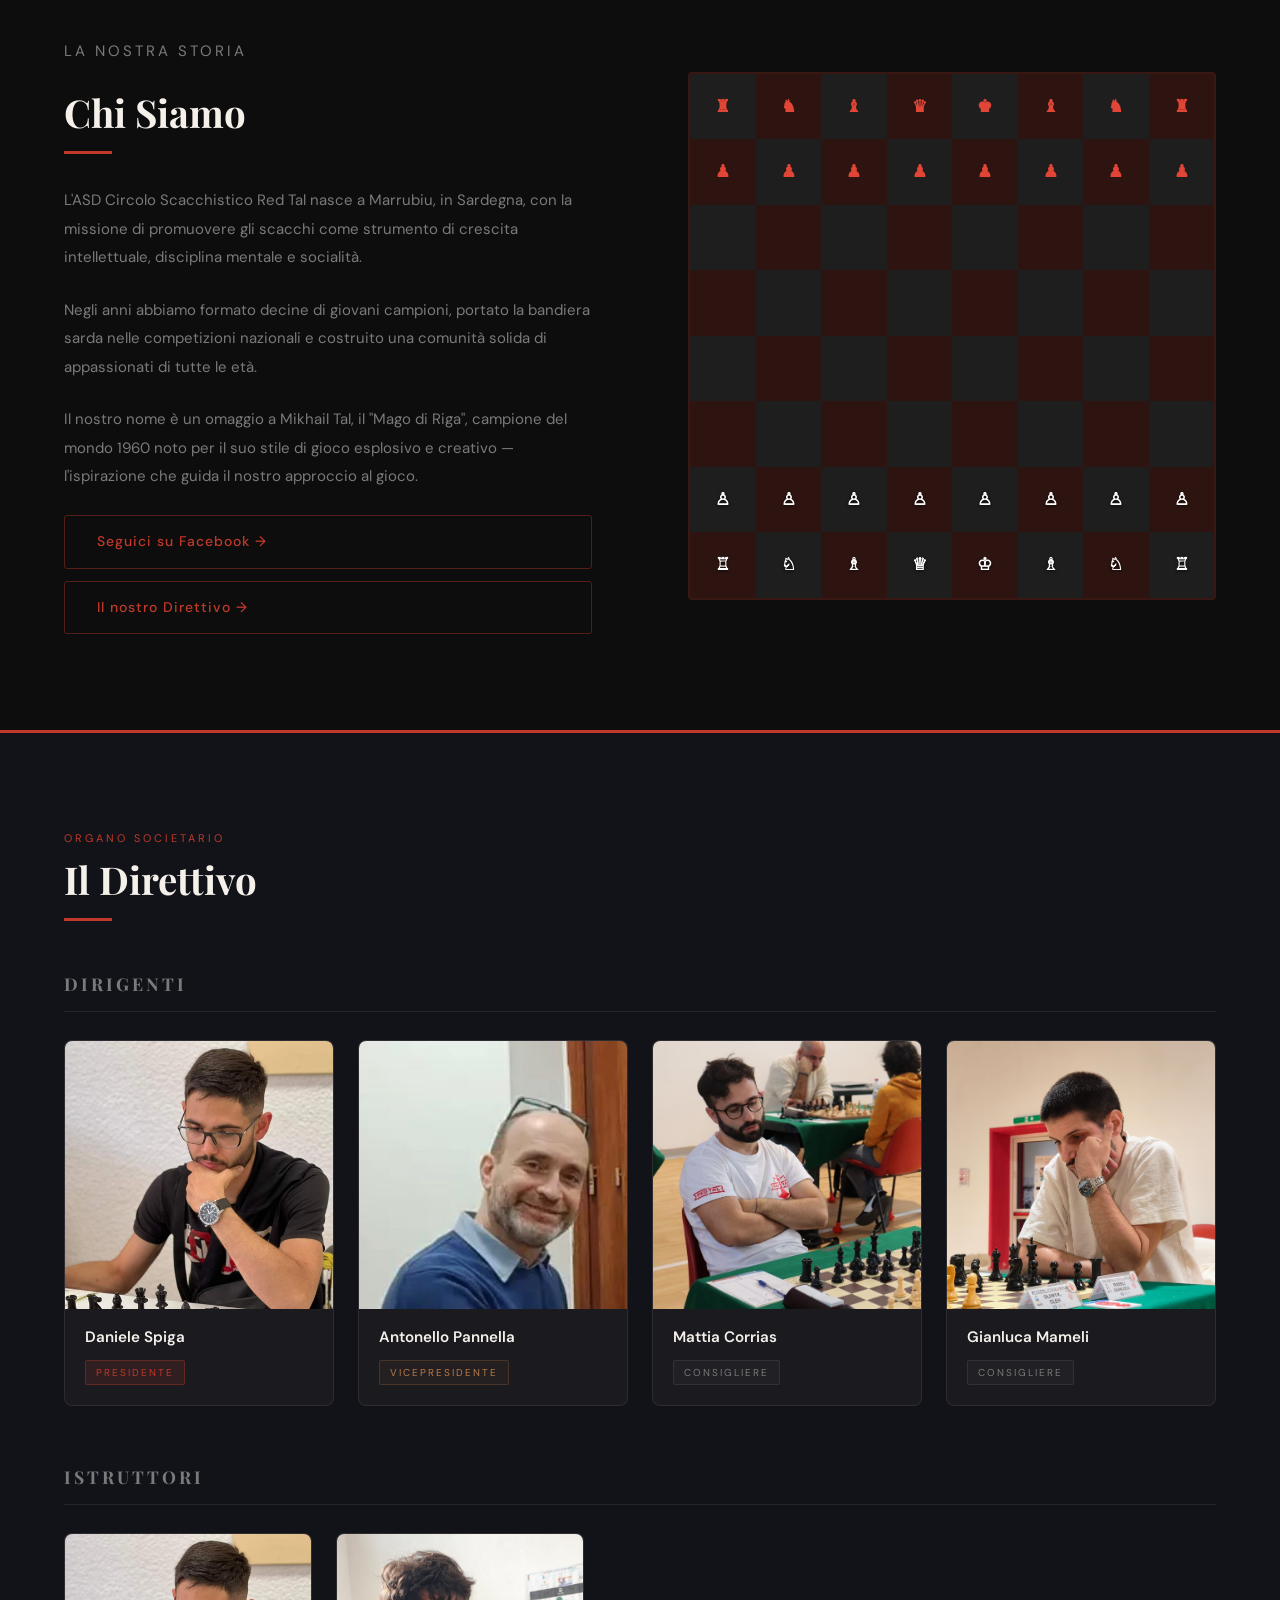
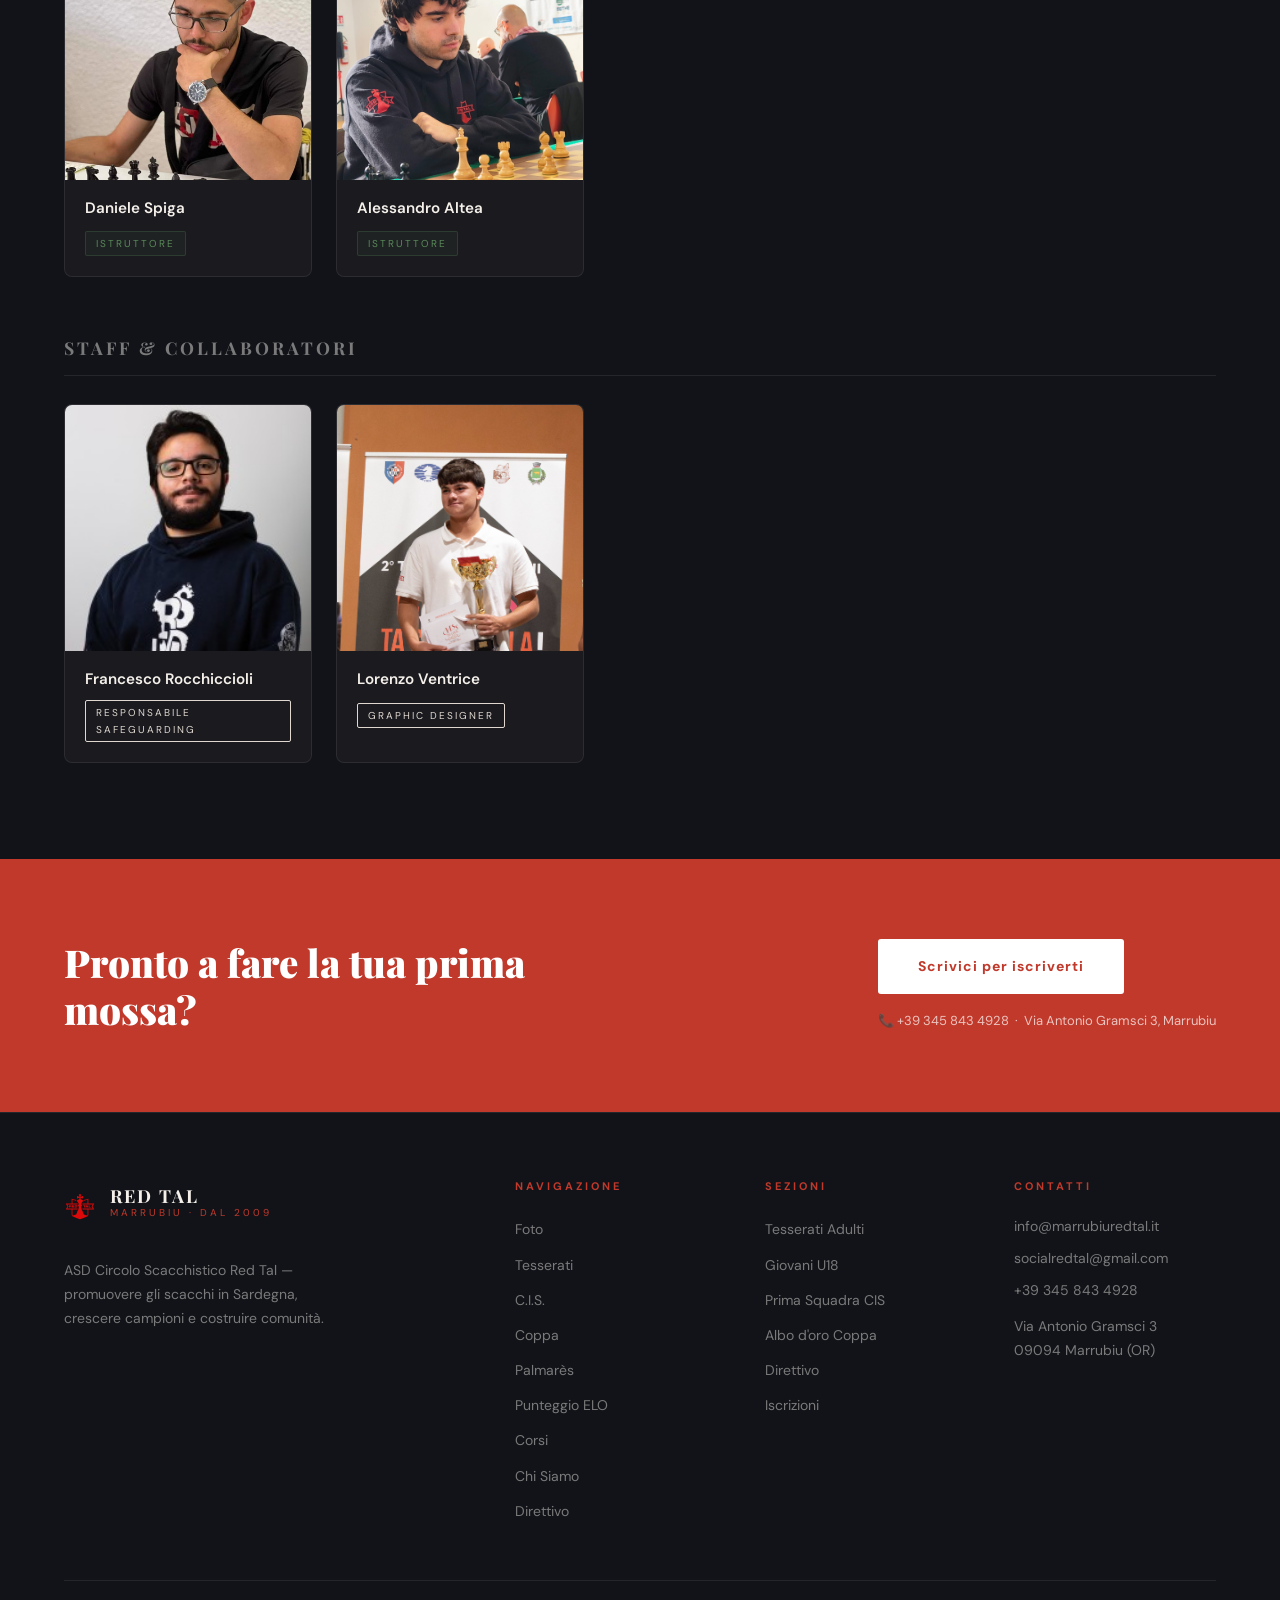
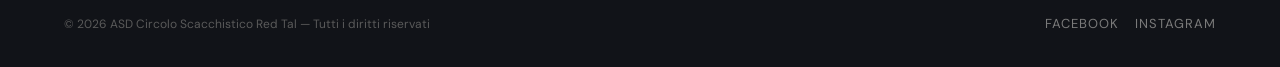
==== commit 32017bdd: "html" ====
--- a/index.html
+++ b/index.html
@@ -511,7 +511,7 @@
                   <span class="gal-caption-place">Marrubiu, OR</span>
                   <span class="gal-caption-title">Gianluca Mameli</span>
                 </div>
-              </div> 
+              </div>
               <div class="gal-slide">
                 <div class="gal-blur"></div>
                 <img src="img/zanda2.JPG" alt="Lorenzo Zanda">
@@ -520,7 +520,7 @@
                   <span class="gal-caption-place">Marrubiu, OR</span>
                   <span class="gal-caption-title">Lorenzo Zanda</span>
                 </div>
-              </div> 
+              </div>
               <div class="gal-slide">
                 <div class="gal-blur"></div>
                 <img src="img/samu2.JPG" alt="Samuele Bonnisoli">
@@ -854,7 +854,7 @@
         </li>
         <li>
           <button class="gal-item" role="tab" aria-selected="false" data-target="album-coppa">
-            <span class="gal-item-name"> XV Coppa Città di Marrubiu</span>
+            <span class="gal-item-name">XV Coppa Città di Marrubiu</span>
             <span class="gal-item-count"></span>
             <span class="gal-item-meta">Marrubiu (OR)</span>
           </button>
@@ -863,7 +863,7 @@
           <button class="gal-item" role="tab" aria-selected="false" data-target="album-cig">
             <span class="gal-item-name">Campionati Italiani Giovanili</span>
             <span class="gal-item-count"></span>
-            <span class="gal-item-meta"> Cagliari</span>
+            <span class="gal-item-meta">Cagliari</span>
           </button>
         </li>
         <li>
@@ -907,8 +907,9 @@
         <div class="coppa-stat"><div class="num">16</div><div class="lbl">Edizioni</div></div>
         <div class="coppa-stat"><div class="num">6</div><div class="lbl">Turni</div></div>
       </div>
-      <div class="coppa-actions">
+      <div class="coppa-actions" style="display:flex;flex-direction:column;gap:.75rem;">
         <a href="https://www.federscacchisardegna.org/attivita-" target="_blank" rel="noopener" class="btn-outline">Albo d'oro ufficiale ↗</a>
+        <a href="https://www.vesus.org" target="_blank" rel="noopener" class="btn-outline">Classifiche e risultati su Vesus ↗</a>
       </div>
     </div>
 
@@ -927,7 +928,7 @@
         <li><span>Iscrizione A</span>Adulti €60 · U25 e donne €50 · U18 €45</li>
         <li><span>Arbitri</span>Luca Zanda, Sandro Spiga</li>
       </ul>
-      <p class="coppa-edition-winner">Vincitore: <strong>in aggiornamento</strong></p>
+      <p class="coppa-edition-winner">Vincitore: <strong>Alessandro Altea</strong></p>
     </aside>
   </div>
 
@@ -943,10 +944,10 @@
     </div>
 
     <ol class="albo-list">
-      <li class="albo-row albo-row--pending">
+      <li class="albo-row">
         <span class="albo-year">2026</span>
         <span class="albo-ed">XVI</span>
-        <span class="albo-name">In aggiornamento</span>
+        <span class="albo-name">Alessandro Altea</span>
       </li>
       <li class="albo-row">
         <span class="albo-year">2025</span>
--- a/css/style.css
+++ b/css/style.css
@@ -4689,16 +4689,6 @@
   margin-top: 2px;
 }
 
-.albo-row--pending {
-  border-style: dashed;
-}
-
-.albo-row--pending .albo-name {
-  color: var(--muted);
-  font-weight: 400;
-  font-style: italic;
-}
-
 .albo-note {
   margin-top: 0.75rem;
   font-size: 12px;
